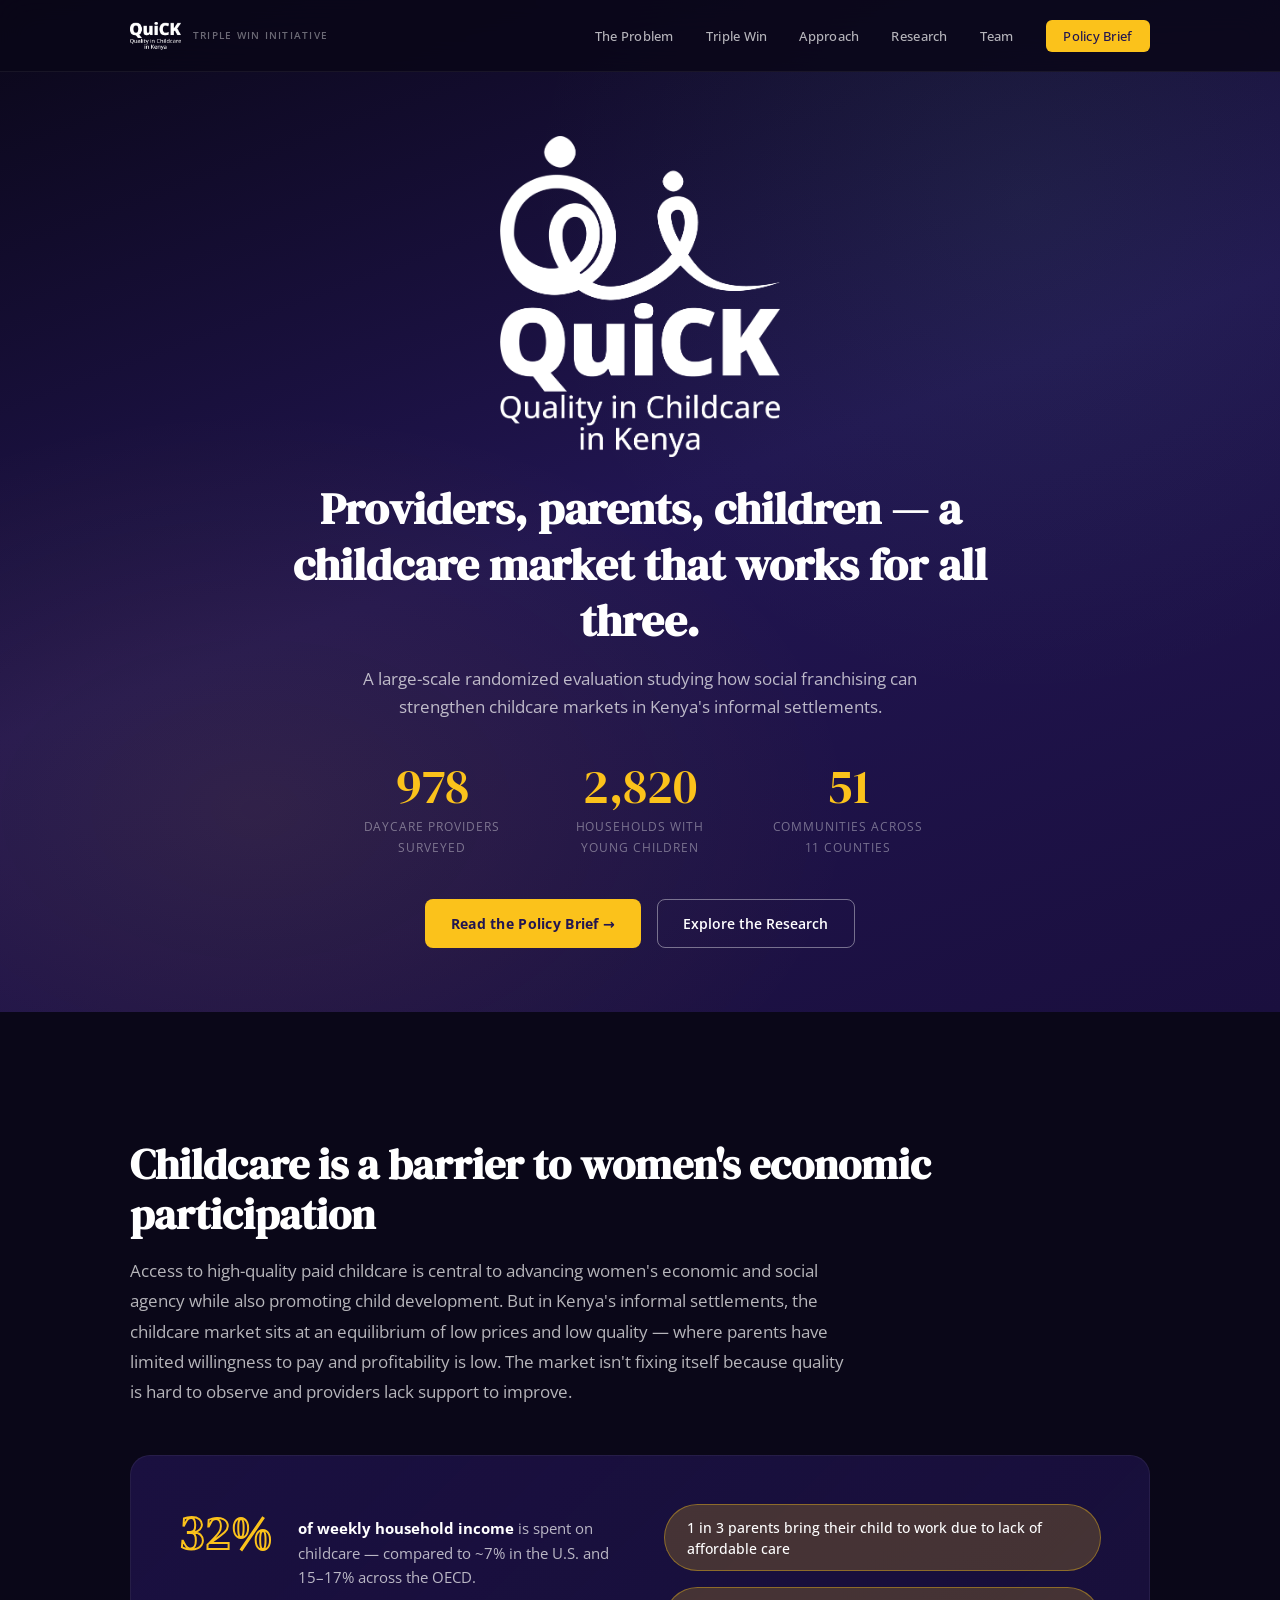
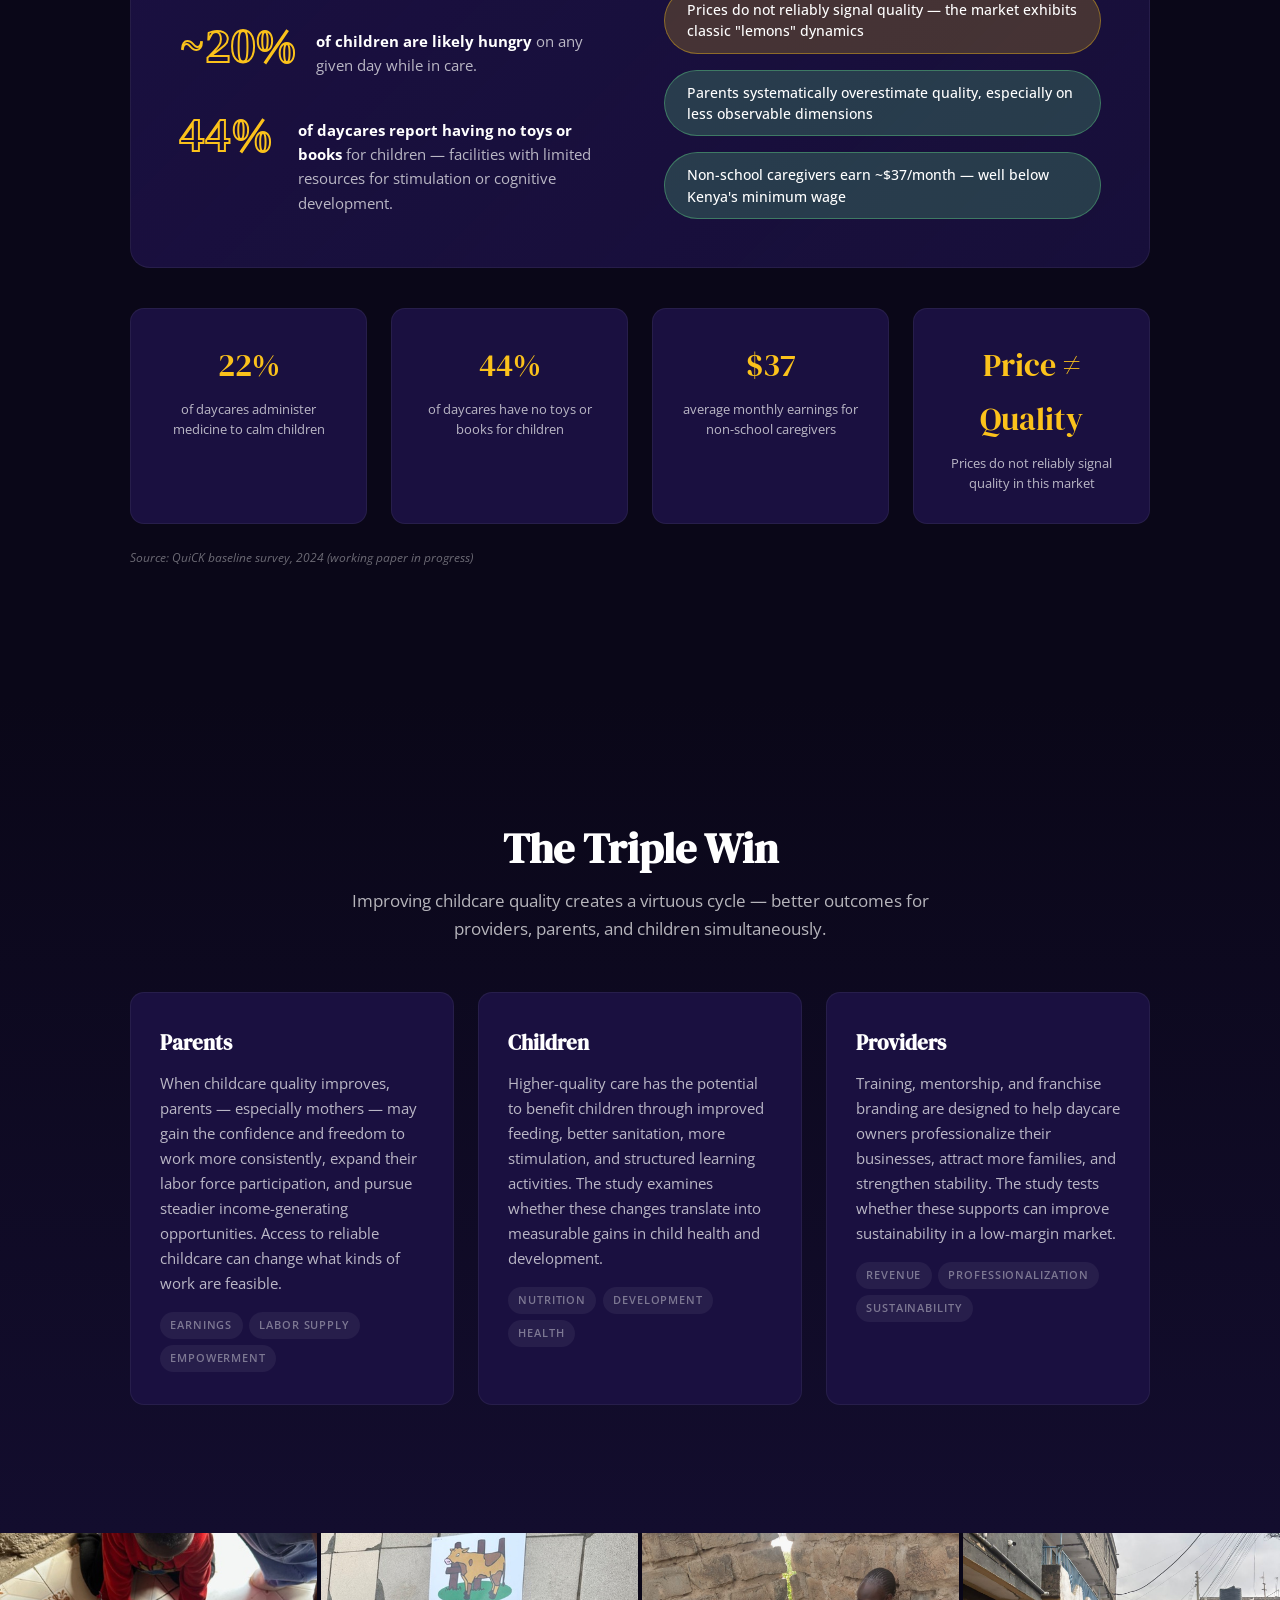
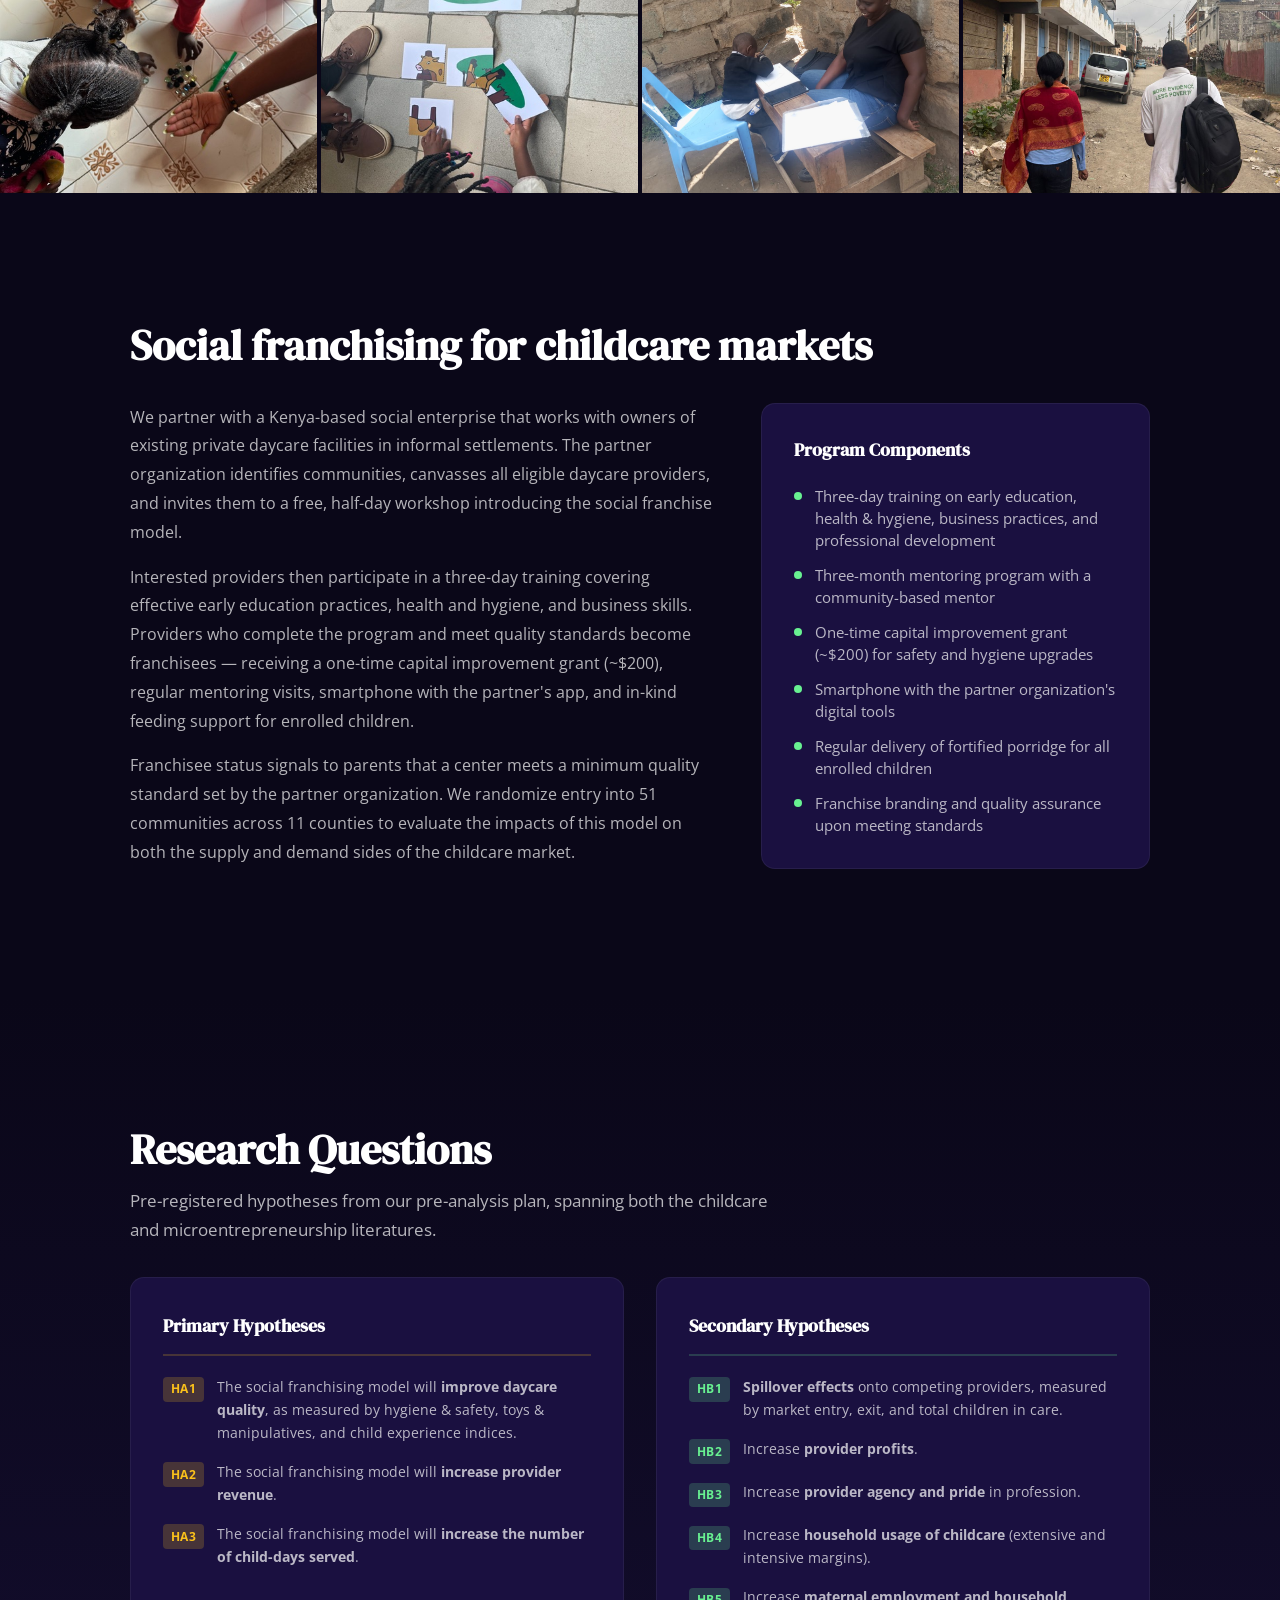
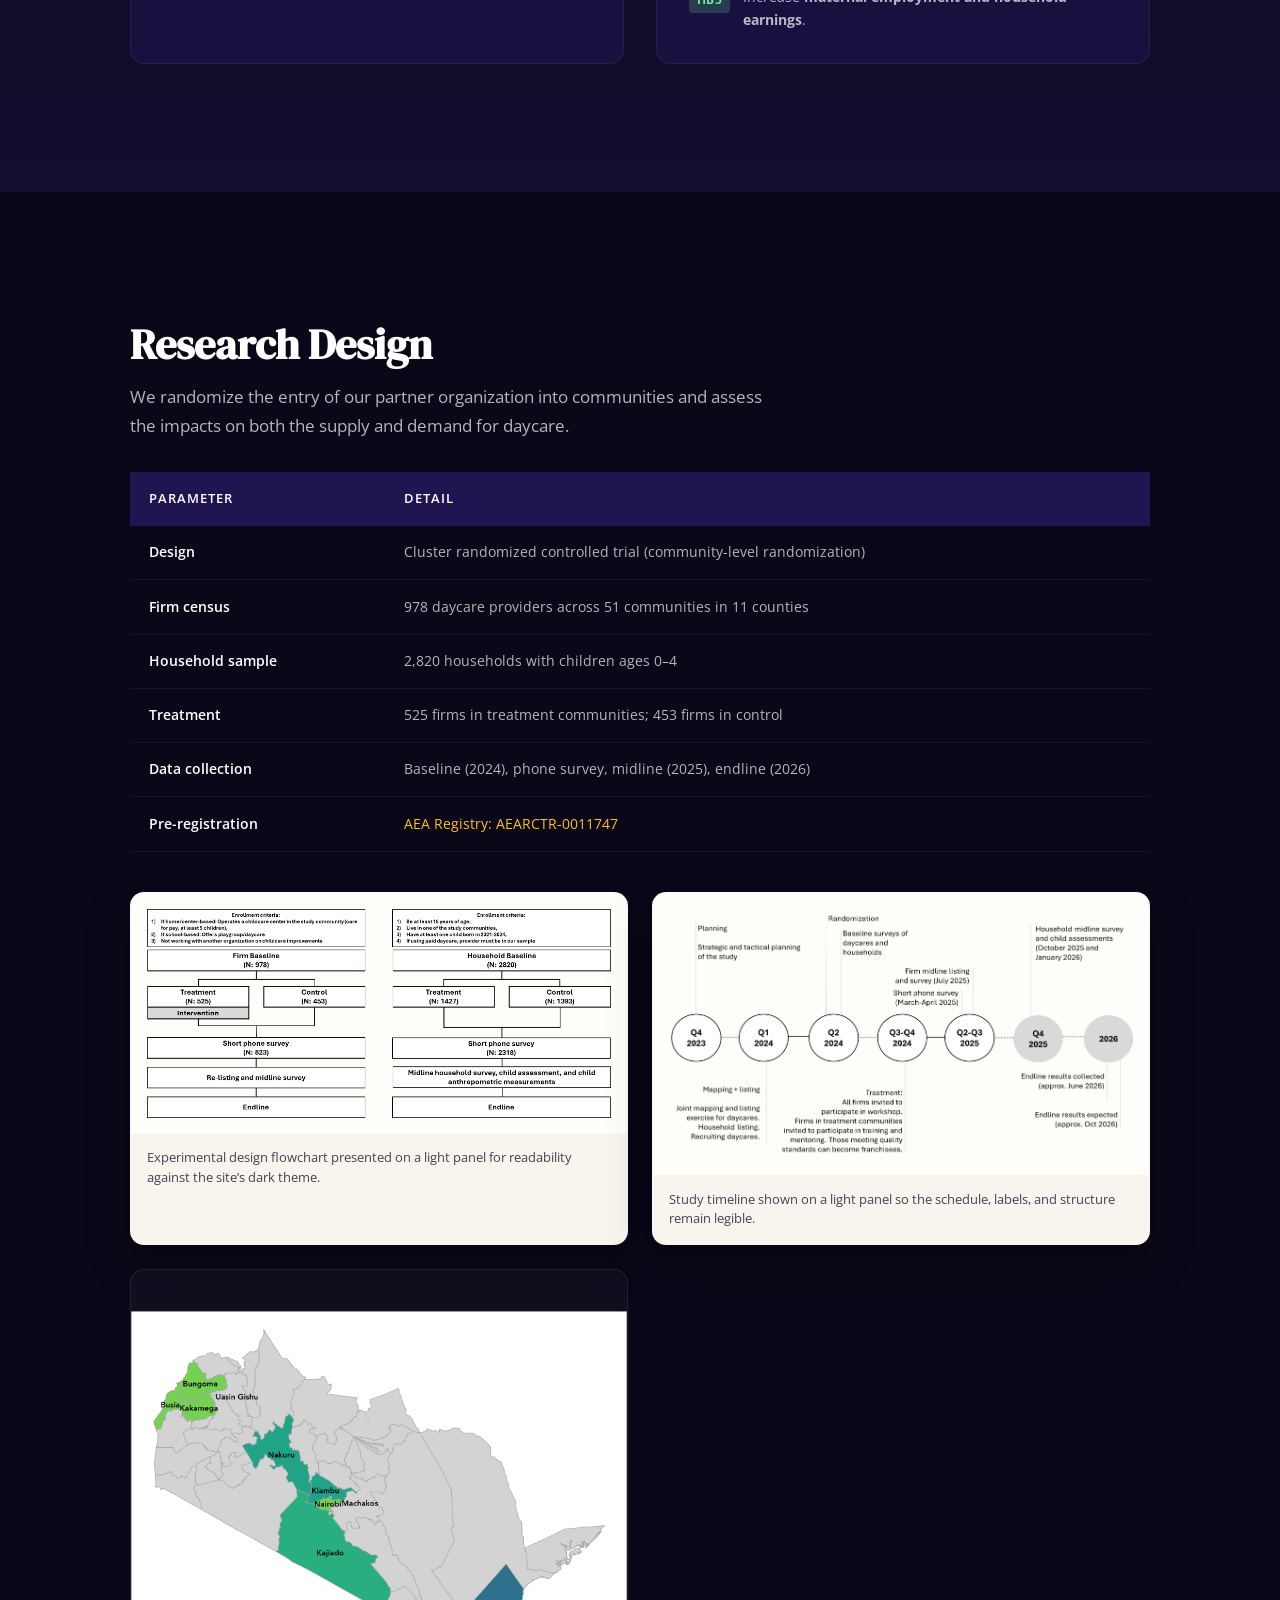
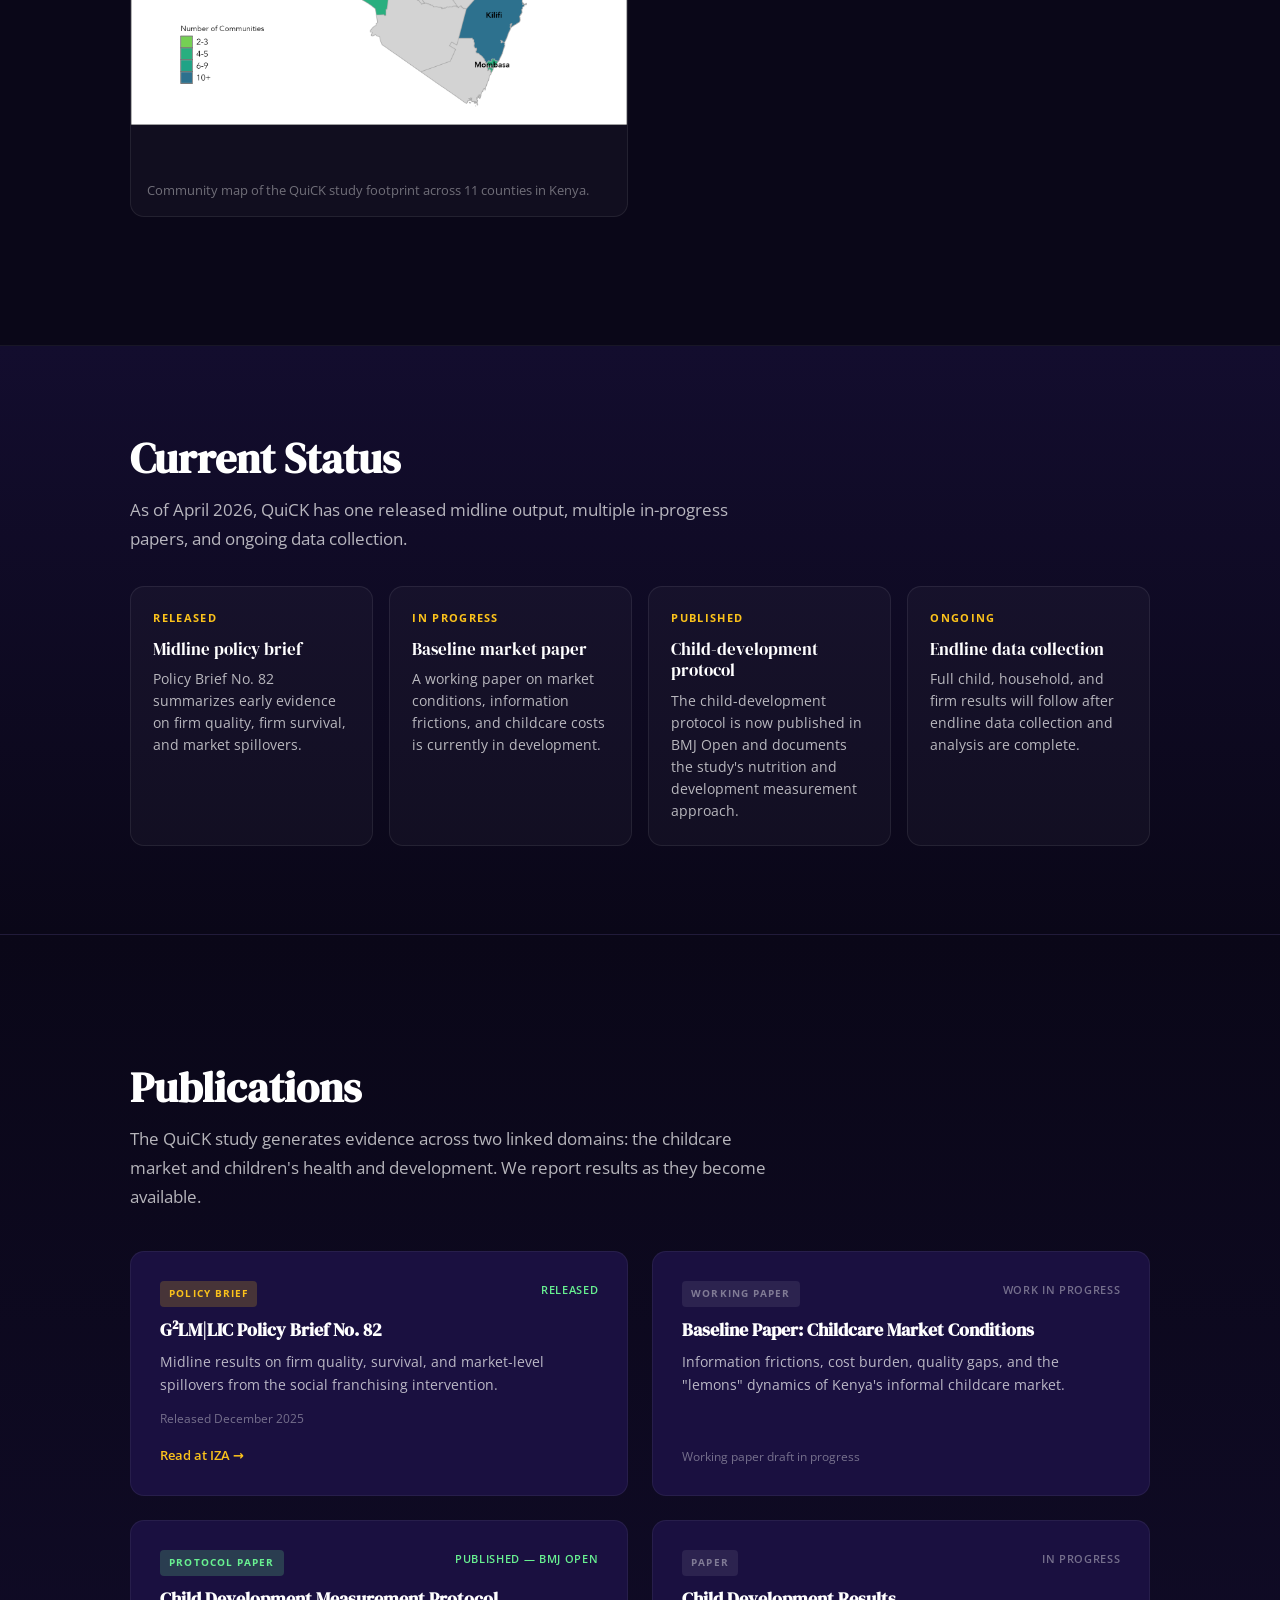
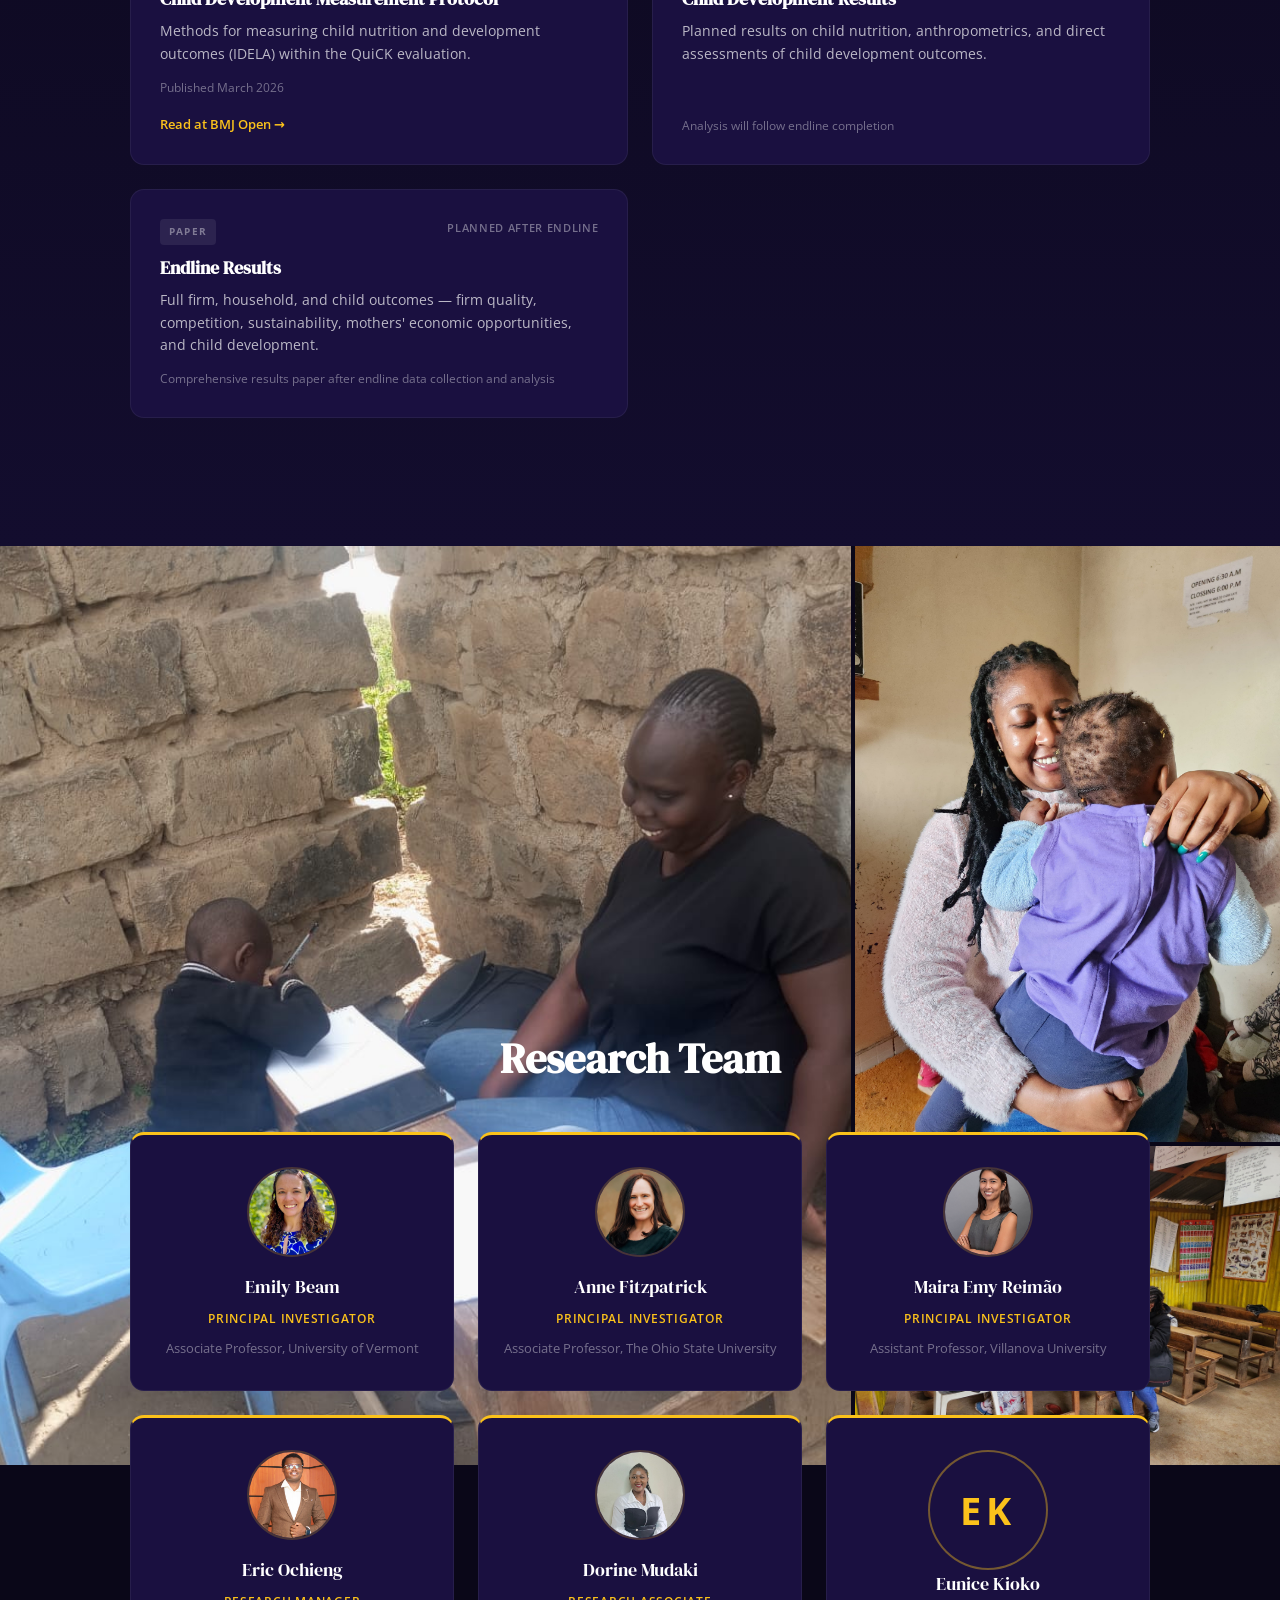
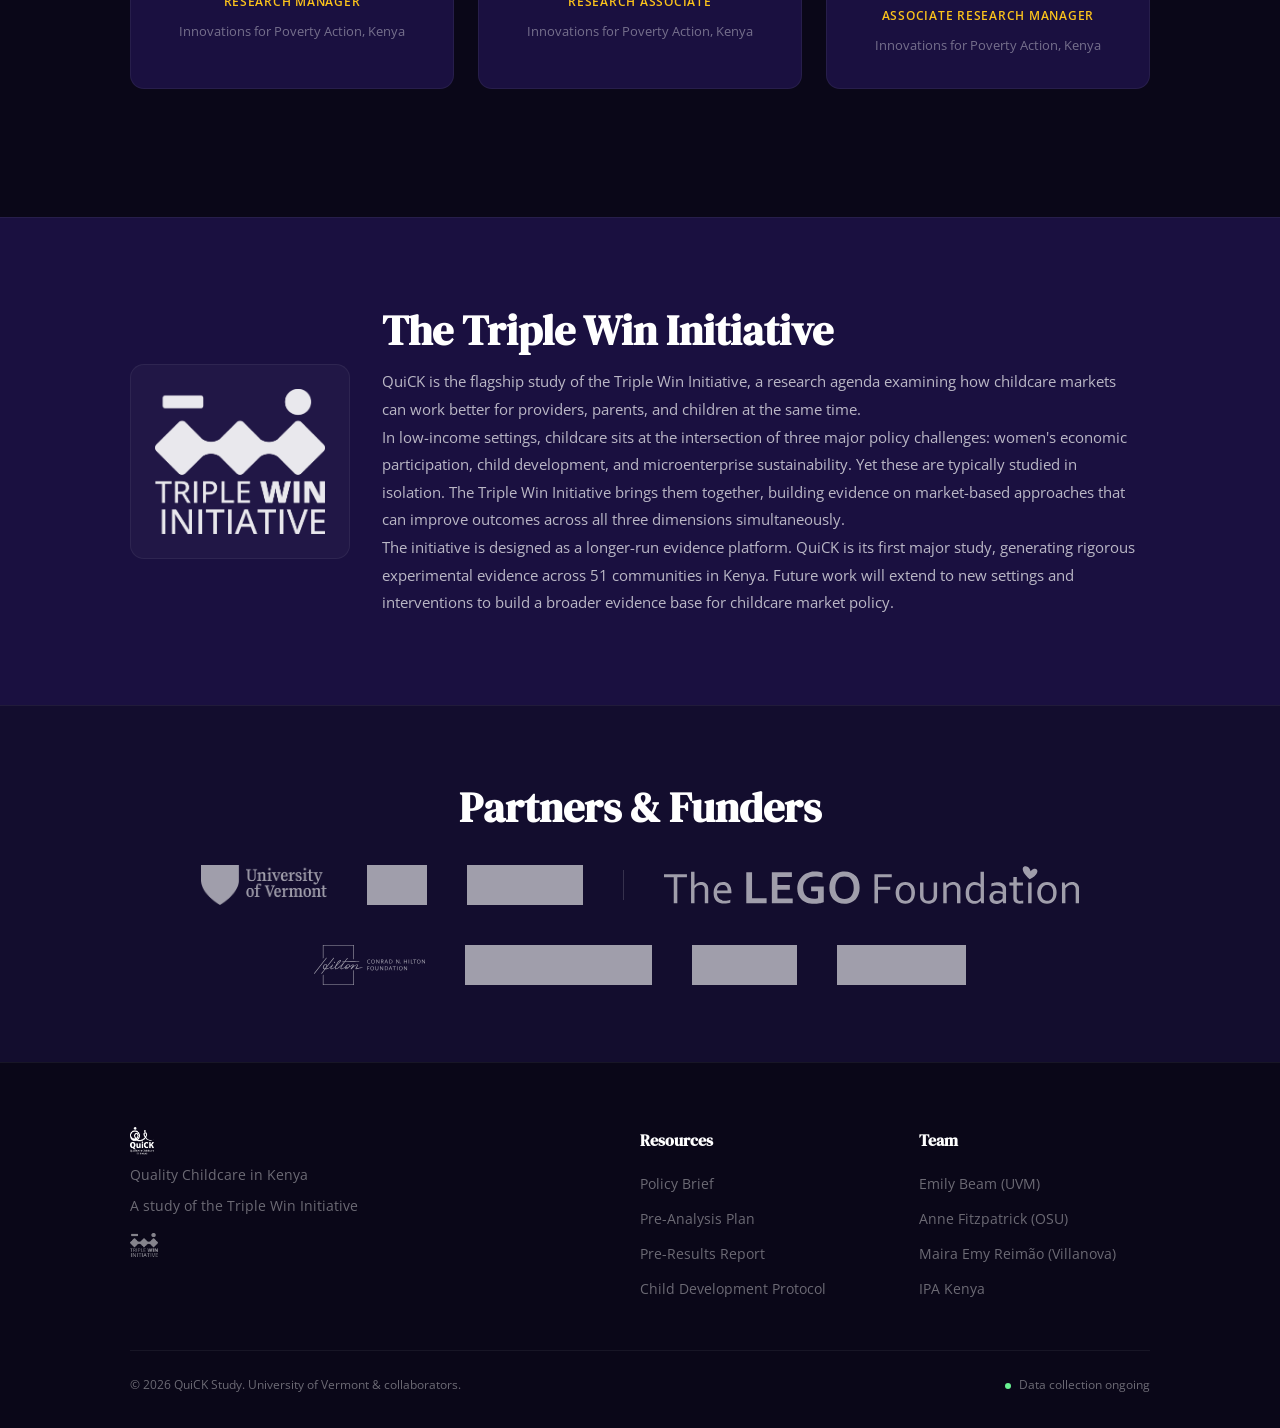
==== index.html @ 3a8fd312 "Content cleanup: remove redundant headings, update stats and components - Remove small-label/big-tit" ====
<!DOCTYPE html>
<html lang="en">
<head>
  <meta charset="UTF-8" />
  <meta name="viewport" content="width=device-width, initial-scale=1.0" />
  <title>QuiCK — Quality Childcare in Kenya</title>
  <meta name="description" content="A large-scale randomized evaluation studying how social franchising can strengthen childcare markets in Kenya — a triple win for parents, children, and providers." />

  <!-- Google Fonts -->
  <link rel="preconnect" href="https://fonts.googleapis.com" />
  <link rel="preconnect" href="https://fonts.gstatic.com" crossorigin />
  <link href="https://fonts.googleapis.com/css2?family=DM+Serif+Display:ital@0;1&family=Open+Sans:ital,wght@0,300;0,400;0,500;0,600;0,700;1,400&display=swap" rel="stylesheet" />

  <style>
    /* ===========================
       CSS CUSTOM PROPERTIES
    =========================== */
    :root {
      --color-bg-deep:     #0a0718;
      --color-bg-mid:      #130d2e;
      --color-bg-card:     #1a1040;
      --color-purple:      #211551;
      --color-gold:        #FBC21B;
      --color-mint:        #68F191;
      --color-white:       #ffffff;
      --color-white-70:    rgba(255,255,255,0.70);
      --color-white-40:    rgba(255,255,255,0.40);
      --color-gold-20:     rgba(251,194,27,0.20);
      --color-gold-40:     rgba(251,194,27,0.40);
      --color-mint-20:     rgba(104,241,145,0.20);

      --font-display:      'DM Serif Display', Georgia, serif;
      --font-body:         'Open Sans', system-ui, sans-serif;

      --nav-height:        72px;
      --section-pad:       clamp(80px, 10vw, 140px);
      --container-max:     1140px;
      --container-pad:     clamp(20px, 5vw, 60px);

      --radius-sm:         8px;
      --radius-md:         14px;
      --radius-lg:         20px;

      --shadow-card:       0 4px 30px rgba(0,0,0,0.35);
      --transition:        all 0.35s cubic-bezier(.4,0,.2,1);
    }

    /* ===========================
       RESET & BASE
    =========================== */
    *, *::before, *::after { box-sizing: border-box; margin: 0; padding: 0; }
    html { scroll-behavior: smooth; scroll-padding-top: var(--nav-height); }
    body {
      font-family: var(--font-body);
      background: var(--color-bg-deep);
      color: var(--color-white-70);
      line-height: 1.7;
      -webkit-font-smoothing: antialiased;
    }
    img { max-width: 100%; display: block; }
    a { color: var(--color-gold); text-decoration: none; transition: var(--transition); }
    a:hover { color: var(--color-mint); }

    .container {
      max-width: var(--container-max);
      margin: 0 auto;
      padding: 0 var(--container-pad);
    }

    /* ===========================
       SECTION UTILITIES
    =========================== */
    .section-label {
      font-family: var(--font-body);
      font-size: 0.7rem;
      font-weight: 700;
      letter-spacing: 0.18em;
      text-transform: uppercase;
      color: var(--color-gold);
      margin-bottom: 0.6rem;
    }
    .section-title {
      font-family: var(--font-display);
      font-size: clamp(1.8rem, 4vw, 2.6rem);
      color: var(--color-white);
      line-height: 1.2;
      margin-bottom: 0.8rem;
    }
    .section-subtitle {
      font-size: 1.05rem;
      color: var(--color-white-70);
      max-width: 640px;
      line-height: 1.7;
    }

    /* ===========================
       NAVIGATION
    =========================== */
    .nav {
      position: fixed;
      top: 0; left: 0; right: 0;
      height: var(--nav-height);
      background: rgba(10,7,24,0.85);
      backdrop-filter: blur(16px);
      -webkit-backdrop-filter: blur(16px);
      z-index: 1000;
      border-bottom: 1px solid rgba(255,255,255,0.06);
    }
    .nav .container {
      display: flex;
      align-items: center;
      height: 100%;
      justify-content: space-between;
      position: relative;
    }
    .nav-logo {
      display: flex;
      align-items: center;
      gap: 12px;
      text-decoration: none;
    }
    .nav-logo img {
      height: 36px;
      width: auto;
    }
    .nav-logo-text {
      font-family: var(--font-body);
      font-size: 0.65rem;
      font-weight: 600;
      letter-spacing: 0.12em;
      text-transform: uppercase;
      color: var(--color-white-40);
    }
    .nav-links {
      display: flex;
      gap: 2rem;
      list-style: none;
      align-items: center;
    }
    .nav-links a {
      font-size: 0.82rem;
      font-weight: 500;
      color: var(--color-white-70);
      letter-spacing: 0.02em;
      transition: var(--transition);
    }
    .nav-links a:hover { color: var(--color-white); }
    .nav-links.open { display: flex; }
    .nav-cta {
      background: var(--color-gold);
      color: var(--color-purple) !important;
      padding: 0.45rem 1.1rem;
      border-radius: 6px;
      font-weight: 700;
      font-size: 0.78rem;
      letter-spacing: 0.04em;
    }
    .nav-cta:hover {
      background: var(--color-mint);
      color: var(--color-purple) !important;
    }

    /* Mobile nav toggle */
    .nav-toggle { display: none; background: none; border: none; cursor: pointer; padding: 8px; }
    .nav-toggle span { display: block; width: 22px; height: 2px; background: var(--color-white-70); margin: 5px 0; transition: var(--transition); }

    /* ===========================
       HERO
    =========================== */
    .hero {
      position: relative;
      min-height: 100vh;
      display: flex;
      align-items: center;
      padding-top: var(--nav-height);
      overflow: hidden;
      background: linear-gradient(160deg, var(--color-bg-deep) 0%, var(--color-purple) 50%, #1a0f3e 100%);
    }
    .hero::before {
      content: '';
      position: absolute;
      inset: 0;
      background:
        radial-gradient(ellipse 600px 400px at 20% 80%, rgba(251,194,27,0.08), transparent),
        radial-gradient(ellipse 500px 500px at 80% 20%, rgba(104,241,145,0.06), transparent);
      pointer-events: none;
    }
    .hero .container {
      position: relative;
      z-index: 2;
      display: flex;
      flex-direction: column;
      align-items: center;
      text-align: center;
      padding-top: 4rem;
      padding-bottom: 4rem;
    }
    .hero-logo {
      max-width: 280px;
      margin-bottom: 1.5rem;
    }
    .hero-tagline {
      font-family: var(--font-display);
      font-size: clamp(1.6rem, 4.5vw, 2.8rem);
      color: var(--color-white);
      line-height: 1.25;
      max-width: 700px;
      margin-bottom: 1rem;
    }
    .hero-sub {
      font-size: 1.05rem;
      color: var(--color-white-70);
      max-width: 560px;
      margin-bottom: 2.5rem;
      line-height: 1.7;
    }
    .hero-stats {
      display: flex;
      gap: 3rem;
      margin-bottom: 2.5rem;
      flex-wrap: wrap;
      justify-content: center;
    }
    .hero-stat {
      text-align: center;
    }
    .hero-stat-number {
      font-family: var(--font-display);
      font-size: clamp(2rem, 5vw, 3rem);
      color: var(--color-gold);
      line-height: 1;
    }
    .hero-stat-label {
      font-size: 0.78rem;
      color: var(--color-white-40);
      margin-top: 0.4rem;
      text-transform: uppercase;
      letter-spacing: 0.08em;
      max-width: 160px;
    }
    .hero-buttons {
      display: flex;
      gap: 1rem;
      flex-wrap: wrap;
      justify-content: center;
    }
    .btn-primary {
      display: inline-flex;
      align-items: center;
      gap: 0.5rem;
      background: var(--color-gold);
      color: var(--color-purple);
      padding: 0.75rem 1.6rem;
      border-radius: var(--radius-sm);
      font-weight: 700;
      font-size: 0.88rem;
      letter-spacing: 0.02em;
      transition: var(--transition);
    }
    .btn-primary:hover { background: var(--color-mint); color: var(--color-purple); }
    .btn-outline {
      display: inline-flex;
      align-items: center;
      gap: 0.5rem;
      border: 1.5px solid var(--color-white-40);
      color: var(--color-white);
      padding: 0.75rem 1.6rem;
      border-radius: var(--radius-sm);
      font-weight: 600;
      font-size: 0.88rem;
      transition: var(--transition);
    }
    .btn-outline:hover { border-color: var(--color-gold); color: var(--color-gold); }

    /* ===========================
       PROBLEM SECTION
    =========================== */
    .problem {
      padding: var(--section-pad) 0;
      background: var(--color-bg-deep);
    }
    .problem-header {
      margin-bottom: 3rem;
    }
    .problem-intro {
      font-size: 1.05rem;
      color: var(--color-white-70);
      max-width: 720px;
      line-height: 1.8;
      margin-top: 1rem;
    }

    /* Callout — inspired by design-b's infographic style */
    .problem-callout {
      background: linear-gradient(135deg, var(--color-bg-card) 0%, rgba(33,21,81,0.6) 100%);
      border-radius: var(--radius-lg);
      padding: 3rem;
      margin-top: 2.5rem;
      display: grid;
      grid-template-columns: 1fr 1fr;
      gap: 3rem;
      align-items: center;
      border: 1px solid rgba(255,255,255,0.06);
    }
    .callout-stats {
      display: flex;
      flex-direction: column;
      gap: 2rem;
    }
    .callout-stat {
      display: flex;
      align-items: flex-start;
      gap: 1.2rem;
    }
    .callout-stat-number {
      font-family: var(--font-display);
      font-size: 3rem;
      line-height: 1;
      color: transparent;
      -webkit-text-stroke: 2px var(--color-gold);
      flex-shrink: 0;
      min-width: 100px;
    }
    .callout-stat-text {
      font-size: 0.95rem;
      color: var(--color-white-70);
      line-height: 1.6;
      padding-top: 0.5rem;
    }
    .callout-stat-text strong {
      color: var(--color-white);
    }
    .callout-facts {
      display: flex;
      flex-direction: column;
      gap: 1rem;
    }
    .fact-chip {
      background: var(--color-gold-20);
      border: 1px solid var(--color-gold-40);
      border-radius: 50px;
      padding: 0.7rem 1.4rem;
      font-size: 0.88rem;
      color: var(--color-white);
      font-weight: 500;
      line-height: 1.5;
    }
    .fact-chip.mint {
      background: var(--color-mint-20);
      border-color: rgba(104,241,145,0.35);
    }

    /* Stat cards row */
    .problem-stats {
      display: grid;
      grid-template-columns: repeat(4, 1fr);
      gap: 1.5rem;
      margin-top: 2.5rem;
    }
    .stat-card {
      background: var(--color-bg-card);
      border-radius: var(--radius-md);
      padding: 1.8rem 1.5rem;
      text-align: center;
      border: 1px solid rgba(255,255,255,0.06);
      transition: var(--transition);
    }
    .stat-card:hover {
      border-color: var(--color-gold-40);
      transform: translateY(-2px);
    }
    .stat-card-number {
      font-family: var(--font-display);
      font-size: 2rem;
      color: var(--color-gold);
      margin-bottom: 0.5rem;
    }
    .stat-card-label {
      font-size: 0.82rem;
      color: var(--color-white-70);
      line-height: 1.5;
    }
    .problem-source {
      font-size: 0.75rem;
      color: var(--color-white-40);
      margin-top: 1.5rem;
      font-style: italic;
    }

    /* ===========================
       TRIPLE WIN
    =========================== */
    .triple-win {
      padding: var(--section-pad) 0;
      background: linear-gradient(180deg, var(--color-bg-deep) 0%, var(--color-bg-mid) 100%);
    }
    .triple-win-header {
      text-align: center;
      margin-bottom: 3rem;
    }
    .triple-win-header .section-subtitle {
      margin: 0 auto;
    }
    .win-cards {
      display: grid;
      grid-template-columns: repeat(3, 1fr);
      gap: 1.5rem;
    }
    .win-card {
      background: var(--color-bg-card);
      border-radius: var(--radius-md);
      padding: 2rem 1.8rem;
      border: 1px solid rgba(255,255,255,0.06);
      transition: var(--transition);
    }
    .win-card:hover {
      border-color: var(--color-gold-40);
      transform: translateY(-3px);
    }
    .win-card-icon {
      width: 48px;
      height: 48px;
      border-radius: 12px;
      display: flex;
      align-items: center;
      justify-content: center;
      margin-bottom: 1.2rem;
      font-size: 1.4rem;
      font-weight: 700;
    }
    .win-card-icon.parents {
      background: var(--color-gold-20);
      color: var(--color-gold);
    }
    .win-card-icon.children {
      background: var(--color-mint-20);
      color: var(--color-mint);
    }
    .win-card-icon.providers {
      background: rgba(255,255,255,0.08);
      color: var(--color-white);
    }
    .win-card h3 {
      font-family: var(--font-display);
      font-size: 1.3rem;
      color: var(--color-white);
      margin-bottom: 0.7rem;
    }
    .win-card p {
      font-size: 0.92rem;
      line-height: 1.7;
      color: var(--color-white-70);
    }
    .win-tags {
      display: flex;
      flex-wrap: wrap;
      gap: 0.4rem;
      margin-top: 1rem;
    }
    .win-tag {
      font-size: 0.68rem;
      font-weight: 600;
      text-transform: uppercase;
      letter-spacing: 0.08em;
      padding: 0.25rem 0.65rem;
      border-radius: 50px;
      background: rgba(255,255,255,0.06);
      color: var(--color-white-40);
    }

    /* ===========================
       THE APPROACH
    =========================== */
    .approach {
      padding: var(--section-pad) 0;
      background: var(--color-bg-deep);
    }
    .approach-grid {
      display: grid;
      grid-template-columns: 3fr 2fr;
      gap: 3rem;
      align-items: start;
      margin-top: 2rem;
    }
    .approach-text {
      font-size: 1rem;
      line-height: 1.8;
      color: var(--color-white-70);
    }
    .approach-text p + p {
      margin-top: 1rem;
    }
    .approach-components {
      background: var(--color-bg-card);
      border-radius: var(--radius-md);
      padding: 2rem;
      border: 1px solid rgba(255,255,255,0.06);
    }
    .approach-components h4 {
      font-family: var(--font-display);
      font-size: 1.1rem;
      color: var(--color-white);
      margin-bottom: 1.2rem;
    }
    .component-list {
      list-style: none;
      display: flex;
      flex-direction: column;
      gap: 0.8rem;
    }
    .component-list li {
      display: flex;
      align-items: flex-start;
      gap: 0.8rem;
      font-size: 0.92rem;
      color: var(--color-white-70);
      line-height: 1.5;
    }
    .component-list li::before {
      content: '';
      width: 8px;
      height: 8px;
      border-radius: 50%;
      background: var(--color-mint);
      flex-shrink: 0;
      margin-top: 0.45rem;
    }
    .approach-image {
      margin-top: 2.5rem;
      border-radius: var(--radius-md);
      overflow: hidden;
      border: 1px solid rgba(255,255,255,0.06);
    }
    .approach-image img {
      width: 100%;
      display: block;
    }

    /* ===========================
       RESEARCH QUESTIONS
    =========================== */
    .questions {
      padding: var(--section-pad) 0;
      background: linear-gradient(180deg, var(--color-bg-deep) 0%, var(--color-bg-mid) 100%);
    }
    .questions-grid {
      display: grid;
      grid-template-columns: 1fr 1fr;
      gap: 2rem;
      margin-top: 2rem;
    }
    .question-group {
      background: var(--color-bg-card);
      border-radius: var(--radius-md);
      padding: 2rem;
      border: 1px solid rgba(255,255,255,0.06);
    }
    .question-group h3 {
      font-family: var(--font-display);
      font-size: 1.15rem;
      color: var(--color-white);
      margin-bottom: 1.2rem;
      padding-bottom: 0.8rem;
      border-bottom: 2px solid var(--color-gold-20);
    }
    .question-group.secondary h3 {
      border-bottom-color: var(--color-mint-20);
    }
    .question-list {
      list-style: none;
      display: flex;
      flex-direction: column;
      gap: 1rem;
    }
    .question-list li {
      display: flex;
      align-items: flex-start;
      gap: 0.8rem;
      font-size: 0.9rem;
      line-height: 1.6;
      color: var(--color-white-70);
    }
    .question-id {
      font-family: var(--font-body);
      font-weight: 700;
      font-size: 0.72rem;
      color: var(--color-gold);
      background: var(--color-gold-20);
      padding: 0.2rem 0.5rem;
      border-radius: 4px;
      flex-shrink: 0;
      margin-top: 0.15rem;
      letter-spacing: 0.04em;
    }
    .question-group.secondary .question-id {
      color: var(--color-mint);
      background: var(--color-mint-20);
    }

    /* ===========================
       RESEARCH DESIGN
    =========================== */
    .design {
      padding: var(--section-pad) 0;
      background: var(--color-bg-deep);
    }
    .design-table-wrap {
      margin-top: 2rem;
      overflow-x: auto;
    }
    .design-table {
      width: 100%;
      border-collapse: collapse;
      font-size: 0.9rem;
    }
    .design-table thead th {
      background: var(--color-purple);
      color: var(--color-white);
      font-weight: 600;
      padding: 1rem 1.2rem;
      text-align: left;
      font-size: 0.8rem;
      text-transform: uppercase;
      letter-spacing: 0.08em;
    }
    .design-table tbody td {
      padding: 0.9rem 1.2rem;
      border-bottom: 1px solid rgba(255,255,255,0.06);
      color: var(--color-white-70);
    }
    .design-table tbody tr:hover td {
      background: rgba(255,255,255,0.02);
    }
    .design-table tbody td:first-child {
      font-weight: 600;
      color: var(--color-white);
    }
    .design-images {
      display: grid;
      grid-template-columns: 1fr 1fr;
      gap: 1.5rem;
      margin-top: 2.5rem;
    }
    .figure-card {
      border-radius: var(--radius-md);
      overflow: hidden;
      border: 1px solid rgba(255,255,255,0.08);
      background: rgba(255,255,255,0.03);
    }
    .figure-card.light-panel {
      background: #f8f5ee;
      border-color: rgba(255,255,255,0.16);
      box-shadow: 0 18px 44px rgba(0,0,0,0.28);
    }
    .figure-card.light-panel img {
      background: #fffdfa;
      padding: 1rem;
    }
    .figure-card img {
      width: 100%;
      display: block;
    }
    .figure-card figcaption {
      padding: 0.9rem 1rem 1rem;
      font-size: 0.8rem;
      line-height: 1.5;
      color: var(--color-white-40);
    }
    .figure-card.light-panel figcaption {
      color: rgba(20, 16, 40, 0.78);
    }

    /* ===========================
       CURRENT STATUS
    =========================== */
    .current-status {
      padding: clamp(48px, 7vw, 88px) 0;
      background: linear-gradient(180deg, var(--color-bg-mid) 0%, var(--color-bg-deep) 100%);
      border-top: 1px solid rgba(255,255,255,0.06);
      border-bottom: 1px solid rgba(255,255,255,0.06);
    }
    .status-grid {
      display: grid;
      grid-template-columns: repeat(4, 1fr);
      gap: 1rem;
      margin-top: 2rem;
    }
    .status-card {
      background: rgba(255,255,255,0.03);
      border: 1px solid rgba(255,255,255,0.08);
      border-radius: var(--radius-md);
      padding: 1.4rem;
    }
    .status-card-label {
      font-size: 0.68rem;
      font-weight: 700;
      letter-spacing: 0.12em;
      text-transform: uppercase;
      color: var(--color-gold);
      margin-bottom: 0.7rem;
    }
    .status-card-title {
      font-family: var(--font-display);
      font-size: 1.05rem;
      color: var(--color-white);
      margin-bottom: 0.5rem;
      line-height: 1.3;
    }
    .status-card p {
      font-size: 0.86rem;
      color: var(--color-white-70);
      line-height: 1.6;
    }

    /* ===========================
       PHOTO STRIP
    =========================== */
    .photo-strip {
      display: grid;
      grid-template-columns: repeat(4, 1fr);
      gap: 4px;
      padding: 0;
    }
    .photo-strip img {
      width: 100%;
      height: 260px;
      object-fit: cover;
    }

    /* ===========================
       PUBLICATIONS
    =========================== */
    .publications {
      padding: var(--section-pad) 0;
      background: linear-gradient(180deg, var(--color-bg-deep) 0%, var(--color-bg-mid) 100%);
    }
    .pub-header {
      margin-bottom: 2.5rem;
    }
    .pub-grid {
      display: grid;
      grid-template-columns: repeat(2, 1fr);
      gap: 1.5rem;
    }
    .pub-card {
      background: var(--color-bg-card);
      border-radius: var(--radius-md);
      padding: 1.8rem;
      border: 1px solid rgba(255,255,255,0.06);
      transition: var(--transition);
      display: flex;
      flex-direction: column;
    }
    .pub-card:hover {
      border-color: var(--color-gold-40);
      transform: translateY(-2px);
    }
    .pub-card-top {
      display: flex;
      justify-content: space-between;
      align-items: flex-start;
      margin-bottom: 0.8rem;
    }
    .tag {
      font-size: 0.65rem;
      font-weight: 700;
      text-transform: uppercase;
      letter-spacing: 0.1em;
      padding: 0.25rem 0.6rem;
      border-radius: 4px;
      background: var(--color-gold-20);
      color: var(--color-gold);
    }
    .tag.wip {
      background: rgba(255,255,255,0.08);
      color: var(--color-white-40);
    }
    .tag.forthcoming {
      background: var(--color-mint-20);
      color: var(--color-mint);
    }
    .status {
      font-size: 0.68rem;
      font-weight: 600;
      color: var(--color-white-40);
      text-transform: uppercase;
      letter-spacing: 0.06em;
    }
    .status.released { color: var(--color-mint); }
    .pub-card h3 {
      font-family: var(--font-display);
      font-size: 1.1rem;
      color: var(--color-white);
      margin-bottom: 0.5rem;
      line-height: 1.35;
    }
    .pub-card p {
      font-size: 0.88rem;
      color: var(--color-white-70);
      line-height: 1.6;
      flex-grow: 1;
    }
    .pub-meta {
      font-size: 0.76rem;
      color: var(--color-white-40);
      margin-top: 0.85rem;
      line-height: 1.5;
    }
    .pub-card-link {
      margin-top: 1rem;
      font-size: 0.82rem;
      font-weight: 600;
    }

    /* ===========================
       PHOTO GRID (asymmetric)
    =========================== */
    .photo-grid-asym {
      display: grid;
      grid-template-columns: 2fr 1fr;
      grid-template-rows: 1fr 1fr;
      gap: 4px;
      margin: 0;
      max-height: 360px;
    }
    .photo-grid-asym img {
      width: 100%;
      height: 100%;
      object-fit: cover;
    }
    .photo-grid-asym img:first-child {
      grid-row: 1 / 3;
    }

    /* ===========================
       TEAM
    =========================== */
    .team {
      padding: var(--section-pad) 0;
      background: var(--color-bg-deep);
    }
    .team-header {
      text-align: center;
      margin-bottom: 3rem;
    }
    .team-grid {
      display: grid;
      grid-template-columns: repeat(3, 1fr);
      gap: 1.5rem;
    }
    .team-card {
      background: var(--color-bg-card);
      border-radius: var(--radius-md);
      padding: 2rem 1.5rem;
      text-align: center;
      border: 1px solid rgba(255,255,255,0.06);
      border-top: 3px solid var(--color-gold);
      transition: var(--transition);
    }
    .team-card:hover {
      transform: translateY(-3px);
      border-color: var(--color-gold-40);
      border-top-color: var(--color-gold);
    }
    .team-card a {
      color: inherit;
      text-decoration: none;
    }
    .team-card a:hover .team-name {
      color: var(--color-gold);
    }
    .team-avatar {
      width: 90px;
      height: 90px;
      border-radius: 50%;
      object-fit: cover;
      margin: 0 auto 1rem;
      border: 2px solid var(--color-gold-20);
    }
    .team-avatar-placeholder {
      width: 110px;
      height: 82px;
      border-radius: 14px;
      margin: 0 auto 1rem;
      background:
        linear-gradient(135deg, rgba(255,255,255,0.06), rgba(255,255,255,0.02)),
        var(--color-gold-20);
      display: flex;
      align-items: center;
      justify-content: center;
      font-size: 0.68rem;
      font-weight: 700;
      letter-spacing: 0.12em;
      text-transform: uppercase;
      color: var(--color-white-40);
      border: 2px solid var(--color-gold-20);
    }
    .team-name {
      font-family: var(--font-display);
      font-size: 1.1rem;
      color: var(--color-white);
      margin-bottom: 0.3rem;
    }
    .team-role {
      font-size: 0.78rem;
      font-weight: 600;
      color: var(--color-gold);
      text-transform: uppercase;
      letter-spacing: 0.06em;
      margin-bottom: 0.6rem;
    }
    .team-affil {
      font-size: 0.82rem;
      color: var(--color-white-40);
      line-height: 1.5;
    }

    /* ===========================
       PARTNERS
    =========================== */
    .partners {
      padding: clamp(40px, 6vw, 80px) 0;
      background: var(--color-bg-mid);
      border-top: 1px solid rgba(255,255,255,0.06);
    }
    .partners-label {
      text-align: center;
      margin-bottom: 2rem;
    }
    .partner-logos {
      display: flex;
      flex-wrap: wrap;
      gap: 2.5rem;
      justify-content: center;
      align-items: center;
    }
    .partner-logo {
      opacity: 0.6;
      transition: var(--transition);
    }
    .partner-logo:hover { opacity: 1; }
    .partner-logo a {
      display: block;
    }
    .partner-logo img {
      height: 40px;
      width: auto;
      filter: brightness(0) invert(1);
    }
    .partner-logo.no-invert img {
      filter: none;
    }
    .partner-divider {
      width: 1px;
      height: 30px;
      background: rgba(255,255,255,0.15);
    }

    /* ===========================
       FOOTER
    =========================== */
    .footer {
      padding: 4rem 0 2rem;
      background: var(--color-bg-deep);
      border-top: 1px solid rgba(255,255,255,0.06);
    }
    .footer-grid {
      display: grid;
      grid-template-columns: 2fr 1fr 1fr;
      gap: 3rem;
      margin-bottom: 3rem;
    }
    .footer-brand img {
      height: 30px;
      margin-bottom: 0.6rem;
    }
    .footer-twi {
      margin-top: 1rem;
    }
    .footer-twi img {
      height: 24px;
      opacity: 0.5;
    }
    .footer-tagline {
      font-size: 0.88rem;
      color: var(--color-white-40);
      line-height: 1.6;
      margin-bottom: 0.5rem;
    }
    .footer h4 {
      font-family: var(--font-display);
      font-size: 1rem;
      color: var(--color-white);
      margin-bottom: 1rem;
    }
    .footer-links {
      list-style: none;
      display: flex;
      flex-direction: column;
      gap: 0.5rem;
    }
    .footer-links a {
      font-size: 0.85rem;
      color: var(--color-white-40);
    }
    .footer-links a:hover { color: var(--color-gold); }
    .footer-bottom {
      border-top: 1px solid rgba(255,255,255,0.06);
      padding-top: 1.5rem;
      display: flex;
      justify-content: space-between;
      align-items: center;
      font-size: 0.75rem;
      color: var(--color-white-40);
    }
    .footer-status {
      display: flex;
      align-items: center;
      gap: 0.5rem;
    }
    .footer-status-dot {
      width: 6px;
      height: 6px;
      border-radius: 50%;
      background: var(--color-mint);
    }

    /* ===========================
       TWI
    =========================== */
    .twi-section {
      padding: clamp(48px, 7vw, 88px) 0;
      background: var(--color-bg-card);
      border-top: 1px solid rgba(255,255,255,0.06);
    }
    .twi-grid {
      display: grid;
      grid-template-columns: 220px 1fr;
      gap: 2rem;
      align-items: center;
    }
    .twi-logo-wrap {
      display: flex;
      justify-content: center;
      align-items: center;
      padding: 1.5rem;
      border-radius: var(--radius-md);
      background: rgba(255,255,255,0.03);
      border: 1px solid rgba(255,255,255,0.06);
    }
    .twi-logo-wrap img {
      max-width: 100%;
      height: auto;
      opacity: 0.9;
    }
    .twi-copy p {
      font-size: 0.96rem;
      line-height: 1.8;
      color: var(--color-white-70);
      max-width: 760px;
    }

    /* ===========================
       RESPONSIVE
    =========================== */
    @media (max-width: 900px) {
      .problem-callout { grid-template-columns: 1fr; }
      .win-cards { grid-template-columns: 1fr; }
      .approach-grid { grid-template-columns: 1fr; }
      .questions-grid { grid-template-columns: 1fr; }
      .design-images { grid-template-columns: 1fr; }
      .pub-grid { grid-template-columns: 1fr; }
      .team-grid { grid-template-columns: repeat(2, 1fr); }
      .footer-grid { grid-template-columns: 1fr; }
      .problem-stats { grid-template-columns: repeat(2, 1fr); }
      .status-grid { grid-template-columns: repeat(2, 1fr); }
      .twi-grid { grid-template-columns: 1fr; }
    }
    @media (max-width: 600px) {
      .nav-links {
        display: none;
        position: absolute;
        top: calc(100% + 8px);
        left: 0;
        right: 0;
        flex-direction: column;
        gap: 0.9rem;
        align-items: flex-start;
        padding: 1rem;
        background: rgba(10,7,24,0.96);
        border: 1px solid rgba(255,255,255,0.08);
        border-radius: var(--radius-md);
        box-shadow: var(--shadow-card);
      }
      .nav-toggle { display: block; }
      .hero-stats { flex-direction: column; gap: 1.5rem; }
      .photo-strip { grid-template-columns: repeat(2, 1fr); }
      .team-grid { grid-template-columns: 1fr; }
      .problem-stats { grid-template-columns: 1fr; }
      .callout-stat-number { font-size: 2.2rem; }
      .status-grid { grid-template-columns: 1fr; }
      .nav-cta { display: inline-flex; }
    }
  </style>
</head>

<body>

  <!-- ========== NAVIGATION ========== -->
  <nav class="nav">
    <div class="container">
      <a href="#hero" class="nav-logo" aria-label="QuiCK home">
        <img src="assets/logos/quick-white-wordmark.png"
             alt="QuiCK"
             style="height:28px;">
        <span class="nav-logo-text">Triple Win Initiative</span>
      </a>
      <ul class="nav-links" id="nav-menu">
        <li><a href="#problem">The Problem</a></li>
        <li><a href="#triple-win">Triple Win</a></li>
        <li><a href="#approach">Approach</a></li>
        <li><a href="#research">Research</a></li>
        <li><a href="#team">Team</a></li>
        <li><a href="https://g2lm-lic.iza.org/publications/pb/82/" target="_blank" rel="noopener" class="nav-cta">Policy Brief</a></li>
      </ul>
      <button class="nav-toggle" aria-label="Toggle navigation" aria-expanded="false" aria-controls="nav-menu">
        <span></span><span></span><span></span>
      </button>
    </div>
  </nav>

  <!-- ========== HERO ========== -->
  <section class="hero" id="hero">
    <div class="container">
      <img src="assets/logos/quick-white-logo.png"
           alt="QuiCK — Quality Childcare in Kenya"
           class="hero-logo">

      <h1 class="hero-tagline">Providers, parents, children — a childcare market that works for all three.</h1>

      <p class="hero-sub">
        A large-scale randomized evaluation studying how social franchising can strengthen childcare markets in Kenya's informal settlements.
      </p>

      <div class="hero-stats">
        <div class="hero-stat">
          <div class="hero-stat-number">978</div>
          <div class="hero-stat-label">Daycare providers surveyed</div>
        </div>
        <div class="hero-stat">
          <div class="hero-stat-number">2,820</div>
          <div class="hero-stat-label">Households with young children</div>
        </div>
        <div class="hero-stat">
          <div class="hero-stat-number">51</div>
          <div class="hero-stat-label">Communities across 11 counties</div>
        </div>
      </div>

      <div class="hero-buttons">
        <a href="https://g2lm-lic.iza.org/publications/pb/82/" target="_blank" rel="noopener" class="btn-primary">
          Read the Policy Brief &rarr;
        </a>
        <a href="#research" class="btn-outline">
          Explore the Research
        </a>
      </div>
    </div>
  </section>

  <!-- ========== THE PROBLEM ========== -->
  <section class="problem" id="problem">
    <div class="container">
      <div class="problem-header">
        <h2 class="section-title">Childcare is a barrier to women's economic participation</h2>
        <p class="problem-intro">
          Access to high-quality paid childcare is central to advancing women's economic and social agency while also promoting child development. But in Kenya's informal settlements, the childcare market sits at an equilibrium of low prices and low quality — where parents have limited willingness to pay and profitability is low. The market isn't fixing itself because quality is hard to observe and providers lack support to improve.
        </p>
      </div>

      <!-- Infographic callout (design-b inspired) -->
      <div class="problem-callout">
        <div class="callout-stats">
          <div class="callout-stat">
            <div class="callout-stat-number">32%</div>
            <div class="callout-stat-text">
              <strong>of weekly household income</strong> is spent on childcare — compared to ~7% in the U.S. and 15–17% across the OECD.
            </div>
          </div>
          <div class="callout-stat">
            <div class="callout-stat-number">~20%</div>
            <div class="callout-stat-text">
              <strong>of children are likely hungry</strong> on any given day while in care.
            </div>
          </div>
          <div class="callout-stat">
            <div class="callout-stat-number">44%</div>
            <div class="callout-stat-text">
              <strong>of daycares report having no toys or books</strong> for children — facilities with limited resources for stimulation or cognitive development.
            </div>
          </div>
        </div>

        <div class="callout-facts">
          <div class="fact-chip">1 in 3 parents bring their child to work due to lack of affordable care</div>
          <div class="fact-chip">Prices do not reliably signal quality — the market exhibits classic "lemons" dynamics</div>
          <div class="fact-chip mint">Parents systematically overestimate quality, especially on less observable dimensions</div>
          <div class="fact-chip mint">Non-school caregivers earn ~$37/month — well below Kenya's minimum wage</div>
        </div>
      </div>

      <div class="problem-stats">
        <div class="stat-card">
          <div class="stat-card-number">22%</div>
          <div class="stat-card-label">of daycares administer medicine to calm children</div>
        </div>
        <div class="stat-card">
          <div class="stat-card-number">44%</div>
          <div class="stat-card-label">of daycares have no toys or books for children</div>
        </div>
        <div class="stat-card">
          <div class="stat-card-number">$37</div>
          <div class="stat-card-label">average monthly earnings for non-school caregivers</div>
        </div>
        <div class="stat-card">
          <div class="stat-card-number">Price ≠ Quality</div>
          <div class="stat-card-label">Prices do not reliably signal quality in this market</div>
        </div>
      </div>

      <p class="problem-source">Source: QuiCK baseline survey, 2024 (working paper in progress)</p>
    </div>
  </section>

  <!-- ========== TRIPLE WIN ========== -->
  <section class="triple-win" id="triple-win">
    <div class="container">
      <div class="triple-win-header">
        <h2 class="section-title">The Triple Win</h2>
        <p class="section-subtitle">
          Improving childcare quality creates a virtuous cycle — better outcomes for providers, parents, and children simultaneously.
        </p>
      </div>

      <div class="win-cards">

        <!-- Parents -->
        <div class="win-card">
          <h3>Parents</h3>
          <p>When childcare quality improves, parents — especially mothers — may gain the confidence and freedom to work more consistently, expand their labor force participation, and pursue steadier income-generating opportunities. Access to reliable childcare can change what kinds of work are feasible.</p>
          <div class="win-tags">
            <span class="win-tag">Earnings</span>
            <span class="win-tag">Labor Supply</span>
            <span class="win-tag">Empowerment</span>
          </div>
        </div>

        <!-- Children -->
        <div class="win-card">
          <h3>Children</h3>
          <p>Higher-quality care has the potential to benefit children through improved feeding, better sanitation, more stimulation, and structured learning activities. The study examines whether these changes translate into measurable gains in child health and development.</p>
          <div class="win-tags">
            <span class="win-tag">Nutrition</span>
            <span class="win-tag">Development</span>
            <span class="win-tag">Health</span>
          </div>
        </div>

        <!-- Providers -->
        <div class="win-card">
          <h3>Providers</h3>
          <p>Training, mentorship, and franchise branding are designed to help daycare owners professionalize their businesses, attract more families, and strengthen stability. The study tests whether these supports can improve sustainability in a low-margin market.</p>
          <div class="win-tags">
            <span class="win-tag">Revenue</span>
            <span class="win-tag">Professionalization</span>
            <span class="win-tag">Sustainability</span>
          </div>
        </div>

      </div>
    </div>
  </section>

  <!-- ========== PHOTO STRIP ========== -->
  <div class="photo-strip">
    <img src="assets/images/fieldwork/kids_beads.jpeg" alt="Children playing with beads" loading="lazy">
    <img src="assets/images/fieldwork/kid_puzzles.jpeg" alt="Child working on puzzles" loading="lazy">
    <img src="assets/images/fieldwork/child_assessment.jpeg" alt="Child assessment" loading="lazy">
    <img src="assets/images/fieldwork/ipa_walking.jpg" alt="IPA fieldwork" loading="lazy">
  </div>

  <!-- ========== THE APPROACH ========== -->
  <section class="approach" id="approach">
    <div class="container">
      <h2 class="section-title">Social franchising for childcare markets</h2>

      <div class="approach-grid">
        <div class="approach-text">
          <p>
            We partner with a Kenya-based social enterprise that works with owners of existing private daycare facilities in informal settlements. The partner organization identifies communities, canvasses all eligible daycare providers, and invites them to a free, half-day workshop introducing the social franchise model.
          </p>
          <p>
            Interested providers then participate in a three-day training covering effective early education practices, health and hygiene, and business skills. Providers who complete the program and meet quality standards become franchisees — receiving a one-time capital improvement grant (~$200), regular mentoring visits, smartphone with the partner's app, and in-kind feeding support for enrolled children.
          </p>
          <p>
            Franchisee status signals to parents that a center meets a minimum quality standard set by the partner organization. We randomize entry into 51 communities across 11 counties to evaluate the impacts of this model on both the supply and demand sides of the childcare market.
          </p>
        </div>

        <div class="approach-components">
          <h4>Program Components</h4>
          <ul class="component-list">
            <li>Three-day training on early education, health &amp; hygiene, business practices, and professional development</li>
            <li>Three-month mentoring program with a community-based mentor</li>
            <li>One-time capital improvement grant (~$200) for safety and hygiene upgrades</li>
            <li>Smartphone with the partner organization's digital tools</li>
            <li>Regular delivery of fortified porridge for all enrolled children</li>
            <li>Franchise branding and quality assurance upon meeting standards</li>
          </ul>
        </div>
      </div>

    </div>
  </section>

  <!-- ========== RESEARCH QUESTIONS ========== -->
  <section class="questions" id="research">
    <div class="container">
      <h2 class="section-title">Research Questions</h2>
      <p class="section-subtitle" style="margin-bottom: 0.5rem;">
        Pre-registered hypotheses from our pre-analysis plan, spanning both the childcare and microentrepreneurship literatures.
      </p>

      <div class="questions-grid">
        <div class="question-group primary">
          <h3>Primary Hypotheses</h3>
          <ul class="question-list">
            <li>
              <span class="question-id">HA1</span>
              <span>The social franchising model will <strong>improve daycare quality</strong>, as measured by hygiene &amp; safety, toys &amp; manipulatives, and child experience indices.</span>
            </li>
            <li>
              <span class="question-id">HA2</span>
              <span>The social franchising model will <strong>increase provider revenue</strong>.</span>
            </li>
            <li>
              <span class="question-id">HA3</span>
              <span>The social franchising model will <strong>increase the number of child-days served</strong>.</span>
            </li>
          </ul>
        </div>

        <div class="question-group secondary">
          <h3>Secondary Hypotheses</h3>
          <ul class="question-list">
            <li>
              <span class="question-id">HB1</span>
              <span><strong>Spillover effects</strong> onto competing providers, measured by market entry, exit, and total children in care.</span>
            </li>
            <li>
              <span class="question-id">HB2</span>
              <span>Increase <strong>provider profits</strong>.</span>
            </li>
            <li>
              <span class="question-id">HB3</span>
              <span>Increase <strong>provider agency and pride</strong> in profession.</span>
            </li>
            <li>
              <span class="question-id">HB4</span>
              <span>Increase <strong>household usage of childcare</strong> (extensive and intensive margins).</span>
            </li>
            <li>
              <span class="question-id">HB5</span>
              <span>Increase <strong>maternal employment and household earnings</strong>.</span>
            </li>
          </ul>
        </div>
      </div>
    </div>
  </section>

  <!-- ========== RESEARCH DESIGN ========== -->
  <section class="design" id="design">
    <div class="container">
      <h2 class="section-title">Research Design</h2>
      <p class="section-subtitle">
        We randomize the entry of our partner organization into communities and assess the impacts on both the supply and demand for daycare.
      </p>

      <div class="design-table-wrap">
        <table class="design-table">
          <thead>
            <tr>
              <th>Parameter</th>
              <th>Detail</th>
            </tr>
          </thead>
          <tbody>
            <tr>
              <td>Design</td>
              <td>Cluster randomized controlled trial (community-level randomization)</td>
            </tr>
            <tr>
              <td>Firm census</td>
              <td>978 daycare providers across 51 communities in 11 counties</td>
            </tr>
            <tr>
              <td>Household sample</td>
              <td>2,820 households with children ages 0–4</td>
            </tr>
            <tr>
              <td>Treatment</td>
              <td>525 firms in treatment communities; 453 firms in control</td>
            </tr>
            <tr>
              <td>Data collection</td>
              <td>Baseline (2024), phone survey, midline (2025), endline (2026)</td>
            </tr>
            <tr>
              <td>Pre-registration</td>
              <td><a href="https://www.socialscienceregistry.org/trials/11747" target="_blank" rel="noopener">AEA Registry: AEARCTR-0011747</a></td>
            </tr>
          </tbody>
        </table>
      </div>

      <div class="design-images">
        <figure class="figure-card light-panel">
          <img src="assets/images/project/Study_Design_202510.png"
               alt="Study design figure"
               loading="lazy">
          <figcaption>Experimental design flowchart presented on a light panel for readability against the site’s dark theme.</figcaption>
        </figure>
        <figure class="figure-card light-panel">
          <img src="assets/images/project/Study_Timeline_202510.png"
               alt="Study timeline"
               loading="lazy">
          <figcaption>Study timeline shown on a light panel so the schedule, labels, and structure remain legible.</figcaption>
        </figure>
        <figure class="figure-card">
          <img src="assets/images/project/DEP_BL_Community_Map.png"
               alt="Community map for the QuiCK study"
               loading="lazy">
          <figcaption>Community map of the QuiCK study footprint across 11 counties in Kenya.</figcaption>
        </figure>
      </div>
    </div>
  </section>

  <!-- ========== CURRENT STATUS ========== -->
  <section class="current-status" id="status">
    <div class="container">
      <h2 class="section-title">Current Status</h2>
      <p class="section-subtitle">
        As of April 2026, QuiCK has one released midline output, multiple in-progress papers, and ongoing data collection.
      </p>

      <div class="status-grid">
        <div class="status-card">
          <div class="status-card-label">Released</div>
          <div class="status-card-title">Midline policy brief</div>
          <p>Policy Brief No. 82 summarizes early evidence on firm quality, firm survival, and market spillovers.</p>
        </div>
        <div class="status-card">
          <div class="status-card-label">In Progress</div>
          <div class="status-card-title">Baseline market paper</div>
          <p>A working paper on market conditions, information frictions, and childcare costs is currently in development.</p>
        </div>
        <div class="status-card">
          <div class="status-card-label">Published</div>
          <div class="status-card-title">Child-development protocol</div>
          <p>The child-development protocol is now published in BMJ Open and documents the study's nutrition and development measurement approach.</p>
        </div>
        <div class="status-card">
          <div class="status-card-label">Ongoing</div>
          <div class="status-card-title">Endline data collection</div>
          <p>Full child, household, and firm results will follow after endline data collection and analysis are complete.</p>
        </div>
      </div>
    </div>
  </section>

  <!-- ========== PUBLICATIONS & OUTPUTS ========== -->
  <section class="publications" id="publications">
    <div class="container">
      <div class="pub-header">
        <h2 class="section-title">Publications</h2>
        <p class="section-subtitle">
          The QuiCK study generates evidence across two linked domains: the childcare market and children's health and development. We report results as they become available.
        </p>
      </div>

      <div class="pub-grid">

        <!-- Policy Brief -->
        <div class="pub-card">
          <div class="pub-card-top">
            <span class="tag">Policy Brief</span>
            <span class="status released">Released</span>
          </div>
          <h3>G²LM|LIC Policy Brief No. 82</h3>
          <p>Midline results on firm quality, survival, and market-level spillovers from the social franchising intervention.</p>
          <div class="pub-meta">Released December 2025</div>
          <a href="https://g2lm-lic.iza.org/publications/pb/82/" target="_blank" rel="noopener" class="pub-card-link">
            Read at IZA &rarr;
          </a>
        </div>

        <!-- Baseline paper -->
        <div class="pub-card">
          <div class="pub-card-top">
            <span class="tag wip">Working Paper</span>
            <span class="status">Work in Progress</span>
          </div>
          <h3>Baseline Paper: Childcare Market Conditions</h3>
          <p>Information frictions, cost burden, quality gaps, and the "lemons" dynamics of Kenya's informal childcare market.</p>
          <div class="pub-meta">Working paper draft in progress</div>
        </div>

        <!-- Protocol paper -->
        <div class="pub-card">
          <div class="pub-card-top">
            <span class="tag forthcoming">Protocol Paper</span>
            <span class="status released">Published — BMJ Open</span>
          </div>
          <h3>Child Development Measurement Protocol</h3>
          <p>Methods for measuring child nutrition and development outcomes (IDELA) within the QuiCK evaluation.</p>
          <div class="pub-meta">Published March 2026</div>
          <a href="https://bmjopen.bmj.com/content/16/3/e112224" target="_blank" rel="noopener" class="pub-card-link">
            Read at BMJ Open &rarr;
          </a>
        </div>

        <!-- Child development results -->
        <div class="pub-card">
          <div class="pub-card-top">
            <span class="tag wip">Paper</span>
            <span class="status">In Progress</span>
          </div>
          <h3>Child Development Results</h3>
          <p>Planned results on child nutrition, anthropometrics, and direct assessments of child development outcomes.</p>
          <div class="pub-meta">Analysis will follow endline completion</div>
        </div>

        <!-- Endline -->
        <div class="pub-card">
          <div class="pub-card-top">
            <span class="tag wip">Paper</span>
            <span class="status">Planned After Endline</span>
          </div>
          <h3>Endline Results</h3>
          <p>Full firm, household, and child outcomes — firm quality, competition, sustainability, mothers' economic opportunities, and child development.</p>
          <div class="pub-meta">Comprehensive results paper after endline data collection and analysis</div>
        </div>

      </div>
    </div>
  </section>

  <!-- ========== PHOTO GRID ========== -->
  <div class="photo-grid-asym">
    <img src="assets/images/fieldwork/child_assessment.jpeg" alt="Child assessment" loading="lazy">
    <img src="assets/images/fieldwork/dorine_child.jpeg" alt="Caregiver and child" loading="lazy">
    <img src="assets/images/fieldwork/firm_survey.jpeg" alt="Firm survey" loading="lazy">
  </div>

  <!-- ========== TEAM ========== -->
  <section class="team" id="team">
    <div class="container">
      <div class="team-header">
        <h2 class="section-title">Research Team</h2>
      </div>

      <div class="team-grid">

        <div class="team-card">
          <img src="assets/images/team/beam.jpg"
               alt="Emily Beam"
               class="team-avatar">
          <a href="https://eabeam.github.io" target="_blank" rel="noopener">
            <div class="team-name">Emily Beam</div>
          </a>
          <div class="team-role">Principal Investigator</div>
          <div class="team-affil">Associate Professor, University of Vermont</div>
        </div>

        <div class="team-card">
          <img src="assets/images/team/fitzpatrick.jpg"
               alt="Anne Fitzpatrick"
               class="team-avatar">
          <a href="https://sites.google.com/site/fitzpatrickanne/home" target="_blank" rel="noopener">
            <div class="team-name">Anne Fitzpatrick</div>
          </a>
          <div class="team-role">Principal Investigator</div>
          <div class="team-affil">Associate Professor, The Ohio State University</div>
        </div>

        <div class="team-card">
          <img src="assets/images/team/reimao.jpg"
               alt="Maira Emy Reimão"
               class="team-avatar">
          <a href="https://sites.google.com/view/maira-reimao/home" target="_blank" rel="noopener">
            <div class="team-name">Maira Emy Reimão</div>
          </a>
          <div class="team-role">Principal Investigator</div>
          <div class="team-affil">Assistant Professor, Villanova University</div>
        </div>

        <div class="team-card">
          <img src="assets/images/team/ochieng.jpg"
               alt="Eric Ochieng"
               class="team-avatar">
          <div class="team-name">Eric Ochieng</div>
          <div class="team-role">Research Manager</div>
          <div class="team-affil">Innovations for Poverty Action, Kenya</div>
        </div>

        <div class="team-card">
          <img src="assets/images/team/mudaki.jpeg"
               alt="Dorine Mudaki"
               class="team-avatar">
          <div class="team-name">Dorine Mudaki</div>
          <div class="team-role">Research Associate</div>
          <div class="team-affil">Innovations for Poverty Action, Kenya</div>
        </div>

        <div class="team-card">
          <div class="team-avatar-placeholder" style="width:120px;height:120px;border-radius:50%;background:var(--color-bg-card);border:2px solid var(--color-gold-40);display:flex;align-items:center;justify-content:center;margin:0 auto;font-size:2.4rem;color:var(--color-gold);">EK</div>
          <div class="team-name">Eunice Kioko</div>
          <div class="team-role">Associate Research Manager</div>
          <div class="team-affil">Innovations for Poverty Action, Kenya</div>
        </div>

      </div>
    </div>
  </section>

  <!-- ========== TWI ========== -->
  <section class="twi-section" id="twi">
    <div class="container">
      <div class="twi-grid">
        <div class="twi-logo-wrap">
          <img src="assets/logos/twi-white-logo.png" alt="Triple Win Initiative">
        </div>
        <div class="twi-copy">
          <h2 class="section-title">The Triple Win Initiative</h2>
          <p>
            QuiCK is the flagship study of the Triple Win Initiative, a research agenda examining how childcare markets can work better for providers, parents, and children at the same time.
          </p>
          <p>
            In low-income settings, childcare sits at the intersection of three major policy challenges: women's economic participation, child development, and microenterprise sustainability. Yet these are typically studied in isolation. The Triple Win Initiative brings them together, building evidence on market-based approaches that can improve outcomes across all three dimensions simultaneously.
          </p>
          <p>
            The initiative is designed as a longer-run evidence platform. QuiCK is its first major study, generating rigorous experimental evidence across 51 communities in Kenya. Future work will extend to new settings and interventions to build a broader evidence base for childcare market policy.
          </p>
        </div>
      </div>
    </div>
  </section>

  <!-- ========== PARTNERS & FUNDERS ========== -->
  <section class="partners" id="partners">
    <div class="container">
      <div class="partners-label">
        <h2 class="section-title">Partners &amp; Funders</h2>
      </div>
      <div class="partner-logos">
        <div class="partner-logo">
          <a href="https://www.uvm.edu/" target="_blank" rel="noopener" aria-label="University of Vermont">
            <img src="assets/images/funders/UVM.png" alt="University of Vermont">
          </a>
        </div>
        <div class="partner-logo">
          <a href="https://www.osu.edu/" target="_blank" rel="noopener" aria-label="The Ohio State University">
            <img src="assets/images/funders/osu.jpg" alt="Ohio State University">
          </a>
        </div>
        <div class="partner-logo">
          <a href="https://poverty-action.org/" target="_blank" rel="noopener" aria-label="Innovations for Poverty Action">
            <img src="assets/images/funders/IPA.png" alt="Innovations for Poverty Action">
          </a>
        </div>
        <div class="partner-divider"></div>
        <div class="partner-logo">
          <a href="https://www.legofoundation.com/" target="_blank" rel="noopener" aria-label="LEGO Foundation">
            <img src="assets/images/funders/lego.svg" alt="LEGO Foundation">
          </a>
        </div>
        <div class="partner-logo">
          <a href="https://www.hiltonfoundation.org/" target="_blank" rel="noopener" aria-label="Hilton Foundation">
            <img src="assets/images/funders/hilton.svg" alt="Hilton Foundation">
          </a>
        </div>
        <div class="partner-logo">
          <a href="https://www.gatesfoundation.org/" target="_blank" rel="noopener" aria-label="Gates Foundation">
            <img src="assets/images/funders/gates_foundation.png" alt="Gates Foundation">
          </a>
        </div>
        <div class="partner-logo">
          <a href="https://www.livelihoodimpactfund.org/" target="_blank" rel="noopener" aria-label="Livelihood Impact Fund">
            <img src="assets/images/funders/LIF.png" alt="LIF">
          </a>
        </div>
        <div class="partner-logo">
          <a href="https://g2lm-lic.iza.org/" target="_blank" rel="noopener" aria-label="G2LM LIC">
            <img src="assets/images/funders/LIC.png" alt="G²LM|LIC">
          </a>
        </div>
      </div>
    </div>
  </section>

  <!-- ========== FOOTER ========== -->
  <footer class="footer">
    <div class="container">
      <div class="footer-grid">
        <div class="footer-brand">
          <img src="assets/logos/quick-logomark-white.png"
               alt="QuiCK"
               style="height:28px;">
          <p class="footer-tagline">Quality Childcare in Kenya</p>
          <p class="footer-tagline">A study of the Triple Win Initiative</p>
          <div class="footer-twi">
            <img src="assets/logos/twi-white-logo.png"
                 alt="Triple Win Initiative">
          </div>
        </div>
        <div>
          <h4>Resources</h4>
          <ul class="footer-links">
            <li><a href="https://g2lm-lic.iza.org/publications/pb/82/" target="_blank" rel="noopener">Policy Brief</a></li>
            <li><a href="https://www.socialscienceregistry.org/trials/11747" target="_blank" rel="noopener">Pre-Analysis Plan</a></li>
            <li><a href="assets/pdf/DEP_Baseline_and_PAP_April24.pdf" target="_blank" rel="noopener">Pre-Results Report</a></li>
            <li><a href="https://bmjopen.bmj.com/content/16/3/e112224" target="_blank" rel="noopener">Child Development Protocol</a></li>
          </ul>
        </div>
        <div>
          <h4>Team</h4>
          <ul class="footer-links">
            <li><a href="https://eabeam.github.io" target="_blank" rel="noopener">Emily Beam (UVM)</a></li>
            <li><a href="https://sites.google.com/site/fitzpatrickanne/home" target="_blank" rel="noopener">Anne Fitzpatrick (OSU)</a></li>
            <li><a href="https://sites.google.com/view/maira-reimao/home" target="_blank" rel="noopener">Maira Emy Reimão (Villanova)</a></li>
            <li><a href="https://poverty-action.org/" target="_blank" rel="noopener">IPA Kenya</a></li>
          </ul>
        </div>
      </div>
      <div class="footer-bottom">
        <span>&copy; 2026 QuiCK Study. University of Vermont &amp; collaborators.</span>
        <div class="footer-status">
          <span class="footer-status-dot"></span>
          <span>Data collection ongoing</span>
        </div>
      </div>
    </div>
  </footer>

  <script>
    const navToggle = document.querySelector('.nav-toggle');
    const navMenu = document.querySelector('#nav-menu');

    if (navToggle && navMenu) {
      navToggle.addEventListener('click', () => {
        const isOpen = navMenu.classList.toggle('open');
        navToggle.setAttribute('aria-expanded', String(isOpen));
      });

      navMenu.querySelectorAll('a').forEach((link) => {
        link.addEventListener('click', () => {
          navMenu.classList.remove('open');
          navToggle.setAttribute('aria-expanded', 'false');
        });
      });
    }
  </script>

</body>
</html>
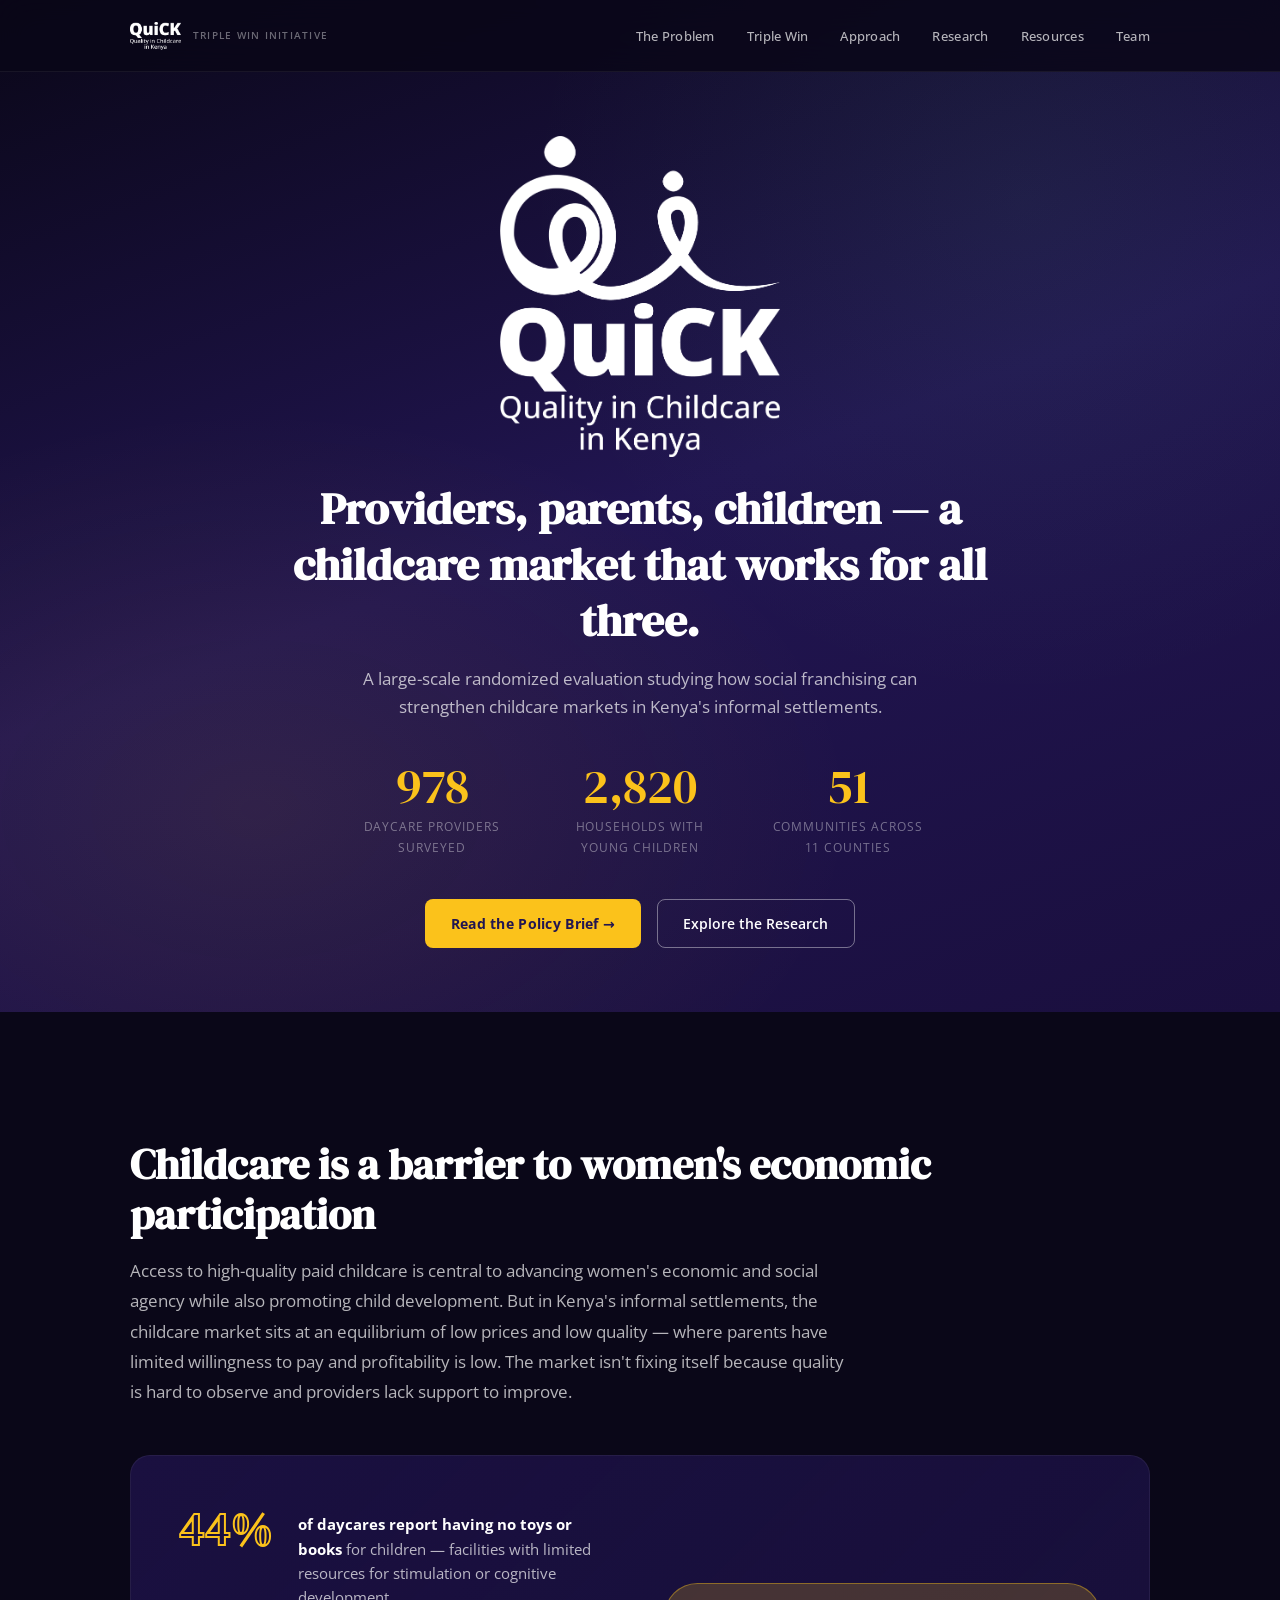
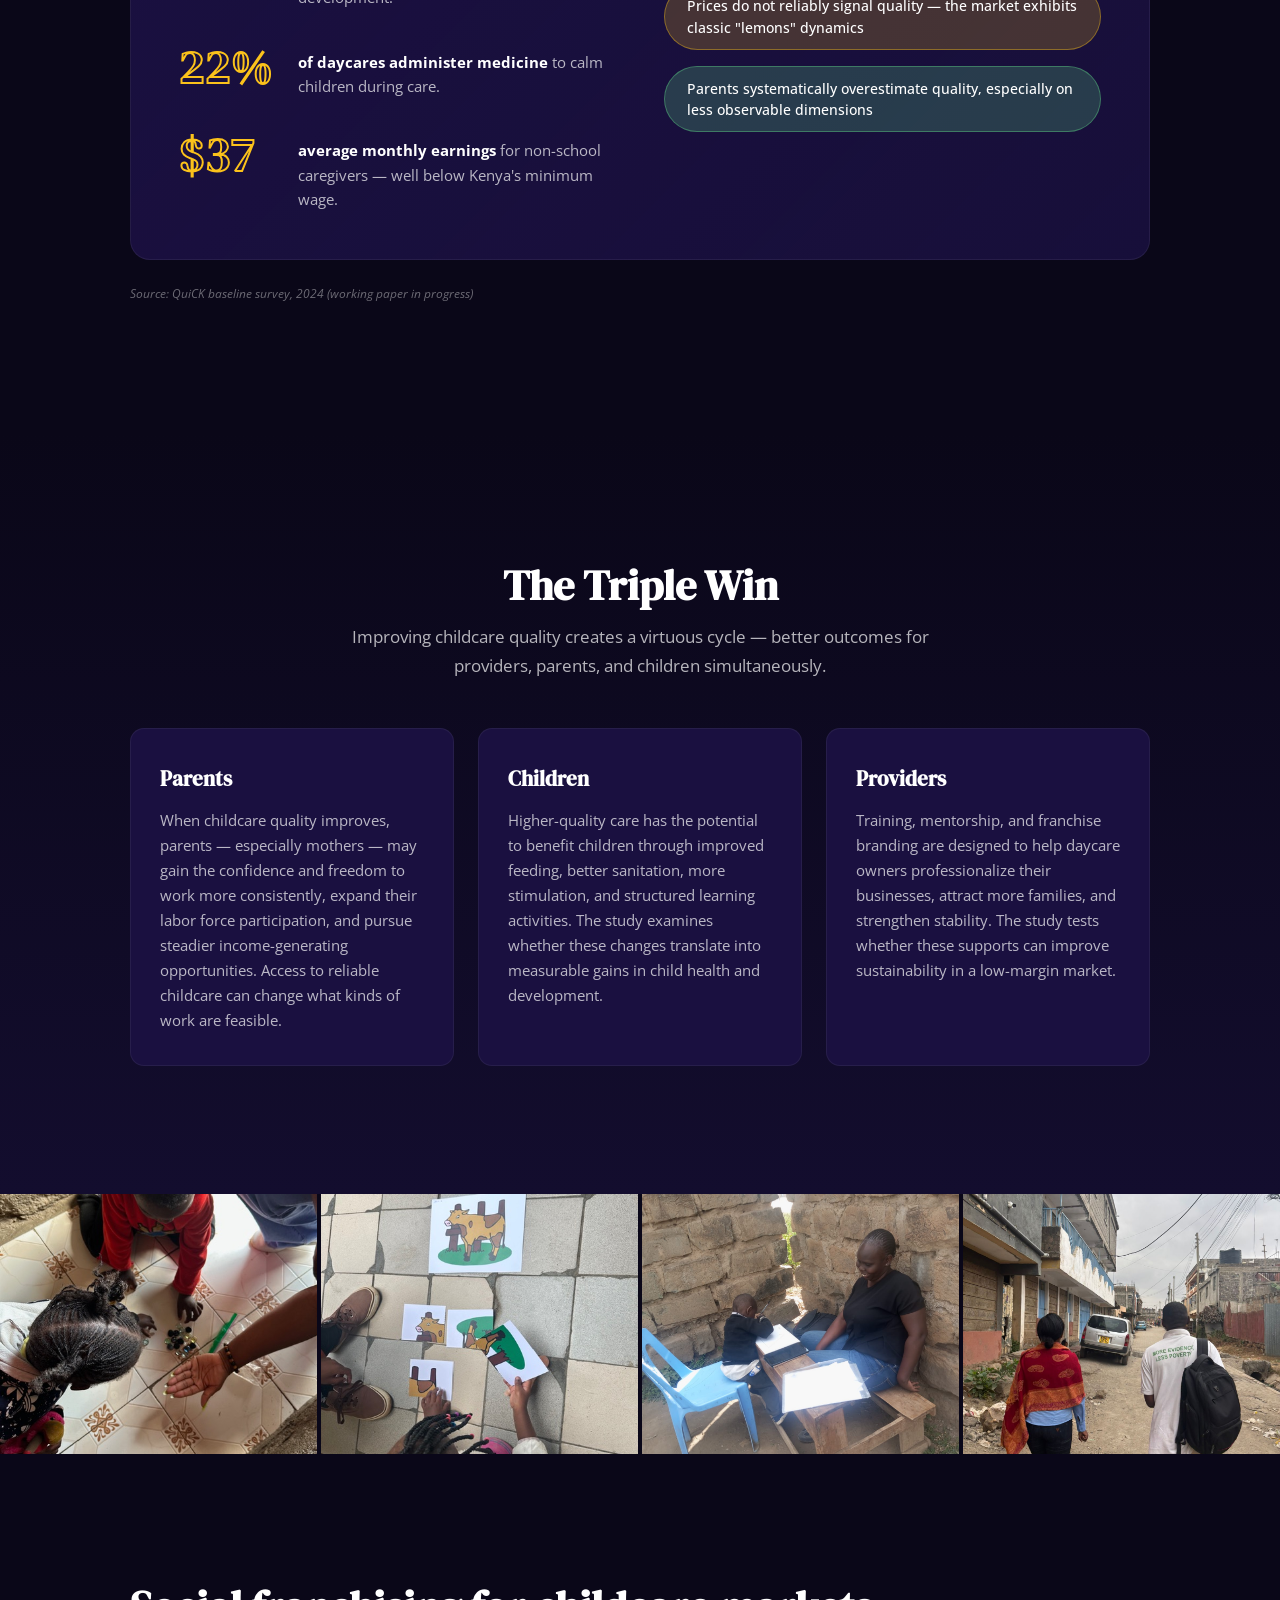
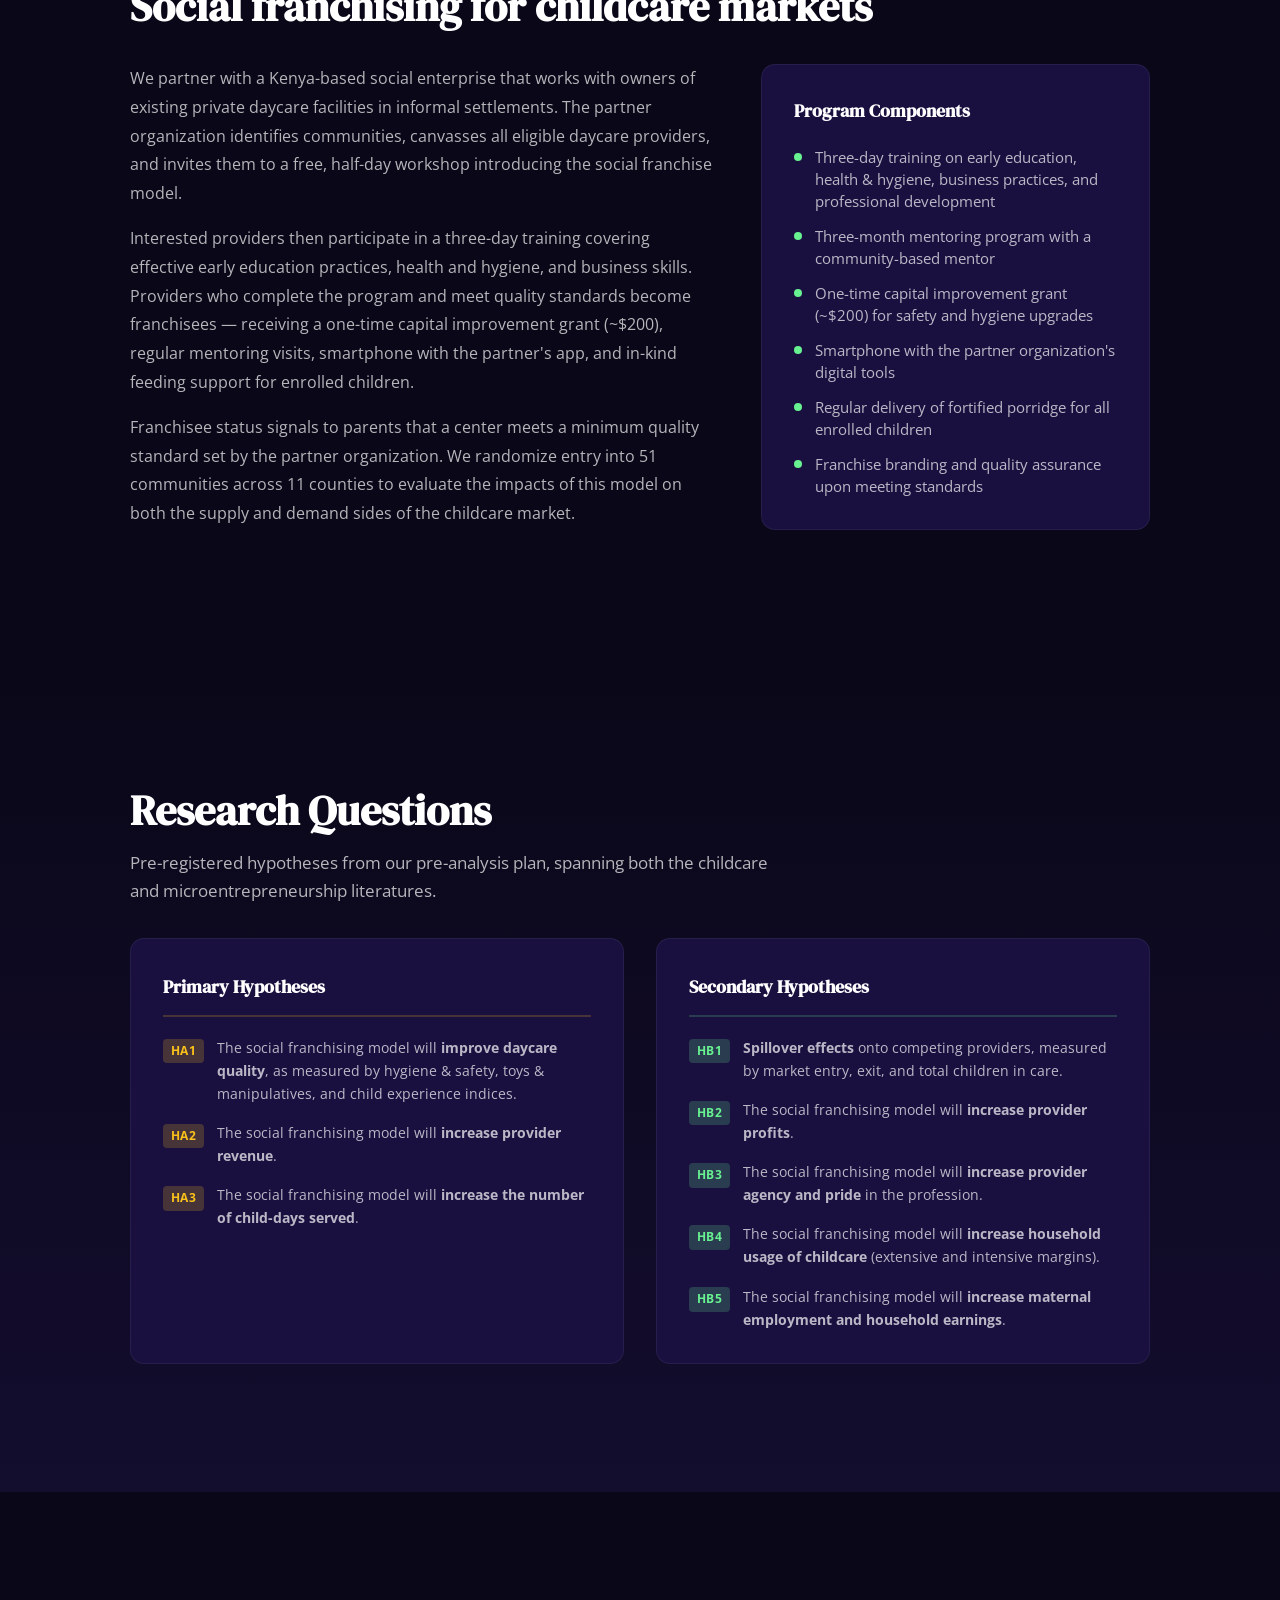
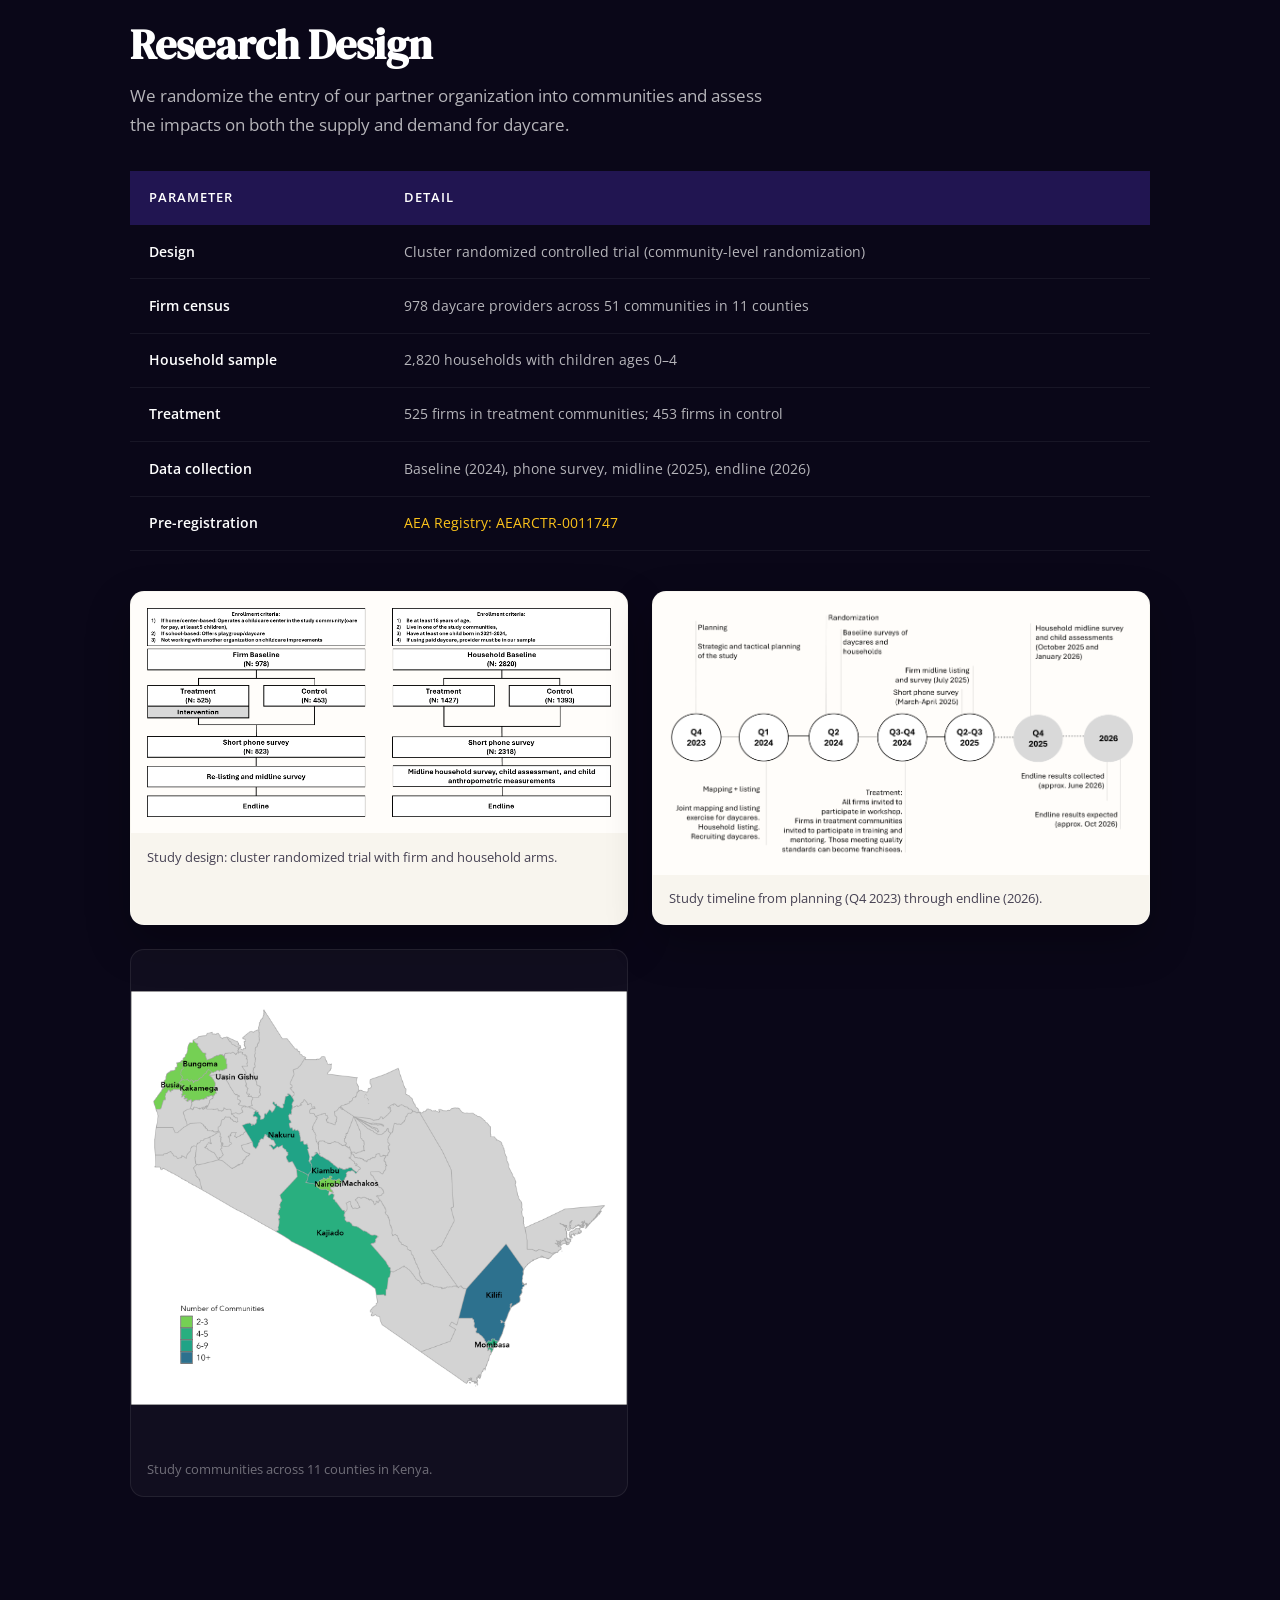
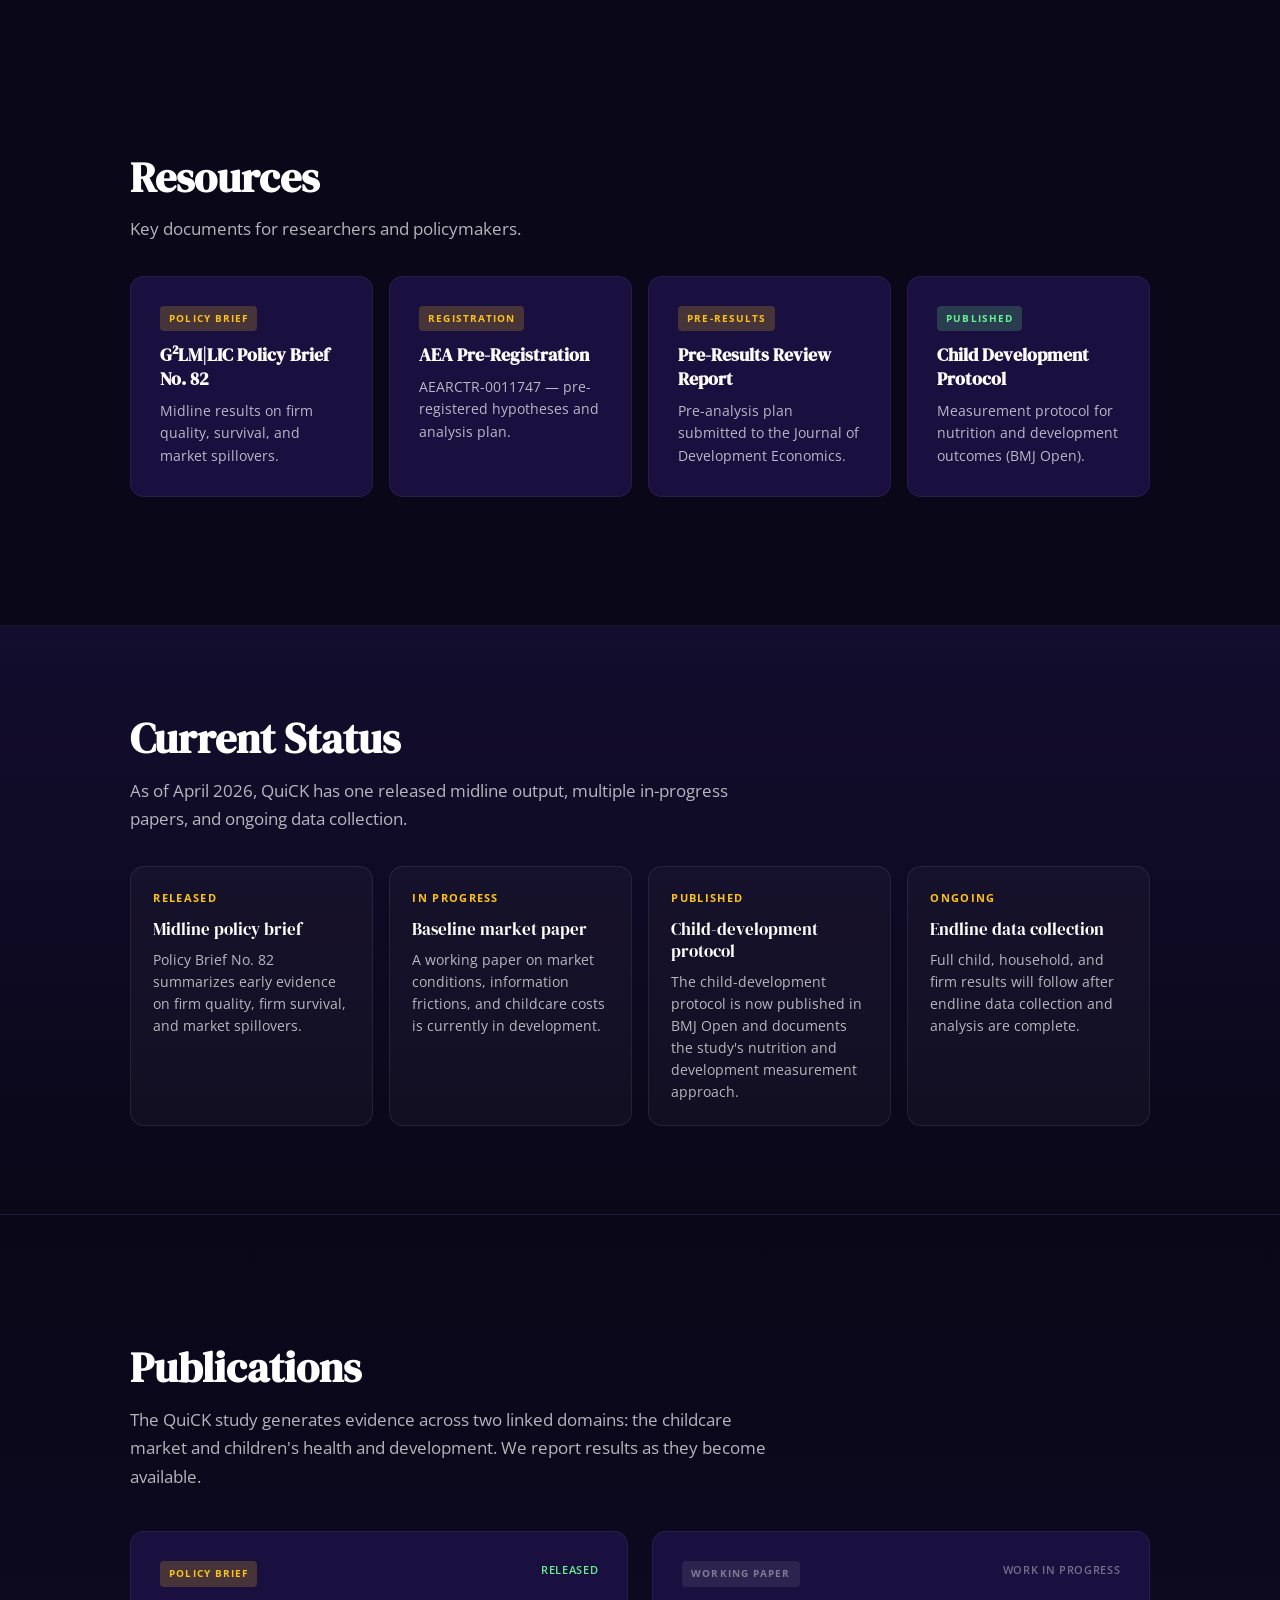
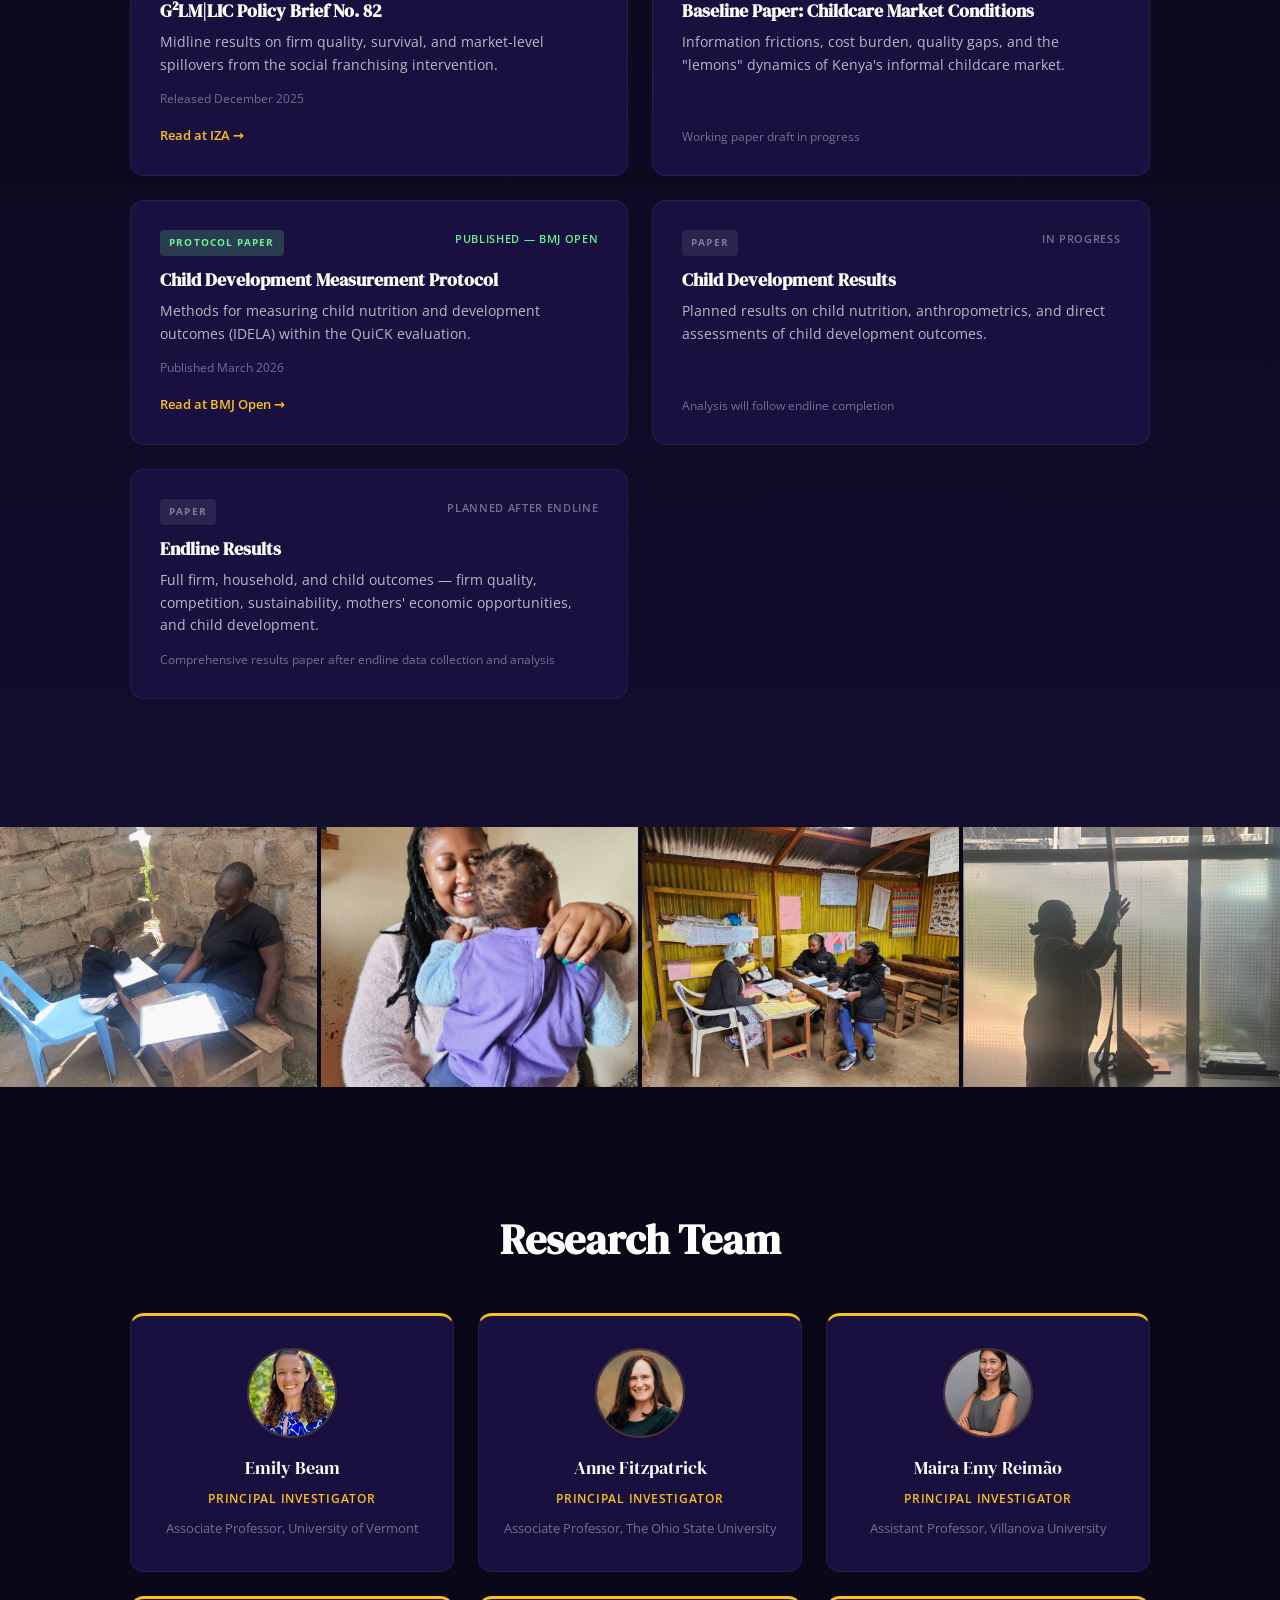
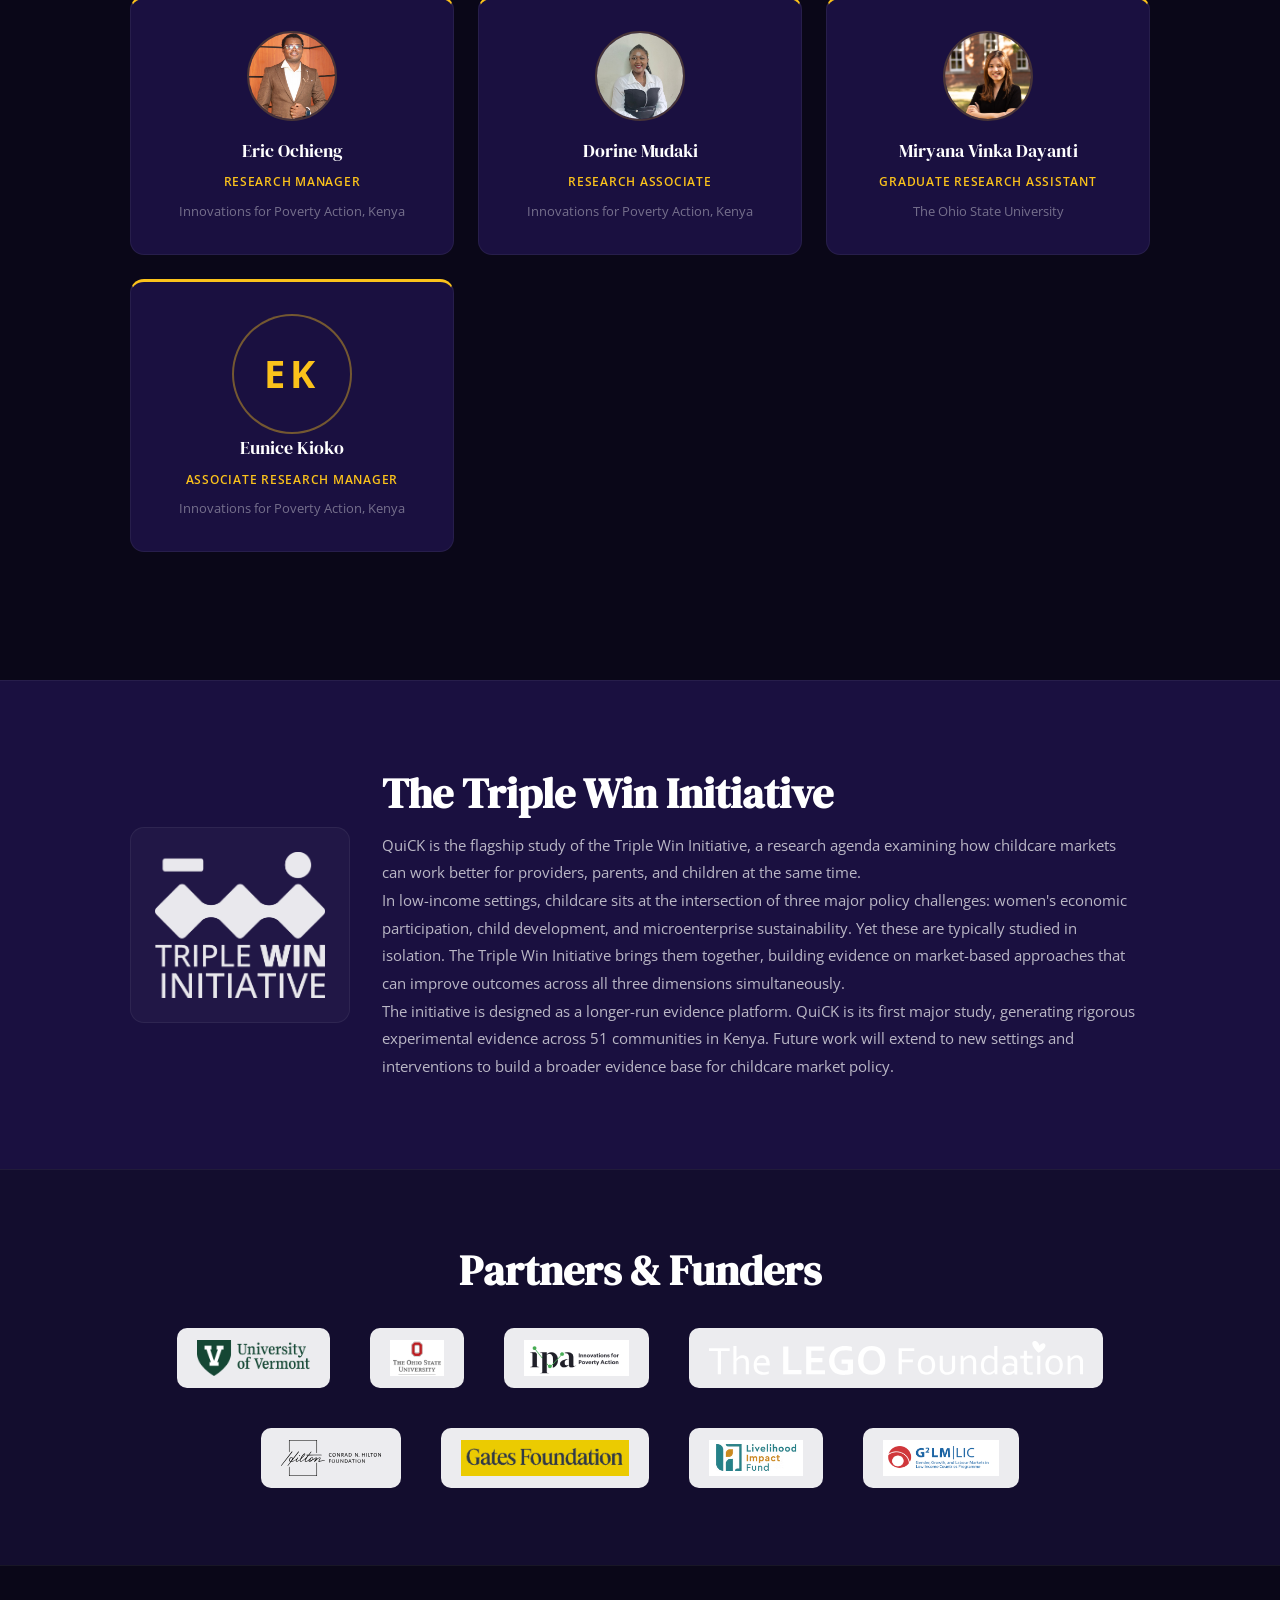
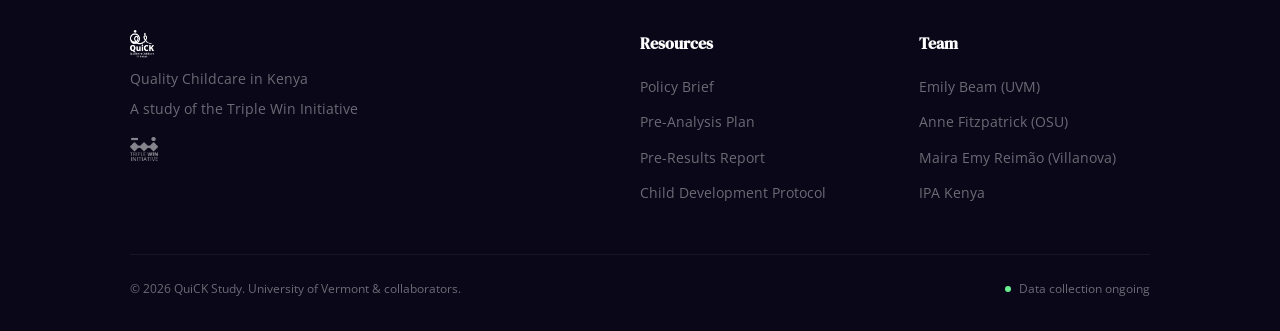
==== commit 3d7f380e: "Add resources section, fix logos, add Vinka, clean up content - Add researcher-facing Resources sect" ====
--- a/index.html
+++ b/index.html
@@ -935,20 +935,18 @@
       align-items: center;
     }
     .partner-logo {
-      opacity: 0.6;
       transition: var(--transition);
-    }
-    .partner-logo:hover { opacity: 1; }
+      background: rgba(255,255,255,0.92);
+      border-radius: 10px;
+      padding: 12px 20px;
+    }
+    .partner-logo:hover { background: rgba(255,255,255,1); }
     .partner-logo a {
       display: block;
     }
     .partner-logo img {
-      height: 40px;
+      height: 36px;
       width: auto;
-      filter: brightness(0) invert(1);
-    }
-    .partner-logo.no-invert img {
-      filter: none;
     }
     .partner-divider {
       width: 1px;
@@ -1120,8 +1118,8 @@
         <li><a href="#triple-win">Triple Win</a></li>
         <li><a href="#approach">Approach</a></li>
         <li><a href="#research">Research</a></li>
+        <li><a href="#resources">Resources</a></li>
         <li><a href="#team">Team</a></li>
-        <li><a href="https://g2lm-lic.iza.org/publications/pb/82/" target="_blank" rel="noopener" class="nav-cta">Policy Brief</a></li>
       </ul>
       <button class="nav-toggle" aria-label="Toggle navigation" aria-expanded="false" aria-controls="nav-menu">
         <span></span><span></span><span></span>
@@ -1158,7 +1156,7 @@
       </div>
 
       <div class="hero-buttons">
-        <a href="https://g2lm-lic.iza.org/publications/pb/82/" target="_blank" rel="noopener" class="btn-primary">
+        <a href="assets/pdf/GLMLIC-Policy-Brief_082.pdf" target="_blank" rel="noopener" class="btn-primary">
           Read the Policy Brief &rarr;
         </a>
         <a href="#research" class="btn-outline">
@@ -1182,51 +1180,31 @@
       <div class="problem-callout">
         <div class="callout-stats">
           <div class="callout-stat">
-            <div class="callout-stat-number">32%</div>
-            <div class="callout-stat-text">
-              <strong>of weekly household income</strong> is spent on childcare — compared to ~7% in the U.S. and 15–17% across the OECD.
-            </div>
-          </div>
-          <div class="callout-stat">
-            <div class="callout-stat-number">~20%</div>
-            <div class="callout-stat-text">
-              <strong>of children are likely hungry</strong> on any given day while in care.
-            </div>
-          </div>
-          <div class="callout-stat">
             <div class="callout-stat-number">44%</div>
             <div class="callout-stat-text">
               <strong>of daycares report having no toys or books</strong> for children — facilities with limited resources for stimulation or cognitive development.
             </div>
           </div>
+          <div class="callout-stat">
+            <div class="callout-stat-number">22%</div>
+            <div class="callout-stat-text">
+              <strong>of daycares administer medicine</strong> to calm children during care.
+            </div>
+          </div>
+          <div class="callout-stat">
+            <div class="callout-stat-number">$37</div>
+            <div class="callout-stat-text">
+              <strong>average monthly earnings</strong> for non-school caregivers — well below Kenya's minimum wage.
+            </div>
+          </div>
         </div>
 
         <div class="callout-facts">
-          <div class="fact-chip">1 in 3 parents bring their child to work due to lack of affordable care</div>
           <div class="fact-chip">Prices do not reliably signal quality — the market exhibits classic "lemons" dynamics</div>
           <div class="fact-chip mint">Parents systematically overestimate quality, especially on less observable dimensions</div>
-          <div class="fact-chip mint">Non-school caregivers earn ~$37/month — well below Kenya's minimum wage</div>
-        </div>
-      </div>
-
-      <div class="problem-stats">
-        <div class="stat-card">
-          <div class="stat-card-number">22%</div>
-          <div class="stat-card-label">of daycares administer medicine to calm children</div>
-        </div>
-        <div class="stat-card">
-          <div class="stat-card-number">44%</div>
-          <div class="stat-card-label">of daycares have no toys or books for children</div>
-        </div>
-        <div class="stat-card">
-          <div class="stat-card-number">$37</div>
-          <div class="stat-card-label">average monthly earnings for non-school caregivers</div>
-        </div>
-        <div class="stat-card">
-          <div class="stat-card-number">Price ≠ Quality</div>
-          <div class="stat-card-label">Prices do not reliably signal quality in this market</div>
-        </div>
-      </div>
+        </div>
+      </div>
+
 
       <p class="problem-source">Source: QuiCK baseline survey, 2024 (working paper in progress)</p>
     </div>
@@ -1248,33 +1226,18 @@
         <div class="win-card">
           <h3>Parents</h3>
           <p>When childcare quality improves, parents — especially mothers — may gain the confidence and freedom to work more consistently, expand their labor force participation, and pursue steadier income-generating opportunities. Access to reliable childcare can change what kinds of work are feasible.</p>
-          <div class="win-tags">
-            <span class="win-tag">Earnings</span>
-            <span class="win-tag">Labor Supply</span>
-            <span class="win-tag">Empowerment</span>
-          </div>
         </div>
 
         <!-- Children -->
         <div class="win-card">
           <h3>Children</h3>
           <p>Higher-quality care has the potential to benefit children through improved feeding, better sanitation, more stimulation, and structured learning activities. The study examines whether these changes translate into measurable gains in child health and development.</p>
-          <div class="win-tags">
-            <span class="win-tag">Nutrition</span>
-            <span class="win-tag">Development</span>
-            <span class="win-tag">Health</span>
-          </div>
         </div>
 
         <!-- Providers -->
         <div class="win-card">
           <h3>Providers</h3>
           <p>Training, mentorship, and franchise branding are designed to help daycare owners professionalize their businesses, attract more families, and strengthen stability. The study tests whether these supports can improve sustainability in a low-margin market.</p>
-          <div class="win-tags">
-            <span class="win-tag">Revenue</span>
-            <span class="win-tag">Professionalization</span>
-            <span class="win-tag">Sustainability</span>
-          </div>
         </div>
 
       </div>
@@ -1359,19 +1322,19 @@
             </li>
             <li>
               <span class="question-id">HB2</span>
-              <span>Increase <strong>provider profits</strong>.</span>
+              <span>The social franchising model will <strong>increase provider profits</strong>.</span>
             </li>
             <li>
               <span class="question-id">HB3</span>
-              <span>Increase <strong>provider agency and pride</strong> in profession.</span>
+              <span>The social franchising model will <strong>increase provider agency and pride</strong> in the profession.</span>
             </li>
             <li>
               <span class="question-id">HB4</span>
-              <span>Increase <strong>household usage of childcare</strong> (extensive and intensive margins).</span>
+              <span>The social franchising model will <strong>increase household usage of childcare</strong> (extensive and intensive margins).</span>
             </li>
             <li>
               <span class="question-id">HB5</span>
-              <span>Increase <strong>maternal employment and household earnings</strong>.</span>
+              <span>The social franchising model will <strong>increase maternal employment and household earnings</strong>.</span>
             </li>
           </ul>
         </div>
@@ -1429,20 +1392,52 @@
           <img src="assets/images/project/Study_Design_202510.png"
                alt="Study design figure"
                loading="lazy">
-          <figcaption>Experimental design flowchart presented on a light panel for readability against the site’s dark theme.</figcaption>
+          <figcaption>Study design: cluster randomized trial with firm and household arms.</figcaption>
         </figure>
         <figure class="figure-card light-panel">
           <img src="assets/images/project/Study_Timeline_202510.png"
                alt="Study timeline"
                loading="lazy">
-          <figcaption>Study timeline shown on a light panel so the schedule, labels, and structure remain legible.</figcaption>
+          <figcaption>Study timeline from planning (Q4 2023) through endline (2026).</figcaption>
         </figure>
         <figure class="figure-card">
           <img src="assets/images/project/DEP_BL_Community_Map.png"
                alt="Community map for the QuiCK study"
                loading="lazy">
-          <figcaption>Community map of the QuiCK study footprint across 11 counties in Kenya.</figcaption>
+          <figcaption>Study communities across 11 counties in Kenya.</figcaption>
         </figure>
+      </div>
+    </div>
+  </section>
+
+  <!-- ========== RESOURCES ========== -->
+  <section class="resources" id="resources" style="padding:var(--section-pad) 0;">
+    <div class="container">
+      <h2 class="section-title">Resources</h2>
+      <p class="section-subtitle" style="margin-bottom:2rem;">
+        Key documents for researchers and policymakers.
+      </p>
+      <div style="display:grid;grid-template-columns:repeat(auto-fit,minmax(240px,1fr));gap:1rem;">
+        <a href="assets/pdf/GLMLIC-Policy-Brief_082.pdf" target="_blank" rel="noopener" class="pub-card" style="text-decoration:none;display:block;">
+          <div class="pub-card-top"><span class="tag">Policy Brief</span></div>
+          <h3>G²LM|LIC Policy Brief No. 82</h3>
+          <p>Midline results on firm quality, survival, and market spillovers.</p>
+        </a>
+        <a href="https://www.socialscienceregistry.org/trials/11747" target="_blank" rel="noopener" class="pub-card" style="text-decoration:none;display:block;">
+          <div class="pub-card-top"><span class="tag">Registration</span></div>
+          <h3>AEA Pre-Registration</h3>
+          <p>AEARCTR-0011747 — pre-registered hypotheses and analysis plan.</p>
+        </a>
+        <a href="assets/pdf/DEP_Baseline_and_PAP_April24.pdf" target="_blank" rel="noopener" class="pub-card" style="text-decoration:none;display:block;">
+          <div class="pub-card-top"><span class="tag">Pre-Results</span></div>
+          <h3>Pre-Results Review Report</h3>
+          <p>Pre-analysis plan submitted to the Journal of Development Economics.</p>
+        </a>
+        <a href="https://bmjopen.bmj.com/content/16/3/e112224" target="_blank" rel="noopener" class="pub-card" style="text-decoration:none;display:block;">
+          <div class="pub-card-top"><span class="tag forthcoming">Published</span></div>
+          <h3>Child Development Protocol</h3>
+          <p>Measurement protocol for nutrition and development outcomes (BMJ Open).</p>
+        </a>
       </div>
     </div>
   </section>
@@ -1501,7 +1496,7 @@
           <h3>G²LM|LIC Policy Brief No. 82</h3>
           <p>Midline results on firm quality, survival, and market-level spillovers from the social franchising intervention.</p>
           <div class="pub-meta">Released December 2025</div>
-          <a href="https://g2lm-lic.iza.org/publications/pb/82/" target="_blank" rel="noopener" class="pub-card-link">
+          <a href="assets/pdf/GLMLIC-Policy-Brief_082.pdf" target="_blank" rel="noopener" class="pub-card-link">
             Read at IZA &rarr;
           </a>
         </div>
@@ -1557,11 +1552,12 @@
     </div>
   </section>
 
-  <!-- ========== PHOTO GRID ========== -->
-  <div class="photo-grid-asym">
+  <!-- ========== PHOTO STRIP ========== -->
+  <div class="photo-strip">
     <img src="assets/images/fieldwork/child_assessment.jpeg" alt="Child assessment" loading="lazy">
     <img src="assets/images/fieldwork/dorine_child.jpeg" alt="Caregiver and child" loading="lazy">
     <img src="assets/images/fieldwork/firm_survey.jpeg" alt="Firm survey" loading="lazy">
+    <img src="assets/images/fieldwork/scales_weighing.jpeg" alt="Weighing scales" loading="lazy">
   </div>
 
   <!-- ========== TEAM ========== -->
@@ -1622,6 +1618,17 @@
           <div class="team-name">Dorine Mudaki</div>
           <div class="team-role">Research Associate</div>
           <div class="team-affil">Innovations for Poverty Action, Kenya</div>
+        </div>
+
+        <div class="team-card">
+          <img src="assets/images/team/vinka.png"
+               alt="Miryana Vinka Dayanti"
+               class="team-avatar">
+          <a href="https://sites.google.com/view/miryanavinka" target="_blank" rel="noopener">
+            <div class="team-name">Miryana Vinka Dayanti</div>
+          </a>
+          <div class="team-role">Graduate Research Assistant</div>
+          <div class="team-affil">The Ohio State University</div>
         </div>
 
         <div class="team-card">
@@ -1680,7 +1687,6 @@
             <img src="assets/images/funders/IPA.png" alt="Innovations for Poverty Action">
           </a>
         </div>
-        <div class="partner-divider"></div>
         <div class="partner-logo">
           <a href="https://www.legofoundation.com/" target="_blank" rel="noopener" aria-label="LEGO Foundation">
             <img src="assets/images/funders/lego.svg" alt="LEGO Foundation">
@@ -1728,7 +1734,7 @@
         <div>
           <h4>Resources</h4>
           <ul class="footer-links">
-            <li><a href="https://g2lm-lic.iza.org/publications/pb/82/" target="_blank" rel="noopener">Policy Brief</a></li>
+            <li><a href="assets/pdf/GLMLIC-Policy-Brief_082.pdf" target="_blank" rel="noopener">Policy Brief</a></li>
             <li><a href="https://www.socialscienceregistry.org/trials/11747" target="_blank" rel="noopener">Pre-Analysis Plan</a></li>
             <li><a href="assets/pdf/DEP_Baseline_and_PAP_April24.pdf" target="_blank" rel="noopener">Pre-Results Report</a></li>
             <li><a href="https://bmjopen.bmj.com/content/16/3/e112224" target="_blank" rel="noopener">Child Development Protocol</a></li>
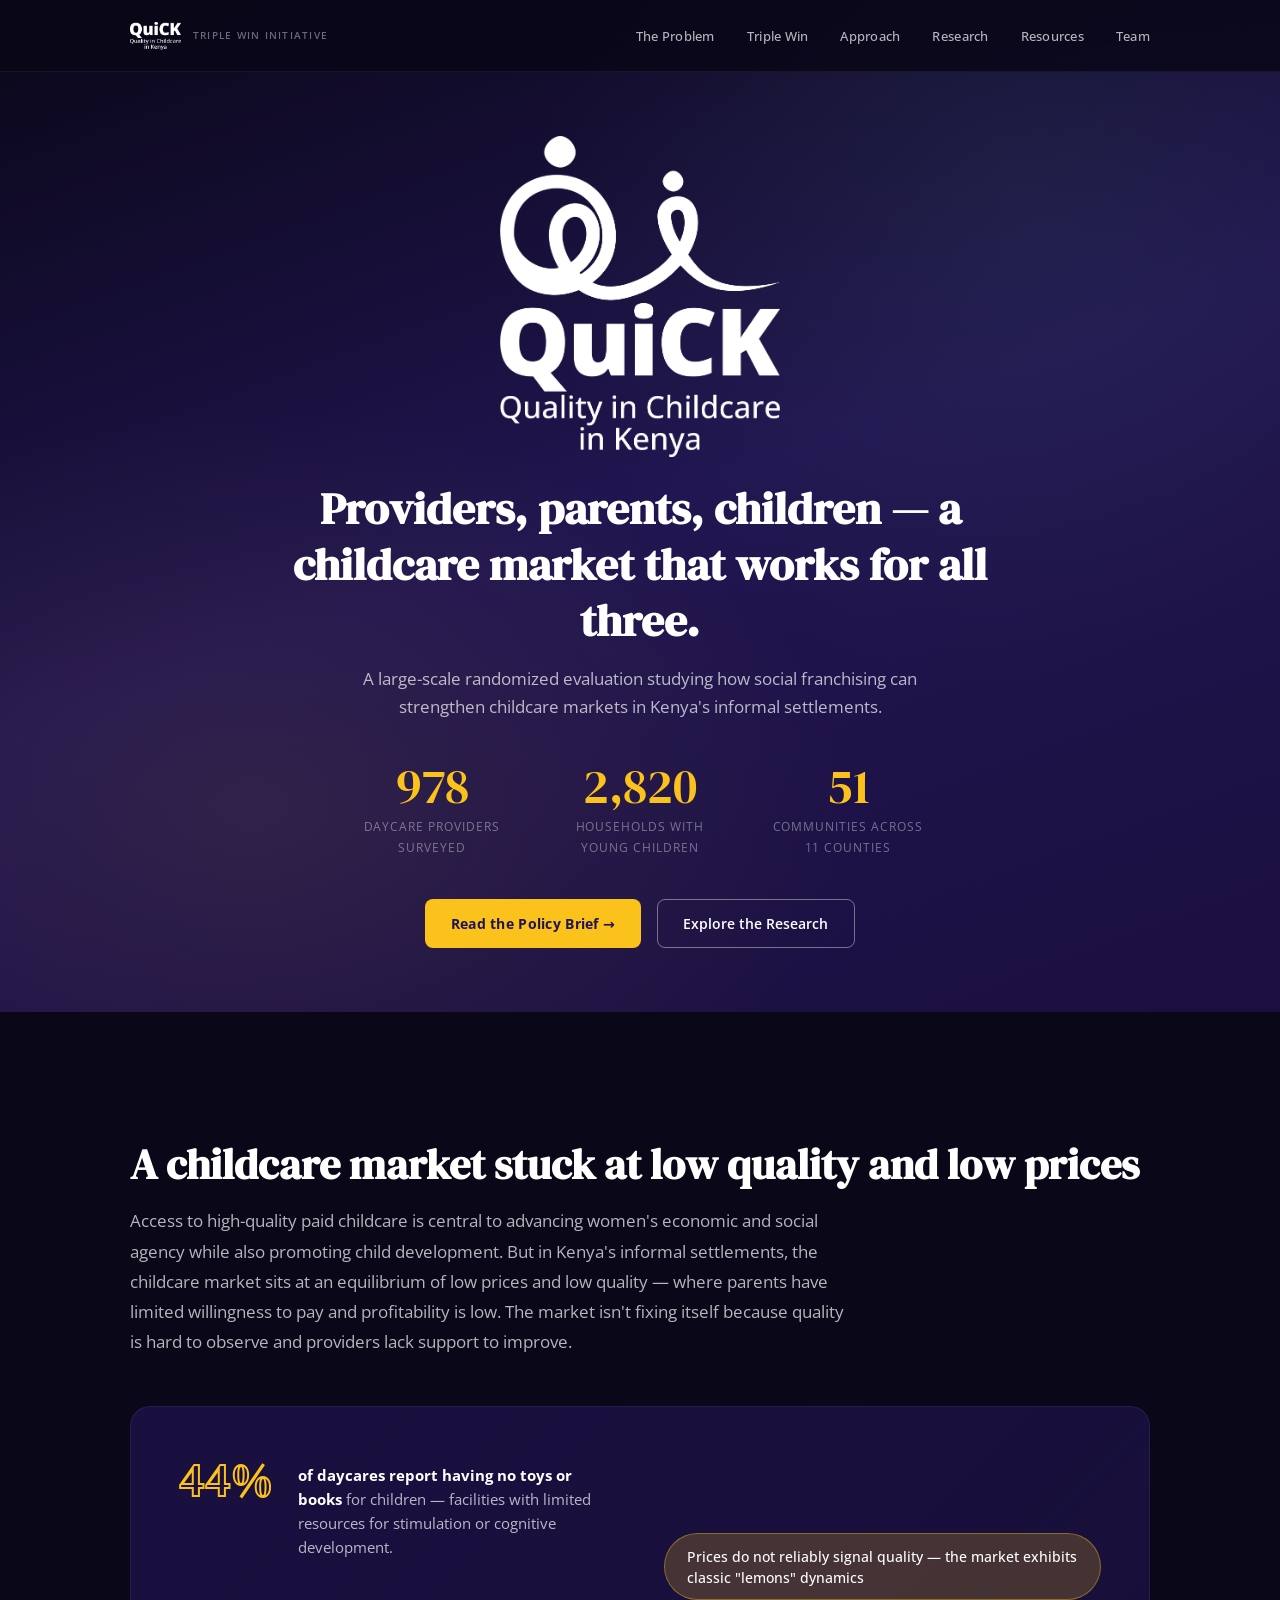
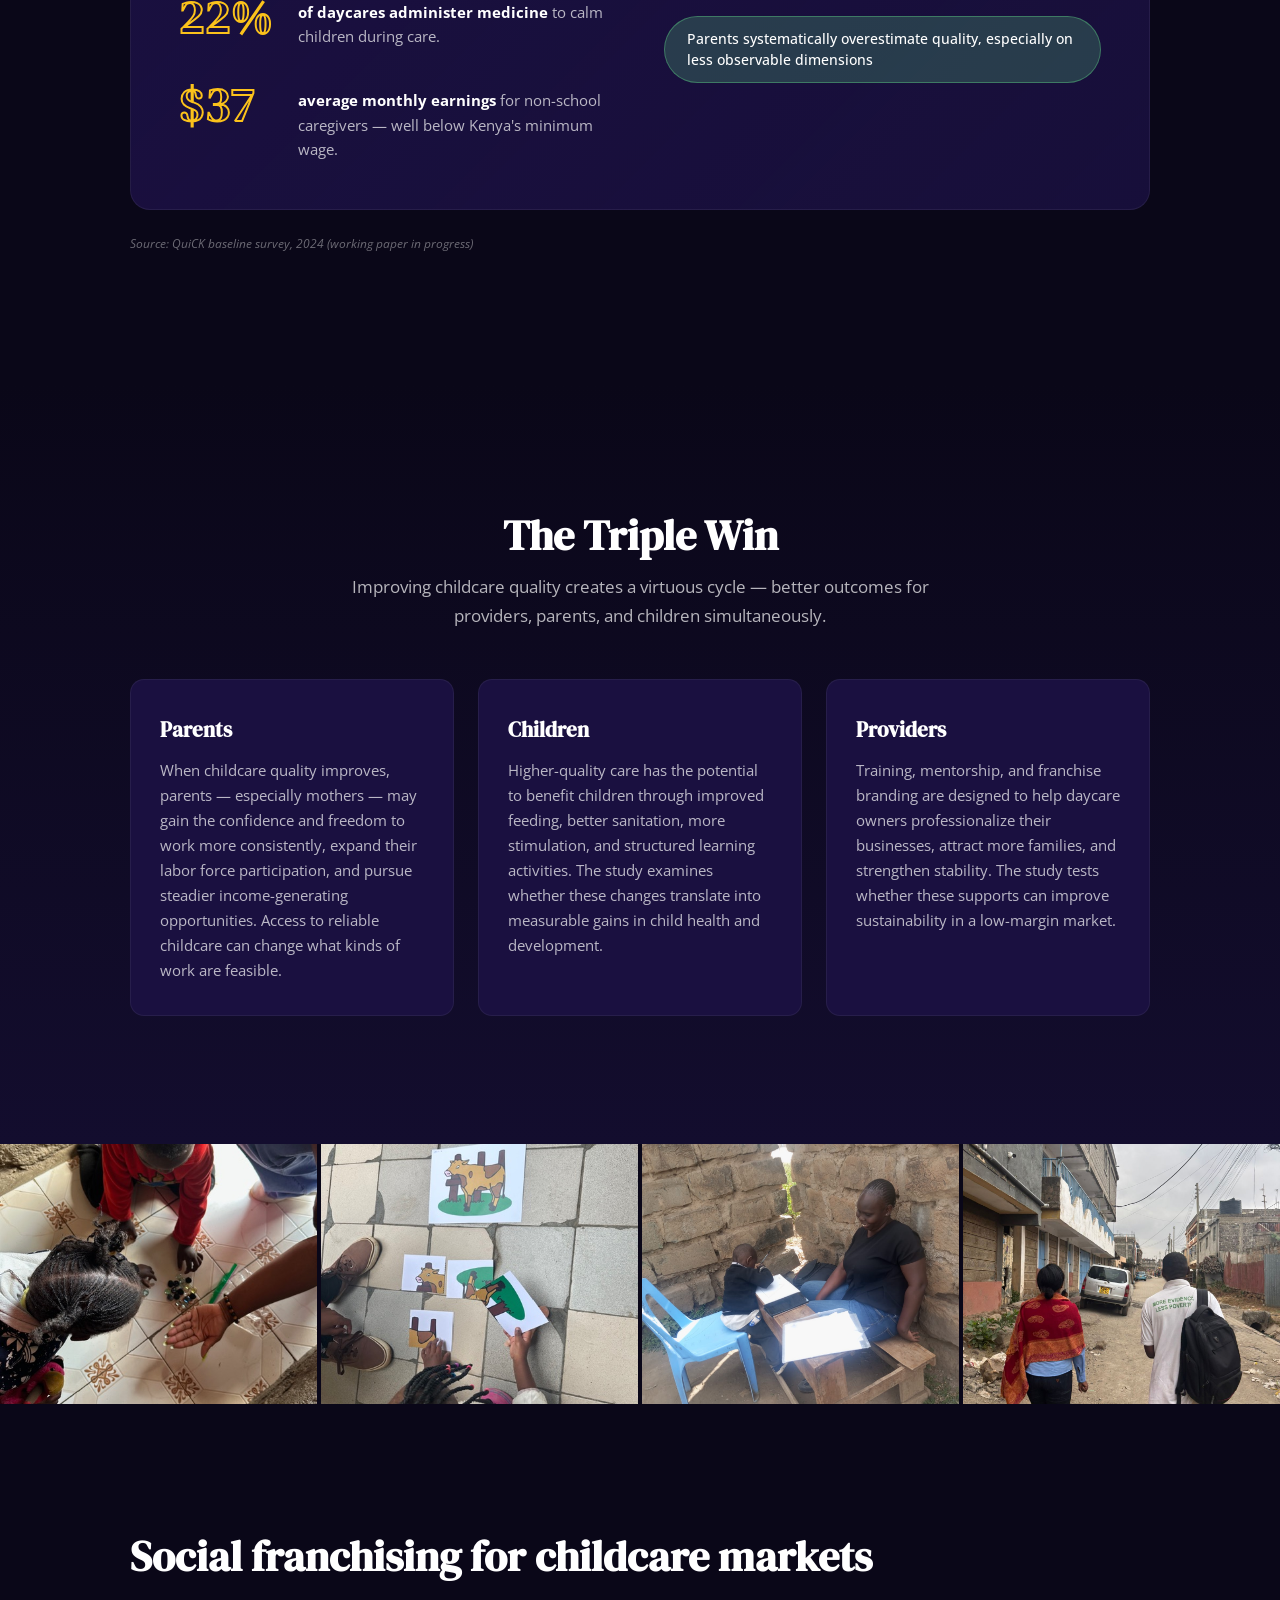
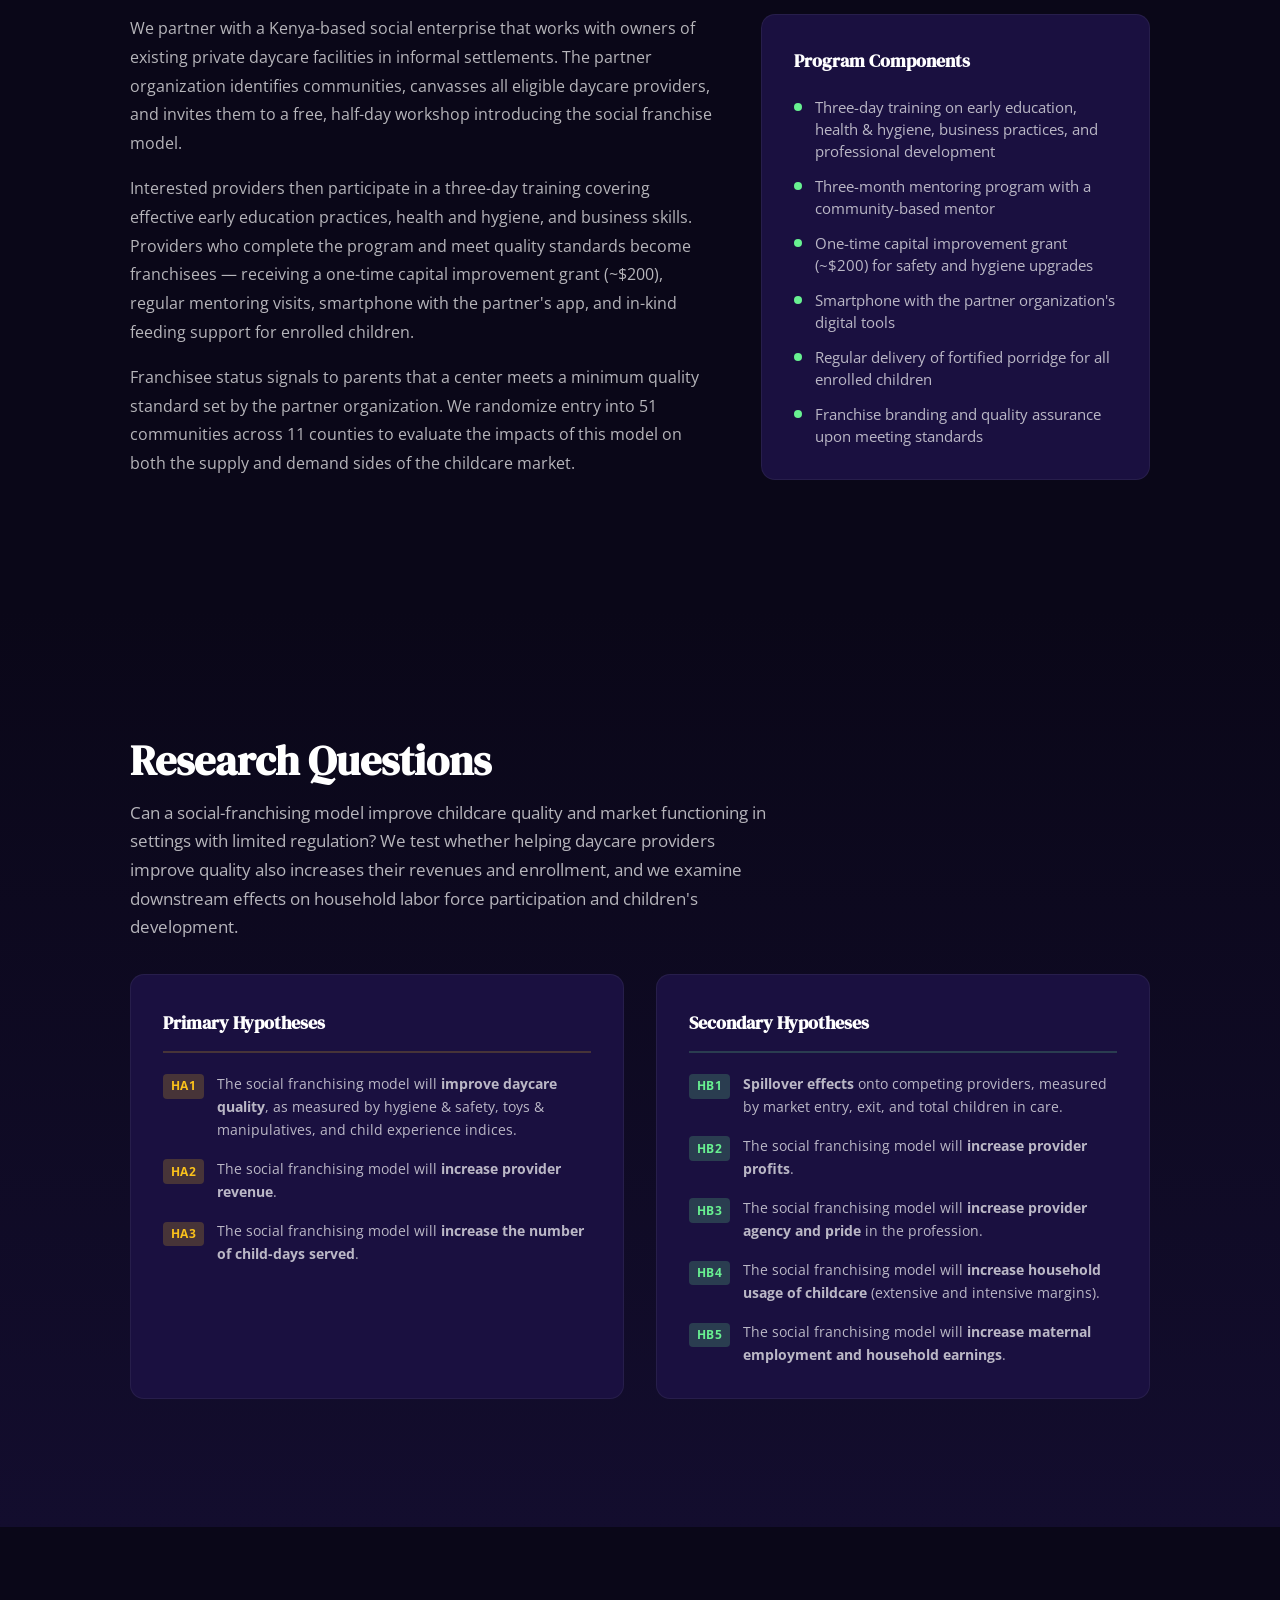
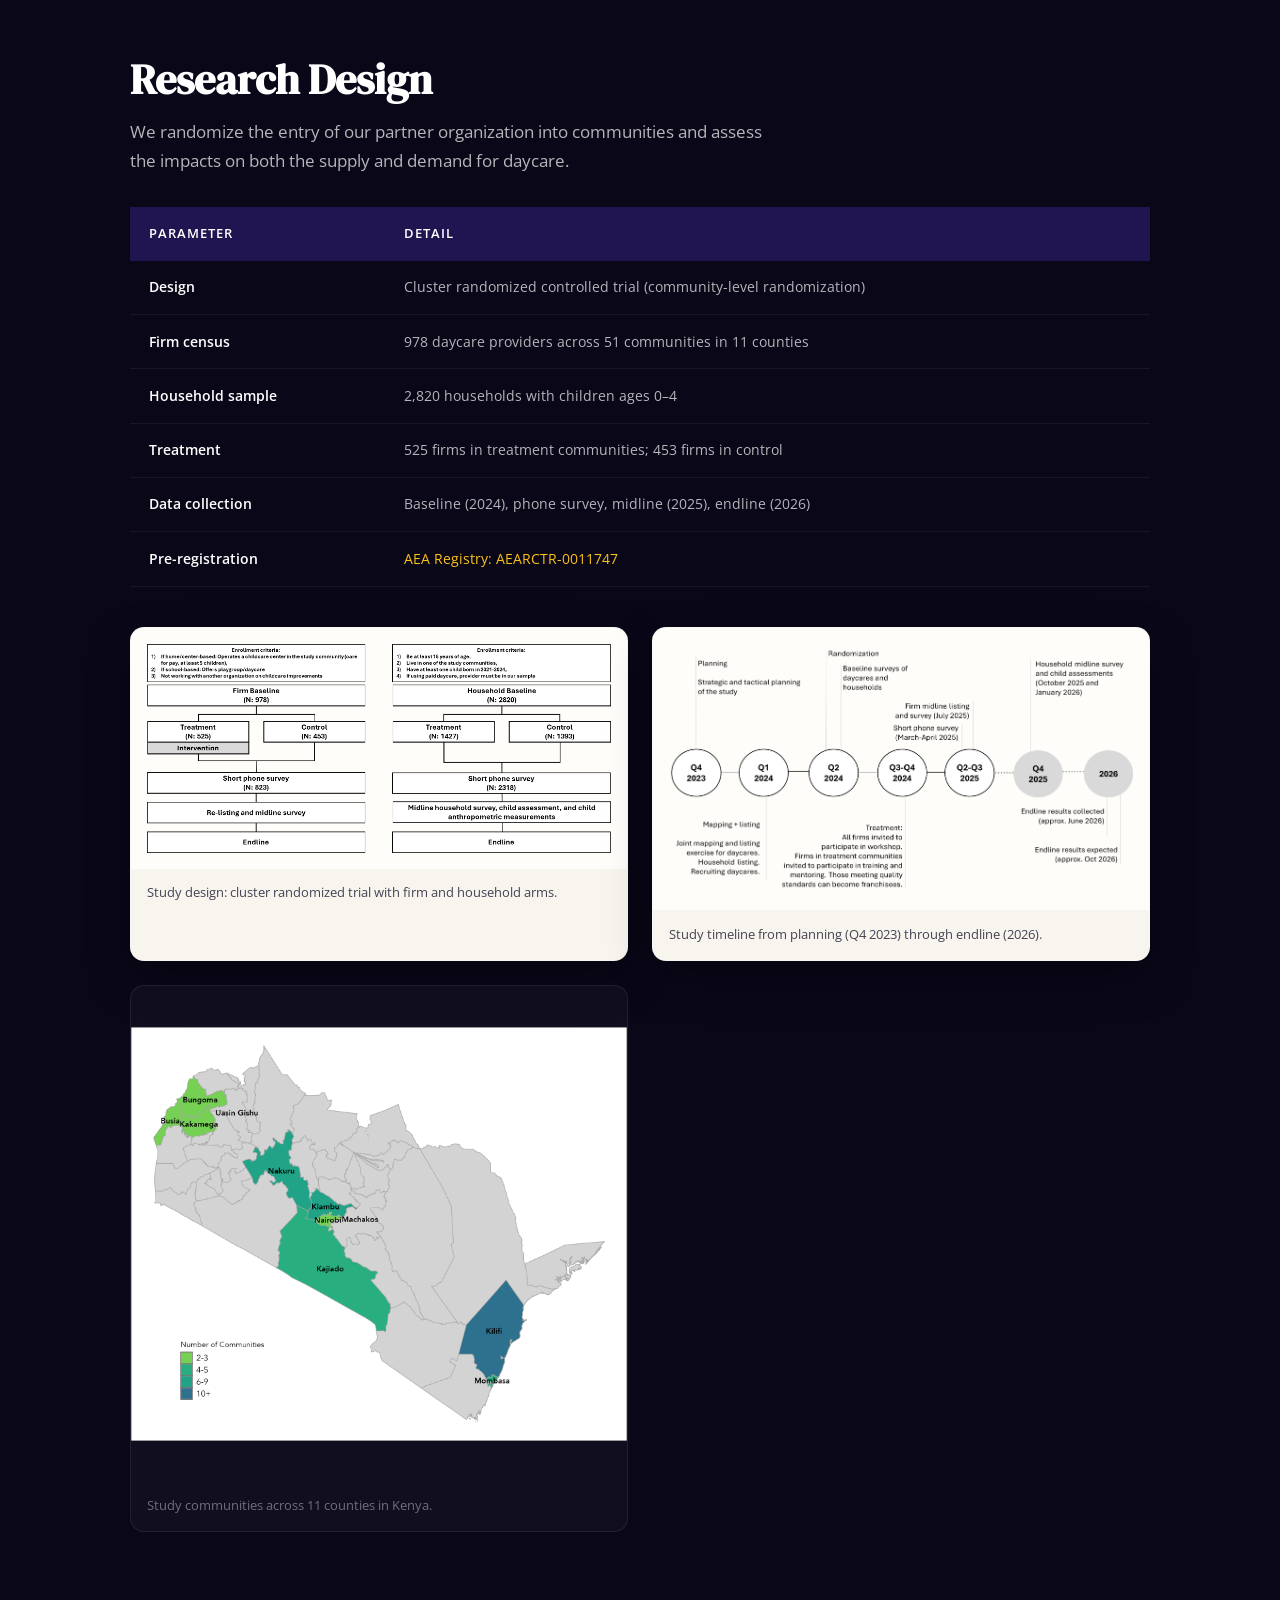
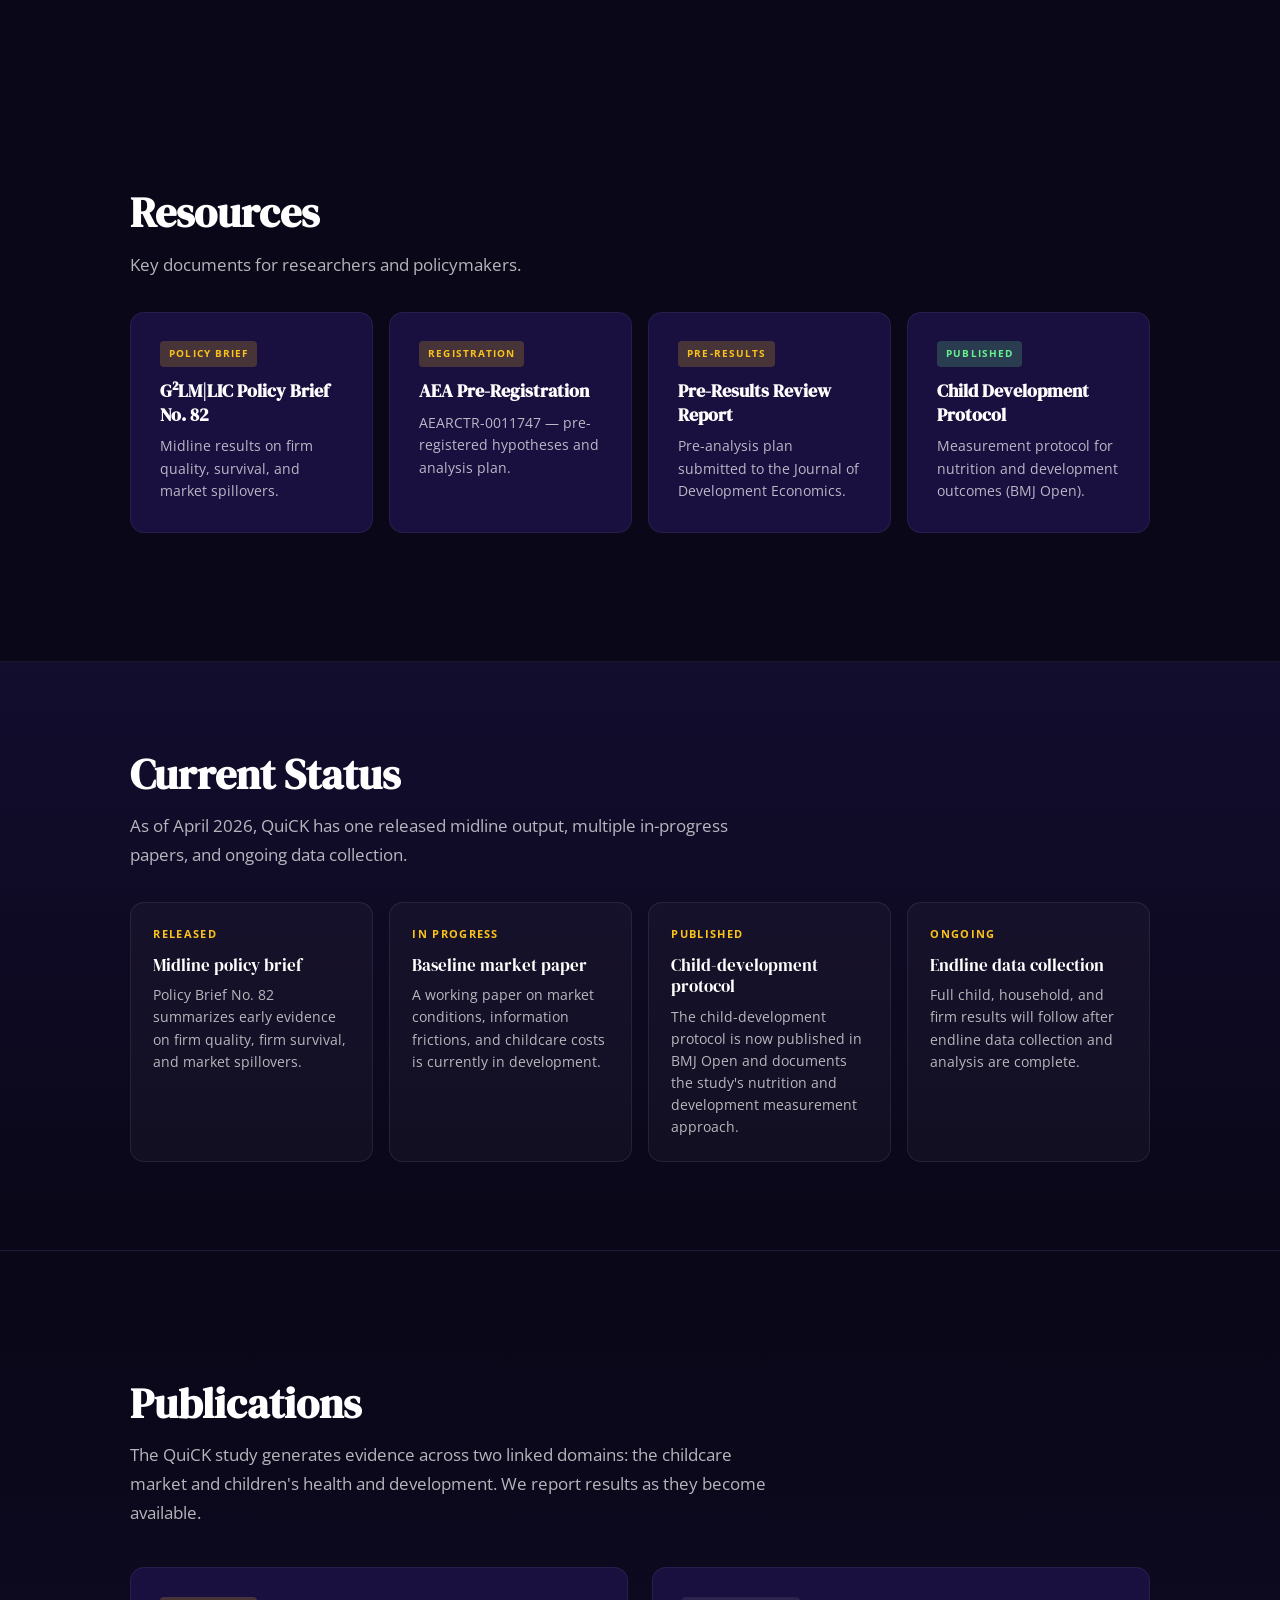
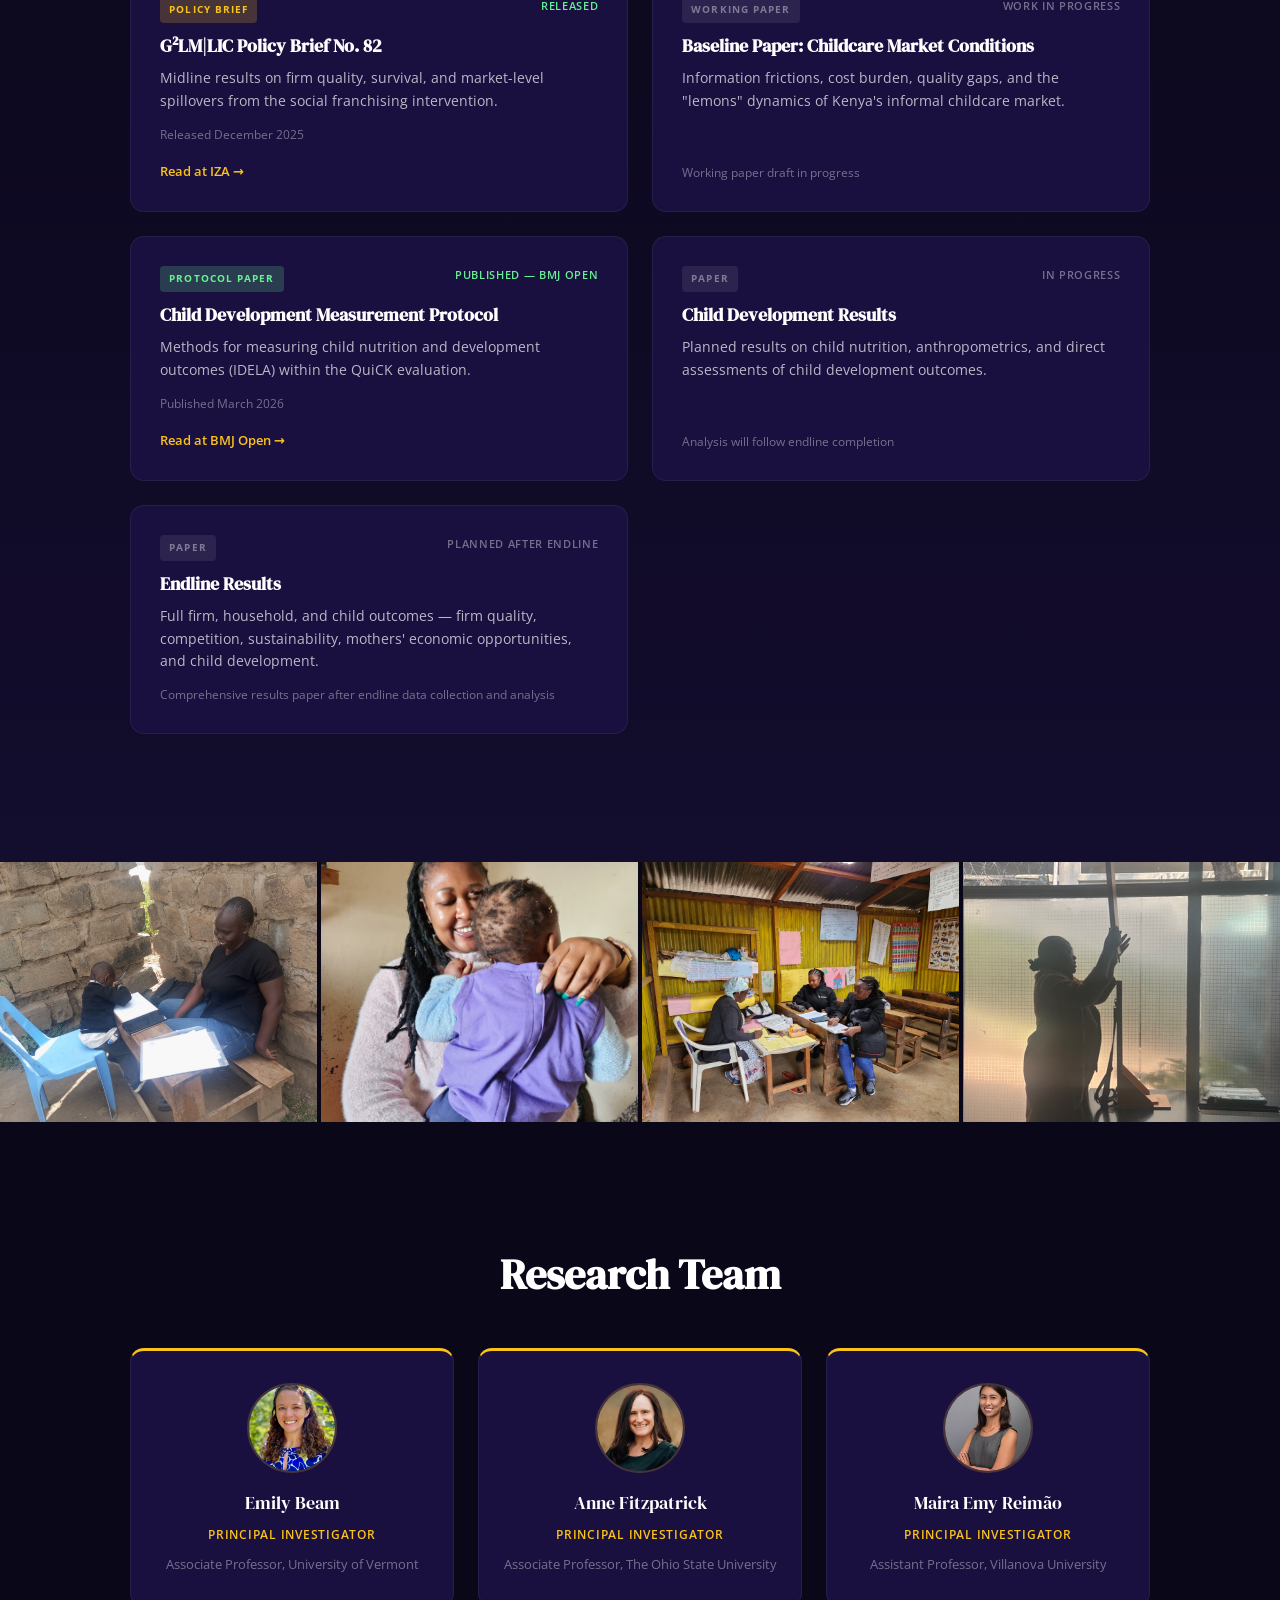
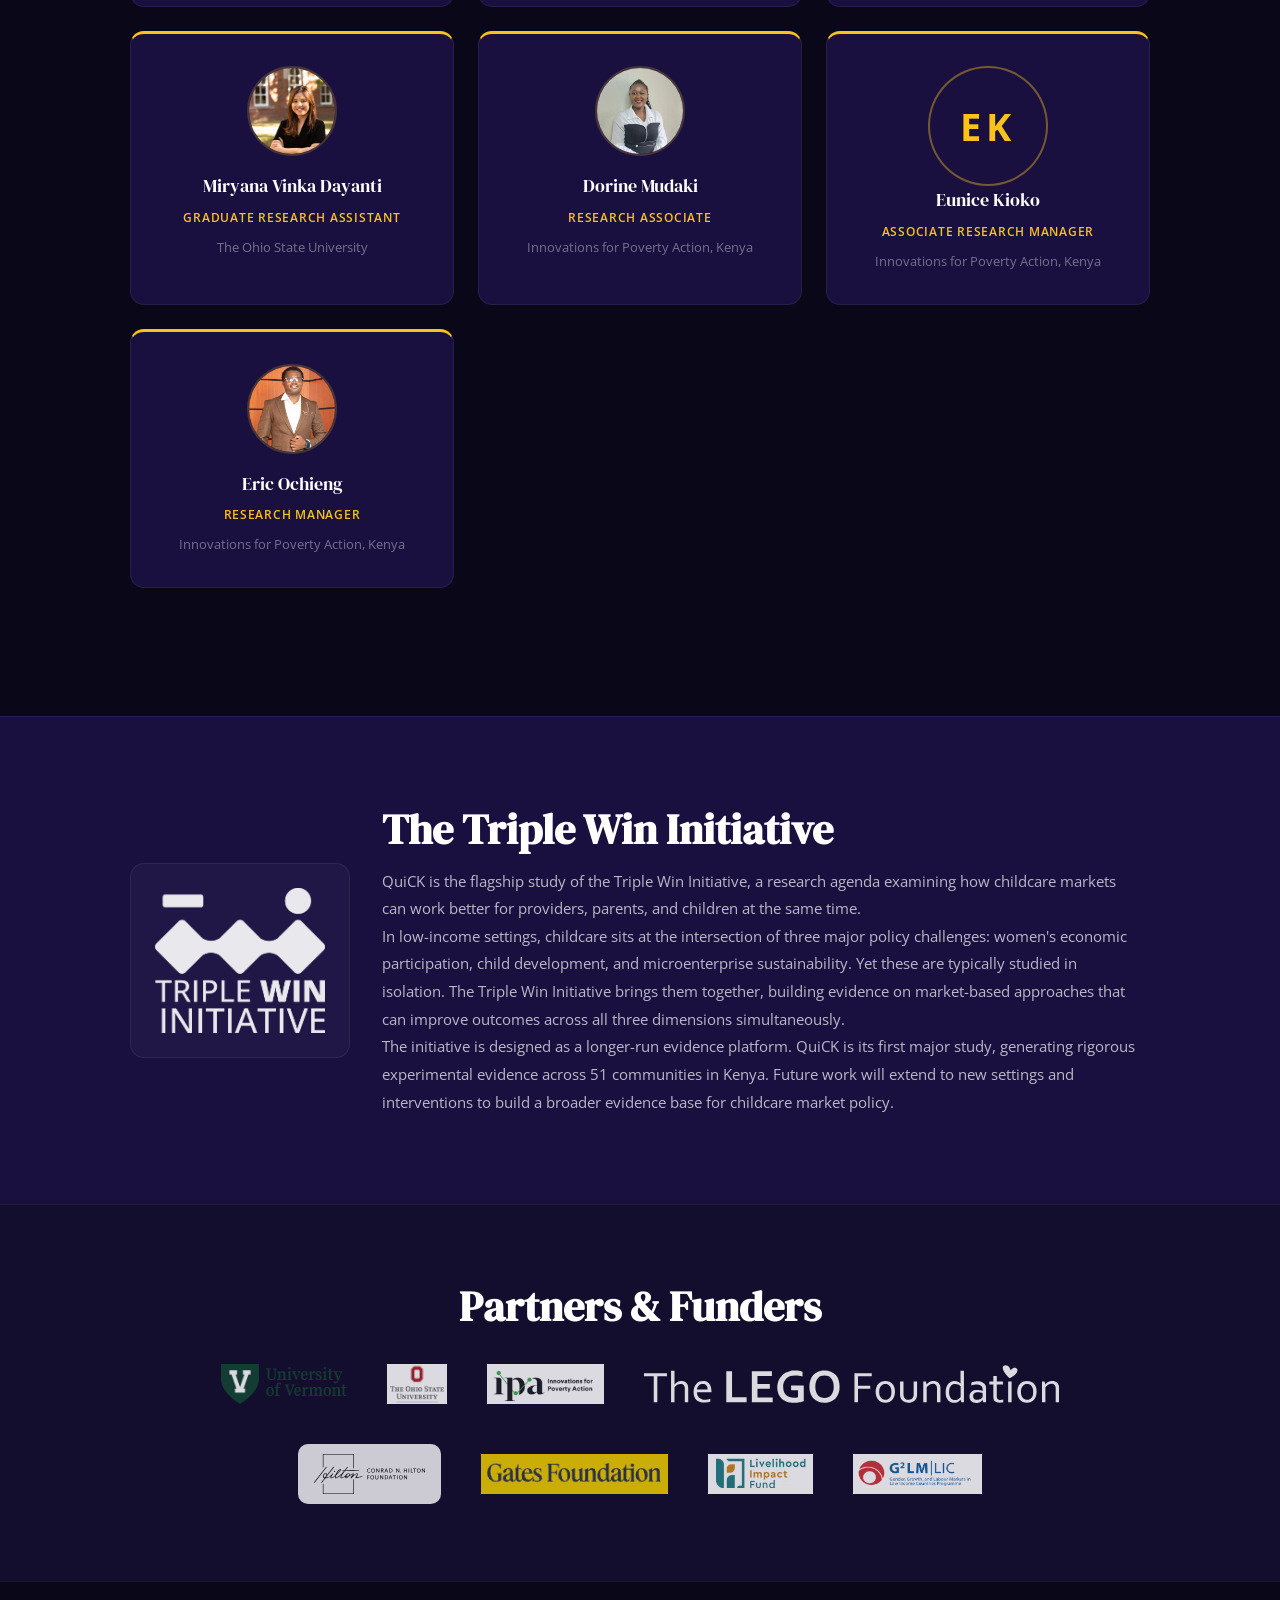
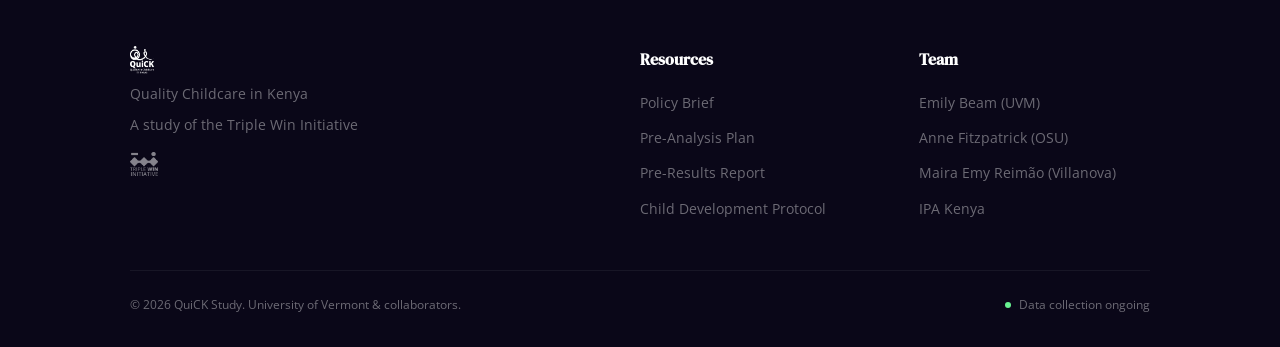
==== commit 23c0f59e: "Fix logos, reorder team, add research question, update headers - Remove white pill backgrounds from " ====
--- a/index.html
+++ b/index.html
@@ -936,18 +936,22 @@
     }
     .partner-logo {
       transition: var(--transition);
+      opacity: 0.85;
+    }
+    .partner-logo:hover { opacity: 1; }
+    .partner-logo a {
+      display: block;
+    }
+    .partner-logo img {
+      height: 40px;
+      width: auto;
+    }
+    .partner-logo-boxed {
       background: rgba(255,255,255,0.92);
       border-radius: 10px;
-      padding: 12px 20px;
-    }
-    .partner-logo:hover { background: rgba(255,255,255,1); }
-    .partner-logo a {
-      display: block;
-    }
-    .partner-logo img {
-      height: 36px;
-      width: auto;
-    }
+      padding: 10px 16px;
+    }
+    .partner-logo-boxed:hover { background: rgba(255,255,255,1); }
     .partner-divider {
       width: 1px;
       height: 30px;
@@ -1170,7 +1174,7 @@
   <section class="problem" id="problem">
     <div class="container">
       <div class="problem-header">
-        <h2 class="section-title">Childcare is a barrier to women's economic participation</h2>
+        <h2 class="section-title">A childcare market stuck at low quality and low prices</h2>
         <p class="problem-intro">
           Access to high-quality paid childcare is central to advancing women's economic and social agency while also promoting child development. But in Kenya's informal settlements, the childcare market sits at an equilibrium of low prices and low quality — where parents have limited willingness to pay and profitability is low. The market isn't fixing itself because quality is hard to observe and providers lack support to improve.
         </p>
@@ -1290,8 +1294,8 @@
   <section class="questions" id="research">
     <div class="container">
       <h2 class="section-title">Research Questions</h2>
-      <p class="section-subtitle" style="margin-bottom: 0.5rem;">
-        Pre-registered hypotheses from our pre-analysis plan, spanning both the childcare and microentrepreneurship literatures.
+      <p class="section-subtitle" style="margin-bottom: 1.5rem;">
+        Can a social-franchising model improve childcare quality and market functioning in settings with limited regulation? We test whether helping daycare providers improve quality also increases their revenues and enrollment, and we examine downstream effects on household labor force participation and children's development.
       </p>
 
       <div class="questions-grid">
@@ -1603,24 +1607,6 @@
         </div>
 
         <div class="team-card">
-          <img src="assets/images/team/ochieng.jpg"
-               alt="Eric Ochieng"
-               class="team-avatar">
-          <div class="team-name">Eric Ochieng</div>
-          <div class="team-role">Research Manager</div>
-          <div class="team-affil">Innovations for Poverty Action, Kenya</div>
-        </div>
-
-        <div class="team-card">
-          <img src="assets/images/team/mudaki.jpeg"
-               alt="Dorine Mudaki"
-               class="team-avatar">
-          <div class="team-name">Dorine Mudaki</div>
-          <div class="team-role">Research Associate</div>
-          <div class="team-affil">Innovations for Poverty Action, Kenya</div>
-        </div>
-
-        <div class="team-card">
           <img src="assets/images/team/vinka.png"
                alt="Miryana Vinka Dayanti"
                class="team-avatar">
@@ -1632,9 +1618,27 @@
         </div>
 
         <div class="team-card">
+          <img src="assets/images/team/mudaki.jpeg"
+               alt="Dorine Mudaki"
+               class="team-avatar">
+          <div class="team-name">Dorine Mudaki</div>
+          <div class="team-role">Research Associate</div>
+          <div class="team-affil">Innovations for Poverty Action, Kenya</div>
+        </div>
+
+        <div class="team-card">
           <div class="team-avatar-placeholder" style="width:120px;height:120px;border-radius:50%;background:var(--color-bg-card);border:2px solid var(--color-gold-40);display:flex;align-items:center;justify-content:center;margin:0 auto;font-size:2.4rem;color:var(--color-gold);">EK</div>
           <div class="team-name">Eunice Kioko</div>
           <div class="team-role">Associate Research Manager</div>
+          <div class="team-affil">Innovations for Poverty Action, Kenya</div>
+        </div>
+
+        <div class="team-card">
+          <img src="assets/images/team/ochieng.jpg"
+               alt="Eric Ochieng"
+               class="team-avatar">
+          <div class="team-name">Eric Ochieng</div>
+          <div class="team-role">Research Manager</div>
           <div class="team-affil">Innovations for Poverty Action, Kenya</div>
         </div>
 
@@ -1692,7 +1696,7 @@
             <img src="assets/images/funders/lego.svg" alt="LEGO Foundation">
           </a>
         </div>
-        <div class="partner-logo">
+        <div class="partner-logo partner-logo-boxed">
           <a href="https://www.hiltonfoundation.org/" target="_blank" rel="noopener" aria-label="Hilton Foundation">
             <img src="assets/images/funders/hilton.svg" alt="Hilton Foundation">
           </a>
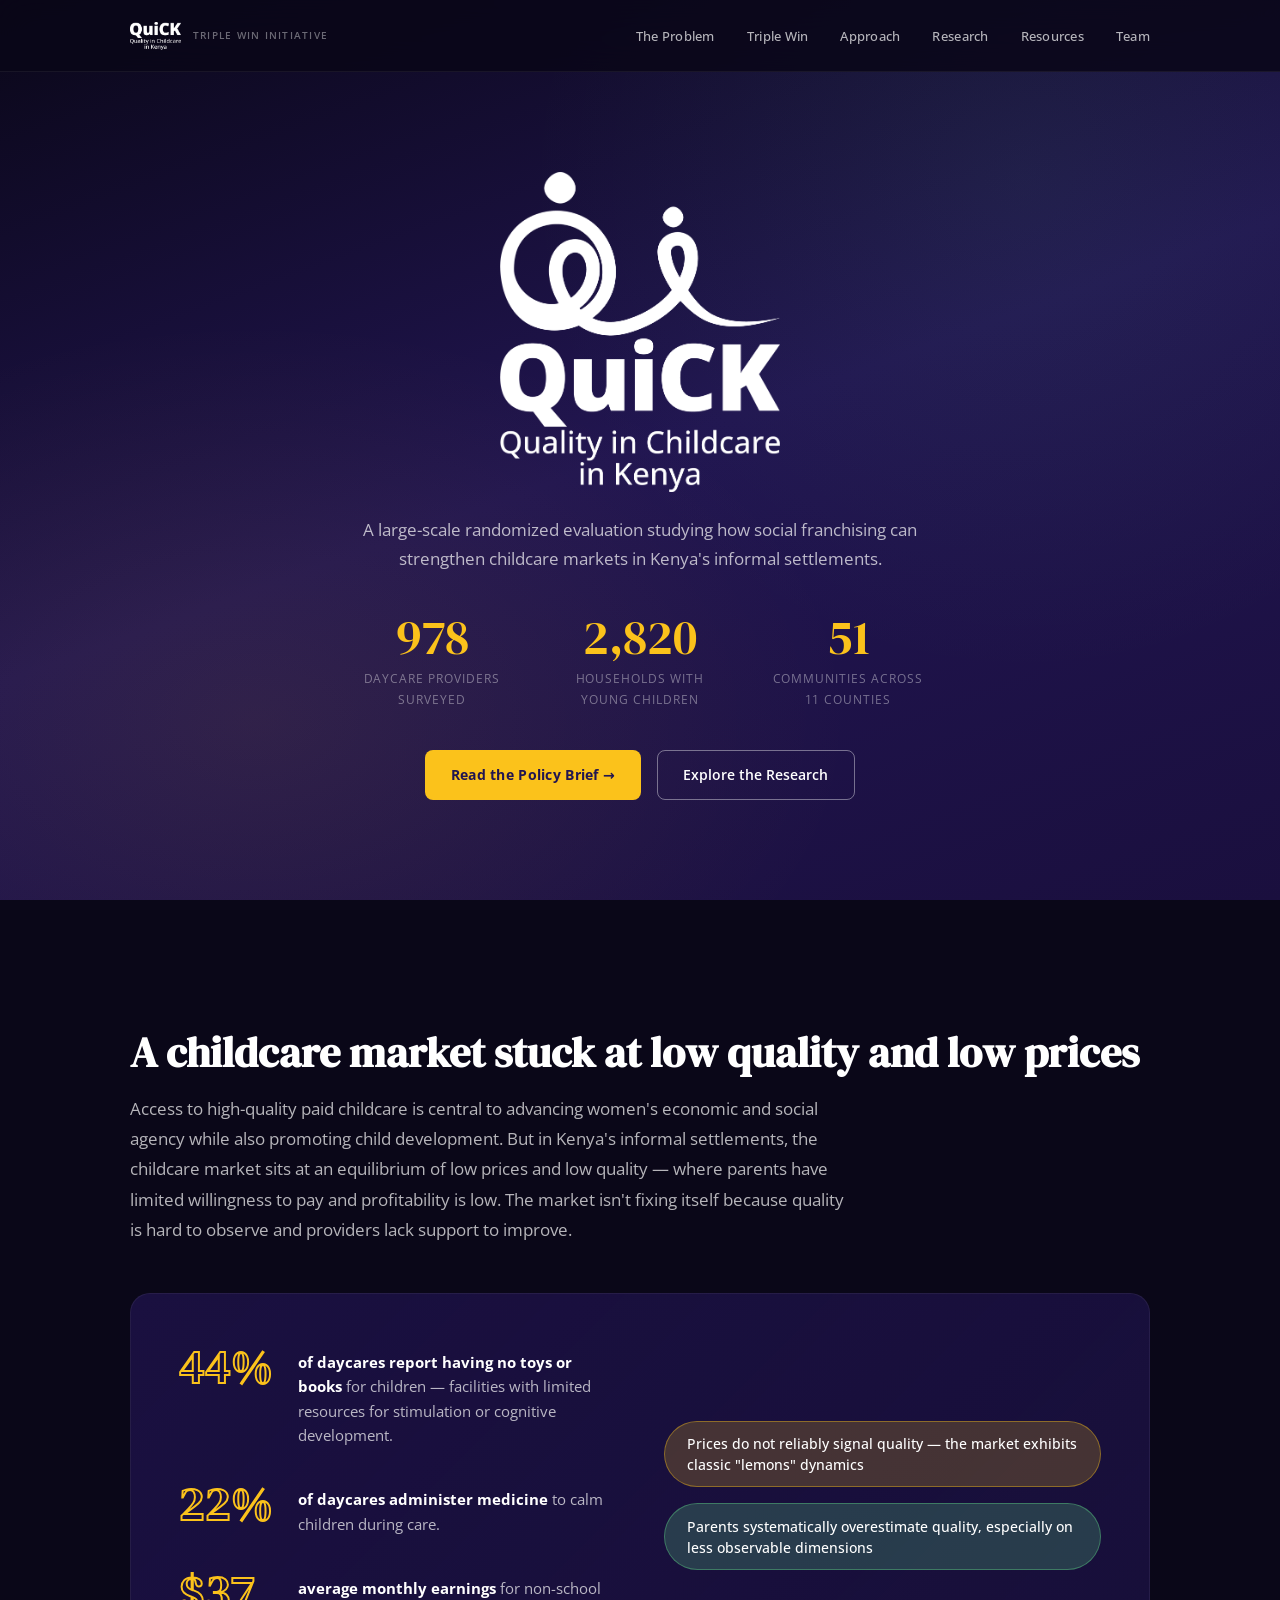
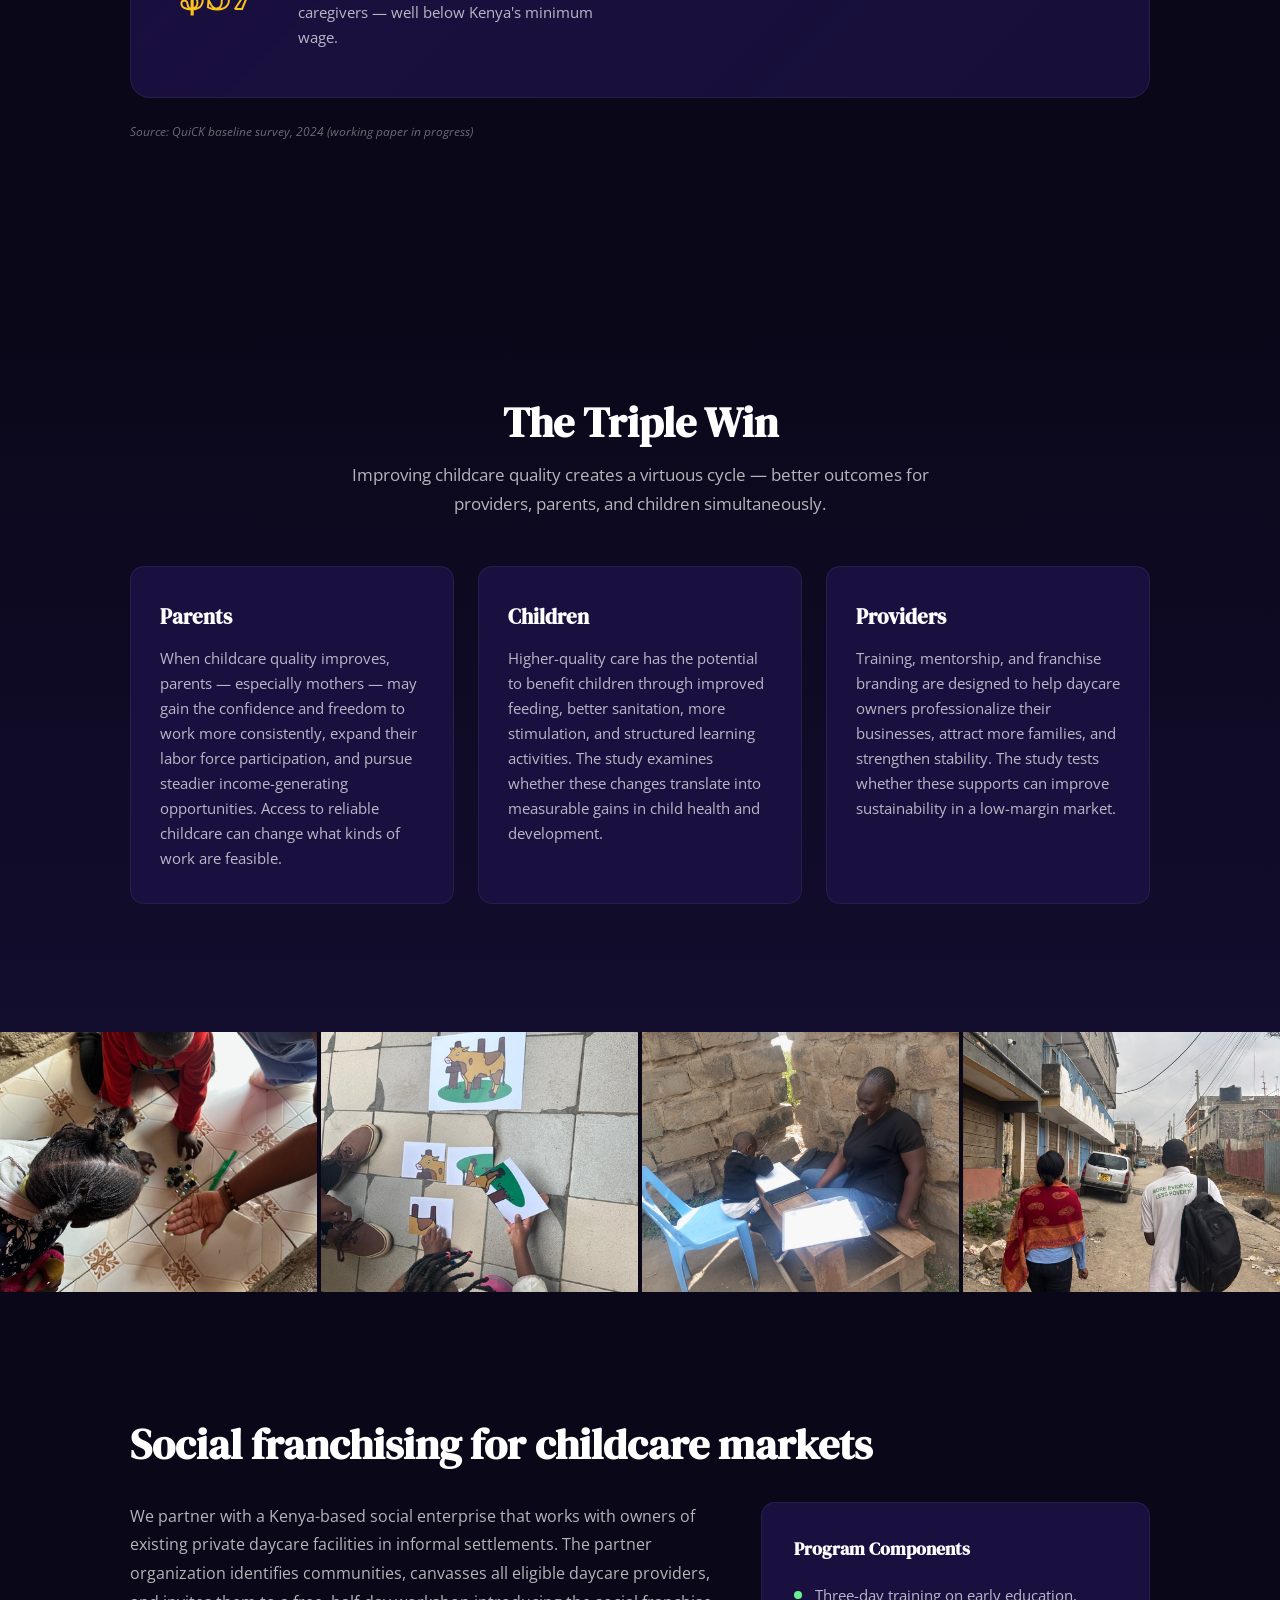
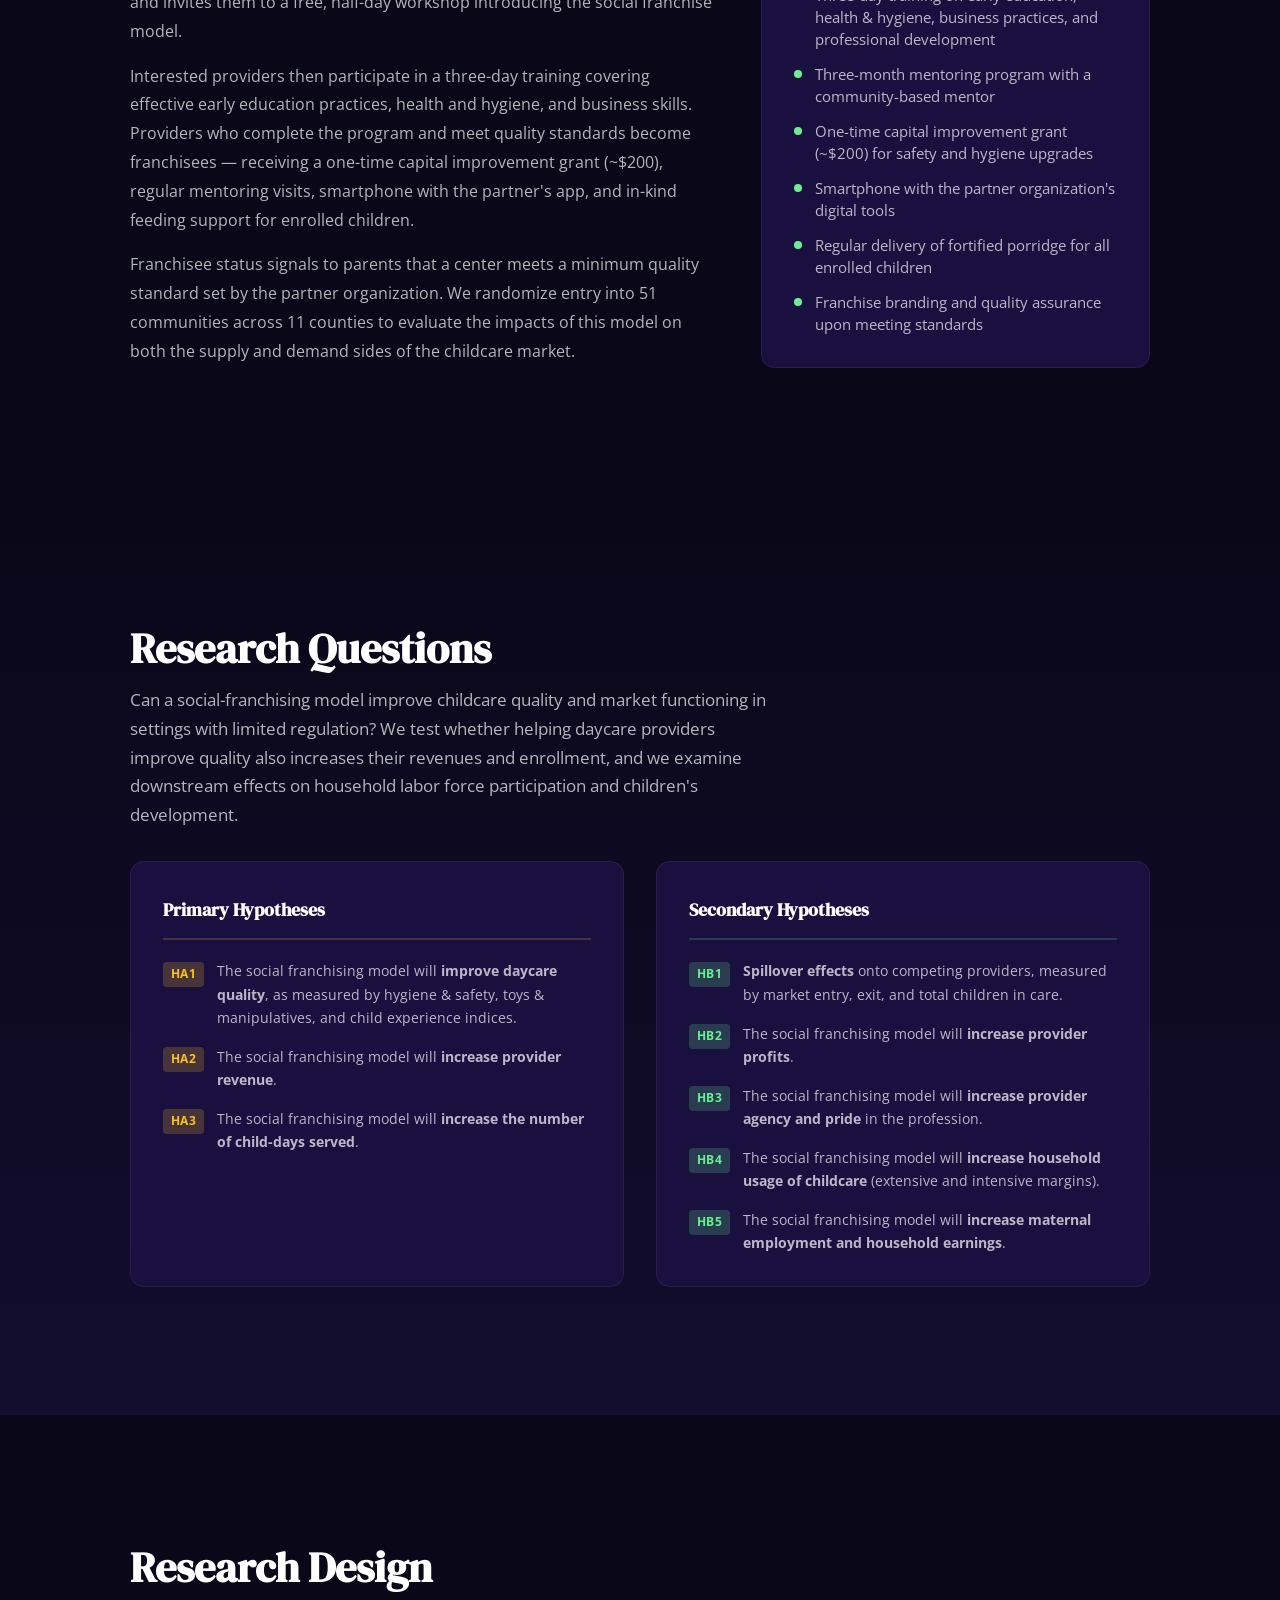
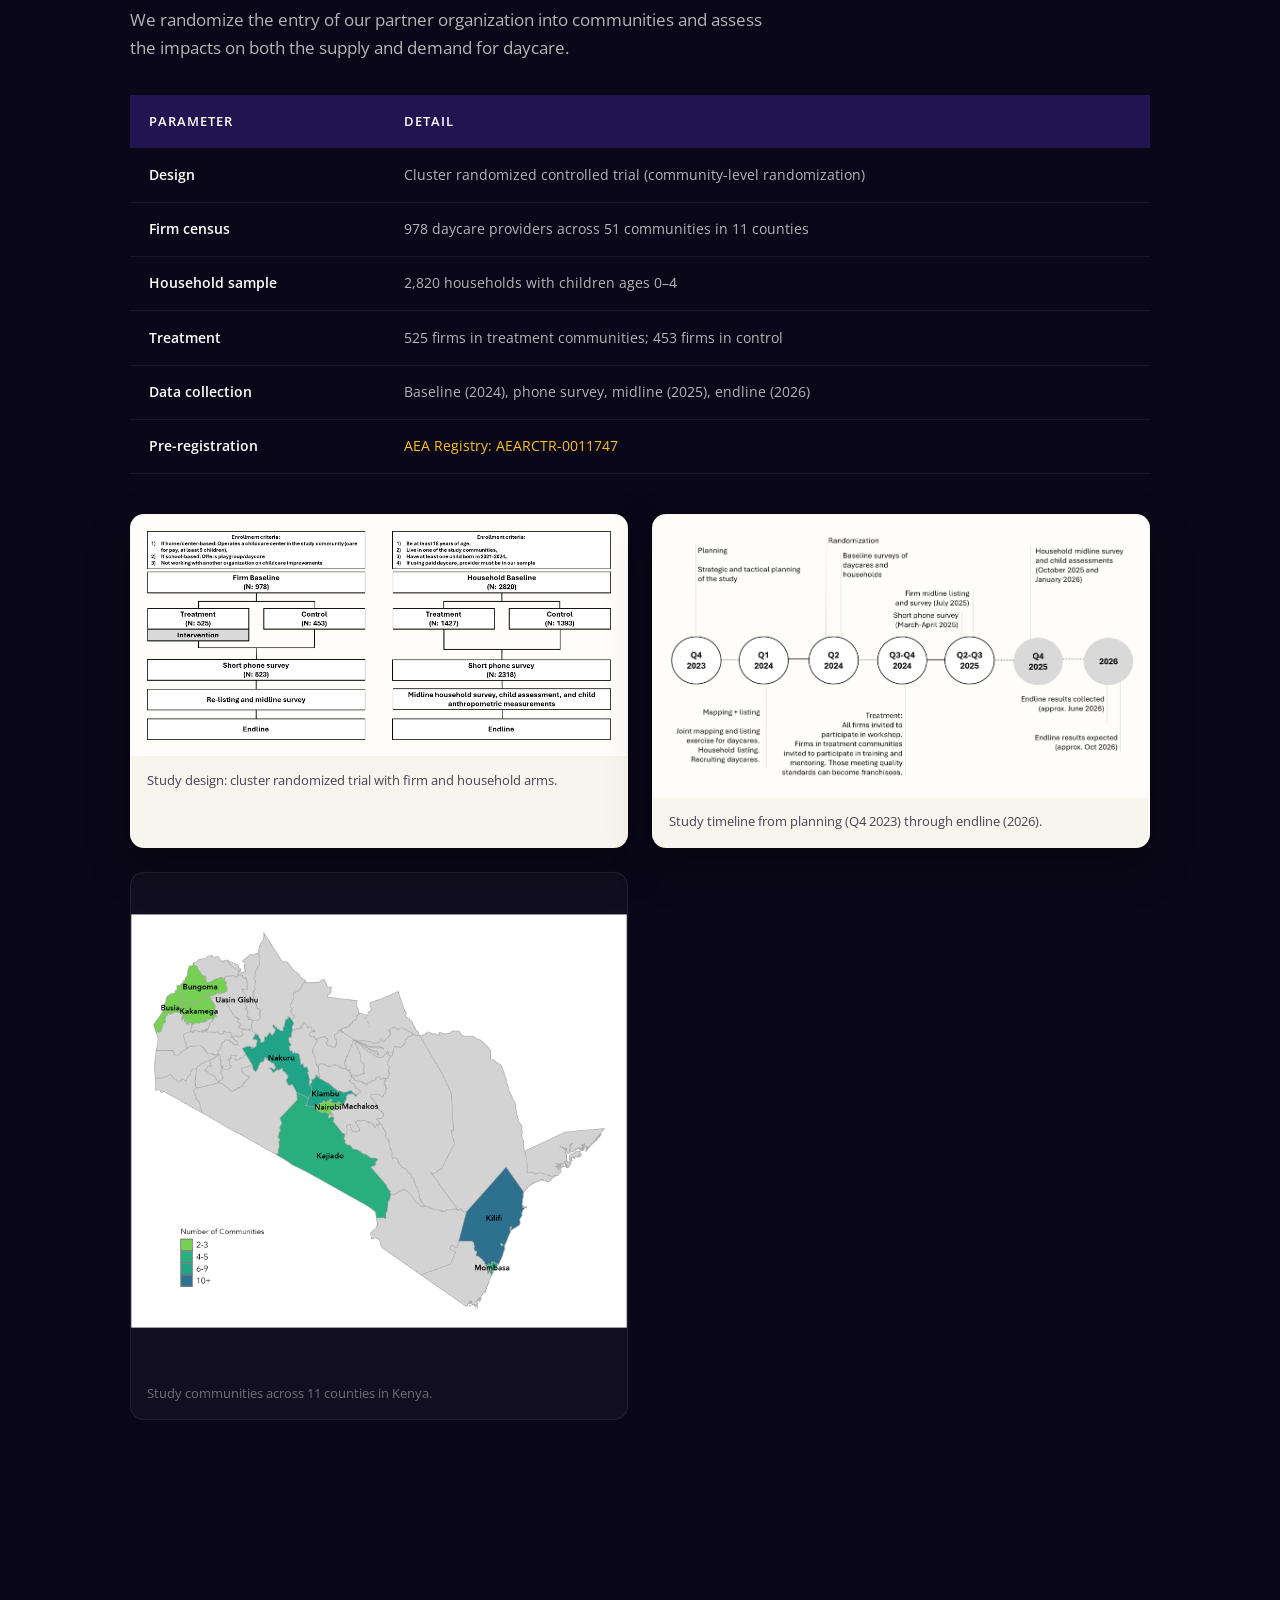
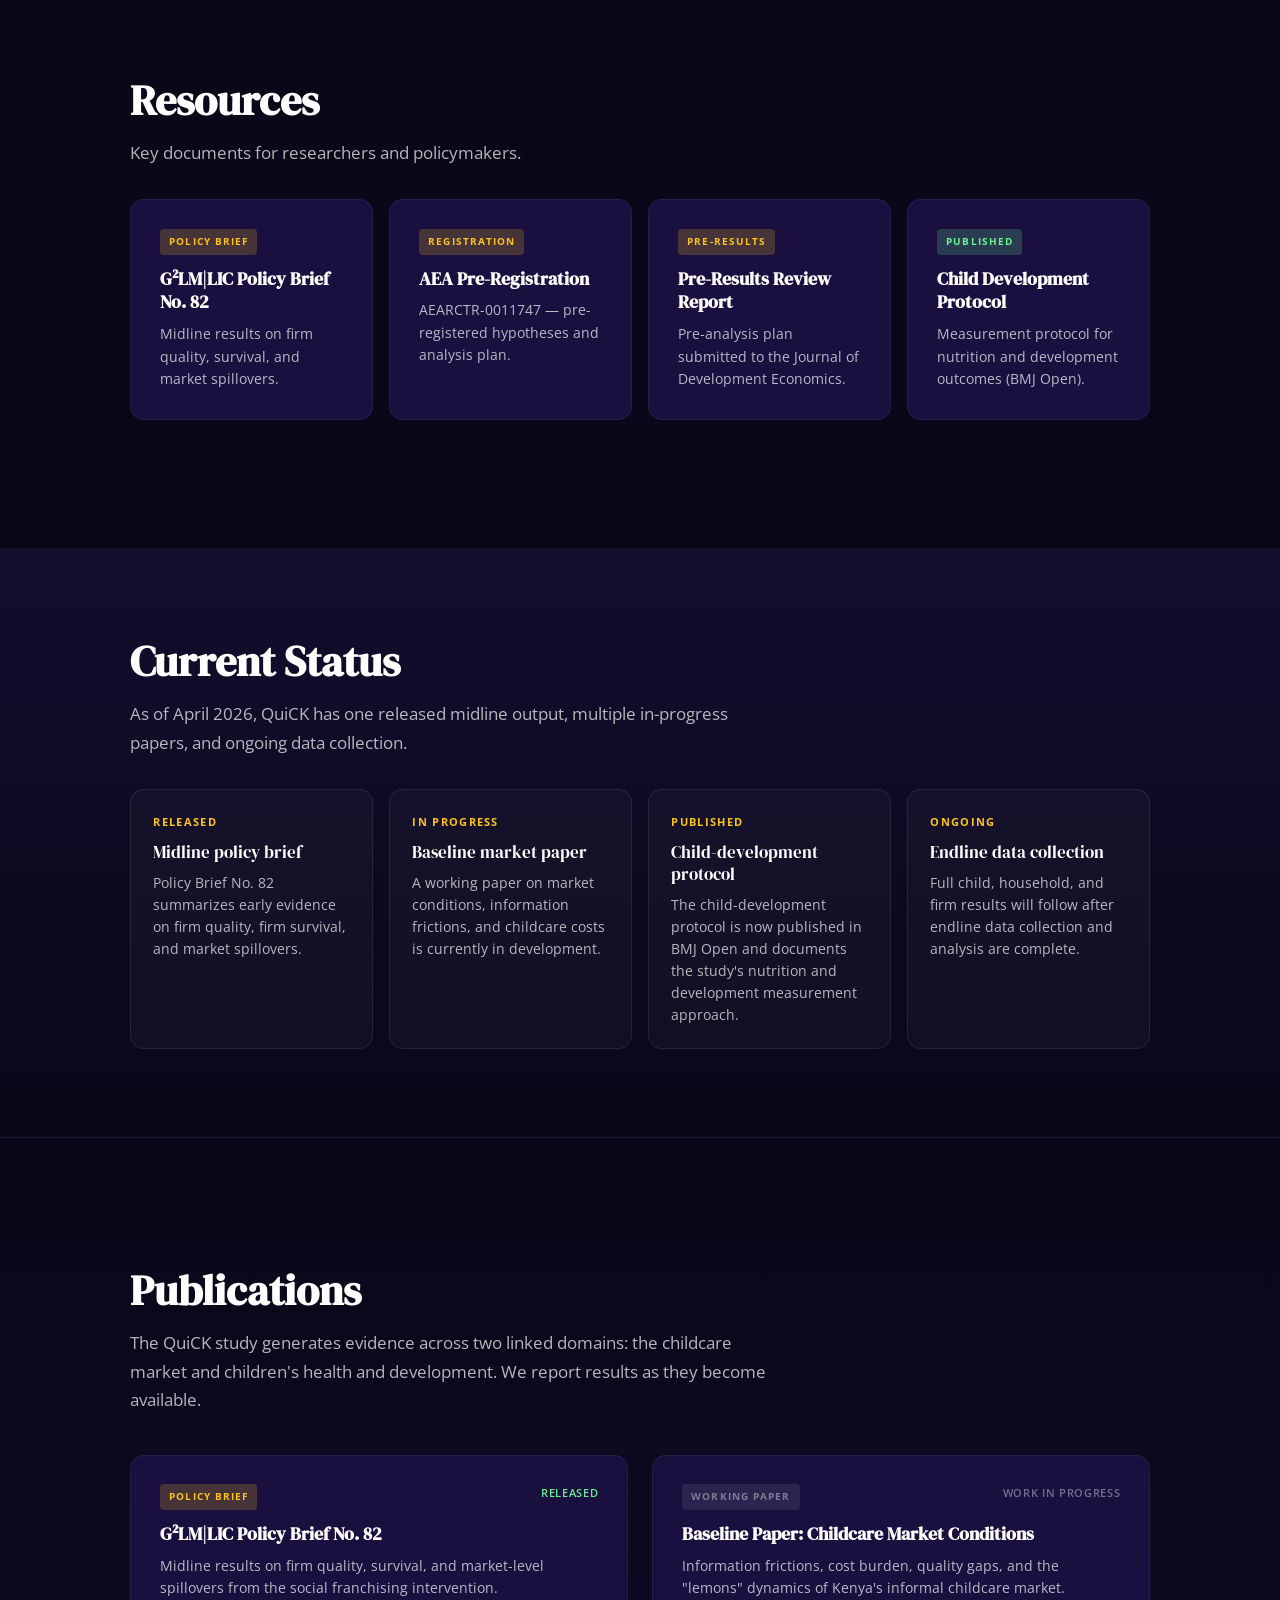
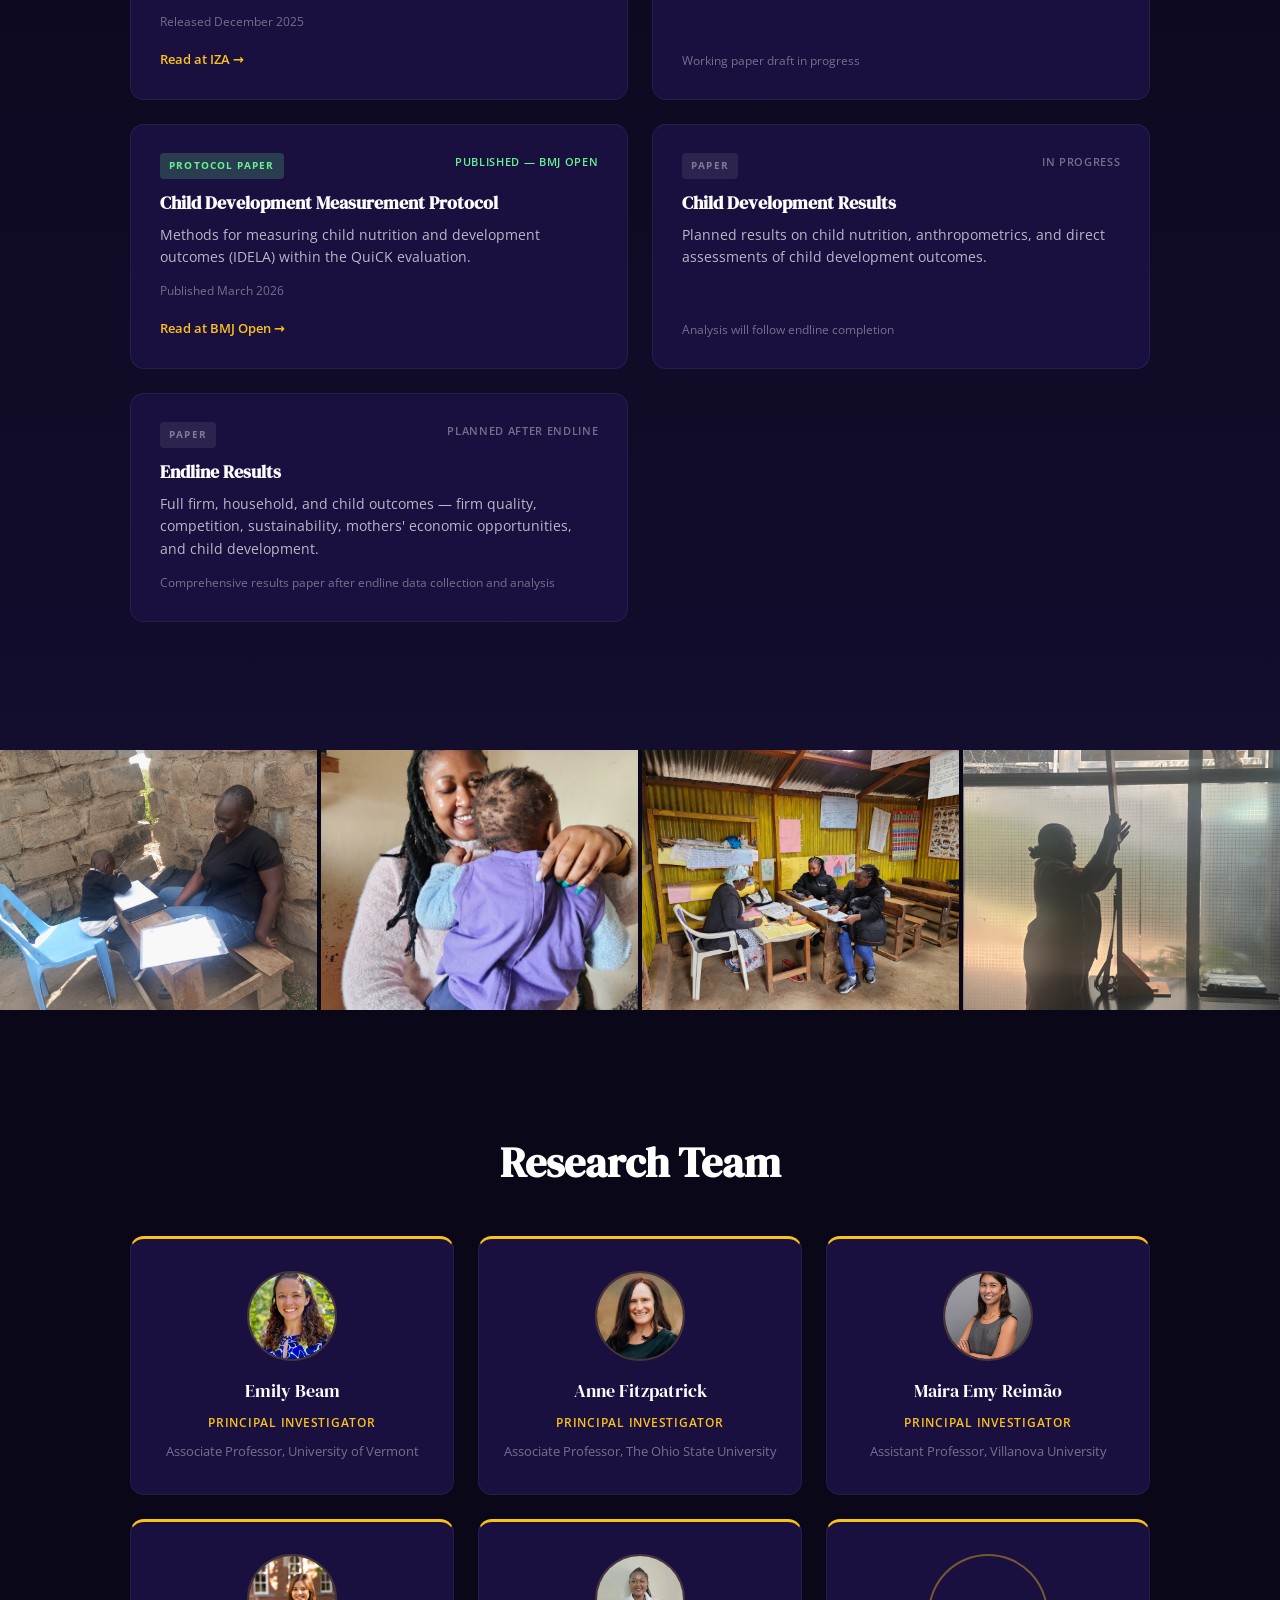
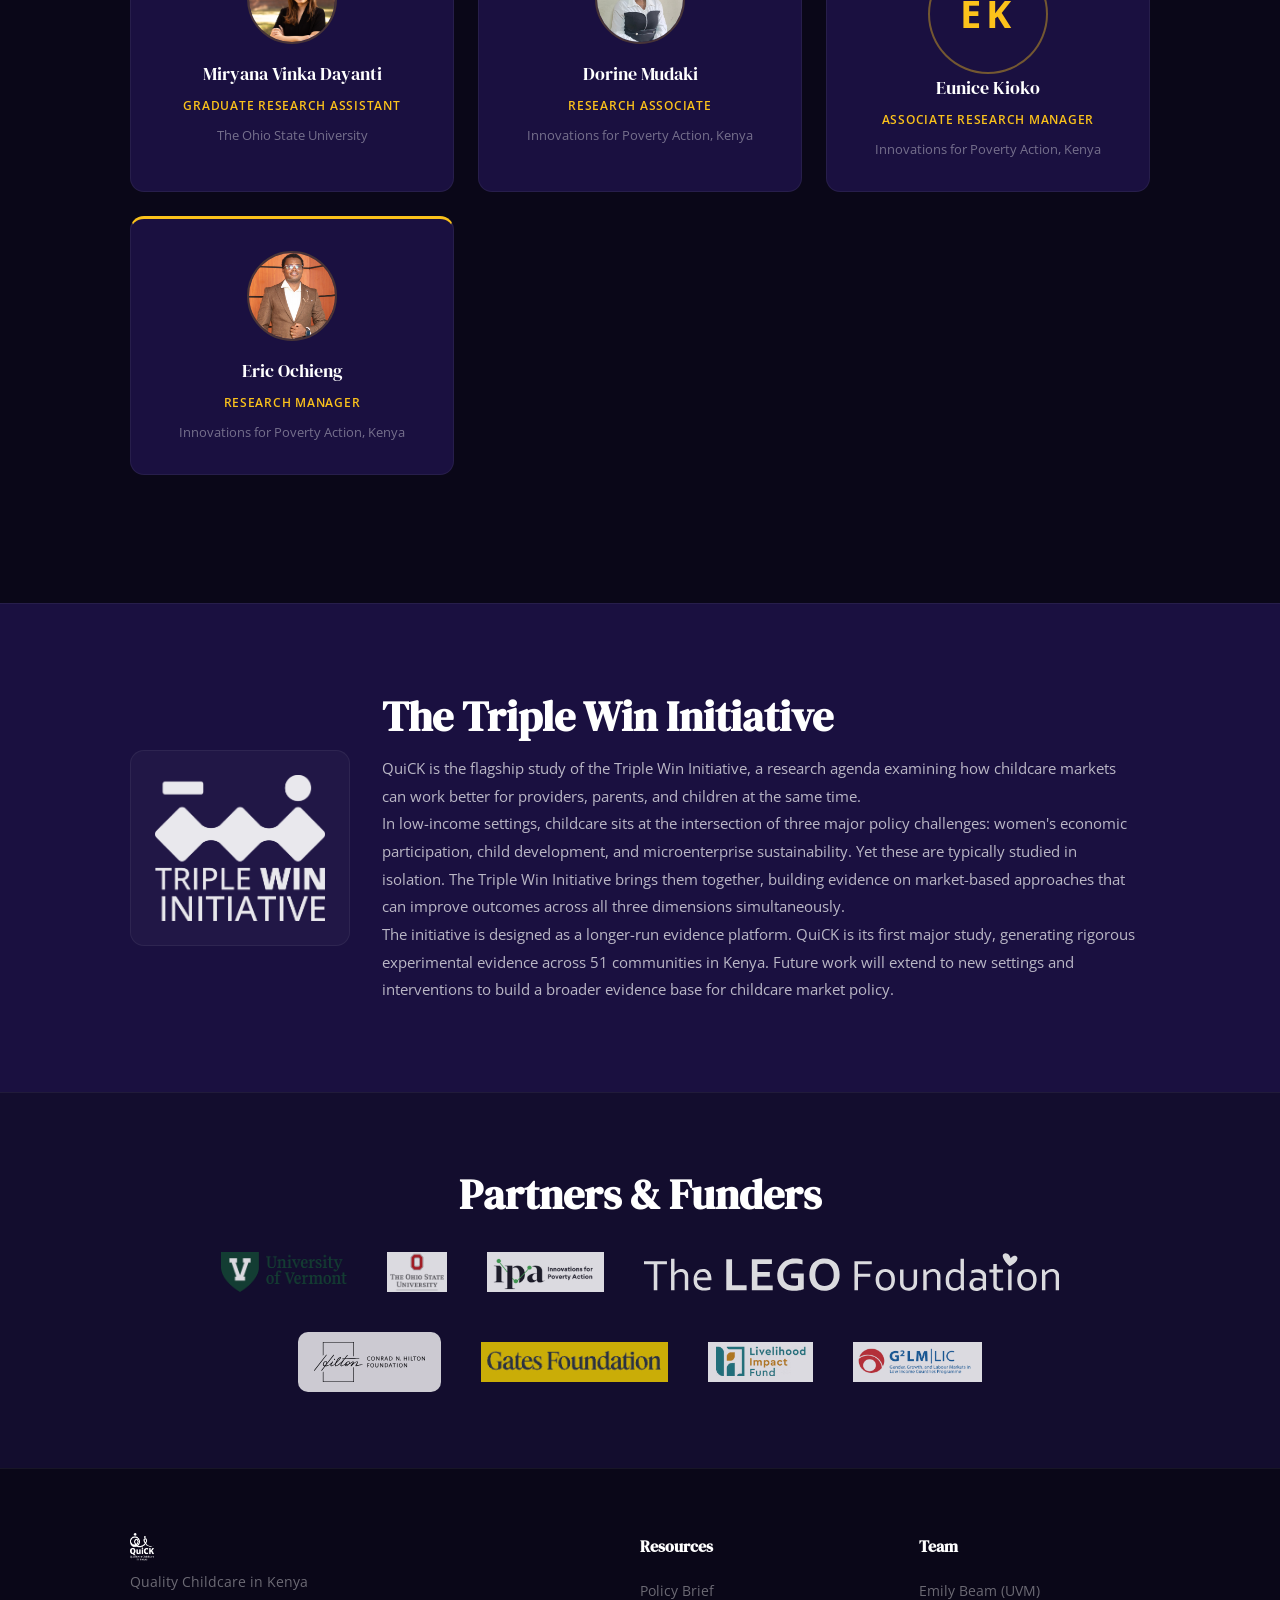
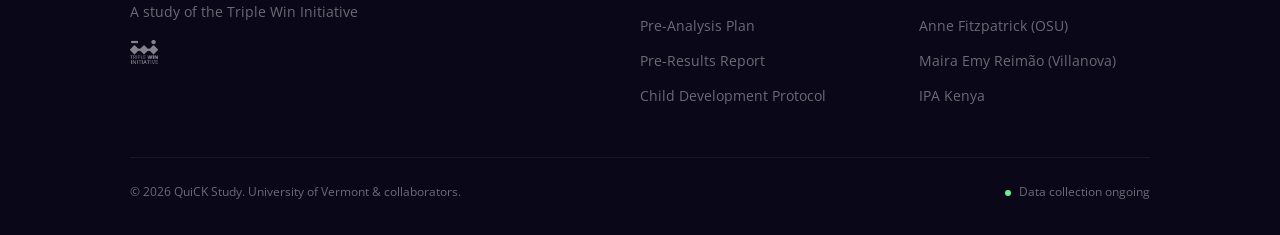
==== commit 571bfc67: "Remove hero tagline for cleaner, study-centered header Co-Authored-By: Claude Opus 4.6 (1M context) " ====
--- a/index.html
+++ b/index.html
@@ -1137,8 +1137,6 @@
       <img src="assets/logos/quick-white-logo.png"
            alt="QuiCK — Quality Childcare in Kenya"
            class="hero-logo">
-
-      <h1 class="hero-tagline">Providers, parents, children — a childcare market that works for all three.</h1>
 
       <p class="hero-sub">
         A large-scale randomized evaluation studying how social franchising can strengthen childcare markets in Kenya's informal settlements.
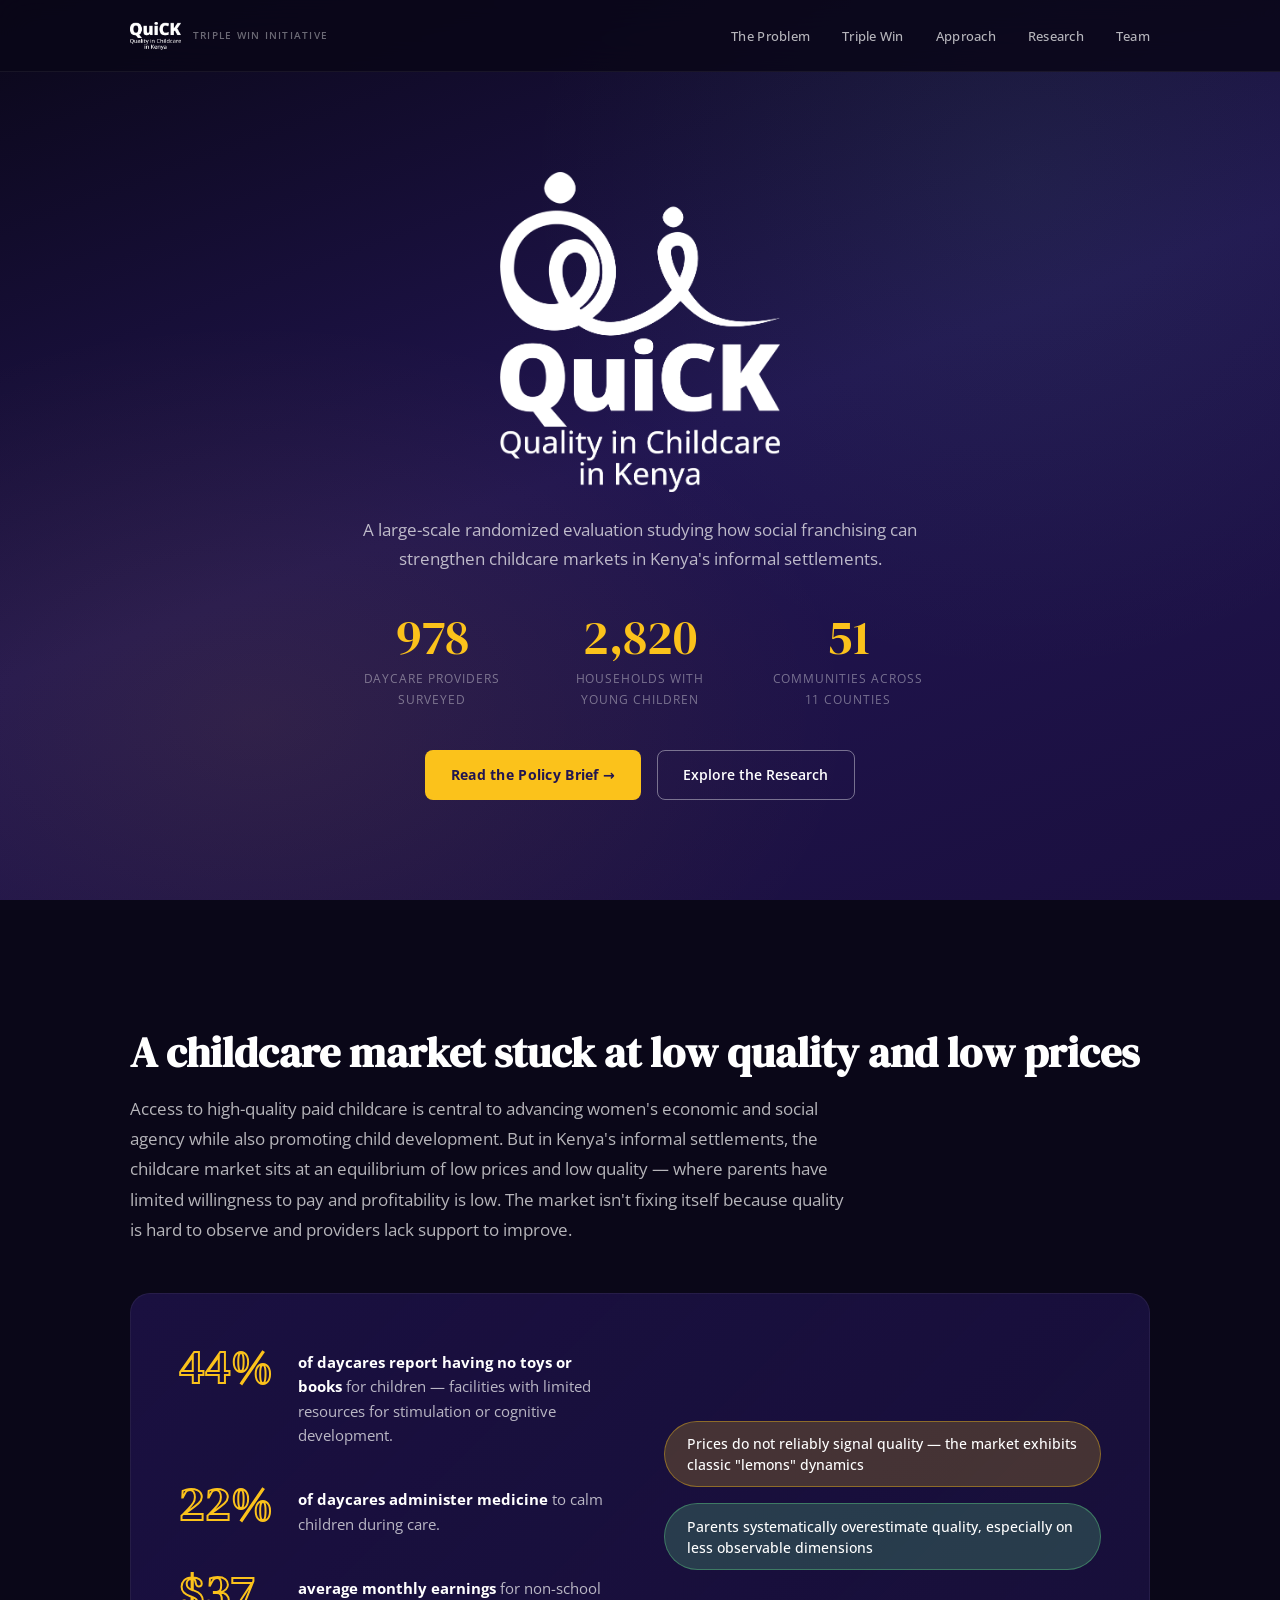
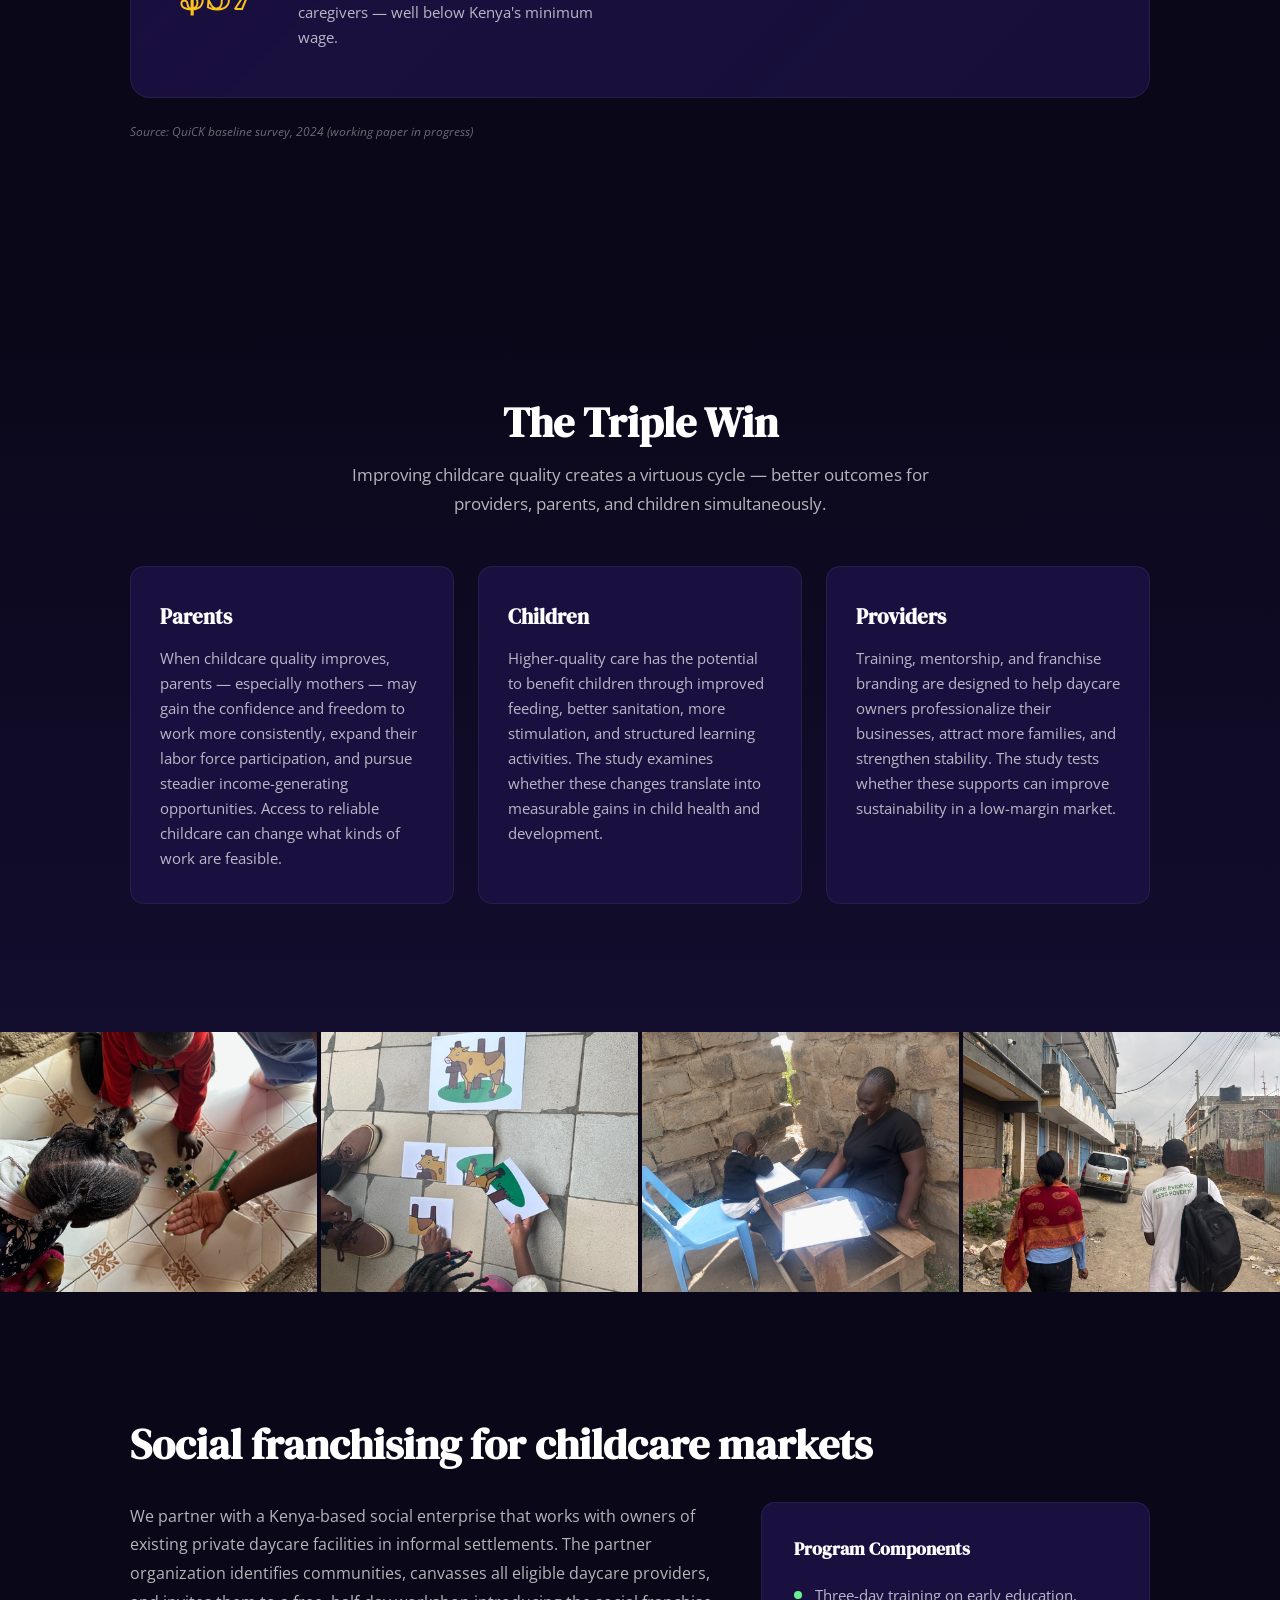
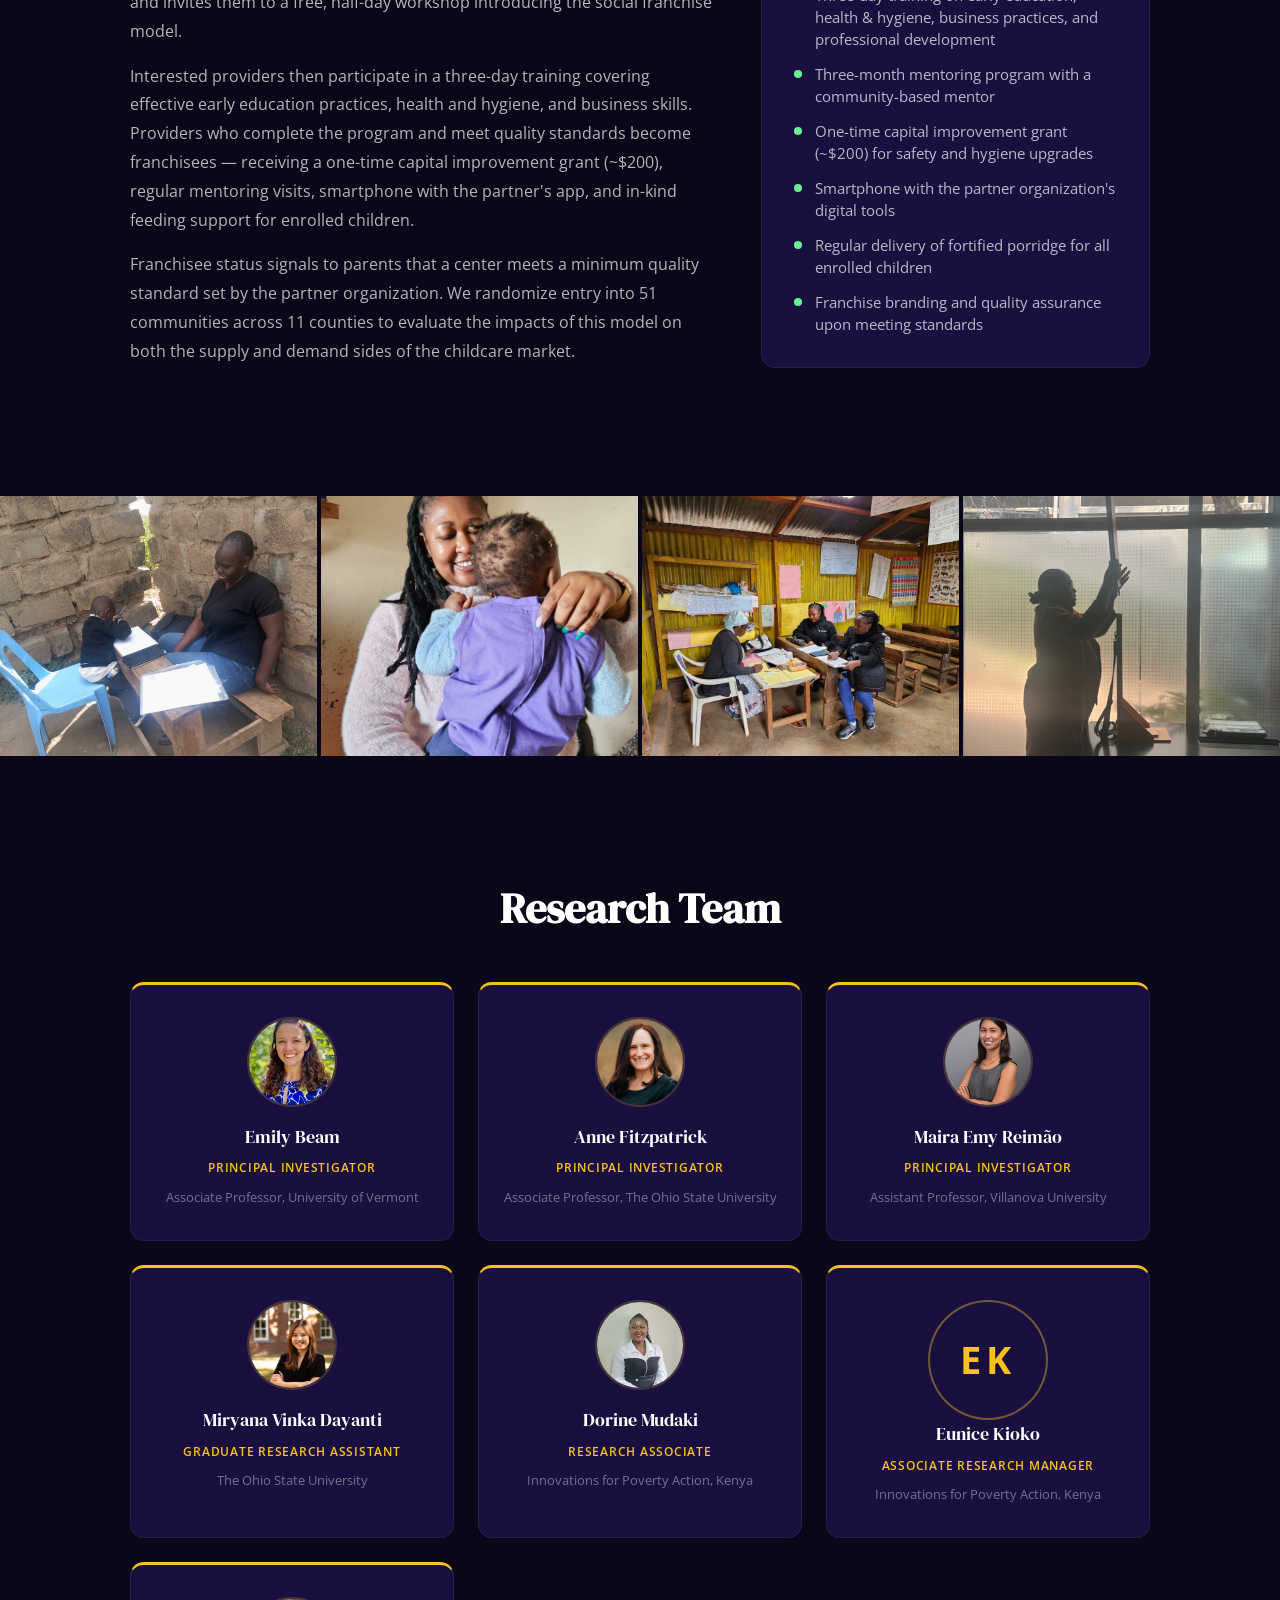
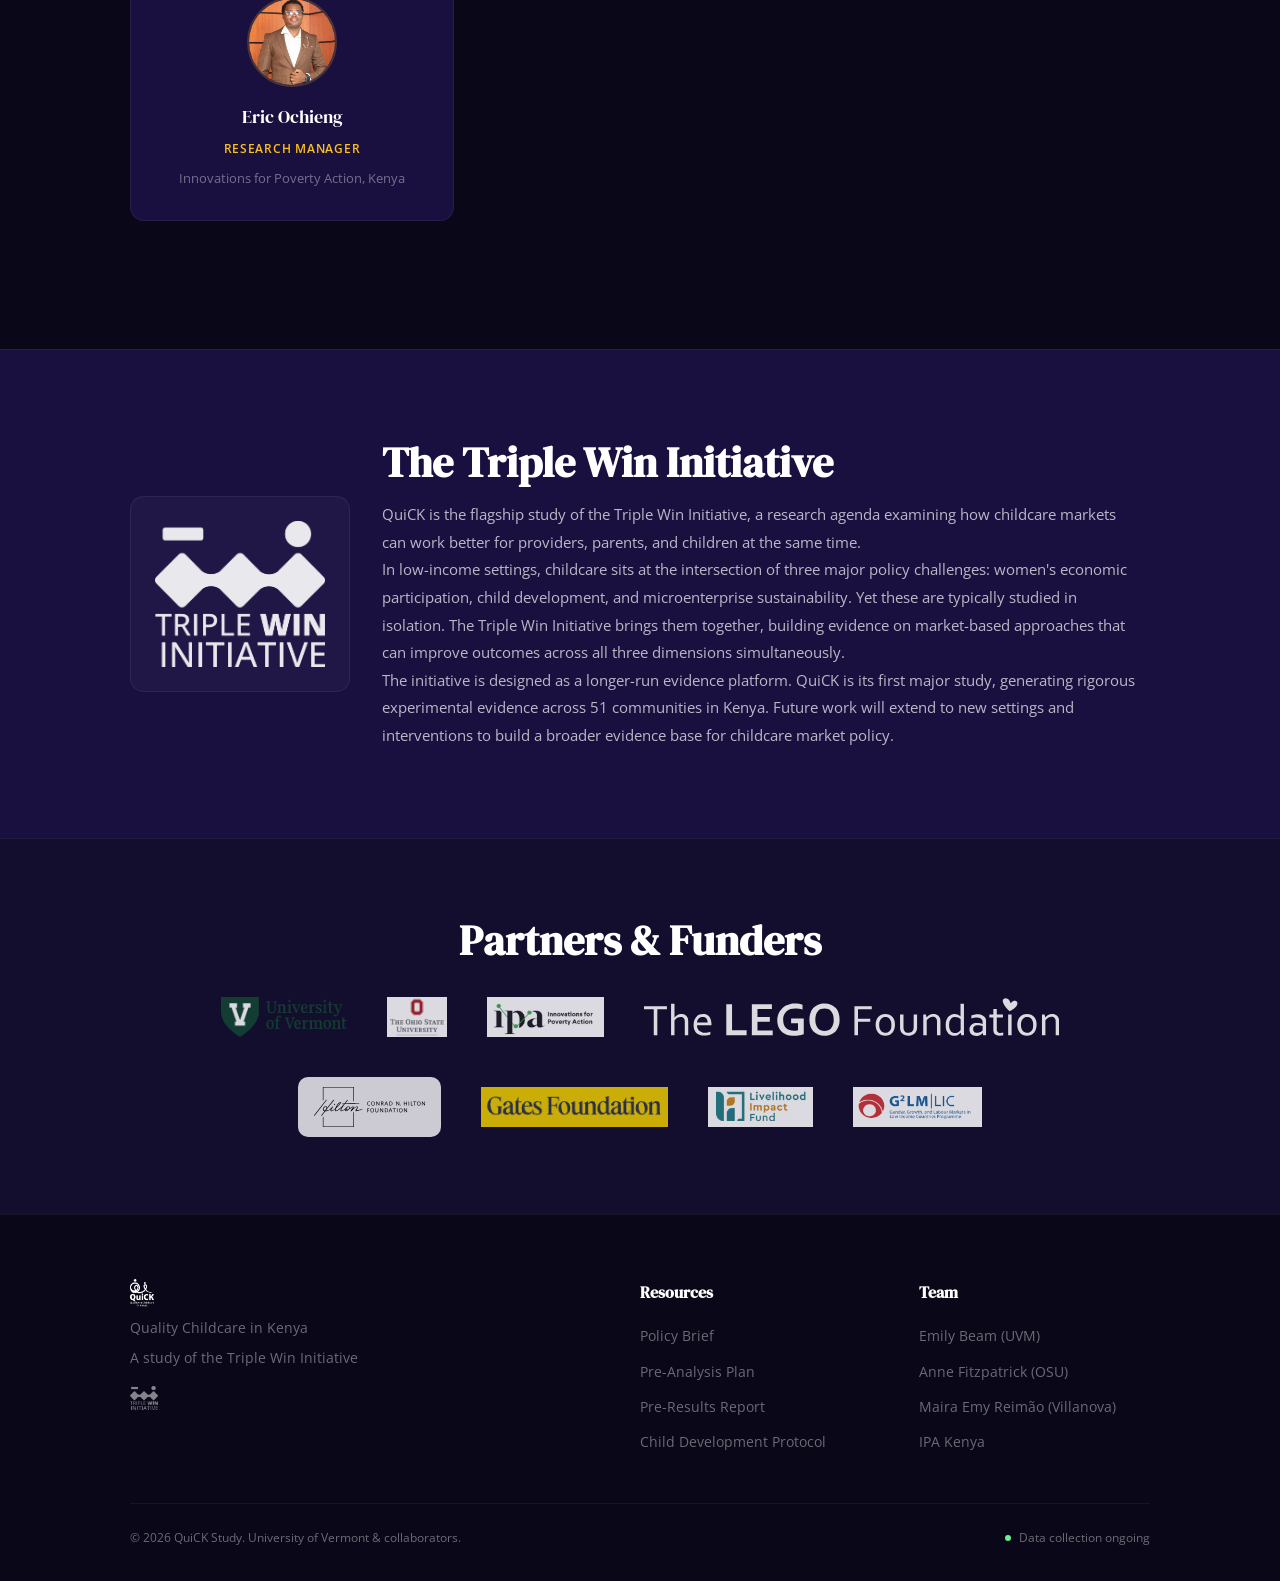
==== commit da152a0e: "Split into two pages: main (public) + research (academic) Main page now: Hero, Problem, Triple Win, " ====
--- a/index.html
+++ b/index.html
@@ -11,1099 +11,7 @@
   <link rel="preconnect" href="https://fonts.gstatic.com" crossorigin />
   <link href="https://fonts.googleapis.com/css2?family=DM+Serif+Display:ital@0;1&family=Open+Sans:ital,wght@0,300;0,400;0,500;0,600;0,700;1,400&display=swap" rel="stylesheet" />
 
-  <style>
-    /* ===========================
-       CSS CUSTOM PROPERTIES
-    =========================== */
-    :root {
-      --color-bg-deep:     #0a0718;
-      --color-bg-mid:      #130d2e;
-      --color-bg-card:     #1a1040;
-      --color-purple:      #211551;
-      --color-gold:        #FBC21B;
-      --color-mint:        #68F191;
-      --color-white:       #ffffff;
-      --color-white-70:    rgba(255,255,255,0.70);
-      --color-white-40:    rgba(255,255,255,0.40);
-      --color-gold-20:     rgba(251,194,27,0.20);
-      --color-gold-40:     rgba(251,194,27,0.40);
-      --color-mint-20:     rgba(104,241,145,0.20);
-
-      --font-display:      'DM Serif Display', Georgia, serif;
-      --font-body:         'Open Sans', system-ui, sans-serif;
-
-      --nav-height:        72px;
-      --section-pad:       clamp(80px, 10vw, 140px);
-      --container-max:     1140px;
-      --container-pad:     clamp(20px, 5vw, 60px);
-
-      --radius-sm:         8px;
-      --radius-md:         14px;
-      --radius-lg:         20px;
-
-      --shadow-card:       0 4px 30px rgba(0,0,0,0.35);
-      --transition:        all 0.35s cubic-bezier(.4,0,.2,1);
-    }
-
-    /* ===========================
-       RESET & BASE
-    =========================== */
-    *, *::before, *::after { box-sizing: border-box; margin: 0; padding: 0; }
-    html { scroll-behavior: smooth; scroll-padding-top: var(--nav-height); }
-    body {
-      font-family: var(--font-body);
-      background: var(--color-bg-deep);
-      color: var(--color-white-70);
-      line-height: 1.7;
-      -webkit-font-smoothing: antialiased;
-    }
-    img { max-width: 100%; display: block; }
-    a { color: var(--color-gold); text-decoration: none; transition: var(--transition); }
-    a:hover { color: var(--color-mint); }
-
-    .container {
-      max-width: var(--container-max);
-      margin: 0 auto;
-      padding: 0 var(--container-pad);
-    }
-
-    /* ===========================
-       SECTION UTILITIES
-    =========================== */
-    .section-label {
-      font-family: var(--font-body);
-      font-size: 0.7rem;
-      font-weight: 700;
-      letter-spacing: 0.18em;
-      text-transform: uppercase;
-      color: var(--color-gold);
-      margin-bottom: 0.6rem;
-    }
-    .section-title {
-      font-family: var(--font-display);
-      font-size: clamp(1.8rem, 4vw, 2.6rem);
-      color: var(--color-white);
-      line-height: 1.2;
-      margin-bottom: 0.8rem;
-    }
-    .section-subtitle {
-      font-size: 1.05rem;
-      color: var(--color-white-70);
-      max-width: 640px;
-      line-height: 1.7;
-    }
-
-    /* ===========================
-       NAVIGATION
-    =========================== */
-    .nav {
-      position: fixed;
-      top: 0; left: 0; right: 0;
-      height: var(--nav-height);
-      background: rgba(10,7,24,0.85);
-      backdrop-filter: blur(16px);
-      -webkit-backdrop-filter: blur(16px);
-      z-index: 1000;
-      border-bottom: 1px solid rgba(255,255,255,0.06);
-    }
-    .nav .container {
-      display: flex;
-      align-items: center;
-      height: 100%;
-      justify-content: space-between;
-      position: relative;
-    }
-    .nav-logo {
-      display: flex;
-      align-items: center;
-      gap: 12px;
-      text-decoration: none;
-    }
-    .nav-logo img {
-      height: 36px;
-      width: auto;
-    }
-    .nav-logo-text {
-      font-family: var(--font-body);
-      font-size: 0.65rem;
-      font-weight: 600;
-      letter-spacing: 0.12em;
-      text-transform: uppercase;
-      color: var(--color-white-40);
-    }
-    .nav-links {
-      display: flex;
-      gap: 2rem;
-      list-style: none;
-      align-items: center;
-    }
-    .nav-links a {
-      font-size: 0.82rem;
-      font-weight: 500;
-      color: var(--color-white-70);
-      letter-spacing: 0.02em;
-      transition: var(--transition);
-    }
-    .nav-links a:hover { color: var(--color-white); }
-    .nav-links.open { display: flex; }
-    .nav-cta {
-      background: var(--color-gold);
-      color: var(--color-purple) !important;
-      padding: 0.45rem 1.1rem;
-      border-radius: 6px;
-      font-weight: 700;
-      font-size: 0.78rem;
-      letter-spacing: 0.04em;
-    }
-    .nav-cta:hover {
-      background: var(--color-mint);
-      color: var(--color-purple) !important;
-    }
-
-    /* Mobile nav toggle */
-    .nav-toggle { display: none; background: none; border: none; cursor: pointer; padding: 8px; }
-    .nav-toggle span { display: block; width: 22px; height: 2px; background: var(--color-white-70); margin: 5px 0; transition: var(--transition); }
-
-    /* ===========================
-       HERO
-    =========================== */
-    .hero {
-      position: relative;
-      min-height: 100vh;
-      display: flex;
-      align-items: center;
-      padding-top: var(--nav-height);
-      overflow: hidden;
-      background: linear-gradient(160deg, var(--color-bg-deep) 0%, var(--color-purple) 50%, #1a0f3e 100%);
-    }
-    .hero::before {
-      content: '';
-      position: absolute;
-      inset: 0;
-      background:
-        radial-gradient(ellipse 600px 400px at 20% 80%, rgba(251,194,27,0.08), transparent),
-        radial-gradient(ellipse 500px 500px at 80% 20%, rgba(104,241,145,0.06), transparent);
-      pointer-events: none;
-    }
-    .hero .container {
-      position: relative;
-      z-index: 2;
-      display: flex;
-      flex-direction: column;
-      align-items: center;
-      text-align: center;
-      padding-top: 4rem;
-      padding-bottom: 4rem;
-    }
-    .hero-logo {
-      max-width: 280px;
-      margin-bottom: 1.5rem;
-    }
-    .hero-tagline {
-      font-family: var(--font-display);
-      font-size: clamp(1.6rem, 4.5vw, 2.8rem);
-      color: var(--color-white);
-      line-height: 1.25;
-      max-width: 700px;
-      margin-bottom: 1rem;
-    }
-    .hero-sub {
-      font-size: 1.05rem;
-      color: var(--color-white-70);
-      max-width: 560px;
-      margin-bottom: 2.5rem;
-      line-height: 1.7;
-    }
-    .hero-stats {
-      display: flex;
-      gap: 3rem;
-      margin-bottom: 2.5rem;
-      flex-wrap: wrap;
-      justify-content: center;
-    }
-    .hero-stat {
-      text-align: center;
-    }
-    .hero-stat-number {
-      font-family: var(--font-display);
-      font-size: clamp(2rem, 5vw, 3rem);
-      color: var(--color-gold);
-      line-height: 1;
-    }
-    .hero-stat-label {
-      font-size: 0.78rem;
-      color: var(--color-white-40);
-      margin-top: 0.4rem;
-      text-transform: uppercase;
-      letter-spacing: 0.08em;
-      max-width: 160px;
-    }
-    .hero-buttons {
-      display: flex;
-      gap: 1rem;
-      flex-wrap: wrap;
-      justify-content: center;
-    }
-    .btn-primary {
-      display: inline-flex;
-      align-items: center;
-      gap: 0.5rem;
-      background: var(--color-gold);
-      color: var(--color-purple);
-      padding: 0.75rem 1.6rem;
-      border-radius: var(--radius-sm);
-      font-weight: 700;
-      font-size: 0.88rem;
-      letter-spacing: 0.02em;
-      transition: var(--transition);
-    }
-    .btn-primary:hover { background: var(--color-mint); color: var(--color-purple); }
-    .btn-outline {
-      display: inline-flex;
-      align-items: center;
-      gap: 0.5rem;
-      border: 1.5px solid var(--color-white-40);
-      color: var(--color-white);
-      padding: 0.75rem 1.6rem;
-      border-radius: var(--radius-sm);
-      font-weight: 600;
-      font-size: 0.88rem;
-      transition: var(--transition);
-    }
-    .btn-outline:hover { border-color: var(--color-gold); color: var(--color-gold); }
-
-    /* ===========================
-       PROBLEM SECTION
-    =========================== */
-    .problem {
-      padding: var(--section-pad) 0;
-      background: var(--color-bg-deep);
-    }
-    .problem-header {
-      margin-bottom: 3rem;
-    }
-    .problem-intro {
-      font-size: 1.05rem;
-      color: var(--color-white-70);
-      max-width: 720px;
-      line-height: 1.8;
-      margin-top: 1rem;
-    }
-
-    /* Callout — inspired by design-b's infographic style */
-    .problem-callout {
-      background: linear-gradient(135deg, var(--color-bg-card) 0%, rgba(33,21,81,0.6) 100%);
-      border-radius: var(--radius-lg);
-      padding: 3rem;
-      margin-top: 2.5rem;
-      display: grid;
-      grid-template-columns: 1fr 1fr;
-      gap: 3rem;
-      align-items: center;
-      border: 1px solid rgba(255,255,255,0.06);
-    }
-    .callout-stats {
-      display: flex;
-      flex-direction: column;
-      gap: 2rem;
-    }
-    .callout-stat {
-      display: flex;
-      align-items: flex-start;
-      gap: 1.2rem;
-    }
-    .callout-stat-number {
-      font-family: var(--font-display);
-      font-size: 3rem;
-      line-height: 1;
-      color: transparent;
-      -webkit-text-stroke: 2px var(--color-gold);
-      flex-shrink: 0;
-      min-width: 100px;
-    }
-    .callout-stat-text {
-      font-size: 0.95rem;
-      color: var(--color-white-70);
-      line-height: 1.6;
-      padding-top: 0.5rem;
-    }
-    .callout-stat-text strong {
-      color: var(--color-white);
-    }
-    .callout-facts {
-      display: flex;
-      flex-direction: column;
-      gap: 1rem;
-    }
-    .fact-chip {
-      background: var(--color-gold-20);
-      border: 1px solid var(--color-gold-40);
-      border-radius: 50px;
-      padding: 0.7rem 1.4rem;
-      font-size: 0.88rem;
-      color: var(--color-white);
-      font-weight: 500;
-      line-height: 1.5;
-    }
-    .fact-chip.mint {
-      background: var(--color-mint-20);
-      border-color: rgba(104,241,145,0.35);
-    }
-
-    /* Stat cards row */
-    .problem-stats {
-      display: grid;
-      grid-template-columns: repeat(4, 1fr);
-      gap: 1.5rem;
-      margin-top: 2.5rem;
-    }
-    .stat-card {
-      background: var(--color-bg-card);
-      border-radius: var(--radius-md);
-      padding: 1.8rem 1.5rem;
-      text-align: center;
-      border: 1px solid rgba(255,255,255,0.06);
-      transition: var(--transition);
-    }
-    .stat-card:hover {
-      border-color: var(--color-gold-40);
-      transform: translateY(-2px);
-    }
-    .stat-card-number {
-      font-family: var(--font-display);
-      font-size: 2rem;
-      color: var(--color-gold);
-      margin-bottom: 0.5rem;
-    }
-    .stat-card-label {
-      font-size: 0.82rem;
-      color: var(--color-white-70);
-      line-height: 1.5;
-    }
-    .problem-source {
-      font-size: 0.75rem;
-      color: var(--color-white-40);
-      margin-top: 1.5rem;
-      font-style: italic;
-    }
-
-    /* ===========================
-       TRIPLE WIN
-    =========================== */
-    .triple-win {
-      padding: var(--section-pad) 0;
-      background: linear-gradient(180deg, var(--color-bg-deep) 0%, var(--color-bg-mid) 100%);
-    }
-    .triple-win-header {
-      text-align: center;
-      margin-bottom: 3rem;
-    }
-    .triple-win-header .section-subtitle {
-      margin: 0 auto;
-    }
-    .win-cards {
-      display: grid;
-      grid-template-columns: repeat(3, 1fr);
-      gap: 1.5rem;
-    }
-    .win-card {
-      background: var(--color-bg-card);
-      border-radius: var(--radius-md);
-      padding: 2rem 1.8rem;
-      border: 1px solid rgba(255,255,255,0.06);
-      transition: var(--transition);
-    }
-    .win-card:hover {
-      border-color: var(--color-gold-40);
-      transform: translateY(-3px);
-    }
-    .win-card-icon {
-      width: 48px;
-      height: 48px;
-      border-radius: 12px;
-      display: flex;
-      align-items: center;
-      justify-content: center;
-      margin-bottom: 1.2rem;
-      font-size: 1.4rem;
-      font-weight: 700;
-    }
-    .win-card-icon.parents {
-      background: var(--color-gold-20);
-      color: var(--color-gold);
-    }
-    .win-card-icon.children {
-      background: var(--color-mint-20);
-      color: var(--color-mint);
-    }
-    .win-card-icon.providers {
-      background: rgba(255,255,255,0.08);
-      color: var(--color-white);
-    }
-    .win-card h3 {
-      font-family: var(--font-display);
-      font-size: 1.3rem;
-      color: var(--color-white);
-      margin-bottom: 0.7rem;
-    }
-    .win-card p {
-      font-size: 0.92rem;
-      line-height: 1.7;
-      color: var(--color-white-70);
-    }
-    .win-tags {
-      display: flex;
-      flex-wrap: wrap;
-      gap: 0.4rem;
-      margin-top: 1rem;
-    }
-    .win-tag {
-      font-size: 0.68rem;
-      font-weight: 600;
-      text-transform: uppercase;
-      letter-spacing: 0.08em;
-      padding: 0.25rem 0.65rem;
-      border-radius: 50px;
-      background: rgba(255,255,255,0.06);
-      color: var(--color-white-40);
-    }
-
-    /* ===========================
-       THE APPROACH
-    =========================== */
-    .approach {
-      padding: var(--section-pad) 0;
-      background: var(--color-bg-deep);
-    }
-    .approach-grid {
-      display: grid;
-      grid-template-columns: 3fr 2fr;
-      gap: 3rem;
-      align-items: start;
-      margin-top: 2rem;
-    }
-    .approach-text {
-      font-size: 1rem;
-      line-height: 1.8;
-      color: var(--color-white-70);
-    }
-    .approach-text p + p {
-      margin-top: 1rem;
-    }
-    .approach-components {
-      background: var(--color-bg-card);
-      border-radius: var(--radius-md);
-      padding: 2rem;
-      border: 1px solid rgba(255,255,255,0.06);
-    }
-    .approach-components h4 {
-      font-family: var(--font-display);
-      font-size: 1.1rem;
-      color: var(--color-white);
-      margin-bottom: 1.2rem;
-    }
-    .component-list {
-      list-style: none;
-      display: flex;
-      flex-direction: column;
-      gap: 0.8rem;
-    }
-    .component-list li {
-      display: flex;
-      align-items: flex-start;
-      gap: 0.8rem;
-      font-size: 0.92rem;
-      color: var(--color-white-70);
-      line-height: 1.5;
-    }
-    .component-list li::before {
-      content: '';
-      width: 8px;
-      height: 8px;
-      border-radius: 50%;
-      background: var(--color-mint);
-      flex-shrink: 0;
-      margin-top: 0.45rem;
-    }
-    .approach-image {
-      margin-top: 2.5rem;
-      border-radius: var(--radius-md);
-      overflow: hidden;
-      border: 1px solid rgba(255,255,255,0.06);
-    }
-    .approach-image img {
-      width: 100%;
-      display: block;
-    }
-
-    /* ===========================
-       RESEARCH QUESTIONS
-    =========================== */
-    .questions {
-      padding: var(--section-pad) 0;
-      background: linear-gradient(180deg, var(--color-bg-deep) 0%, var(--color-bg-mid) 100%);
-    }
-    .questions-grid {
-      display: grid;
-      grid-template-columns: 1fr 1fr;
-      gap: 2rem;
-      margin-top: 2rem;
-    }
-    .question-group {
-      background: var(--color-bg-card);
-      border-radius: var(--radius-md);
-      padding: 2rem;
-      border: 1px solid rgba(255,255,255,0.06);
-    }
-    .question-group h3 {
-      font-family: var(--font-display);
-      font-size: 1.15rem;
-      color: var(--color-white);
-      margin-bottom: 1.2rem;
-      padding-bottom: 0.8rem;
-      border-bottom: 2px solid var(--color-gold-20);
-    }
-    .question-group.secondary h3 {
-      border-bottom-color: var(--color-mint-20);
-    }
-    .question-list {
-      list-style: none;
-      display: flex;
-      flex-direction: column;
-      gap: 1rem;
-    }
-    .question-list li {
-      display: flex;
-      align-items: flex-start;
-      gap: 0.8rem;
-      font-size: 0.9rem;
-      line-height: 1.6;
-      color: var(--color-white-70);
-    }
-    .question-id {
-      font-family: var(--font-body);
-      font-weight: 700;
-      font-size: 0.72rem;
-      color: var(--color-gold);
-      background: var(--color-gold-20);
-      padding: 0.2rem 0.5rem;
-      border-radius: 4px;
-      flex-shrink: 0;
-      margin-top: 0.15rem;
-      letter-spacing: 0.04em;
-    }
-    .question-group.secondary .question-id {
-      color: var(--color-mint);
-      background: var(--color-mint-20);
-    }
-
-    /* ===========================
-       RESEARCH DESIGN
-    =========================== */
-    .design {
-      padding: var(--section-pad) 0;
-      background: var(--color-bg-deep);
-    }
-    .design-table-wrap {
-      margin-top: 2rem;
-      overflow-x: auto;
-    }
-    .design-table {
-      width: 100%;
-      border-collapse: collapse;
-      font-size: 0.9rem;
-    }
-    .design-table thead th {
-      background: var(--color-purple);
-      color: var(--color-white);
-      font-weight: 600;
-      padding: 1rem 1.2rem;
-      text-align: left;
-      font-size: 0.8rem;
-      text-transform: uppercase;
-      letter-spacing: 0.08em;
-    }
-    .design-table tbody td {
-      padding: 0.9rem 1.2rem;
-      border-bottom: 1px solid rgba(255,255,255,0.06);
-      color: var(--color-white-70);
-    }
-    .design-table tbody tr:hover td {
-      background: rgba(255,255,255,0.02);
-    }
-    .design-table tbody td:first-child {
-      font-weight: 600;
-      color: var(--color-white);
-    }
-    .design-images {
-      display: grid;
-      grid-template-columns: 1fr 1fr;
-      gap: 1.5rem;
-      margin-top: 2.5rem;
-    }
-    .figure-card {
-      border-radius: var(--radius-md);
-      overflow: hidden;
-      border: 1px solid rgba(255,255,255,0.08);
-      background: rgba(255,255,255,0.03);
-    }
-    .figure-card.light-panel {
-      background: #f8f5ee;
-      border-color: rgba(255,255,255,0.16);
-      box-shadow: 0 18px 44px rgba(0,0,0,0.28);
-    }
-    .figure-card.light-panel img {
-      background: #fffdfa;
-      padding: 1rem;
-    }
-    .figure-card img {
-      width: 100%;
-      display: block;
-    }
-    .figure-card figcaption {
-      padding: 0.9rem 1rem 1rem;
-      font-size: 0.8rem;
-      line-height: 1.5;
-      color: var(--color-white-40);
-    }
-    .figure-card.light-panel figcaption {
-      color: rgba(20, 16, 40, 0.78);
-    }
-
-    /* ===========================
-       CURRENT STATUS
-    =========================== */
-    .current-status {
-      padding: clamp(48px, 7vw, 88px) 0;
-      background: linear-gradient(180deg, var(--color-bg-mid) 0%, var(--color-bg-deep) 100%);
-      border-top: 1px solid rgba(255,255,255,0.06);
-      border-bottom: 1px solid rgba(255,255,255,0.06);
-    }
-    .status-grid {
-      display: grid;
-      grid-template-columns: repeat(4, 1fr);
-      gap: 1rem;
-      margin-top: 2rem;
-    }
-    .status-card {
-      background: rgba(255,255,255,0.03);
-      border: 1px solid rgba(255,255,255,0.08);
-      border-radius: var(--radius-md);
-      padding: 1.4rem;
-    }
-    .status-card-label {
-      font-size: 0.68rem;
-      font-weight: 700;
-      letter-spacing: 0.12em;
-      text-transform: uppercase;
-      color: var(--color-gold);
-      margin-bottom: 0.7rem;
-    }
-    .status-card-title {
-      font-family: var(--font-display);
-      font-size: 1.05rem;
-      color: var(--color-white);
-      margin-bottom: 0.5rem;
-      line-height: 1.3;
-    }
-    .status-card p {
-      font-size: 0.86rem;
-      color: var(--color-white-70);
-      line-height: 1.6;
-    }
-
-    /* ===========================
-       PHOTO STRIP
-    =========================== */
-    .photo-strip {
-      display: grid;
-      grid-template-columns: repeat(4, 1fr);
-      gap: 4px;
-      padding: 0;
-    }
-    .photo-strip img {
-      width: 100%;
-      height: 260px;
-      object-fit: cover;
-    }
-
-    /* ===========================
-       PUBLICATIONS
-    =========================== */
-    .publications {
-      padding: var(--section-pad) 0;
-      background: linear-gradient(180deg, var(--color-bg-deep) 0%, var(--color-bg-mid) 100%);
-    }
-    .pub-header {
-      margin-bottom: 2.5rem;
-    }
-    .pub-grid {
-      display: grid;
-      grid-template-columns: repeat(2, 1fr);
-      gap: 1.5rem;
-    }
-    .pub-card {
-      background: var(--color-bg-card);
-      border-radius: var(--radius-md);
-      padding: 1.8rem;
-      border: 1px solid rgba(255,255,255,0.06);
-      transition: var(--transition);
-      display: flex;
-      flex-direction: column;
-    }
-    .pub-card:hover {
-      border-color: var(--color-gold-40);
-      transform: translateY(-2px);
-    }
-    .pub-card-top {
-      display: flex;
-      justify-content: space-between;
-      align-items: flex-start;
-      margin-bottom: 0.8rem;
-    }
-    .tag {
-      font-size: 0.65rem;
-      font-weight: 700;
-      text-transform: uppercase;
-      letter-spacing: 0.1em;
-      padding: 0.25rem 0.6rem;
-      border-radius: 4px;
-      background: var(--color-gold-20);
-      color: var(--color-gold);
-    }
-    .tag.wip {
-      background: rgba(255,255,255,0.08);
-      color: var(--color-white-40);
-    }
-    .tag.forthcoming {
-      background: var(--color-mint-20);
-      color: var(--color-mint);
-    }
-    .status {
-      font-size: 0.68rem;
-      font-weight: 600;
-      color: var(--color-white-40);
-      text-transform: uppercase;
-      letter-spacing: 0.06em;
-    }
-    .status.released { color: var(--color-mint); }
-    .pub-card h3 {
-      font-family: var(--font-display);
-      font-size: 1.1rem;
-      color: var(--color-white);
-      margin-bottom: 0.5rem;
-      line-height: 1.35;
-    }
-    .pub-card p {
-      font-size: 0.88rem;
-      color: var(--color-white-70);
-      line-height: 1.6;
-      flex-grow: 1;
-    }
-    .pub-meta {
-      font-size: 0.76rem;
-      color: var(--color-white-40);
-      margin-top: 0.85rem;
-      line-height: 1.5;
-    }
-    .pub-card-link {
-      margin-top: 1rem;
-      font-size: 0.82rem;
-      font-weight: 600;
-    }
-
-    /* ===========================
-       PHOTO GRID (asymmetric)
-    =========================== */
-    .photo-grid-asym {
-      display: grid;
-      grid-template-columns: 2fr 1fr;
-      grid-template-rows: 1fr 1fr;
-      gap: 4px;
-      margin: 0;
-      max-height: 360px;
-    }
-    .photo-grid-asym img {
-      width: 100%;
-      height: 100%;
-      object-fit: cover;
-    }
-    .photo-grid-asym img:first-child {
-      grid-row: 1 / 3;
-    }
-
-    /* ===========================
-       TEAM
-    =========================== */
-    .team {
-      padding: var(--section-pad) 0;
-      background: var(--color-bg-deep);
-    }
-    .team-header {
-      text-align: center;
-      margin-bottom: 3rem;
-    }
-    .team-grid {
-      display: grid;
-      grid-template-columns: repeat(3, 1fr);
-      gap: 1.5rem;
-    }
-    .team-card {
-      background: var(--color-bg-card);
-      border-radius: var(--radius-md);
-      padding: 2rem 1.5rem;
-      text-align: center;
-      border: 1px solid rgba(255,255,255,0.06);
-      border-top: 3px solid var(--color-gold);
-      transition: var(--transition);
-    }
-    .team-card:hover {
-      transform: translateY(-3px);
-      border-color: var(--color-gold-40);
-      border-top-color: var(--color-gold);
-    }
-    .team-card a {
-      color: inherit;
-      text-decoration: none;
-    }
-    .team-card a:hover .team-name {
-      color: var(--color-gold);
-    }
-    .team-avatar {
-      width: 90px;
-      height: 90px;
-      border-radius: 50%;
-      object-fit: cover;
-      margin: 0 auto 1rem;
-      border: 2px solid var(--color-gold-20);
-    }
-    .team-avatar-placeholder {
-      width: 110px;
-      height: 82px;
-      border-radius: 14px;
-      margin: 0 auto 1rem;
-      background:
-        linear-gradient(135deg, rgba(255,255,255,0.06), rgba(255,255,255,0.02)),
-        var(--color-gold-20);
-      display: flex;
-      align-items: center;
-      justify-content: center;
-      font-size: 0.68rem;
-      font-weight: 700;
-      letter-spacing: 0.12em;
-      text-transform: uppercase;
-      color: var(--color-white-40);
-      border: 2px solid var(--color-gold-20);
-    }
-    .team-name {
-      font-family: var(--font-display);
-      font-size: 1.1rem;
-      color: var(--color-white);
-      margin-bottom: 0.3rem;
-    }
-    .team-role {
-      font-size: 0.78rem;
-      font-weight: 600;
-      color: var(--color-gold);
-      text-transform: uppercase;
-      letter-spacing: 0.06em;
-      margin-bottom: 0.6rem;
-    }
-    .team-affil {
-      font-size: 0.82rem;
-      color: var(--color-white-40);
-      line-height: 1.5;
-    }
-
-    /* ===========================
-       PARTNERS
-    =========================== */
-    .partners {
-      padding: clamp(40px, 6vw, 80px) 0;
-      background: var(--color-bg-mid);
-      border-top: 1px solid rgba(255,255,255,0.06);
-    }
-    .partners-label {
-      text-align: center;
-      margin-bottom: 2rem;
-    }
-    .partner-logos {
-      display: flex;
-      flex-wrap: wrap;
-      gap: 2.5rem;
-      justify-content: center;
-      align-items: center;
-    }
-    .partner-logo {
-      transition: var(--transition);
-      opacity: 0.85;
-    }
-    .partner-logo:hover { opacity: 1; }
-    .partner-logo a {
-      display: block;
-    }
-    .partner-logo img {
-      height: 40px;
-      width: auto;
-    }
-    .partner-logo-boxed {
-      background: rgba(255,255,255,0.92);
-      border-radius: 10px;
-      padding: 10px 16px;
-    }
-    .partner-logo-boxed:hover { background: rgba(255,255,255,1); }
-    .partner-divider {
-      width: 1px;
-      height: 30px;
-      background: rgba(255,255,255,0.15);
-    }
-
-    /* ===========================
-       FOOTER
-    =========================== */
-    .footer {
-      padding: 4rem 0 2rem;
-      background: var(--color-bg-deep);
-      border-top: 1px solid rgba(255,255,255,0.06);
-    }
-    .footer-grid {
-      display: grid;
-      grid-template-columns: 2fr 1fr 1fr;
-      gap: 3rem;
-      margin-bottom: 3rem;
-    }
-    .footer-brand img {
-      height: 30px;
-      margin-bottom: 0.6rem;
-    }
-    .footer-twi {
-      margin-top: 1rem;
-    }
-    .footer-twi img {
-      height: 24px;
-      opacity: 0.5;
-    }
-    .footer-tagline {
-      font-size: 0.88rem;
-      color: var(--color-white-40);
-      line-height: 1.6;
-      margin-bottom: 0.5rem;
-    }
-    .footer h4 {
-      font-family: var(--font-display);
-      font-size: 1rem;
-      color: var(--color-white);
-      margin-bottom: 1rem;
-    }
-    .footer-links {
-      list-style: none;
-      display: flex;
-      flex-direction: column;
-      gap: 0.5rem;
-    }
-    .footer-links a {
-      font-size: 0.85rem;
-      color: var(--color-white-40);
-    }
-    .footer-links a:hover { color: var(--color-gold); }
-    .footer-bottom {
-      border-top: 1px solid rgba(255,255,255,0.06);
-      padding-top: 1.5rem;
-      display: flex;
-      justify-content: space-between;
-      align-items: center;
-      font-size: 0.75rem;
-      color: var(--color-white-40);
-    }
-    .footer-status {
-      display: flex;
-      align-items: center;
-      gap: 0.5rem;
-    }
-    .footer-status-dot {
-      width: 6px;
-      height: 6px;
-      border-radius: 50%;
-      background: var(--color-mint);
-    }
-
-    /* ===========================
-       TWI
-    =========================== */
-    .twi-section {
-      padding: clamp(48px, 7vw, 88px) 0;
-      background: var(--color-bg-card);
-      border-top: 1px solid rgba(255,255,255,0.06);
-    }
-    .twi-grid {
-      display: grid;
-      grid-template-columns: 220px 1fr;
-      gap: 2rem;
-      align-items: center;
-    }
-    .twi-logo-wrap {
-      display: flex;
-      justify-content: center;
-      align-items: center;
-      padding: 1.5rem;
-      border-radius: var(--radius-md);
-      background: rgba(255,255,255,0.03);
-      border: 1px solid rgba(255,255,255,0.06);
-    }
-    .twi-logo-wrap img {
-      max-width: 100%;
-      height: auto;
-      opacity: 0.9;
-    }
-    .twi-copy p {
-      font-size: 0.96rem;
-      line-height: 1.8;
-      color: var(--color-white-70);
-      max-width: 760px;
-    }
-
-    /* ===========================
-       RESPONSIVE
-    =========================== */
-    @media (max-width: 900px) {
-      .problem-callout { grid-template-columns: 1fr; }
-      .win-cards { grid-template-columns: 1fr; }
-      .approach-grid { grid-template-columns: 1fr; }
-      .questions-grid { grid-template-columns: 1fr; }
-      .design-images { grid-template-columns: 1fr; }
-      .pub-grid { grid-template-columns: 1fr; }
-      .team-grid { grid-template-columns: repeat(2, 1fr); }
-      .footer-grid { grid-template-columns: 1fr; }
-      .problem-stats { grid-template-columns: repeat(2, 1fr); }
-      .status-grid { grid-template-columns: repeat(2, 1fr); }
-      .twi-grid { grid-template-columns: 1fr; }
-    }
-    @media (max-width: 600px) {
-      .nav-links {
-        display: none;
-        position: absolute;
-        top: calc(100% + 8px);
-        left: 0;
-        right: 0;
-        flex-direction: column;
-        gap: 0.9rem;
-        align-items: flex-start;
-        padding: 1rem;
-        background: rgba(10,7,24,0.96);
-        border: 1px solid rgba(255,255,255,0.08);
-        border-radius: var(--radius-md);
-        box-shadow: var(--shadow-card);
-      }
-      .nav-toggle { display: block; }
-      .hero-stats { flex-direction: column; gap: 1.5rem; }
-      .photo-strip { grid-template-columns: repeat(2, 1fr); }
-      .team-grid { grid-template-columns: 1fr; }
-      .problem-stats { grid-template-columns: 1fr; }
-      .callout-stat-number { font-size: 2.2rem; }
-      .status-grid { grid-template-columns: 1fr; }
-      .nav-cta { display: inline-flex; }
-    }
-  </style>
+  <link rel="stylesheet" href="assets/css/style.css">
 </head>
 
 <body>
@@ -1121,8 +29,7 @@
         <li><a href="#problem">The Problem</a></li>
         <li><a href="#triple-win">Triple Win</a></li>
         <li><a href="#approach">Approach</a></li>
-        <li><a href="#research">Research</a></li>
-        <li><a href="#resources">Resources</a></li>
+        <li><a href="research.html">Research</a></li>
         <li><a href="#team">Team</a></li>
       </ul>
       <button class="nav-toggle" aria-label="Toggle navigation" aria-expanded="false" aria-controls="nav-menu">
@@ -1288,272 +195,6 @@
     </div>
   </section>
 
-  <!-- ========== RESEARCH QUESTIONS ========== -->
-  <section class="questions" id="research">
-    <div class="container">
-      <h2 class="section-title">Research Questions</h2>
-      <p class="section-subtitle" style="margin-bottom: 1.5rem;">
-        Can a social-franchising model improve childcare quality and market functioning in settings with limited regulation? We test whether helping daycare providers improve quality also increases their revenues and enrollment, and we examine downstream effects on household labor force participation and children's development.
-      </p>
-
-      <div class="questions-grid">
-        <div class="question-group primary">
-          <h3>Primary Hypotheses</h3>
-          <ul class="question-list">
-            <li>
-              <span class="question-id">HA1</span>
-              <span>The social franchising model will <strong>improve daycare quality</strong>, as measured by hygiene &amp; safety, toys &amp; manipulatives, and child experience indices.</span>
-            </li>
-            <li>
-              <span class="question-id">HA2</span>
-              <span>The social franchising model will <strong>increase provider revenue</strong>.</span>
-            </li>
-            <li>
-              <span class="question-id">HA3</span>
-              <span>The social franchising model will <strong>increase the number of child-days served</strong>.</span>
-            </li>
-          </ul>
-        </div>
-
-        <div class="question-group secondary">
-          <h3>Secondary Hypotheses</h3>
-          <ul class="question-list">
-            <li>
-              <span class="question-id">HB1</span>
-              <span><strong>Spillover effects</strong> onto competing providers, measured by market entry, exit, and total children in care.</span>
-            </li>
-            <li>
-              <span class="question-id">HB2</span>
-              <span>The social franchising model will <strong>increase provider profits</strong>.</span>
-            </li>
-            <li>
-              <span class="question-id">HB3</span>
-              <span>The social franchising model will <strong>increase provider agency and pride</strong> in the profession.</span>
-            </li>
-            <li>
-              <span class="question-id">HB4</span>
-              <span>The social franchising model will <strong>increase household usage of childcare</strong> (extensive and intensive margins).</span>
-            </li>
-            <li>
-              <span class="question-id">HB5</span>
-              <span>The social franchising model will <strong>increase maternal employment and household earnings</strong>.</span>
-            </li>
-          </ul>
-        </div>
-      </div>
-    </div>
-  </section>
-
-  <!-- ========== RESEARCH DESIGN ========== -->
-  <section class="design" id="design">
-    <div class="container">
-      <h2 class="section-title">Research Design</h2>
-      <p class="section-subtitle">
-        We randomize the entry of our partner organization into communities and assess the impacts on both the supply and demand for daycare.
-      </p>
-
-      <div class="design-table-wrap">
-        <table class="design-table">
-          <thead>
-            <tr>
-              <th>Parameter</th>
-              <th>Detail</th>
-            </tr>
-          </thead>
-          <tbody>
-            <tr>
-              <td>Design</td>
-              <td>Cluster randomized controlled trial (community-level randomization)</td>
-            </tr>
-            <tr>
-              <td>Firm census</td>
-              <td>978 daycare providers across 51 communities in 11 counties</td>
-            </tr>
-            <tr>
-              <td>Household sample</td>
-              <td>2,820 households with children ages 0–4</td>
-            </tr>
-            <tr>
-              <td>Treatment</td>
-              <td>525 firms in treatment communities; 453 firms in control</td>
-            </tr>
-            <tr>
-              <td>Data collection</td>
-              <td>Baseline (2024), phone survey, midline (2025), endline (2026)</td>
-            </tr>
-            <tr>
-              <td>Pre-registration</td>
-              <td><a href="https://www.socialscienceregistry.org/trials/11747" target="_blank" rel="noopener">AEA Registry: AEARCTR-0011747</a></td>
-            </tr>
-          </tbody>
-        </table>
-      </div>
-
-      <div class="design-images">
-        <figure class="figure-card light-panel">
-          <img src="assets/images/project/Study_Design_202510.png"
-               alt="Study design figure"
-               loading="lazy">
-          <figcaption>Study design: cluster randomized trial with firm and household arms.</figcaption>
-        </figure>
-        <figure class="figure-card light-panel">
-          <img src="assets/images/project/Study_Timeline_202510.png"
-               alt="Study timeline"
-               loading="lazy">
-          <figcaption>Study timeline from planning (Q4 2023) through endline (2026).</figcaption>
-        </figure>
-        <figure class="figure-card">
-          <img src="assets/images/project/DEP_BL_Community_Map.png"
-               alt="Community map for the QuiCK study"
-               loading="lazy">
-          <figcaption>Study communities across 11 counties in Kenya.</figcaption>
-        </figure>
-      </div>
-    </div>
-  </section>
-
-  <!-- ========== RESOURCES ========== -->
-  <section class="resources" id="resources" style="padding:var(--section-pad) 0;">
-    <div class="container">
-      <h2 class="section-title">Resources</h2>
-      <p class="section-subtitle" style="margin-bottom:2rem;">
-        Key documents for researchers and policymakers.
-      </p>
-      <div style="display:grid;grid-template-columns:repeat(auto-fit,minmax(240px,1fr));gap:1rem;">
-        <a href="assets/pdf/GLMLIC-Policy-Brief_082.pdf" target="_blank" rel="noopener" class="pub-card" style="text-decoration:none;display:block;">
-          <div class="pub-card-top"><span class="tag">Policy Brief</span></div>
-          <h3>G²LM|LIC Policy Brief No. 82</h3>
-          <p>Midline results on firm quality, survival, and market spillovers.</p>
-        </a>
-        <a href="https://www.socialscienceregistry.org/trials/11747" target="_blank" rel="noopener" class="pub-card" style="text-decoration:none;display:block;">
-          <div class="pub-card-top"><span class="tag">Registration</span></div>
-          <h3>AEA Pre-Registration</h3>
-          <p>AEARCTR-0011747 — pre-registered hypotheses and analysis plan.</p>
-        </a>
-        <a href="assets/pdf/DEP_Baseline_and_PAP_April24.pdf" target="_blank" rel="noopener" class="pub-card" style="text-decoration:none;display:block;">
-          <div class="pub-card-top"><span class="tag">Pre-Results</span></div>
-          <h3>Pre-Results Review Report</h3>
-          <p>Pre-analysis plan submitted to the Journal of Development Economics.</p>
-        </a>
-        <a href="https://bmjopen.bmj.com/content/16/3/e112224" target="_blank" rel="noopener" class="pub-card" style="text-decoration:none;display:block;">
-          <div class="pub-card-top"><span class="tag forthcoming">Published</span></div>
-          <h3>Child Development Protocol</h3>
-          <p>Measurement protocol for nutrition and development outcomes (BMJ Open).</p>
-        </a>
-      </div>
-    </div>
-  </section>
-
-  <!-- ========== CURRENT STATUS ========== -->
-  <section class="current-status" id="status">
-    <div class="container">
-      <h2 class="section-title">Current Status</h2>
-      <p class="section-subtitle">
-        As of April 2026, QuiCK has one released midline output, multiple in-progress papers, and ongoing data collection.
-      </p>
-
-      <div class="status-grid">
-        <div class="status-card">
-          <div class="status-card-label">Released</div>
-          <div class="status-card-title">Midline policy brief</div>
-          <p>Policy Brief No. 82 summarizes early evidence on firm quality, firm survival, and market spillovers.</p>
-        </div>
-        <div class="status-card">
-          <div class="status-card-label">In Progress</div>
-          <div class="status-card-title">Baseline market paper</div>
-          <p>A working paper on market conditions, information frictions, and childcare costs is currently in development.</p>
-        </div>
-        <div class="status-card">
-          <div class="status-card-label">Published</div>
-          <div class="status-card-title">Child-development protocol</div>
-          <p>The child-development protocol is now published in BMJ Open and documents the study's nutrition and development measurement approach.</p>
-        </div>
-        <div class="status-card">
-          <div class="status-card-label">Ongoing</div>
-          <div class="status-card-title">Endline data collection</div>
-          <p>Full child, household, and firm results will follow after endline data collection and analysis are complete.</p>
-        </div>
-      </div>
-    </div>
-  </section>
-
-  <!-- ========== PUBLICATIONS & OUTPUTS ========== -->
-  <section class="publications" id="publications">
-    <div class="container">
-      <div class="pub-header">
-        <h2 class="section-title">Publications</h2>
-        <p class="section-subtitle">
-          The QuiCK study generates evidence across two linked domains: the childcare market and children's health and development. We report results as they become available.
-        </p>
-      </div>
-
-      <div class="pub-grid">
-
-        <!-- Policy Brief -->
-        <div class="pub-card">
-          <div class="pub-card-top">
-            <span class="tag">Policy Brief</span>
-            <span class="status released">Released</span>
-          </div>
-          <h3>G²LM|LIC Policy Brief No. 82</h3>
-          <p>Midline results on firm quality, survival, and market-level spillovers from the social franchising intervention.</p>
-          <div class="pub-meta">Released December 2025</div>
-          <a href="assets/pdf/GLMLIC-Policy-Brief_082.pdf" target="_blank" rel="noopener" class="pub-card-link">
-            Read at IZA &rarr;
-          </a>
-        </div>
-
-        <!-- Baseline paper -->
-        <div class="pub-card">
-          <div class="pub-card-top">
-            <span class="tag wip">Working Paper</span>
-            <span class="status">Work in Progress</span>
-          </div>
-          <h3>Baseline Paper: Childcare Market Conditions</h3>
-          <p>Information frictions, cost burden, quality gaps, and the "lemons" dynamics of Kenya's informal childcare market.</p>
-          <div class="pub-meta">Working paper draft in progress</div>
-        </div>
-
-        <!-- Protocol paper -->
-        <div class="pub-card">
-          <div class="pub-card-top">
-            <span class="tag forthcoming">Protocol Paper</span>
-            <span class="status released">Published — BMJ Open</span>
-          </div>
-          <h3>Child Development Measurement Protocol</h3>
-          <p>Methods for measuring child nutrition and development outcomes (IDELA) within the QuiCK evaluation.</p>
-          <div class="pub-meta">Published March 2026</div>
-          <a href="https://bmjopen.bmj.com/content/16/3/e112224" target="_blank" rel="noopener" class="pub-card-link">
-            Read at BMJ Open &rarr;
-          </a>
-        </div>
-
-        <!-- Child development results -->
-        <div class="pub-card">
-          <div class="pub-card-top">
-            <span class="tag wip">Paper</span>
-            <span class="status">In Progress</span>
-          </div>
-          <h3>Child Development Results</h3>
-          <p>Planned results on child nutrition, anthropometrics, and direct assessments of child development outcomes.</p>
-          <div class="pub-meta">Analysis will follow endline completion</div>
-        </div>
-
-        <!-- Endline -->
-        <div class="pub-card">
-          <div class="pub-card-top">
-            <span class="tag wip">Paper</span>
-            <span class="status">Planned After Endline</span>
-          </div>
-          <h3>Endline Results</h3>
-          <p>Full firm, household, and child outcomes — firm quality, competition, sustainability, mothers' economic opportunities, and child development.</p>
-          <div class="pub-meta">Comprehensive results paper after endline data collection and analysis</div>
-        </div>
-
-      </div>
-    </div>
-  </section>
-
   <!-- ========== PHOTO STRIP ========== -->
   <div class="photo-strip">
     <img src="assets/images/fieldwork/child_assessment.jpeg" alt="Child assessment" loading="lazy">
--- a/assets/css/style.css
+++ b/assets/css/style.css
@@ -0,0 +1,1089 @@
+    /* ===========================
+       CSS CUSTOM PROPERTIES
+    =========================== */
+    :root {
+      --color-bg-deep:     #0a0718;
+      --color-bg-mid:      #130d2e;
+      --color-bg-card:     #1a1040;
+      --color-purple:      #211551;
+      --color-gold:        #FBC21B;
+      --color-mint:        #68F191;
+      --color-white:       #ffffff;
+      --color-white-70:    rgba(255,255,255,0.70);
+      --color-white-40:    rgba(255,255,255,0.40);
+      --color-gold-20:     rgba(251,194,27,0.20);
+      --color-gold-40:     rgba(251,194,27,0.40);
+      --color-mint-20:     rgba(104,241,145,0.20);
+
+      --font-display:      'DM Serif Display', Georgia, serif;
+      --font-body:         'Open Sans', system-ui, sans-serif;
+
+      --nav-height:        72px;
+      --section-pad:       clamp(80px, 10vw, 140px);
+      --container-max:     1140px;
+      --container-pad:     clamp(20px, 5vw, 60px);
+
+      --radius-sm:         8px;
+      --radius-md:         14px;
+      --radius-lg:         20px;
+
+      --shadow-card:       0 4px 30px rgba(0,0,0,0.35);
+      --transition:        all 0.35s cubic-bezier(.4,0,.2,1);
+    }
+
+    /* ===========================
+       RESET & BASE
+    =========================== */
+    *, *::before, *::after { box-sizing: border-box; margin: 0; padding: 0; }
+    html { scroll-behavior: smooth; scroll-padding-top: var(--nav-height); }
+    body {
+      font-family: var(--font-body);
+      background: var(--color-bg-deep);
+      color: var(--color-white-70);
+      line-height: 1.7;
+      -webkit-font-smoothing: antialiased;
+    }
+    img { max-width: 100%; display: block; }
+    a { color: var(--color-gold); text-decoration: none; transition: var(--transition); }
+    a:hover { color: var(--color-mint); }
+
+    .container {
+      max-width: var(--container-max);
+      margin: 0 auto;
+      padding: 0 var(--container-pad);
+    }
+
+    /* ===========================
+       SECTION UTILITIES
+    =========================== */
+    .section-label {
+      font-family: var(--font-body);
+      font-size: 0.7rem;
+      font-weight: 700;
+      letter-spacing: 0.18em;
+      text-transform: uppercase;
+      color: var(--color-gold);
+      margin-bottom: 0.6rem;
+    }
+    .section-title {
+      font-family: var(--font-display);
+      font-size: clamp(1.8rem, 4vw, 2.6rem);
+      color: var(--color-white);
+      line-height: 1.2;
+      margin-bottom: 0.8rem;
+    }
+    .section-subtitle {
+      font-size: 1.05rem;
+      color: var(--color-white-70);
+      max-width: 640px;
+      line-height: 1.7;
+    }
+
+    /* ===========================
+       NAVIGATION
+    =========================== */
+    .nav {
+      position: fixed;
+      top: 0; left: 0; right: 0;
+      height: var(--nav-height);
+      background: rgba(10,7,24,0.85);
+      backdrop-filter: blur(16px);
+      -webkit-backdrop-filter: blur(16px);
+      z-index: 1000;
+      border-bottom: 1px solid rgba(255,255,255,0.06);
+    }
+    .nav .container {
+      display: flex;
+      align-items: center;
+      height: 100%;
+      justify-content: space-between;
+      position: relative;
+    }
+    .nav-logo {
+      display: flex;
+      align-items: center;
+      gap: 12px;
+      text-decoration: none;
+    }
+    .nav-logo img {
+      height: 36px;
+      width: auto;
+    }
+    .nav-logo-text {
+      font-family: var(--font-body);
+      font-size: 0.65rem;
+      font-weight: 600;
+      letter-spacing: 0.12em;
+      text-transform: uppercase;
+      color: var(--color-white-40);
+    }
+    .nav-links {
+      display: flex;
+      gap: 2rem;
+      list-style: none;
+      align-items: center;
+    }
+    .nav-links a {
+      font-size: 0.82rem;
+      font-weight: 500;
+      color: var(--color-white-70);
+      letter-spacing: 0.02em;
+      transition: var(--transition);
+    }
+    .nav-links a:hover { color: var(--color-white); }
+    .nav-links.open { display: flex; }
+    .nav-cta {
+      background: var(--color-gold);
+      color: var(--color-purple) !important;
+      padding: 0.45rem 1.1rem;
+      border-radius: 6px;
+      font-weight: 700;
+      font-size: 0.78rem;
+      letter-spacing: 0.04em;
+    }
+    .nav-cta:hover {
+      background: var(--color-mint);
+      color: var(--color-purple) !important;
+    }
+
+    /* Mobile nav toggle */
+    .nav-toggle { display: none; background: none; border: none; cursor: pointer; padding: 8px; }
+    .nav-toggle span { display: block; width: 22px; height: 2px; background: var(--color-white-70); margin: 5px 0; transition: var(--transition); }
+
+    /* ===========================
+       HERO
+    =========================== */
+    .hero {
+      position: relative;
+      min-height: 100vh;
+      display: flex;
+      align-items: center;
+      padding-top: var(--nav-height);
+      overflow: hidden;
+      background: linear-gradient(160deg, var(--color-bg-deep) 0%, var(--color-purple) 50%, #1a0f3e 100%);
+    }
+    .hero::before {
+      content: '';
+      position: absolute;
+      inset: 0;
+      background:
+        radial-gradient(ellipse 600px 400px at 20% 80%, rgba(251,194,27,0.08), transparent),
+        radial-gradient(ellipse 500px 500px at 80% 20%, rgba(104,241,145,0.06), transparent);
+      pointer-events: none;
+    }
+    .hero .container {
+      position: relative;
+      z-index: 2;
+      display: flex;
+      flex-direction: column;
+      align-items: center;
+      text-align: center;
+      padding-top: 4rem;
+      padding-bottom: 4rem;
+    }
+    .hero-logo {
+      max-width: 280px;
+      margin-bottom: 1.5rem;
+    }
+    .hero-tagline {
+      font-family: var(--font-display);
+      font-size: clamp(1.6rem, 4.5vw, 2.8rem);
+      color: var(--color-white);
+      line-height: 1.25;
+      max-width: 700px;
+      margin-bottom: 1rem;
+    }
+    .hero-sub {
+      font-size: 1.05rem;
+      color: var(--color-white-70);
+      max-width: 560px;
+      margin-bottom: 2.5rem;
+      line-height: 1.7;
+    }
+    .hero-stats {
+      display: flex;
+      gap: 3rem;
+      margin-bottom: 2.5rem;
+      flex-wrap: wrap;
+      justify-content: center;
+    }
+    .hero-stat {
+      text-align: center;
+    }
+    .hero-stat-number {
+      font-family: var(--font-display);
+      font-size: clamp(2rem, 5vw, 3rem);
+      color: var(--color-gold);
+      line-height: 1;
+    }
+    .hero-stat-label {
+      font-size: 0.78rem;
+      color: var(--color-white-40);
+      margin-top: 0.4rem;
+      text-transform: uppercase;
+      letter-spacing: 0.08em;
+      max-width: 160px;
+    }
+    .hero-buttons {
+      display: flex;
+      gap: 1rem;
+      flex-wrap: wrap;
+      justify-content: center;
+    }
+    .btn-primary {
+      display: inline-flex;
+      align-items: center;
+      gap: 0.5rem;
+      background: var(--color-gold);
+      color: var(--color-purple);
+      padding: 0.75rem 1.6rem;
+      border-radius: var(--radius-sm);
+      font-weight: 700;
+      font-size: 0.88rem;
+      letter-spacing: 0.02em;
+      transition: var(--transition);
+    }
+    .btn-primary:hover { background: var(--color-mint); color: var(--color-purple); }
+    .btn-outline {
+      display: inline-flex;
+      align-items: center;
+      gap: 0.5rem;
+      border: 1.5px solid var(--color-white-40);
+      color: var(--color-white);
+      padding: 0.75rem 1.6rem;
+      border-radius: var(--radius-sm);
+      font-weight: 600;
+      font-size: 0.88rem;
+      transition: var(--transition);
+    }
+    .btn-outline:hover { border-color: var(--color-gold); color: var(--color-gold); }
+
+    /* ===========================
+       PROBLEM SECTION
+    =========================== */
+    .problem {
+      padding: var(--section-pad) 0;
+      background: var(--color-bg-deep);
+    }
+    .problem-header {
+      margin-bottom: 3rem;
+    }
+    .problem-intro {
+      font-size: 1.05rem;
+      color: var(--color-white-70);
+      max-width: 720px;
+      line-height: 1.8;
+      margin-top: 1rem;
+    }
+
+    /* Callout — inspired by design-b's infographic style */
+    .problem-callout {
+      background: linear-gradient(135deg, var(--color-bg-card) 0%, rgba(33,21,81,0.6) 100%);
+      border-radius: var(--radius-lg);
+      padding: 3rem;
+      margin-top: 2.5rem;
+      display: grid;
+      grid-template-columns: 1fr 1fr;
+      gap: 3rem;
+      align-items: center;
+      border: 1px solid rgba(255,255,255,0.06);
+    }
+    .callout-stats {
+      display: flex;
+      flex-direction: column;
+      gap: 2rem;
+    }
+    .callout-stat {
+      display: flex;
+      align-items: flex-start;
+      gap: 1.2rem;
+    }
+    .callout-stat-number {
+      font-family: var(--font-display);
+      font-size: 3rem;
+      line-height: 1;
+      color: transparent;
+      -webkit-text-stroke: 2px var(--color-gold);
+      flex-shrink: 0;
+      min-width: 100px;
+    }
+    .callout-stat-text {
+      font-size: 0.95rem;
+      color: var(--color-white-70);
+      line-height: 1.6;
+      padding-top: 0.5rem;
+    }
+    .callout-stat-text strong {
+      color: var(--color-white);
+    }
+    .callout-facts {
+      display: flex;
+      flex-direction: column;
+      gap: 1rem;
+    }
+    .fact-chip {
+      background: var(--color-gold-20);
+      border: 1px solid var(--color-gold-40);
+      border-radius: 50px;
+      padding: 0.7rem 1.4rem;
+      font-size: 0.88rem;
+      color: var(--color-white);
+      font-weight: 500;
+      line-height: 1.5;
+    }
+    .fact-chip.mint {
+      background: var(--color-mint-20);
+      border-color: rgba(104,241,145,0.35);
+    }
+
+    /* Stat cards row */
+    .problem-stats {
+      display: grid;
+      grid-template-columns: repeat(4, 1fr);
+      gap: 1.5rem;
+      margin-top: 2.5rem;
+    }
+    .stat-card {
+      background: var(--color-bg-card);
+      border-radius: var(--radius-md);
+      padding: 1.8rem 1.5rem;
+      text-align: center;
+      border: 1px solid rgba(255,255,255,0.06);
+      transition: var(--transition);
+    }
+    .stat-card:hover {
+      border-color: var(--color-gold-40);
+      transform: translateY(-2px);
+    }
+    .stat-card-number {
+      font-family: var(--font-display);
+      font-size: 2rem;
+      color: var(--color-gold);
+      margin-bottom: 0.5rem;
+    }
+    .stat-card-label {
+      font-size: 0.82rem;
+      color: var(--color-white-70);
+      line-height: 1.5;
+    }
+    .problem-source {
+      font-size: 0.75rem;
+      color: var(--color-white-40);
+      margin-top: 1.5rem;
+      font-style: italic;
+    }
+
+    /* ===========================
+       TRIPLE WIN
+    =========================== */
+    .triple-win {
+      padding: var(--section-pad) 0;
+      background: linear-gradient(180deg, var(--color-bg-deep) 0%, var(--color-bg-mid) 100%);
+    }
+    .triple-win-header {
+      text-align: center;
+      margin-bottom: 3rem;
+    }
+    .triple-win-header .section-subtitle {
+      margin: 0 auto;
+    }
+    .win-cards {
+      display: grid;
+      grid-template-columns: repeat(3, 1fr);
+      gap: 1.5rem;
+    }
+    .win-card {
+      background: var(--color-bg-card);
+      border-radius: var(--radius-md);
+      padding: 2rem 1.8rem;
+      border: 1px solid rgba(255,255,255,0.06);
+      transition: var(--transition);
+    }
+    .win-card:hover {
+      border-color: var(--color-gold-40);
+      transform: translateY(-3px);
+    }
+    .win-card-icon {
+      width: 48px;
+      height: 48px;
+      border-radius: 12px;
+      display: flex;
+      align-items: center;
+      justify-content: center;
+      margin-bottom: 1.2rem;
+      font-size: 1.4rem;
+      font-weight: 700;
+    }
+    .win-card-icon.parents {
+      background: var(--color-gold-20);
+      color: var(--color-gold);
+    }
+    .win-card-icon.children {
+      background: var(--color-mint-20);
+      color: var(--color-mint);
+    }
+    .win-card-icon.providers {
+      background: rgba(255,255,255,0.08);
+      color: var(--color-white);
+    }
+    .win-card h3 {
+      font-family: var(--font-display);
+      font-size: 1.3rem;
+      color: var(--color-white);
+      margin-bottom: 0.7rem;
+    }
+    .win-card p {
+      font-size: 0.92rem;
+      line-height: 1.7;
+      color: var(--color-white-70);
+    }
+    .win-tags {
+      display: flex;
+      flex-wrap: wrap;
+      gap: 0.4rem;
+      margin-top: 1rem;
+    }
+    .win-tag {
+      font-size: 0.68rem;
+      font-weight: 600;
+      text-transform: uppercase;
+      letter-spacing: 0.08em;
+      padding: 0.25rem 0.65rem;
+      border-radius: 50px;
+      background: rgba(255,255,255,0.06);
+      color: var(--color-white-40);
+    }
+
+    /* ===========================
+       THE APPROACH
+    =========================== */
+    .approach {
+      padding: var(--section-pad) 0;
+      background: var(--color-bg-deep);
+    }
+    .approach-grid {
+      display: grid;
+      grid-template-columns: 3fr 2fr;
+      gap: 3rem;
+      align-items: start;
+      margin-top: 2rem;
+    }
+    .approach-text {
+      font-size: 1rem;
+      line-height: 1.8;
+      color: var(--color-white-70);
+    }
+    .approach-text p + p {
+      margin-top: 1rem;
+    }
+    .approach-components {
+      background: var(--color-bg-card);
+      border-radius: var(--radius-md);
+      padding: 2rem;
+      border: 1px solid rgba(255,255,255,0.06);
+    }
+    .approach-components h4 {
+      font-family: var(--font-display);
+      font-size: 1.1rem;
+      color: var(--color-white);
+      margin-bottom: 1.2rem;
+    }
+    .component-list {
+      list-style: none;
+      display: flex;
+      flex-direction: column;
+      gap: 0.8rem;
+    }
+    .component-list li {
+      display: flex;
+      align-items: flex-start;
+      gap: 0.8rem;
+      font-size: 0.92rem;
+      color: var(--color-white-70);
+      line-height: 1.5;
+    }
+    .component-list li::before {
+      content: '';
+      width: 8px;
+      height: 8px;
+      border-radius: 50%;
+      background: var(--color-mint);
+      flex-shrink: 0;
+      margin-top: 0.45rem;
+    }
+    .approach-image {
+      margin-top: 2.5rem;
+      border-radius: var(--radius-md);
+      overflow: hidden;
+      border: 1px solid rgba(255,255,255,0.06);
+    }
+    .approach-image img {
+      width: 100%;
+      display: block;
+    }
+
+    /* ===========================
+       RESEARCH QUESTIONS
+    =========================== */
+    .questions {
+      padding: var(--section-pad) 0;
+      background: linear-gradient(180deg, var(--color-bg-deep) 0%, var(--color-bg-mid) 100%);
+    }
+    .questions-grid {
+      display: grid;
+      grid-template-columns: 1fr 1fr;
+      gap: 2rem;
+      margin-top: 2rem;
+    }
+    .question-group {
+      background: var(--color-bg-card);
+      border-radius: var(--radius-md);
+      padding: 2rem;
+      border: 1px solid rgba(255,255,255,0.06);
+    }
+    .question-group h3 {
+      font-family: var(--font-display);
+      font-size: 1.15rem;
+      color: var(--color-white);
+      margin-bottom: 1.2rem;
+      padding-bottom: 0.8rem;
+      border-bottom: 2px solid var(--color-gold-20);
+    }
+    .question-group.secondary h3 {
+      border-bottom-color: var(--color-mint-20);
+    }
+    .question-list {
+      list-style: none;
+      display: flex;
+      flex-direction: column;
+      gap: 1rem;
+    }
+    .question-list li {
+      display: flex;
+      align-items: flex-start;
+      gap: 0.8rem;
+      font-size: 0.9rem;
+      line-height: 1.6;
+      color: var(--color-white-70);
+    }
+    .question-id {
+      font-family: var(--font-body);
+      font-weight: 700;
+      font-size: 0.72rem;
+      color: var(--color-gold);
+      background: var(--color-gold-20);
+      padding: 0.2rem 0.5rem;
+      border-radius: 4px;
+      flex-shrink: 0;
+      margin-top: 0.15rem;
+      letter-spacing: 0.04em;
+    }
+    .question-group.secondary .question-id {
+      color: var(--color-mint);
+      background: var(--color-mint-20);
+    }
+
+    /* ===========================
+       RESEARCH DESIGN
+    =========================== */
+    .design {
+      padding: var(--section-pad) 0;
+      background: var(--color-bg-deep);
+    }
+    .design-table-wrap {
+      margin-top: 2rem;
+      overflow-x: auto;
+    }
+    .design-table {
+      width: 100%;
+      border-collapse: collapse;
+      font-size: 0.9rem;
+    }
+    .design-table thead th {
+      background: var(--color-purple);
+      color: var(--color-white);
+      font-weight: 600;
+      padding: 1rem 1.2rem;
+      text-align: left;
+      font-size: 0.8rem;
+      text-transform: uppercase;
+      letter-spacing: 0.08em;
+    }
+    .design-table tbody td {
+      padding: 0.9rem 1.2rem;
+      border-bottom: 1px solid rgba(255,255,255,0.06);
+      color: var(--color-white-70);
+    }
+    .design-table tbody tr:hover td {
+      background: rgba(255,255,255,0.02);
+    }
+    .design-table tbody td:first-child {
+      font-weight: 600;
+      color: var(--color-white);
+    }
+    .design-images {
+      display: grid;
+      grid-template-columns: 1fr 1fr;
+      gap: 1.5rem;
+      margin-top: 2.5rem;
+    }
+    .figure-card {
+      border-radius: var(--radius-md);
+      overflow: hidden;
+      border: 1px solid rgba(255,255,255,0.08);
+      background: rgba(255,255,255,0.03);
+    }
+    .figure-card.light-panel {
+      background: #f8f5ee;
+      border-color: rgba(255,255,255,0.16);
+      box-shadow: 0 18px 44px rgba(0,0,0,0.28);
+    }
+    .figure-card.light-panel img {
+      background: #fffdfa;
+      padding: 1rem;
+    }
+    .figure-card img {
+      width: 100%;
+      display: block;
+    }
+    .figure-card figcaption {
+      padding: 0.9rem 1rem 1rem;
+      font-size: 0.8rem;
+      line-height: 1.5;
+      color: var(--color-white-40);
+    }
+    .figure-card.light-panel figcaption {
+      color: rgba(20, 16, 40, 0.78);
+    }
+
+    /* ===========================
+       CURRENT STATUS
+    =========================== */
+    .current-status {
+      padding: clamp(48px, 7vw, 88px) 0;
+      background: linear-gradient(180deg, var(--color-bg-mid) 0%, var(--color-bg-deep) 100%);
+      border-top: 1px solid rgba(255,255,255,0.06);
+      border-bottom: 1px solid rgba(255,255,255,0.06);
+    }
+    .status-grid {
+      display: grid;
+      grid-template-columns: repeat(4, 1fr);
+      gap: 1rem;
+      margin-top: 2rem;
+    }
+    .status-card {
+      background: rgba(255,255,255,0.03);
+      border: 1px solid rgba(255,255,255,0.08);
+      border-radius: var(--radius-md);
+      padding: 1.4rem;
+    }
+    .status-card-label {
+      font-size: 0.68rem;
+      font-weight: 700;
+      letter-spacing: 0.12em;
+      text-transform: uppercase;
+      color: var(--color-gold);
+      margin-bottom: 0.7rem;
+    }
+    .status-card-title {
+      font-family: var(--font-display);
+      font-size: 1.05rem;
+      color: var(--color-white);
+      margin-bottom: 0.5rem;
+      line-height: 1.3;
+    }
+    .status-card p {
+      font-size: 0.86rem;
+      color: var(--color-white-70);
+      line-height: 1.6;
+    }
+
+    /* ===========================
+       PHOTO STRIP
+    =========================== */
+    .photo-strip {
+      display: grid;
+      grid-template-columns: repeat(4, 1fr);
+      gap: 4px;
+      padding: 0;
+    }
+    .photo-strip img {
+      width: 100%;
+      height: 260px;
+      object-fit: cover;
+    }
+
+    /* ===========================
+       PUBLICATIONS
+    =========================== */
+    .publications {
+      padding: var(--section-pad) 0;
+      background: linear-gradient(180deg, var(--color-bg-deep) 0%, var(--color-bg-mid) 100%);
+    }
+    .pub-header {
+      margin-bottom: 2.5rem;
+    }
+    .pub-grid {
+      display: grid;
+      grid-template-columns: repeat(2, 1fr);
+      gap: 1.5rem;
+    }
+    .pub-card {
+      background: var(--color-bg-card);
+      border-radius: var(--radius-md);
+      padding: 1.8rem;
+      border: 1px solid rgba(255,255,255,0.06);
+      transition: var(--transition);
+      display: flex;
+      flex-direction: column;
+    }
+    .pub-card:hover {
+      border-color: var(--color-gold-40);
+      transform: translateY(-2px);
+    }
+    .pub-card-top {
+      display: flex;
+      justify-content: space-between;
+      align-items: flex-start;
+      margin-bottom: 0.8rem;
+    }
+    .tag {
+      font-size: 0.65rem;
+      font-weight: 700;
+      text-transform: uppercase;
+      letter-spacing: 0.1em;
+      padding: 0.25rem 0.6rem;
+      border-radius: 4px;
+      background: var(--color-gold-20);
+      color: var(--color-gold);
+    }
+    .tag.wip {
+      background: rgba(255,255,255,0.08);
+      color: var(--color-white-40);
+    }
+    .tag.forthcoming {
+      background: var(--color-mint-20);
+      color: var(--color-mint);
+    }
+    .status {
+      font-size: 0.68rem;
+      font-weight: 600;
+      color: var(--color-white-40);
+      text-transform: uppercase;
+      letter-spacing: 0.06em;
+    }
+    .status.released { color: var(--color-mint); }
+    .pub-card h3 {
+      font-family: var(--font-display);
+      font-size: 1.1rem;
+      color: var(--color-white);
+      margin-bottom: 0.5rem;
+      line-height: 1.35;
+    }
+    .pub-card p {
+      font-size: 0.88rem;
+      color: var(--color-white-70);
+      line-height: 1.6;
+      flex-grow: 1;
+    }
+    .pub-meta {
+      font-size: 0.76rem;
+      color: var(--color-white-40);
+      margin-top: 0.85rem;
+      line-height: 1.5;
+    }
+    .pub-card-link {
+      margin-top: 1rem;
+      font-size: 0.82rem;
+      font-weight: 600;
+    }
+
+    /* ===========================
+       PHOTO GRID (asymmetric)
+    =========================== */
+    .photo-grid-asym {
+      display: grid;
+      grid-template-columns: 2fr 1fr;
+      grid-template-rows: 1fr 1fr;
+      gap: 4px;
+      margin: 0;
+      max-height: 360px;
+    }
+    .photo-grid-asym img {
+      width: 100%;
+      height: 100%;
+      object-fit: cover;
+    }
+    .photo-grid-asym img:first-child {
+      grid-row: 1 / 3;
+    }
+
+    /* ===========================
+       TEAM
+    =========================== */
+    .team {
+      padding: var(--section-pad) 0;
+      background: var(--color-bg-deep);
+    }
+    .team-header {
+      text-align: center;
+      margin-bottom: 3rem;
+    }
+    .team-grid {
+      display: grid;
+      grid-template-columns: repeat(3, 1fr);
+      gap: 1.5rem;
+    }
+    .team-card {
+      background: var(--color-bg-card);
+      border-radius: var(--radius-md);
+      padding: 2rem 1.5rem;
+      text-align: center;
+      border: 1px solid rgba(255,255,255,0.06);
+      border-top: 3px solid var(--color-gold);
+      transition: var(--transition);
+    }
+    .team-card:hover {
+      transform: translateY(-3px);
+      border-color: var(--color-gold-40);
+      border-top-color: var(--color-gold);
+    }
+    .team-card a {
+      color: inherit;
+      text-decoration: none;
+    }
+    .team-card a:hover .team-name {
+      color: var(--color-gold);
+    }
+    .team-avatar {
+      width: 90px;
+      height: 90px;
+      border-radius: 50%;
+      object-fit: cover;
+      margin: 0 auto 1rem;
+      border: 2px solid var(--color-gold-20);
+    }
+    .team-avatar-placeholder {
+      width: 110px;
+      height: 82px;
+      border-radius: 14px;
+      margin: 0 auto 1rem;
+      background:
+        linear-gradient(135deg, rgba(255,255,255,0.06), rgba(255,255,255,0.02)),
+        var(--color-gold-20);
+      display: flex;
+      align-items: center;
+      justify-content: center;
+      font-size: 0.68rem;
+      font-weight: 700;
+      letter-spacing: 0.12em;
+      text-transform: uppercase;
+      color: var(--color-white-40);
+      border: 2px solid var(--color-gold-20);
+    }
+    .team-name {
+      font-family: var(--font-display);
+      font-size: 1.1rem;
+      color: var(--color-white);
+      margin-bottom: 0.3rem;
+    }
+    .team-role {
+      font-size: 0.78rem;
+      font-weight: 600;
+      color: var(--color-gold);
+      text-transform: uppercase;
+      letter-spacing: 0.06em;
+      margin-bottom: 0.6rem;
+    }
+    .team-affil {
+      font-size: 0.82rem;
+      color: var(--color-white-40);
+      line-height: 1.5;
+    }
+
+    /* ===========================
+       PARTNERS
+    =========================== */
+    .partners {
+      padding: clamp(40px, 6vw, 80px) 0;
+      background: var(--color-bg-mid);
+      border-top: 1px solid rgba(255,255,255,0.06);
+    }
+    .partners-label {
+      text-align: center;
+      margin-bottom: 2rem;
+    }
+    .partner-logos {
+      display: flex;
+      flex-wrap: wrap;
+      gap: 2.5rem;
+      justify-content: center;
+      align-items: center;
+    }
+    .partner-logo {
+      transition: var(--transition);
+      opacity: 0.85;
+    }
+    .partner-logo:hover { opacity: 1; }
+    .partner-logo a {
+      display: block;
+    }
+    .partner-logo img {
+      height: 40px;
+      width: auto;
+    }
+    .partner-logo-boxed {
+      background: rgba(255,255,255,0.92);
+      border-radius: 10px;
+      padding: 10px 16px;
+    }
+    .partner-logo-boxed:hover { background: rgba(255,255,255,1); }
+    .partner-divider {
+      width: 1px;
+      height: 30px;
+      background: rgba(255,255,255,0.15);
+    }
+
+    /* ===========================
+       FOOTER
+    =========================== */
+    .footer {
+      padding: 4rem 0 2rem;
+      background: var(--color-bg-deep);
+      border-top: 1px solid rgba(255,255,255,0.06);
+    }
+    .footer-grid {
+      display: grid;
+      grid-template-columns: 2fr 1fr 1fr;
+      gap: 3rem;
+      margin-bottom: 3rem;
+    }
+    .footer-brand img {
+      height: 30px;
+      margin-bottom: 0.6rem;
+    }
+    .footer-twi {
+      margin-top: 1rem;
+    }
+    .footer-twi img {
+      height: 24px;
+      opacity: 0.5;
+    }
+    .footer-tagline {
+      font-size: 0.88rem;
+      color: var(--color-white-40);
+      line-height: 1.6;
+      margin-bottom: 0.5rem;
+    }
+    .footer h4 {
+      font-family: var(--font-display);
+      font-size: 1rem;
+      color: var(--color-white);
+      margin-bottom: 1rem;
+    }
+    .footer-links {
+      list-style: none;
+      display: flex;
+      flex-direction: column;
+      gap: 0.5rem;
+    }
+    .footer-links a {
+      font-size: 0.85rem;
+      color: var(--color-white-40);
+    }
+    .footer-links a:hover { color: var(--color-gold); }
+    .footer-bottom {
+      border-top: 1px solid rgba(255,255,255,0.06);
+      padding-top: 1.5rem;
+      display: flex;
+      justify-content: space-between;
+      align-items: center;
+      font-size: 0.75rem;
+      color: var(--color-white-40);
+    }
+    .footer-status {
+      display: flex;
+      align-items: center;
+      gap: 0.5rem;
+    }
+    .footer-status-dot {
+      width: 6px;
+      height: 6px;
+      border-radius: 50%;
+      background: var(--color-mint);
+    }
+
+    /* ===========================
+       TWI
+    =========================== */
+    .twi-section {
+      padding: clamp(48px, 7vw, 88px) 0;
+      background: var(--color-bg-card);
+      border-top: 1px solid rgba(255,255,255,0.06);
+    }
+    .twi-grid {
+      display: grid;
+      grid-template-columns: 220px 1fr;
+      gap: 2rem;
+      align-items: center;
+    }
+    .twi-logo-wrap {
+      display: flex;
+      justify-content: center;
+      align-items: center;
+      padding: 1.5rem;
+      border-radius: var(--radius-md);
+      background: rgba(255,255,255,0.03);
+      border: 1px solid rgba(255,255,255,0.06);
+    }
+    .twi-logo-wrap img {
+      max-width: 100%;
+      height: auto;
+      opacity: 0.9;
+    }
+    .twi-copy p {
+      font-size: 0.96rem;
+      line-height: 1.8;
+      color: var(--color-white-70);
+      max-width: 760px;
+    }
+
+    /* ===========================
+       RESPONSIVE
+    =========================== */
+    @media (max-width: 900px) {
+      .problem-callout { grid-template-columns: 1fr; }
+      .win-cards { grid-template-columns: 1fr; }
+      .approach-grid { grid-template-columns: 1fr; }
+      .questions-grid { grid-template-columns: 1fr; }
+      .design-images { grid-template-columns: 1fr; }
+      .pub-grid { grid-template-columns: 1fr; }
+      .team-grid { grid-template-columns: repeat(2, 1fr); }
+      .footer-grid { grid-template-columns: 1fr; }
+      .problem-stats { grid-template-columns: repeat(2, 1fr); }
+      .status-grid { grid-template-columns: repeat(2, 1fr); }
+      .twi-grid { grid-template-columns: 1fr; }
+    }
+    @media (max-width: 600px) {
+      .nav-links {
+        display: none;
+        position: absolute;
+        top: calc(100% + 8px);
+        left: 0;
+        right: 0;
+        flex-direction: column;
+        gap: 0.9rem;
+        align-items: flex-start;
+        padding: 1rem;
+        background: rgba(10,7,24,0.96);
+        border: 1px solid rgba(255,255,255,0.08);
+        border-radius: var(--radius-md);
+        box-shadow: var(--shadow-card);
+      }
+      .nav-toggle { display: block; }
+      .hero-stats { flex-direction: column; gap: 1.5rem; }
+      .photo-strip { grid-template-columns: repeat(2, 1fr); }
+      .team-grid { grid-template-columns: 1fr; }
+      .problem-stats { grid-template-columns: 1fr; }
+      .callout-stat-number { font-size: 2.2rem; }
+      .status-grid { grid-template-columns: 1fr; }
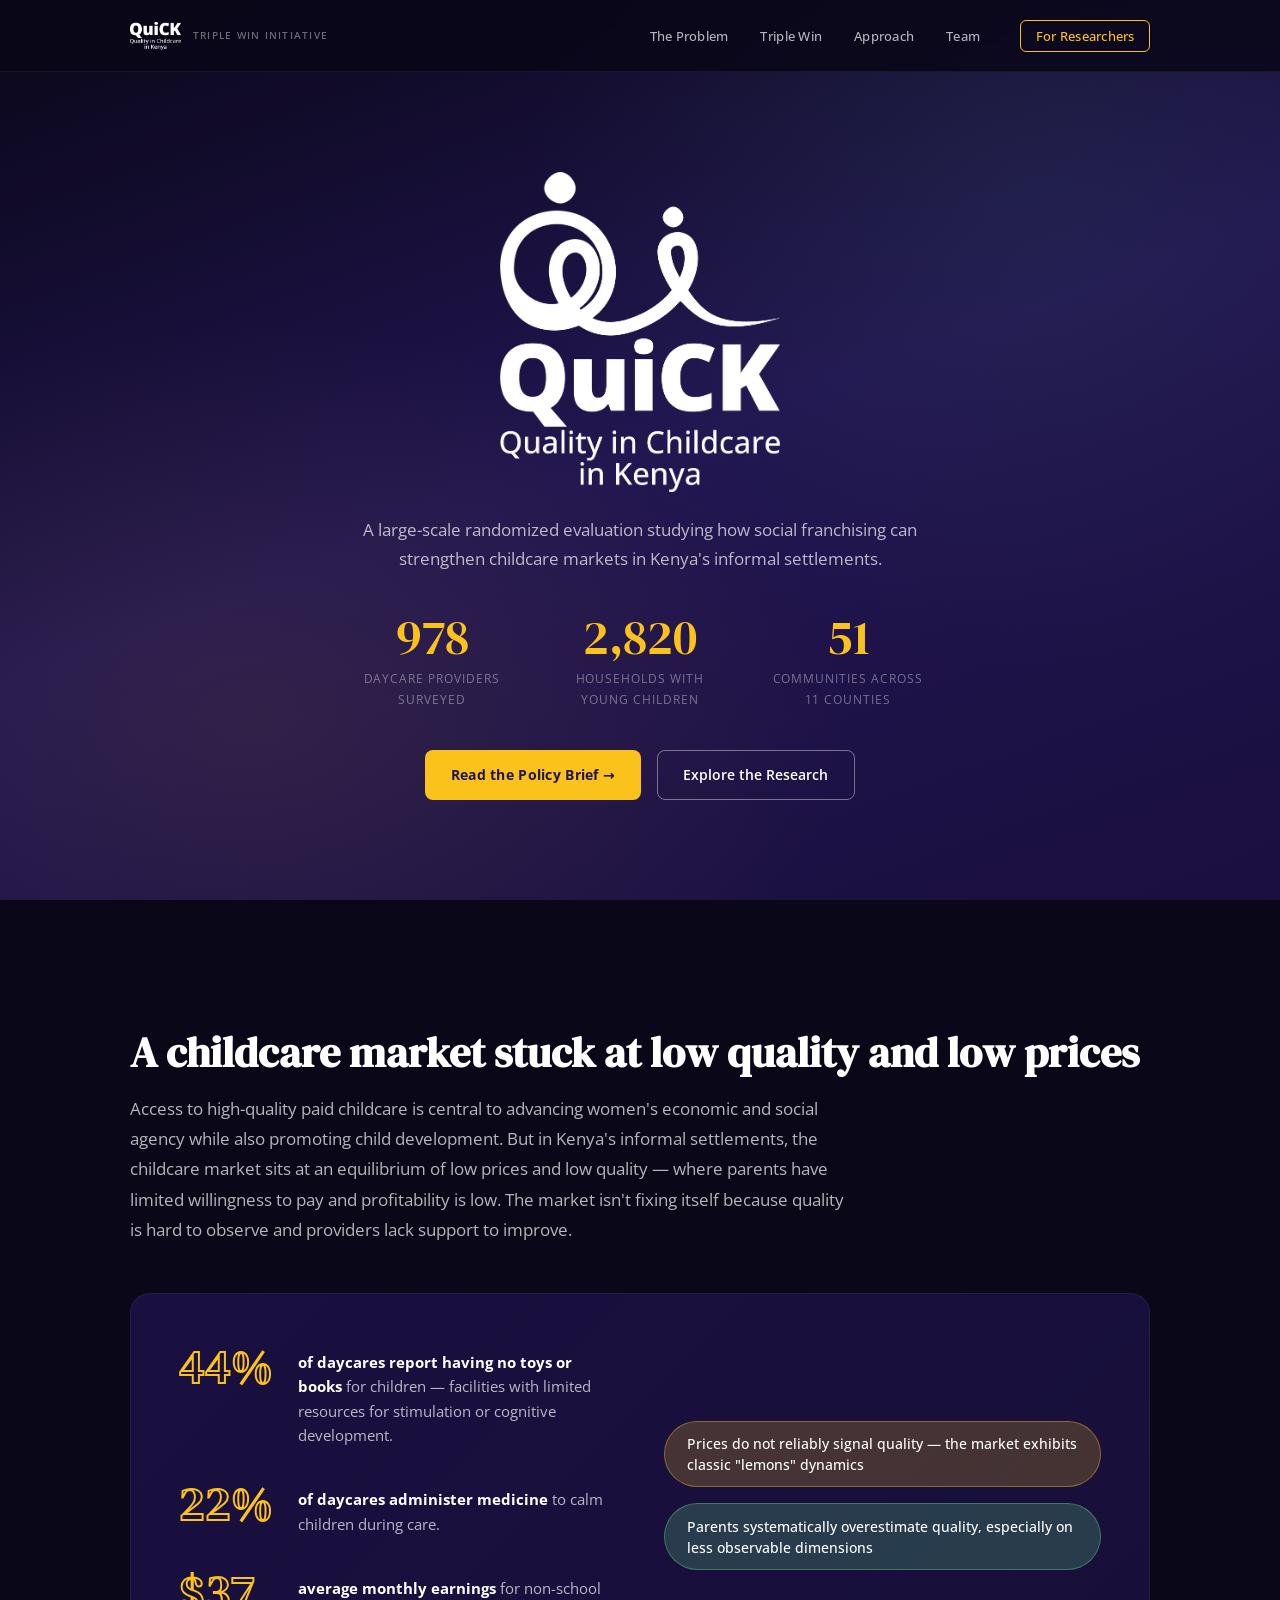
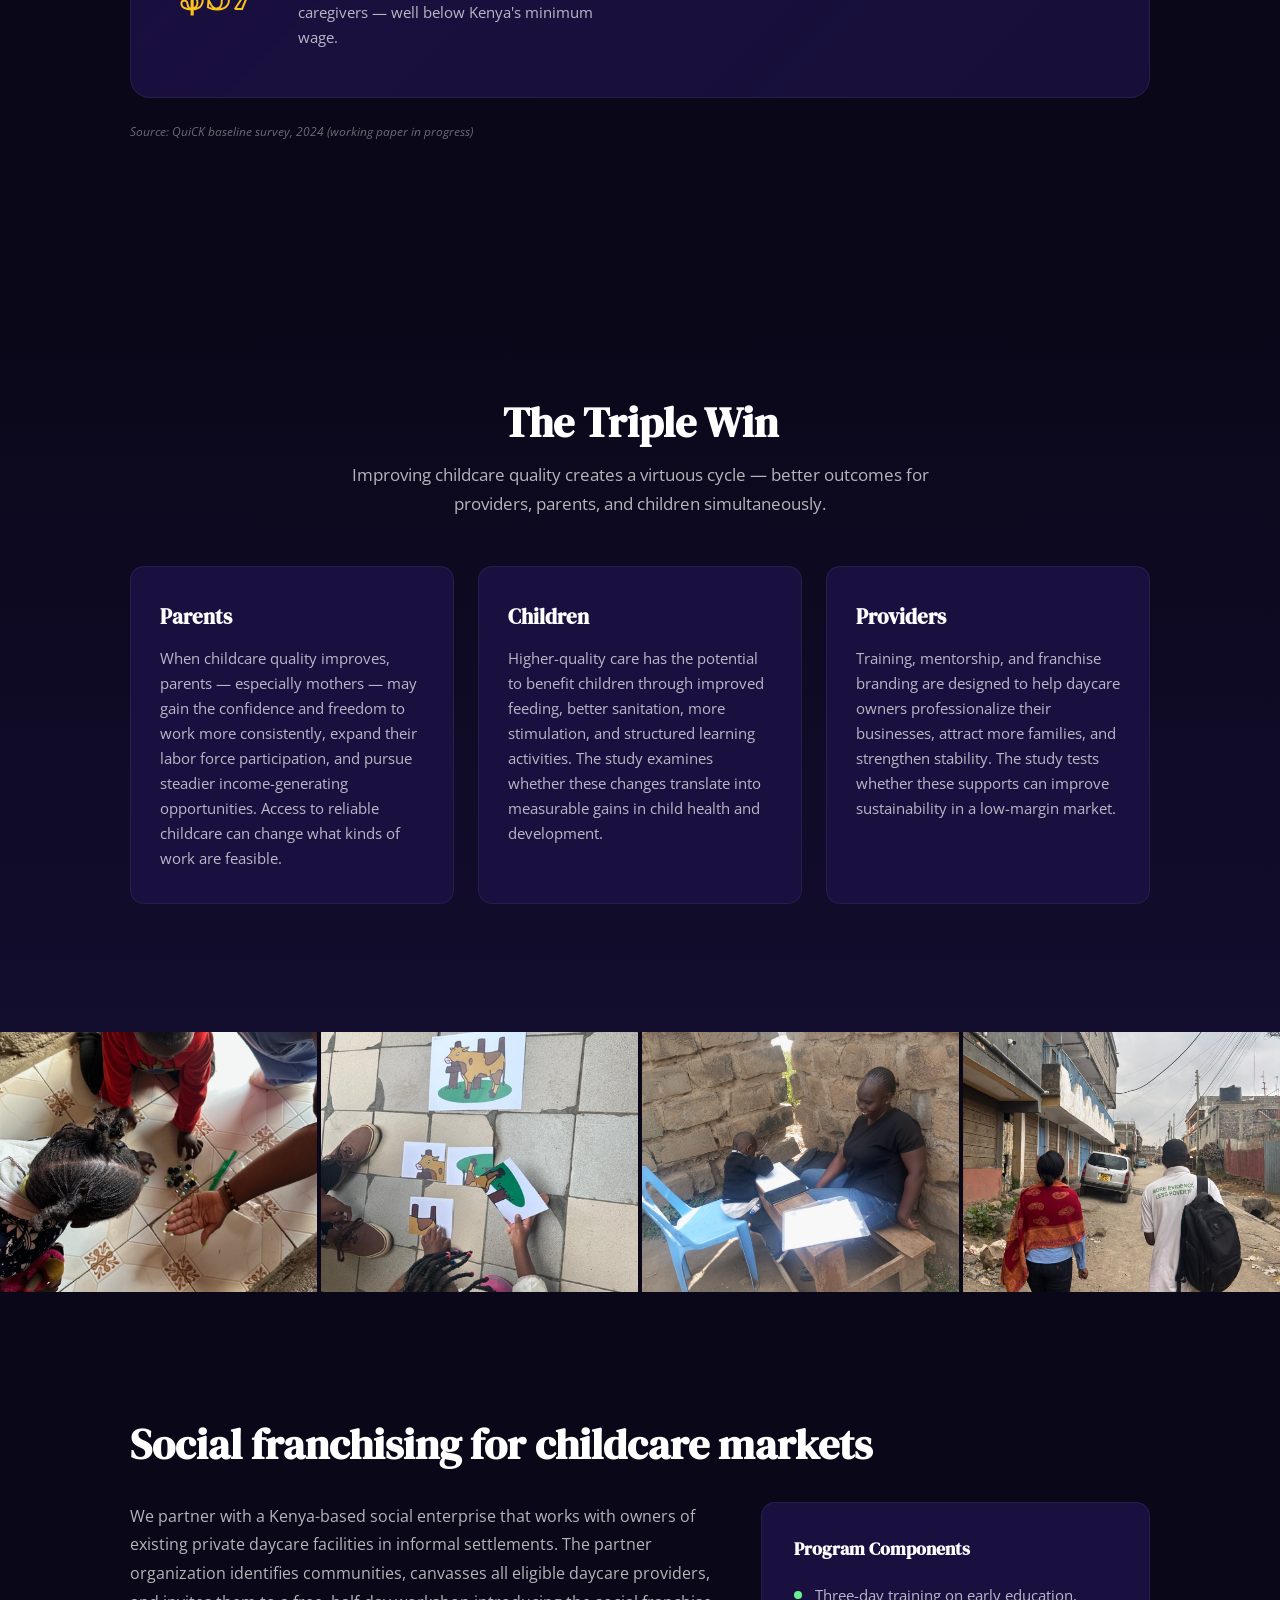
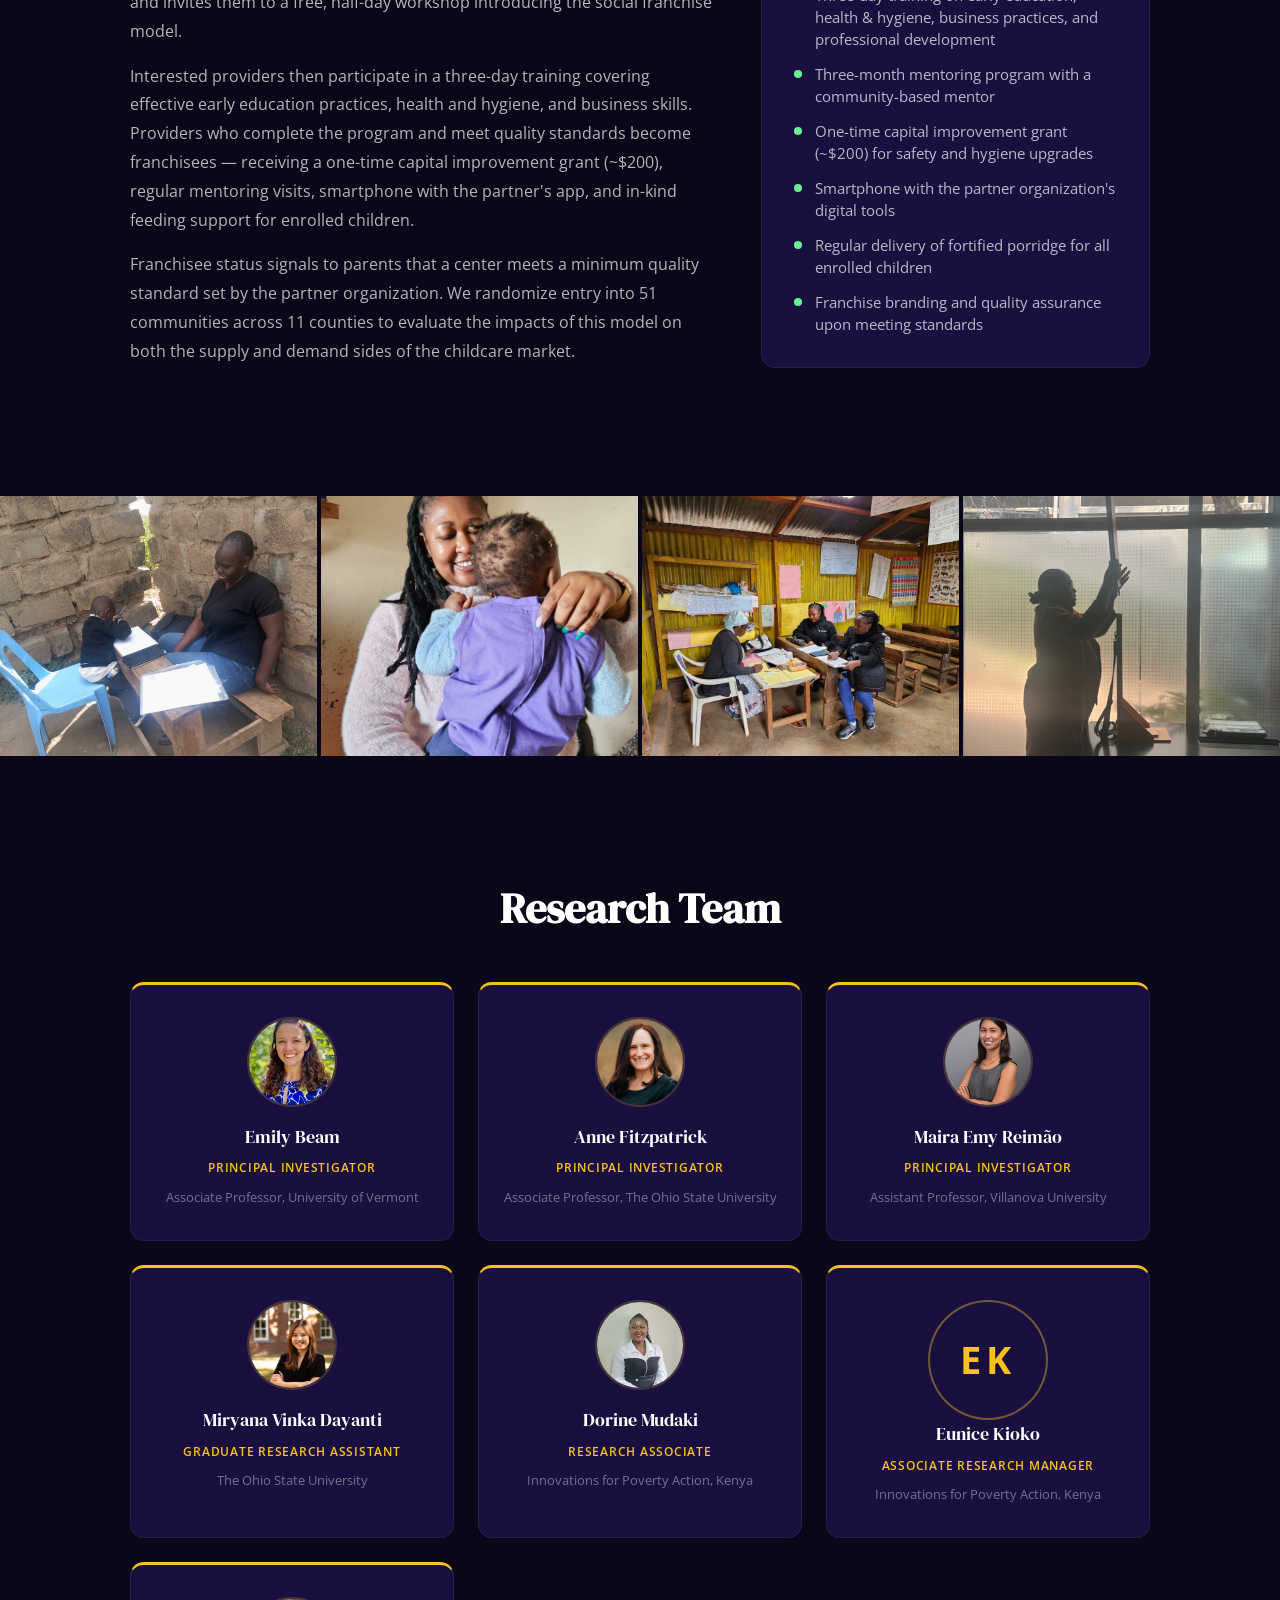
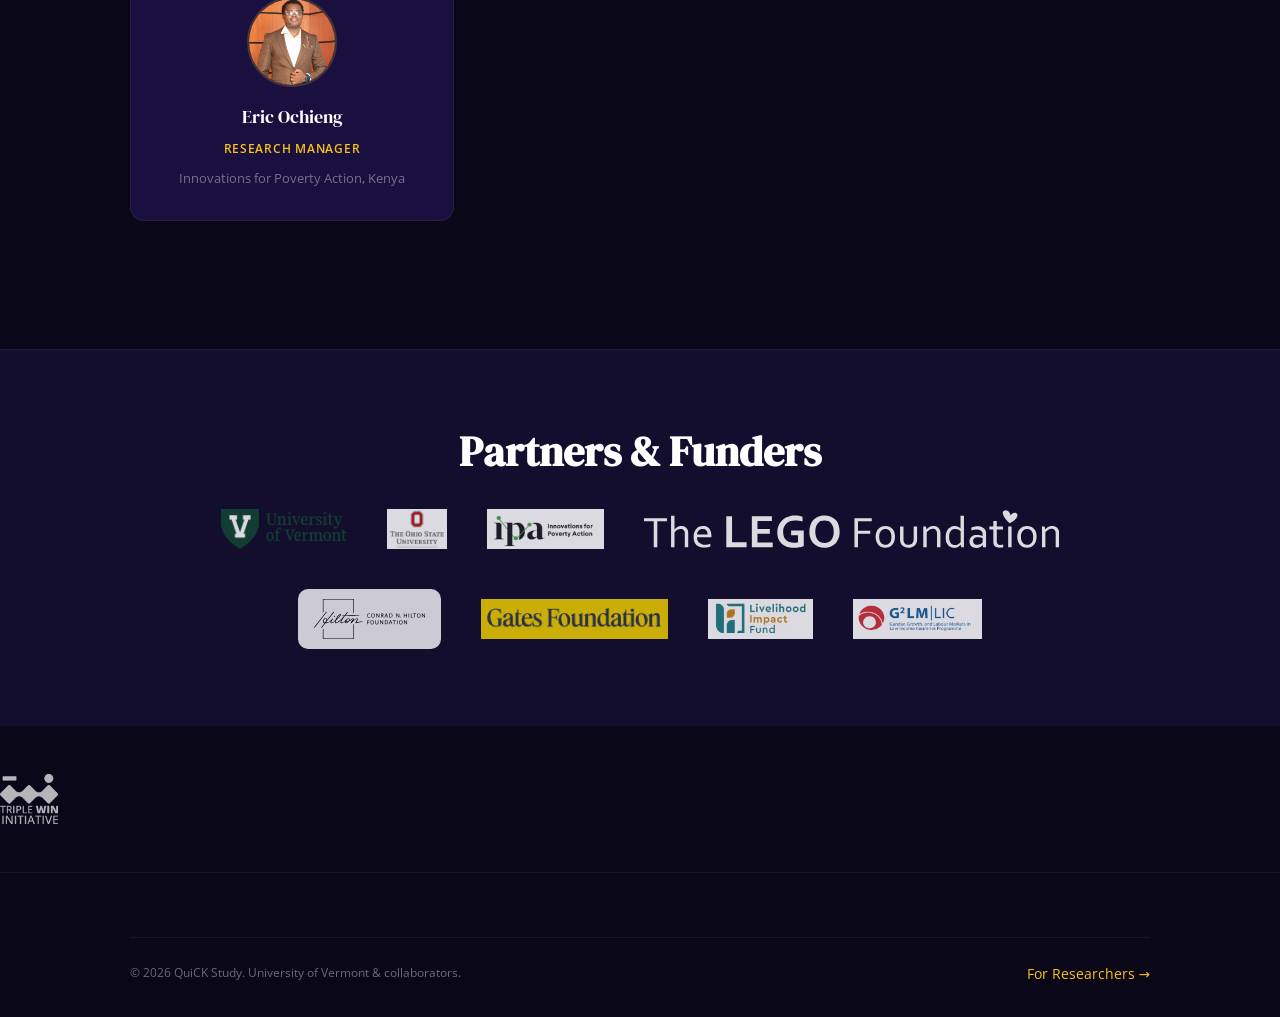
==== commit b5a133dc: "Tighten both pages: nav CTA, sidebar links, bibliography, callout Main page: - "For Researchers" as " ====
--- a/index.html
+++ b/index.html
@@ -29,8 +29,8 @@
         <li><a href="#problem">The Problem</a></li>
         <li><a href="#triple-win">Triple Win</a></li>
         <li><a href="#approach">Approach</a></li>
-        <li><a href="research.html">Research</a></li>
         <li><a href="#team">Team</a></li>
+        <li><a href="research.html" style="border:1px solid var(--color-gold);padding:0.35rem 0.9rem;border-radius:6px;color:var(--color-gold);margin-left:0.5rem;">For Researchers</a></li>
       </ul>
       <button class="nav-toggle" aria-label="Toggle navigation" aria-expanded="false" aria-controls="nav-menu">
         <span></span><span></span><span></span>
@@ -285,29 +285,6 @@
     </div>
   </section>
 
-  <!-- ========== TWI ========== -->
-  <section class="twi-section" id="twi">
-    <div class="container">
-      <div class="twi-grid">
-        <div class="twi-logo-wrap">
-          <img src="assets/logos/twi-white-logo.png" alt="Triple Win Initiative">
-        </div>
-        <div class="twi-copy">
-          <h2 class="section-title">The Triple Win Initiative</h2>
-          <p>
-            QuiCK is the flagship study of the Triple Win Initiative, a research agenda examining how childcare markets can work better for providers, parents, and children at the same time.
-          </p>
-          <p>
-            In low-income settings, childcare sits at the intersection of three major policy challenges: women's economic participation, child development, and microenterprise sustainability. Yet these are typically studied in isolation. The Triple Win Initiative brings them together, building evidence on market-based approaches that can improve outcomes across all three dimensions simultaneously.
-          </p>
-          <p>
-            The initiative is designed as a longer-run evidence platform. QuiCK is its first major study, generating rigorous experimental evidence across 51 communities in Kenya. Future work will extend to new settings and interventions to build a broader evidence base for childcare market policy.
-          </p>
-        </div>
-      </div>
-    </div>
-  </section>
-
   <!-- ========== PARTNERS & FUNDERS ========== -->
   <section class="partners" id="partners">
     <div class="container">
@@ -359,46 +336,17 @@
     </div>
   </section>
 
+  <!-- ========== TWI ========== -->
+  <div style="text-align:center;padding:3rem 0;">
+    <img src="assets/logos/twi-white-logo.png" alt="Triple Win Initiative" style="height:50px;opacity:0.7;">
+  </div>
+
   <!-- ========== FOOTER ========== -->
   <footer class="footer">
     <div class="container">
-      <div class="footer-grid">
-        <div class="footer-brand">
-          <img src="assets/logos/quick-logomark-white.png"
-               alt="QuiCK"
-               style="height:28px;">
-          <p class="footer-tagline">Quality Childcare in Kenya</p>
-          <p class="footer-tagline">A study of the Triple Win Initiative</p>
-          <div class="footer-twi">
-            <img src="assets/logos/twi-white-logo.png"
-                 alt="Triple Win Initiative">
-          </div>
-        </div>
-        <div>
-          <h4>Resources</h4>
-          <ul class="footer-links">
-            <li><a href="assets/pdf/GLMLIC-Policy-Brief_082.pdf" target="_blank" rel="noopener">Policy Brief</a></li>
-            <li><a href="https://www.socialscienceregistry.org/trials/11747" target="_blank" rel="noopener">Pre-Analysis Plan</a></li>
-            <li><a href="assets/pdf/DEP_Baseline_and_PAP_April24.pdf" target="_blank" rel="noopener">Pre-Results Report</a></li>
-            <li><a href="https://bmjopen.bmj.com/content/16/3/e112224" target="_blank" rel="noopener">Child Development Protocol</a></li>
-          </ul>
-        </div>
-        <div>
-          <h4>Team</h4>
-          <ul class="footer-links">
-            <li><a href="https://eabeam.github.io" target="_blank" rel="noopener">Emily Beam (UVM)</a></li>
-            <li><a href="https://sites.google.com/site/fitzpatrickanne/home" target="_blank" rel="noopener">Anne Fitzpatrick (OSU)</a></li>
-            <li><a href="https://sites.google.com/view/maira-reimao/home" target="_blank" rel="noopener">Maira Emy Reimão (Villanova)</a></li>
-            <li><a href="https://poverty-action.org/" target="_blank" rel="noopener">IPA Kenya</a></li>
-          </ul>
-        </div>
-      </div>
       <div class="footer-bottom">
         <span>&copy; 2026 QuiCK Study. University of Vermont &amp; collaborators.</span>
-        <div class="footer-status">
-          <span class="footer-status-dot"></span>
-          <span>Data collection ongoing</span>
-        </div>
+        <a href="research.html" style="color:var(--color-gold);font-size:0.85rem;">For Researchers &rarr;</a>
       </div>
     </div>
   </footer>
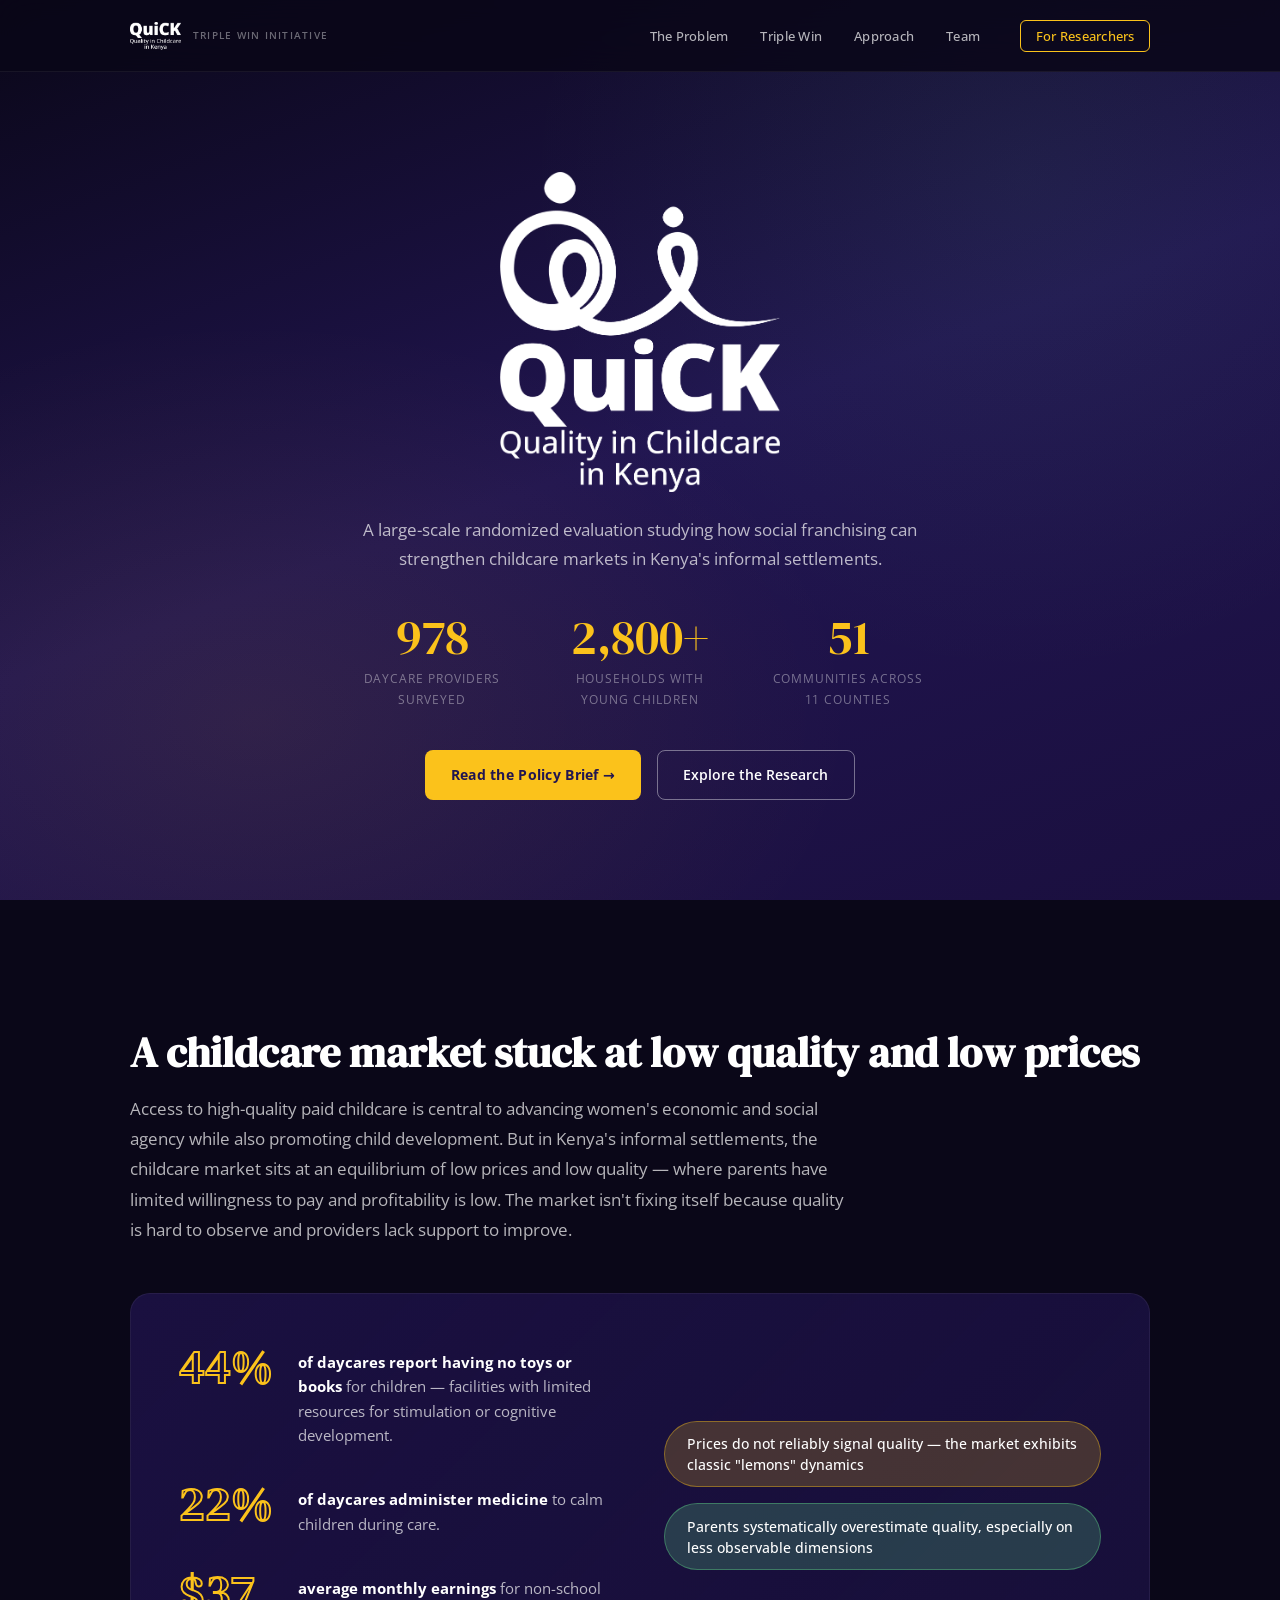
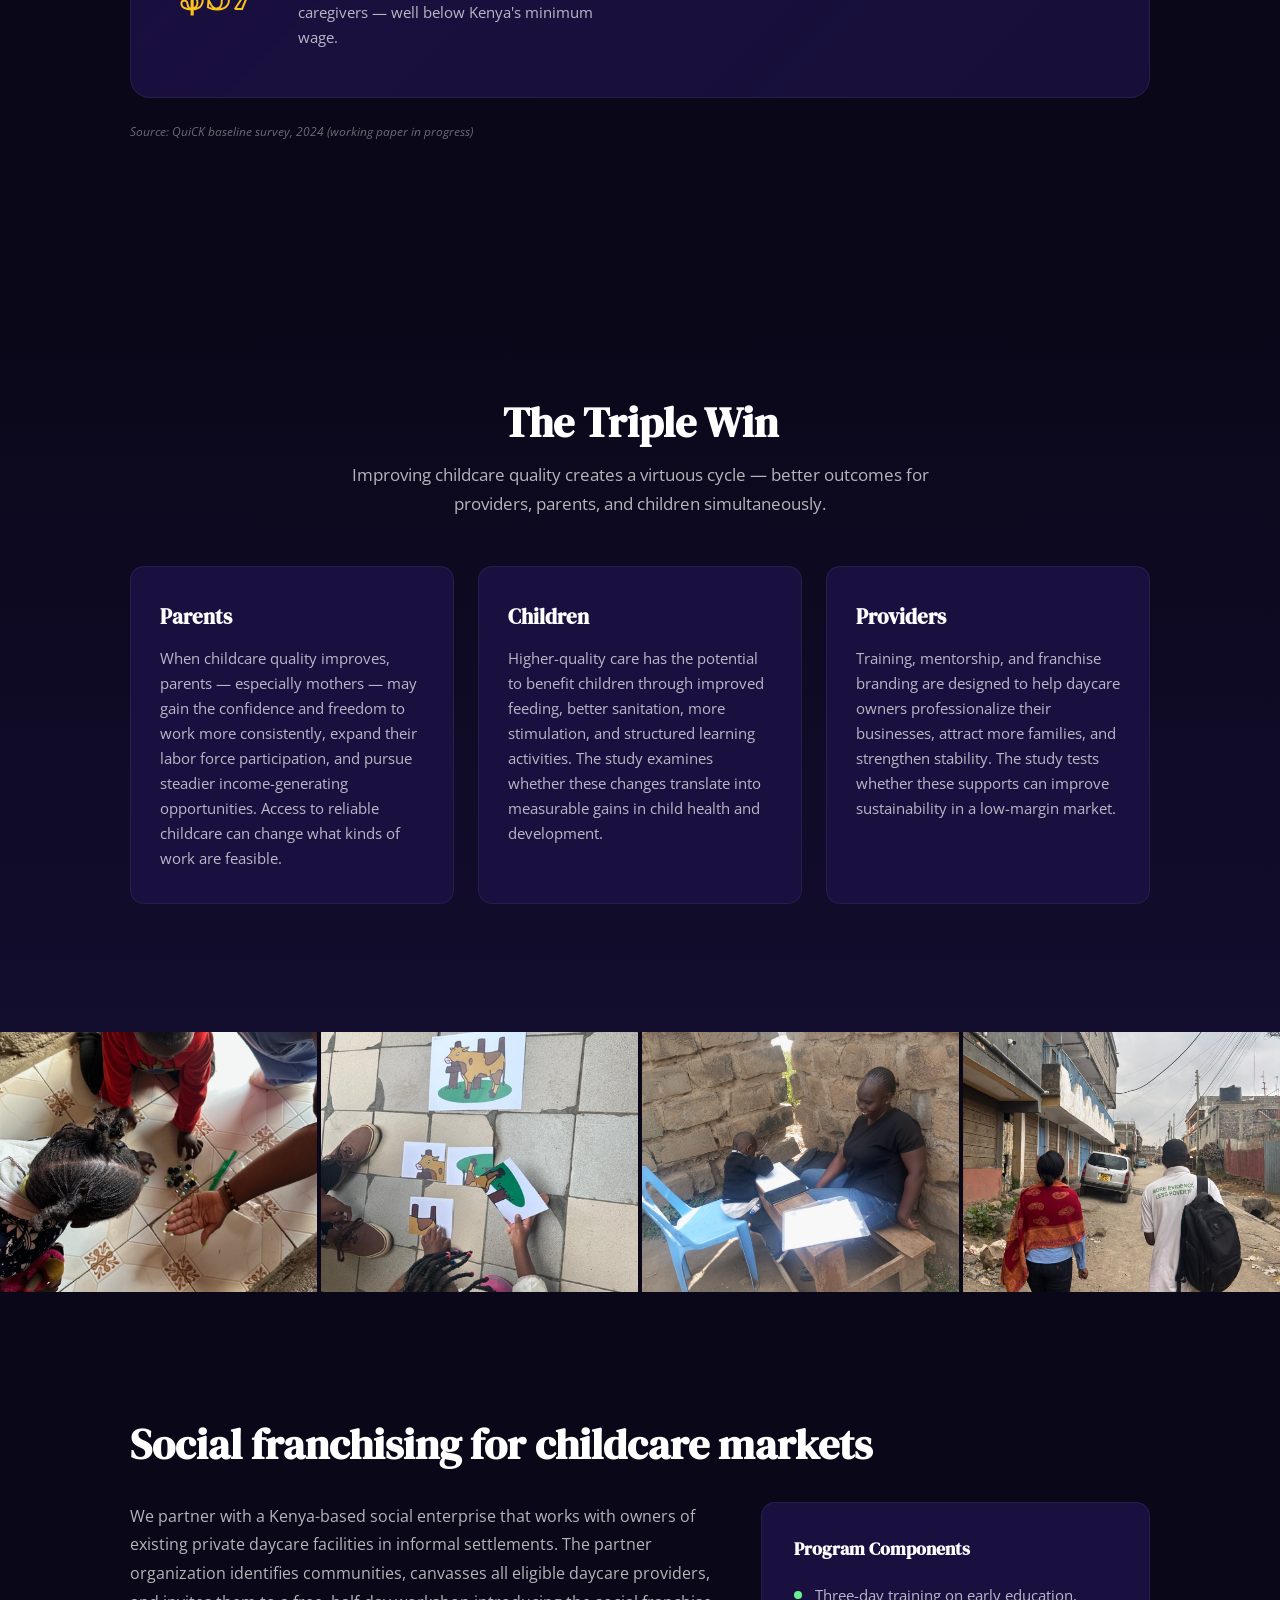
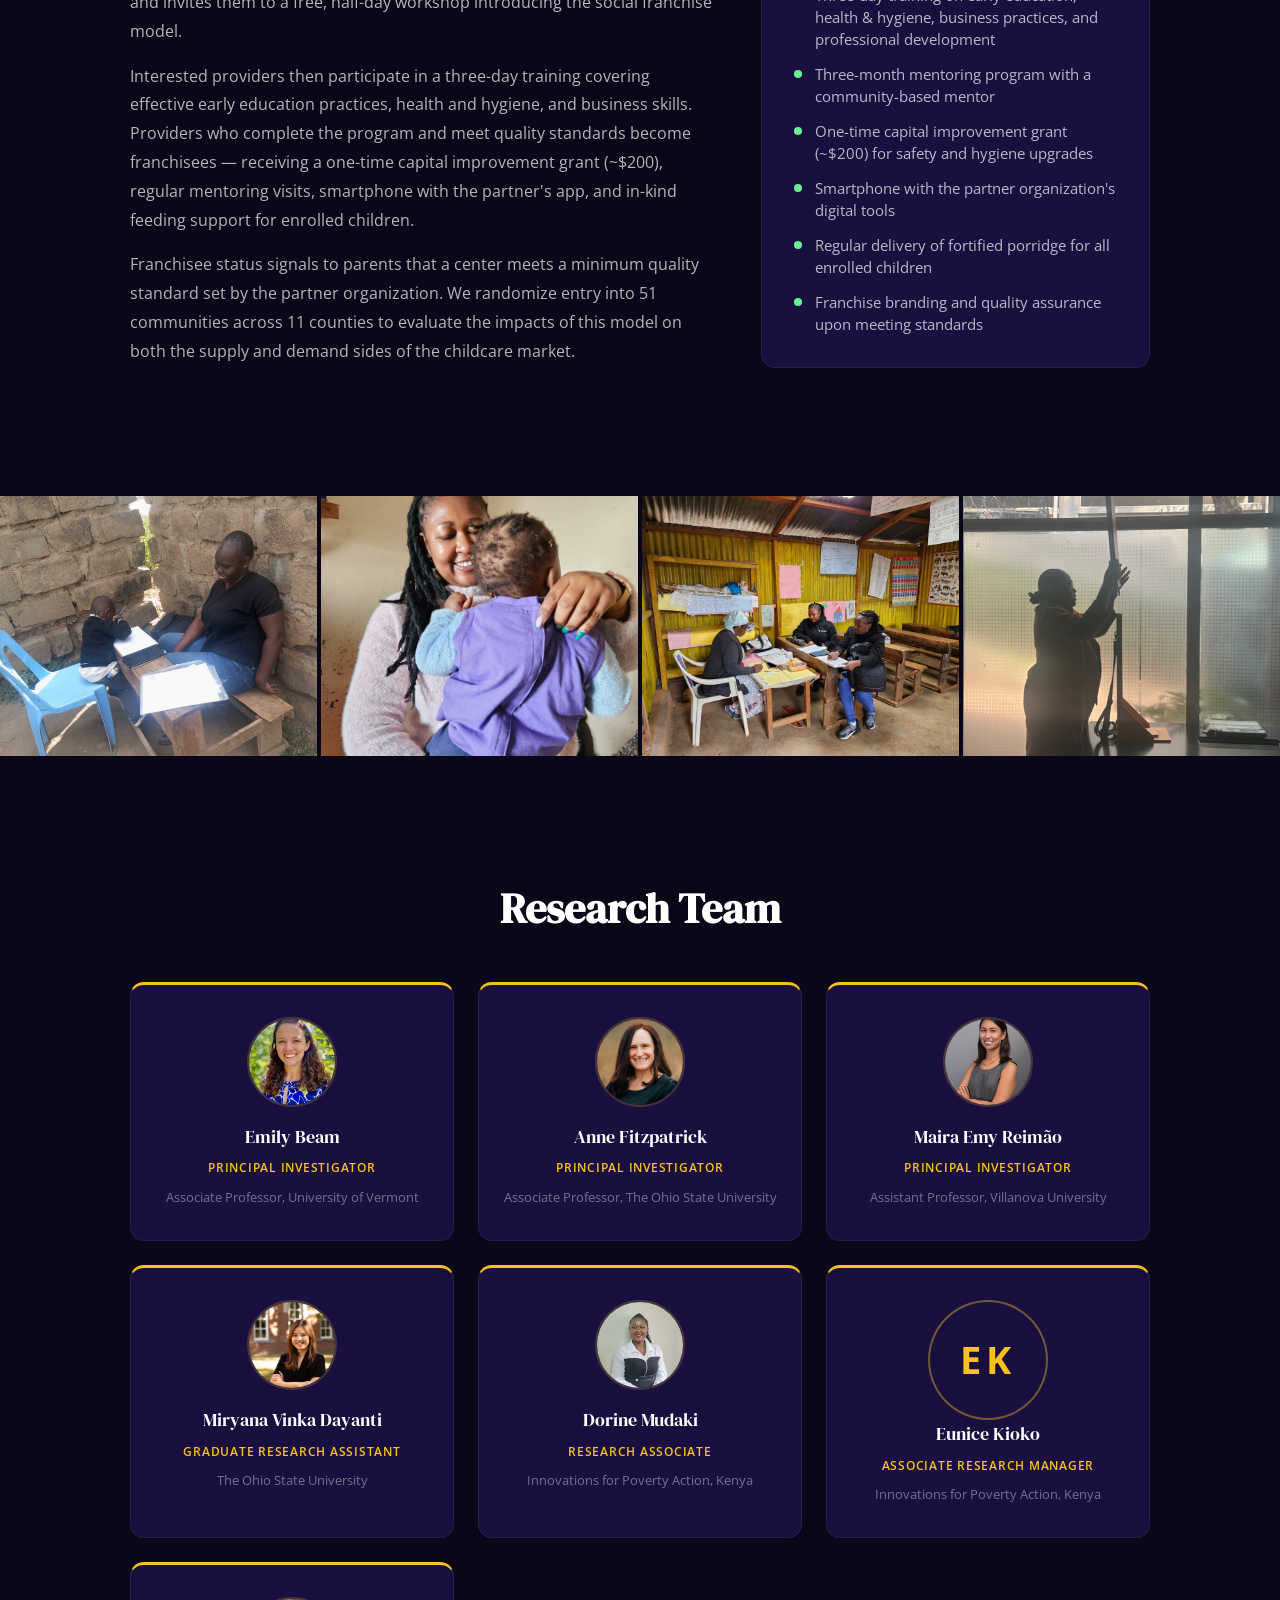
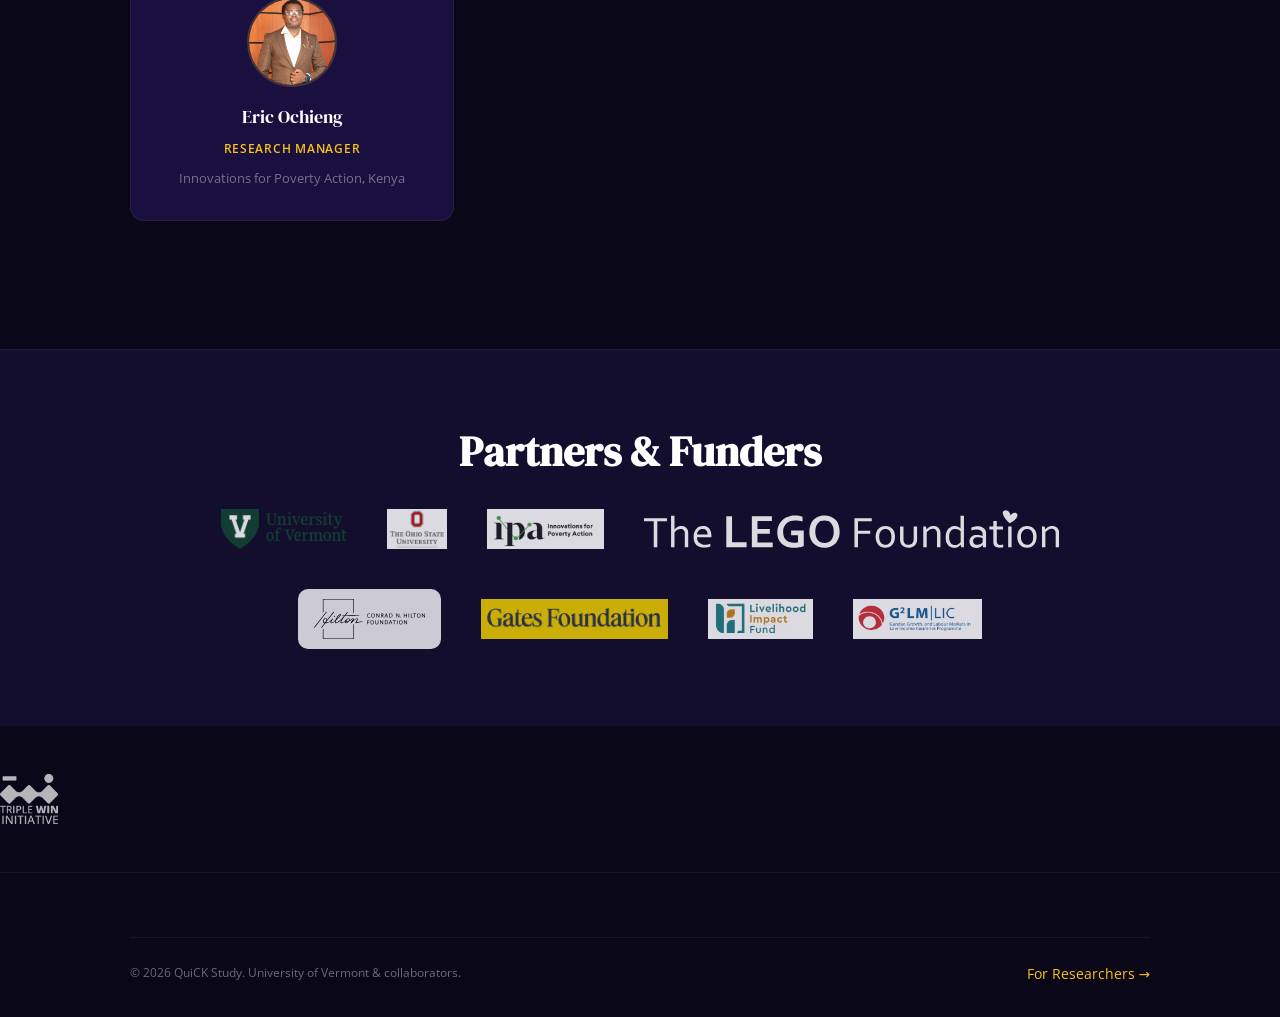
==== commit e2cf6312: "Round household count to 2,800+ on hero Co-Authored-By: Claude Opus 4.6 (1M context) <noreply@anthro" ====
--- a/index.html
+++ b/index.html
@@ -55,7 +55,7 @@
           <div class="hero-stat-label">Daycare providers surveyed</div>
         </div>
         <div class="hero-stat">
-          <div class="hero-stat-number">2,820</div>
+          <div class="hero-stat-number">2,800+</div>
           <div class="hero-stat-label">Households with young children</div>
         </div>
         <div class="hero-stat">
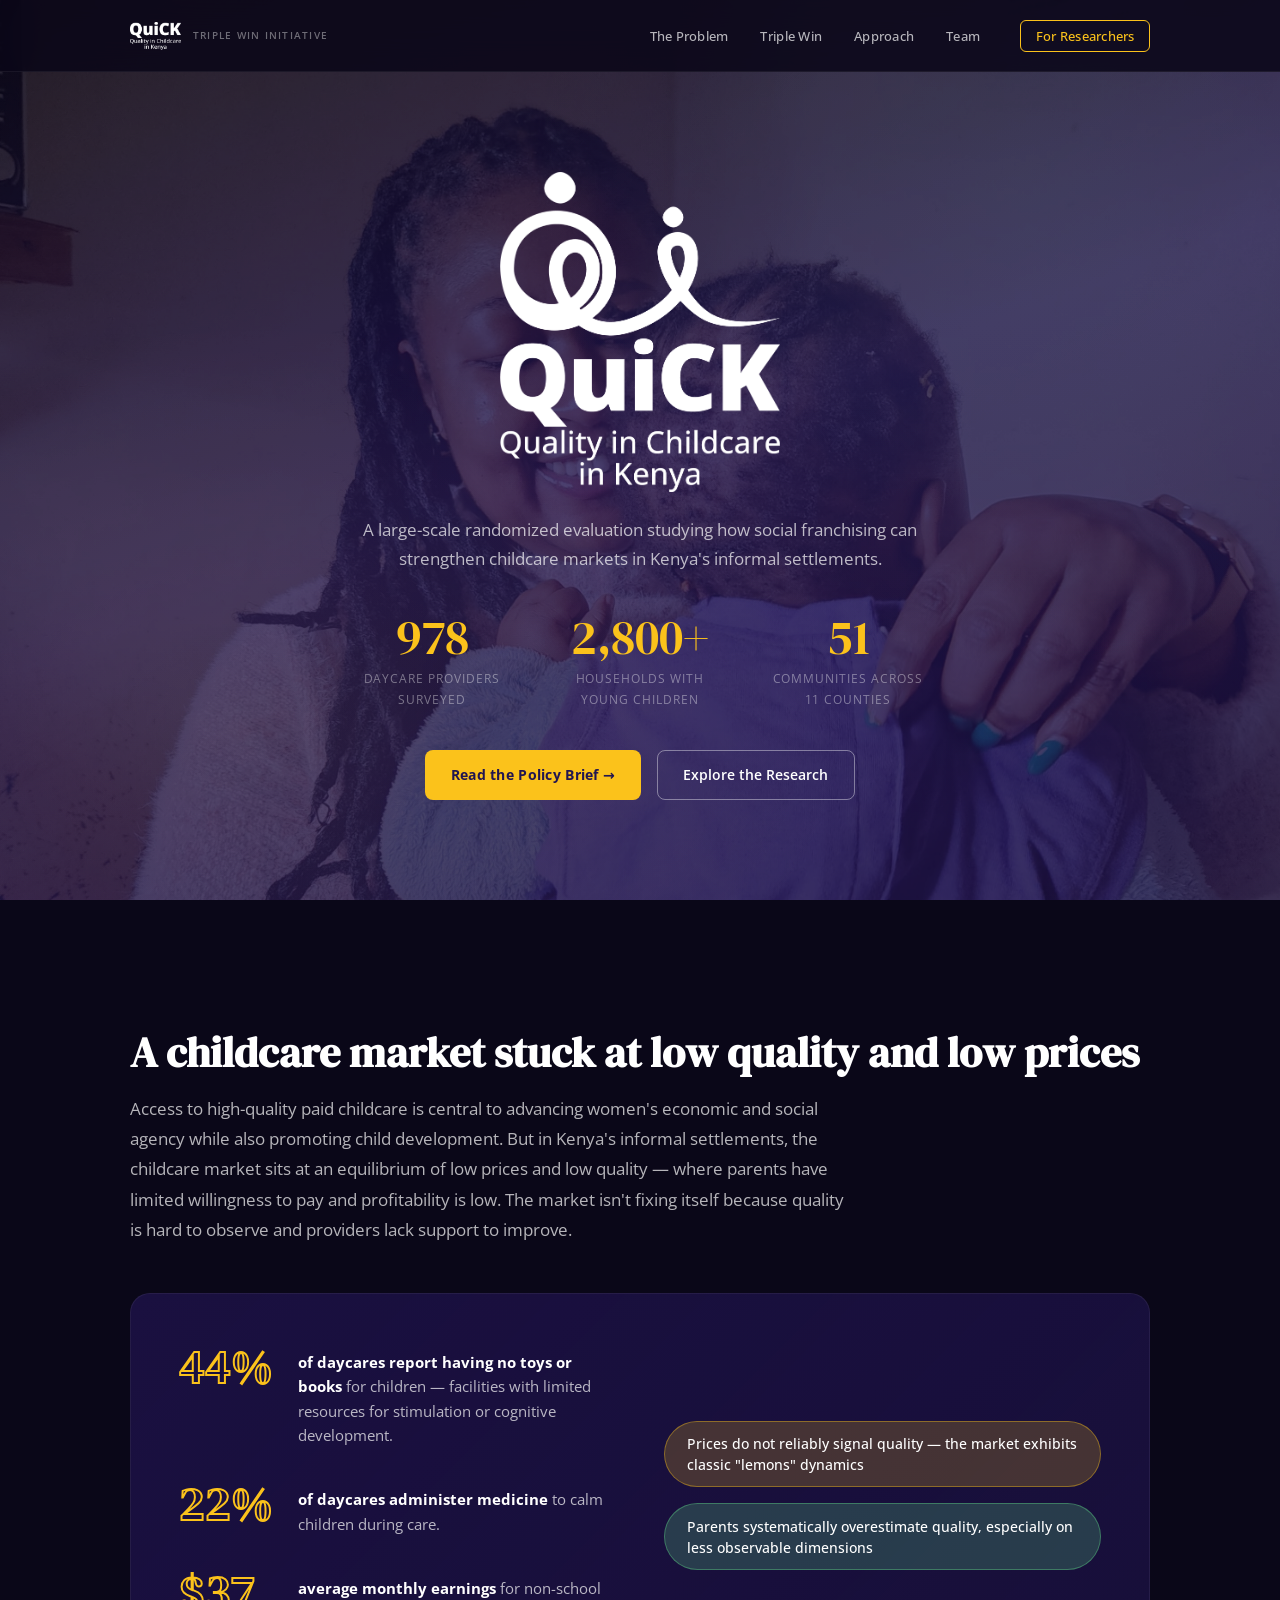
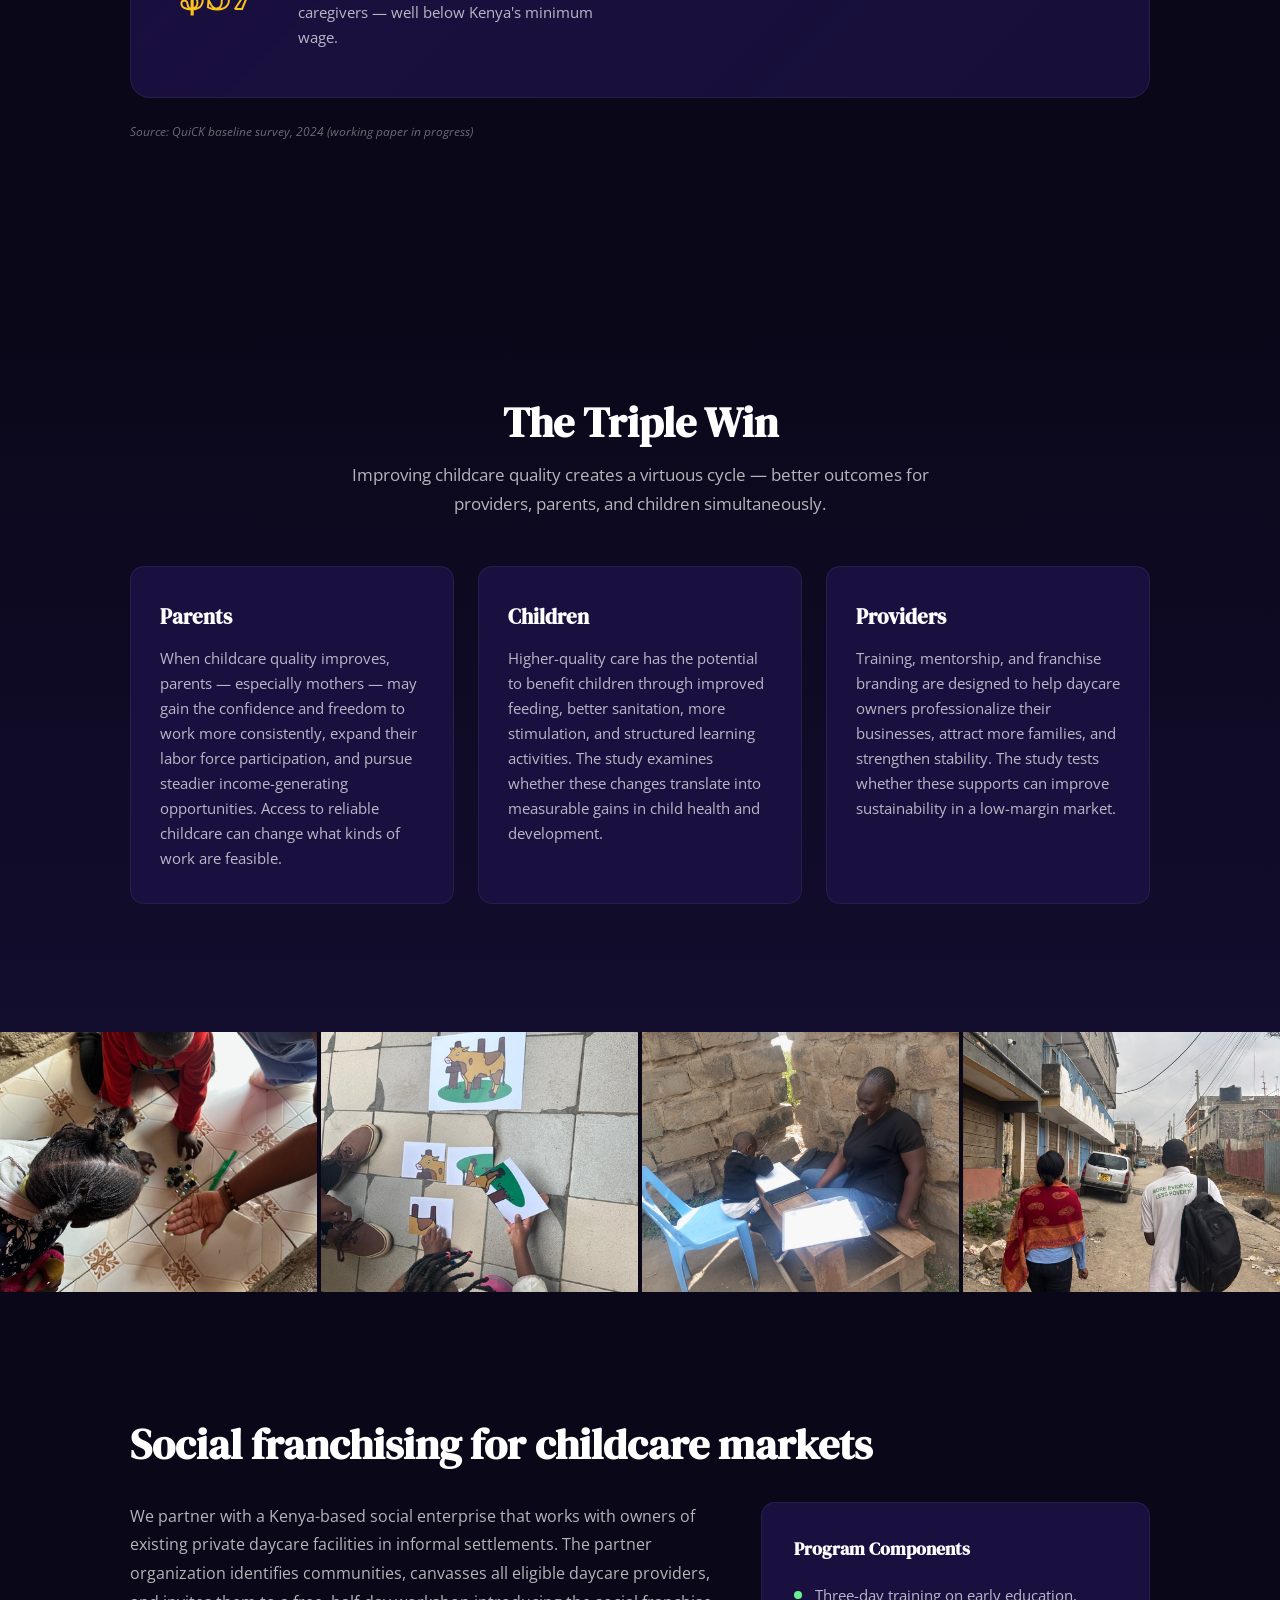
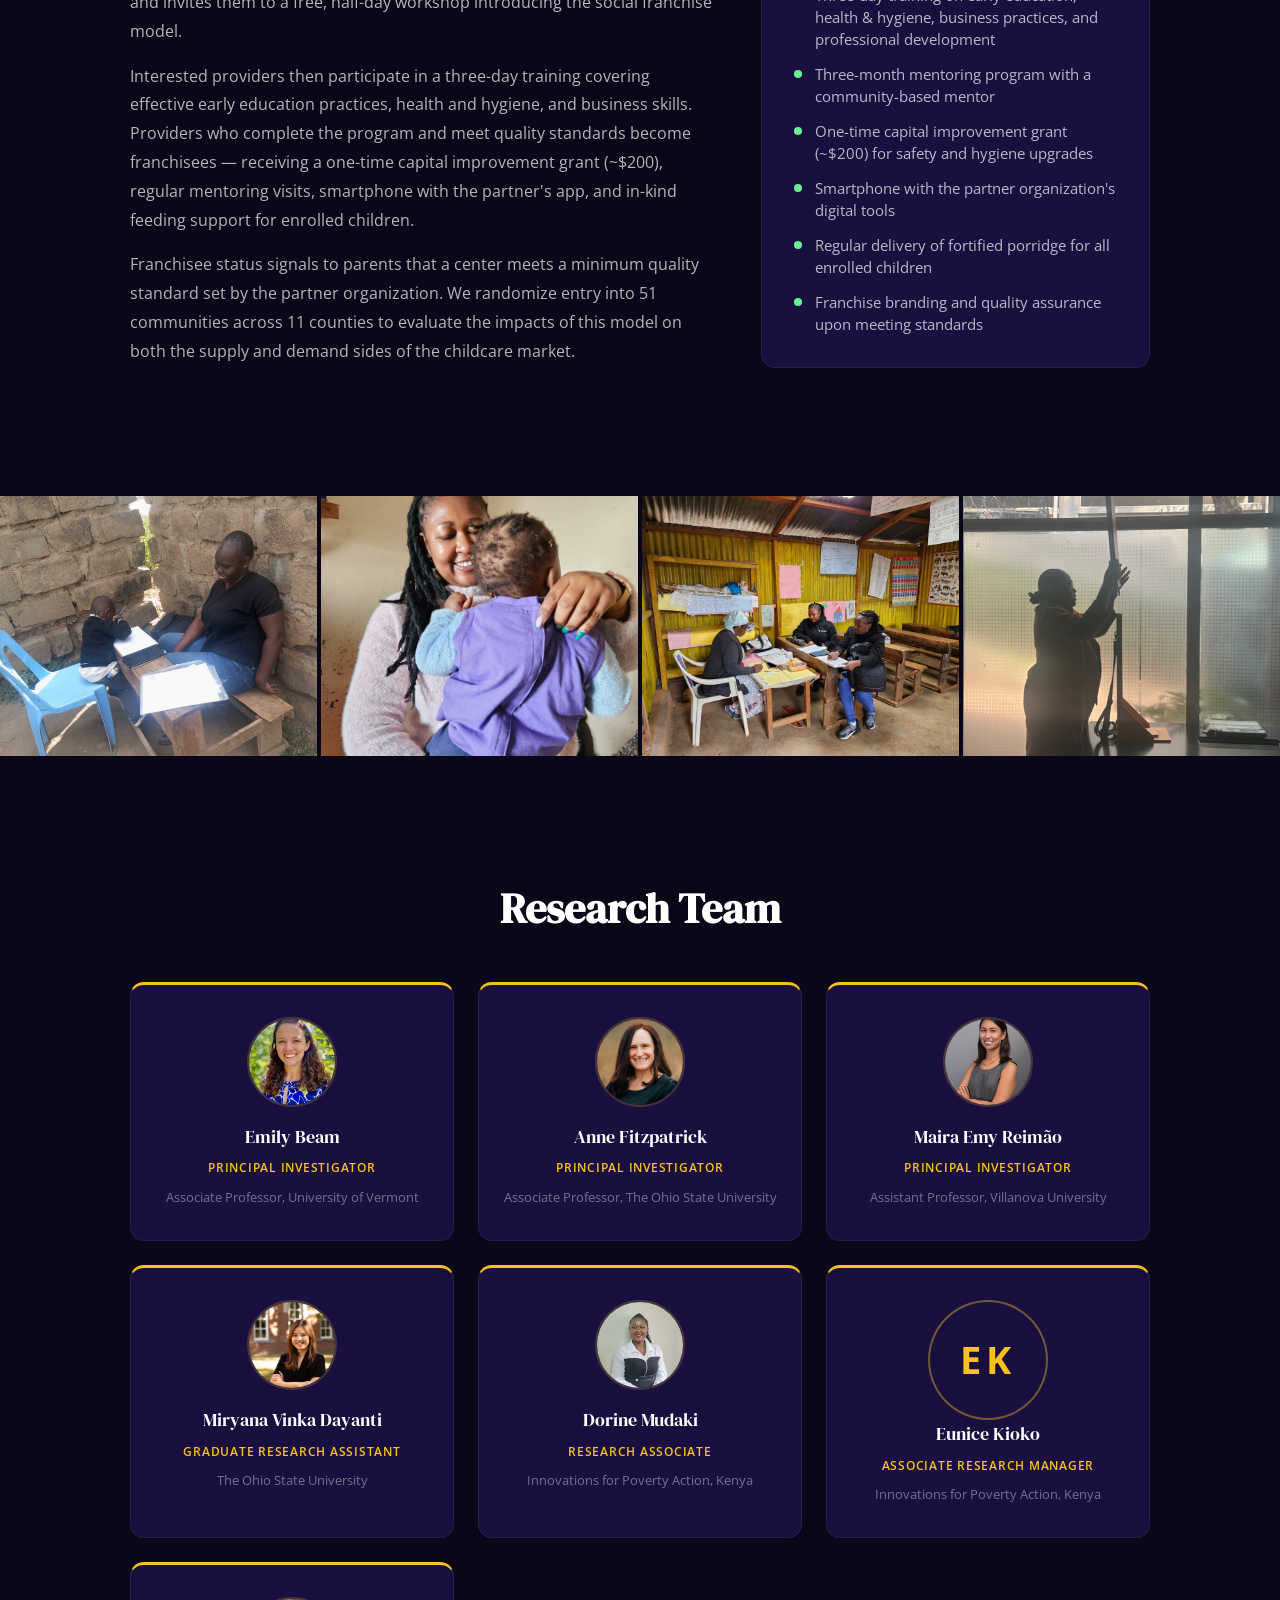
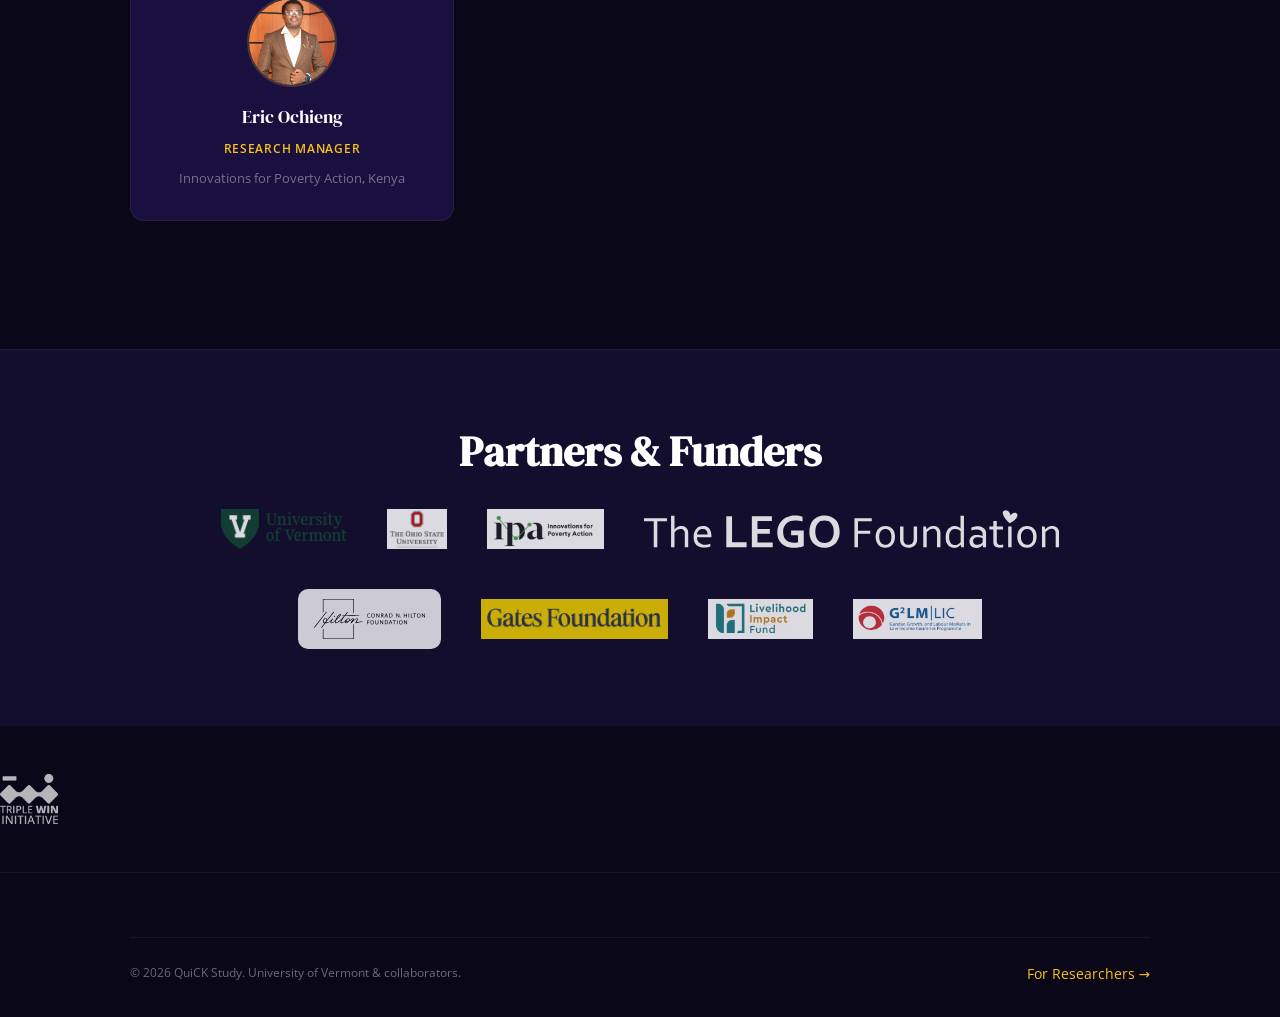
==== commit b33a72b6: "Add hero background image (dorine_child), fix research link Subtle background photo in hero at 18% o" ====
--- a/index.html
+++ b/index.html
@@ -40,6 +40,7 @@
 
   <!-- ========== HERO ========== -->
   <section class="hero" id="hero">
+    <div class="hero-bg"></div>
     <div class="container">
       <img src="assets/logos/quick-white-logo.png"
            alt="QuiCK — Quality Childcare in Kenya"
@@ -68,7 +69,7 @@
         <a href="assets/pdf/GLMLIC-Policy-Brief_082.pdf" target="_blank" rel="noopener" class="btn-primary">
           Read the Policy Brief &rarr;
         </a>
-        <a href="#research" class="btn-outline">
+        <a href="research.html" class="btn-outline">
           Explore the Research
         </a>
       </div>
--- a/assets/css/style.css
+++ b/assets/css/style.css
@@ -161,6 +161,14 @@
       padding-top: var(--nav-height);
       overflow: hidden;
       background: linear-gradient(160deg, var(--color-bg-deep) 0%, var(--color-purple) 50%, #1a0f3e 100%);
+    }
+    .hero-bg {
+      position: absolute;
+      inset: 0;
+      background-image: url('../images/fieldwork/dorine_child.jpeg');
+      background-size: cover;
+      background-position: center 20%;
+      opacity: 0.18;
     }
     .hero::before {
       content: '';
